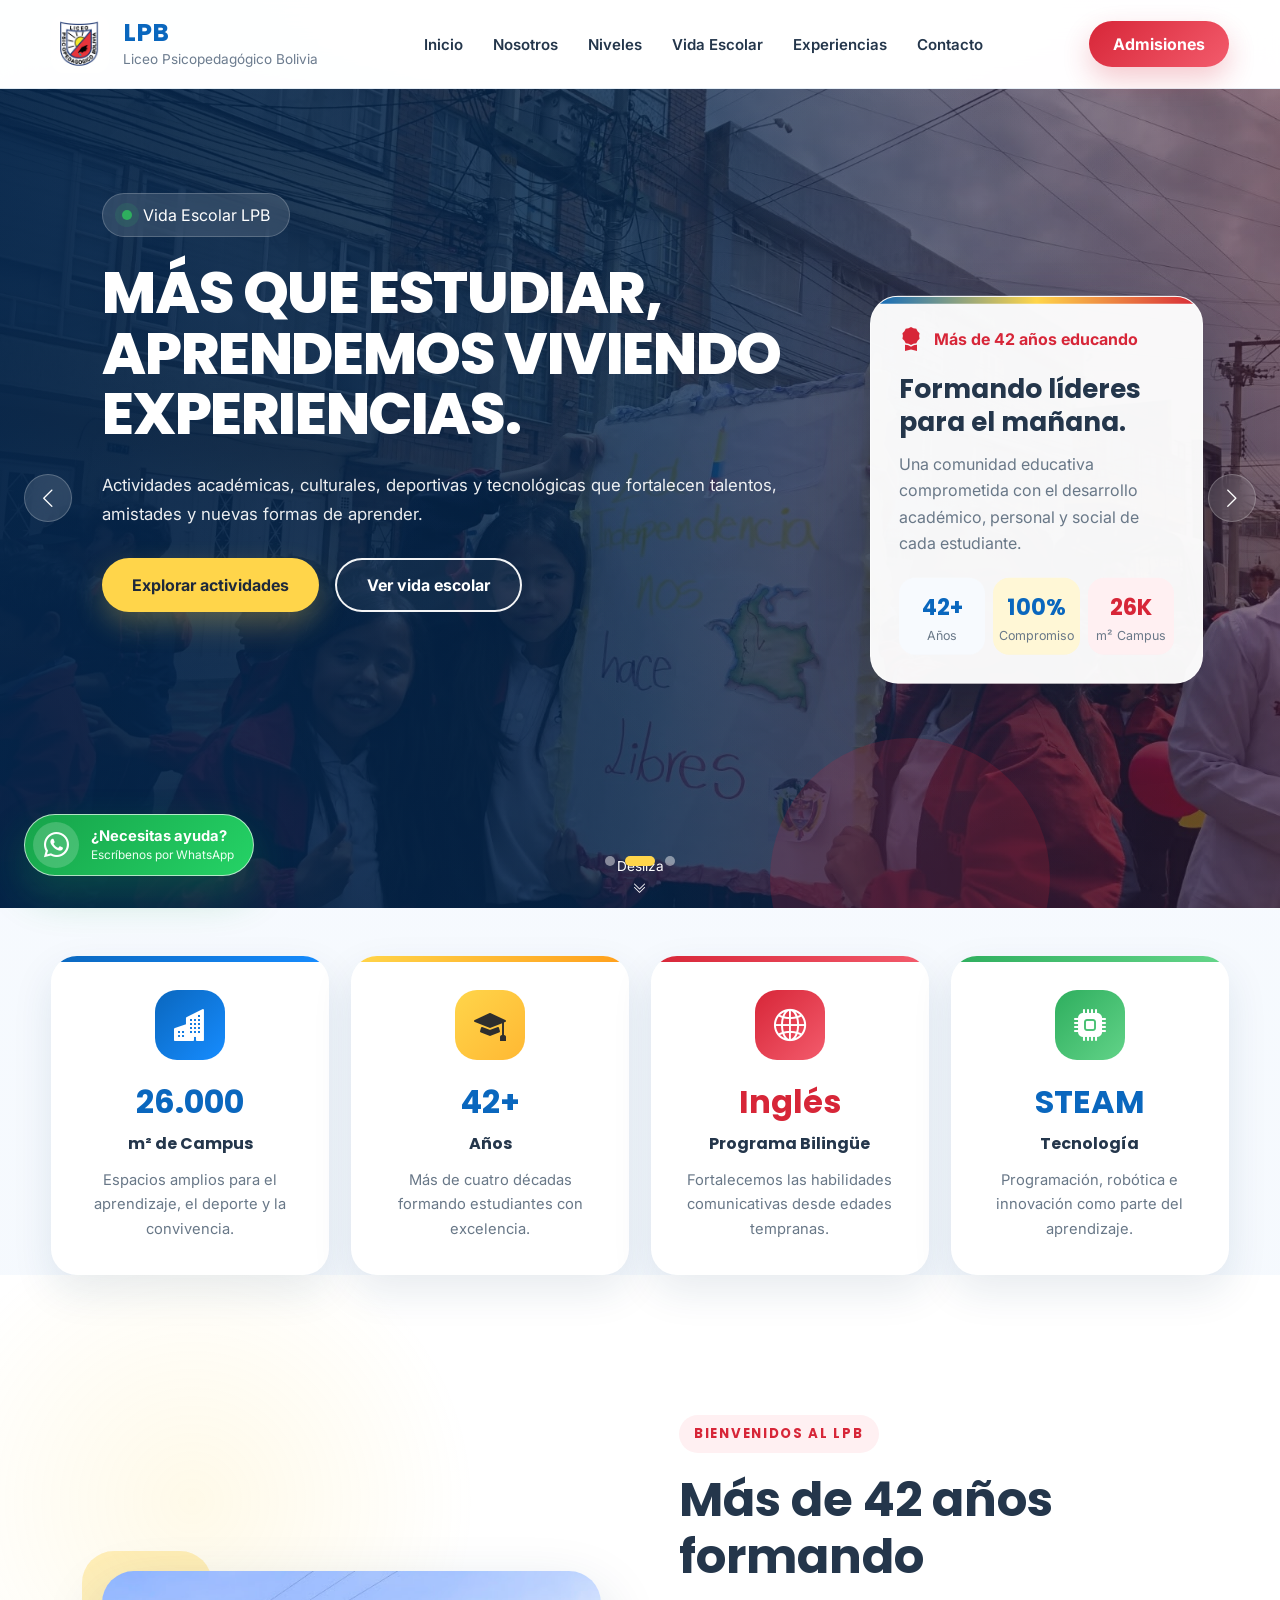
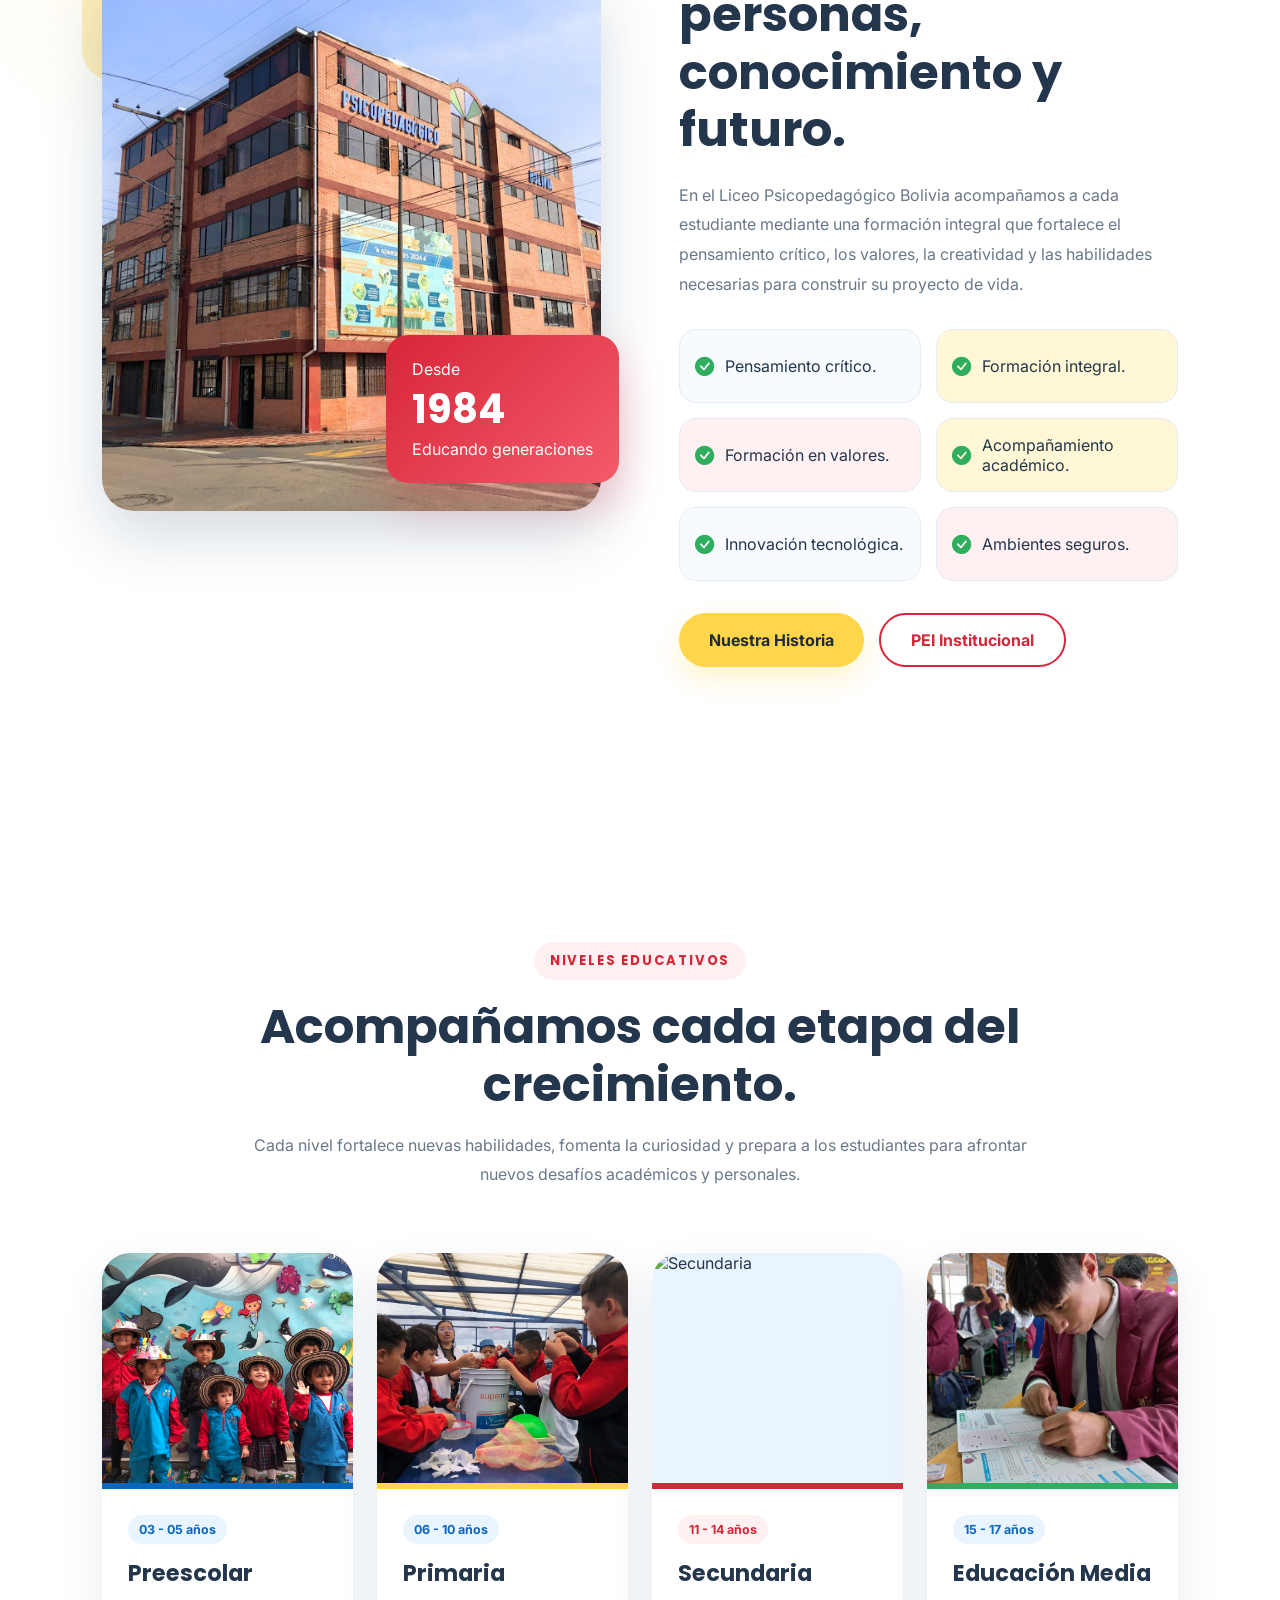
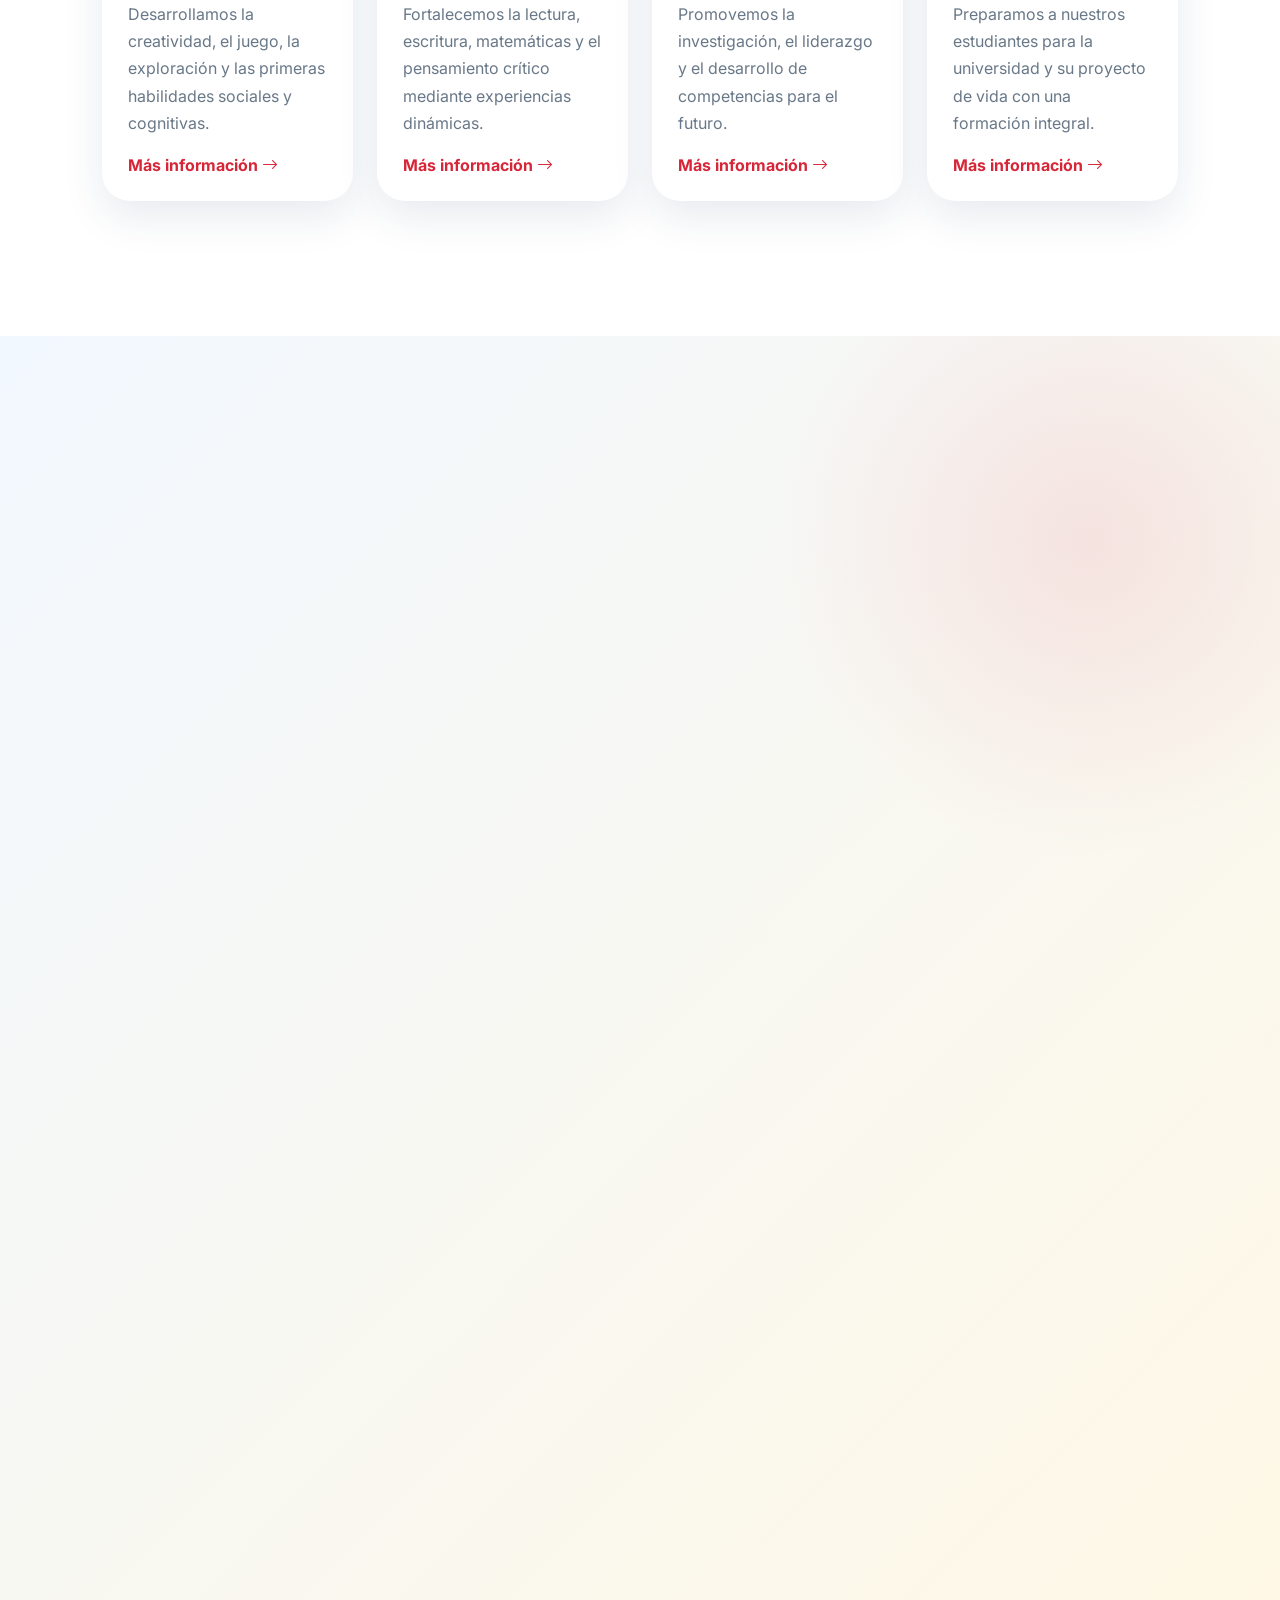
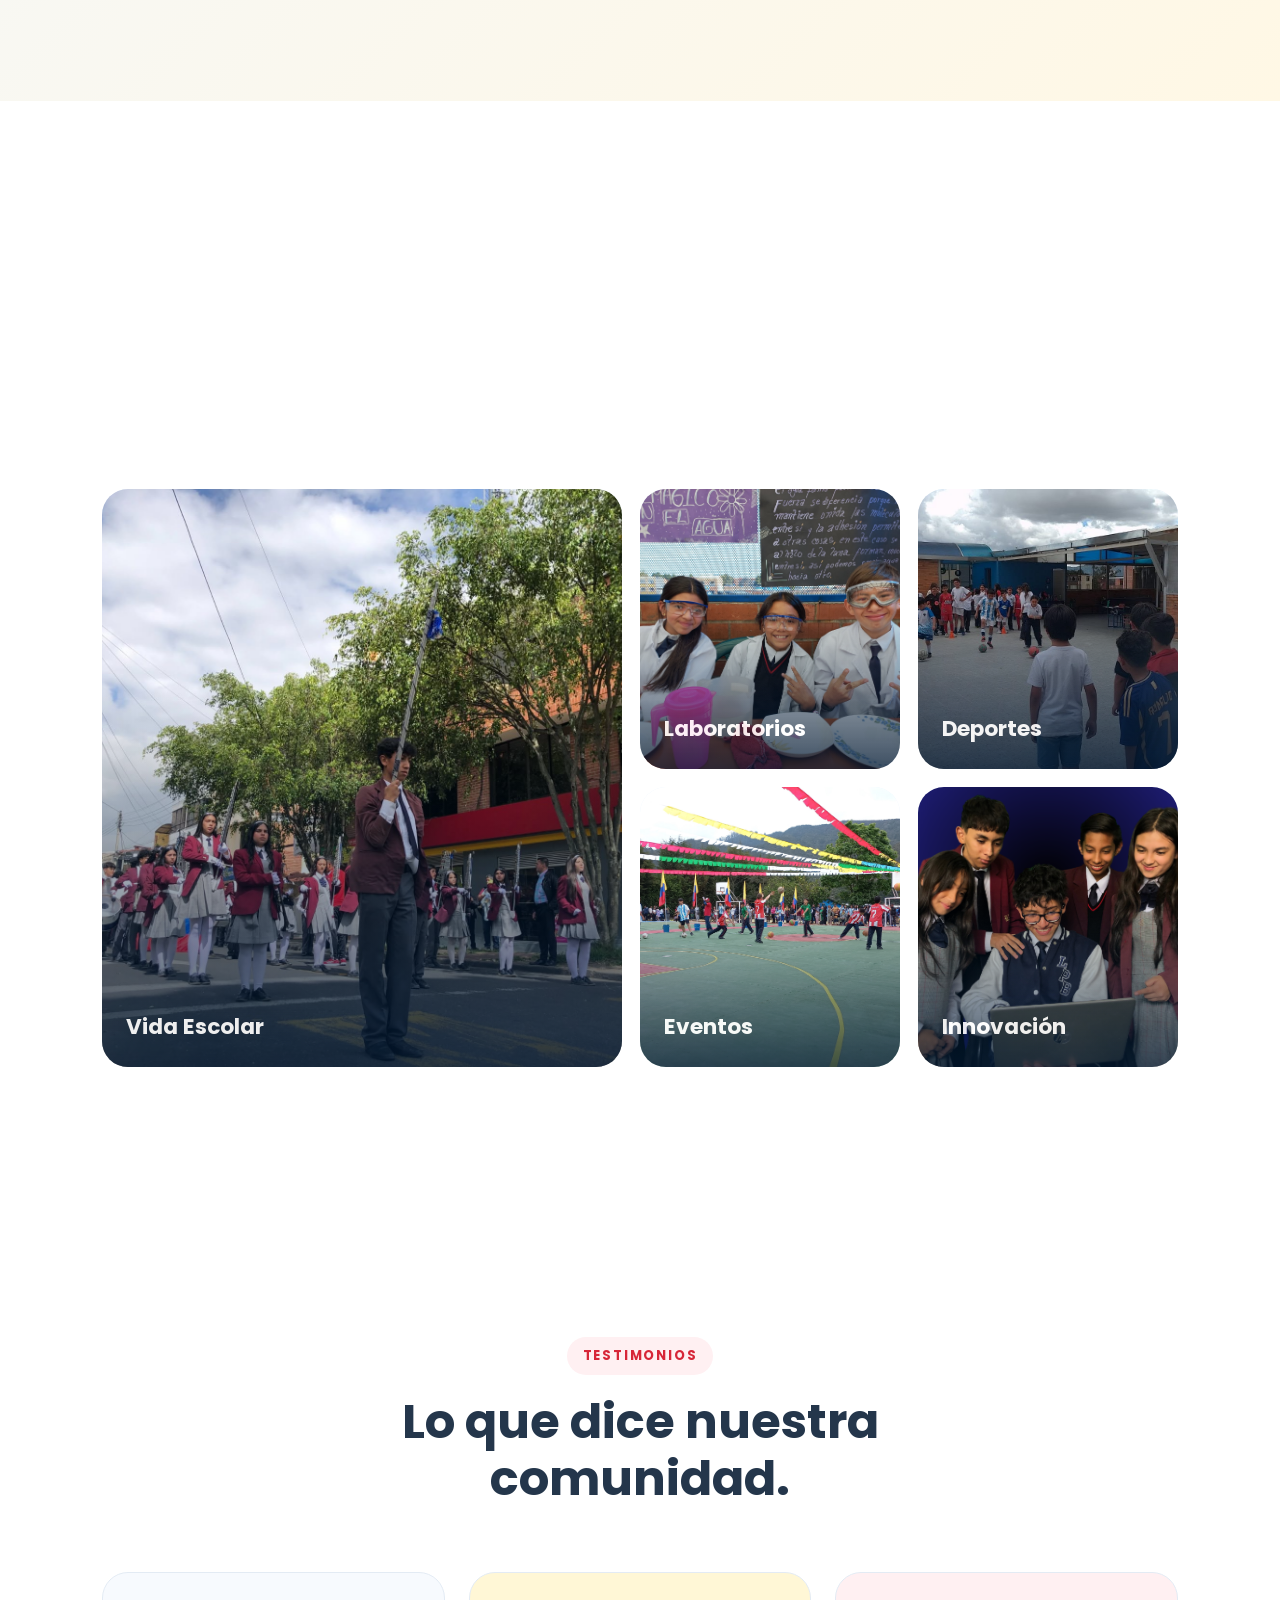
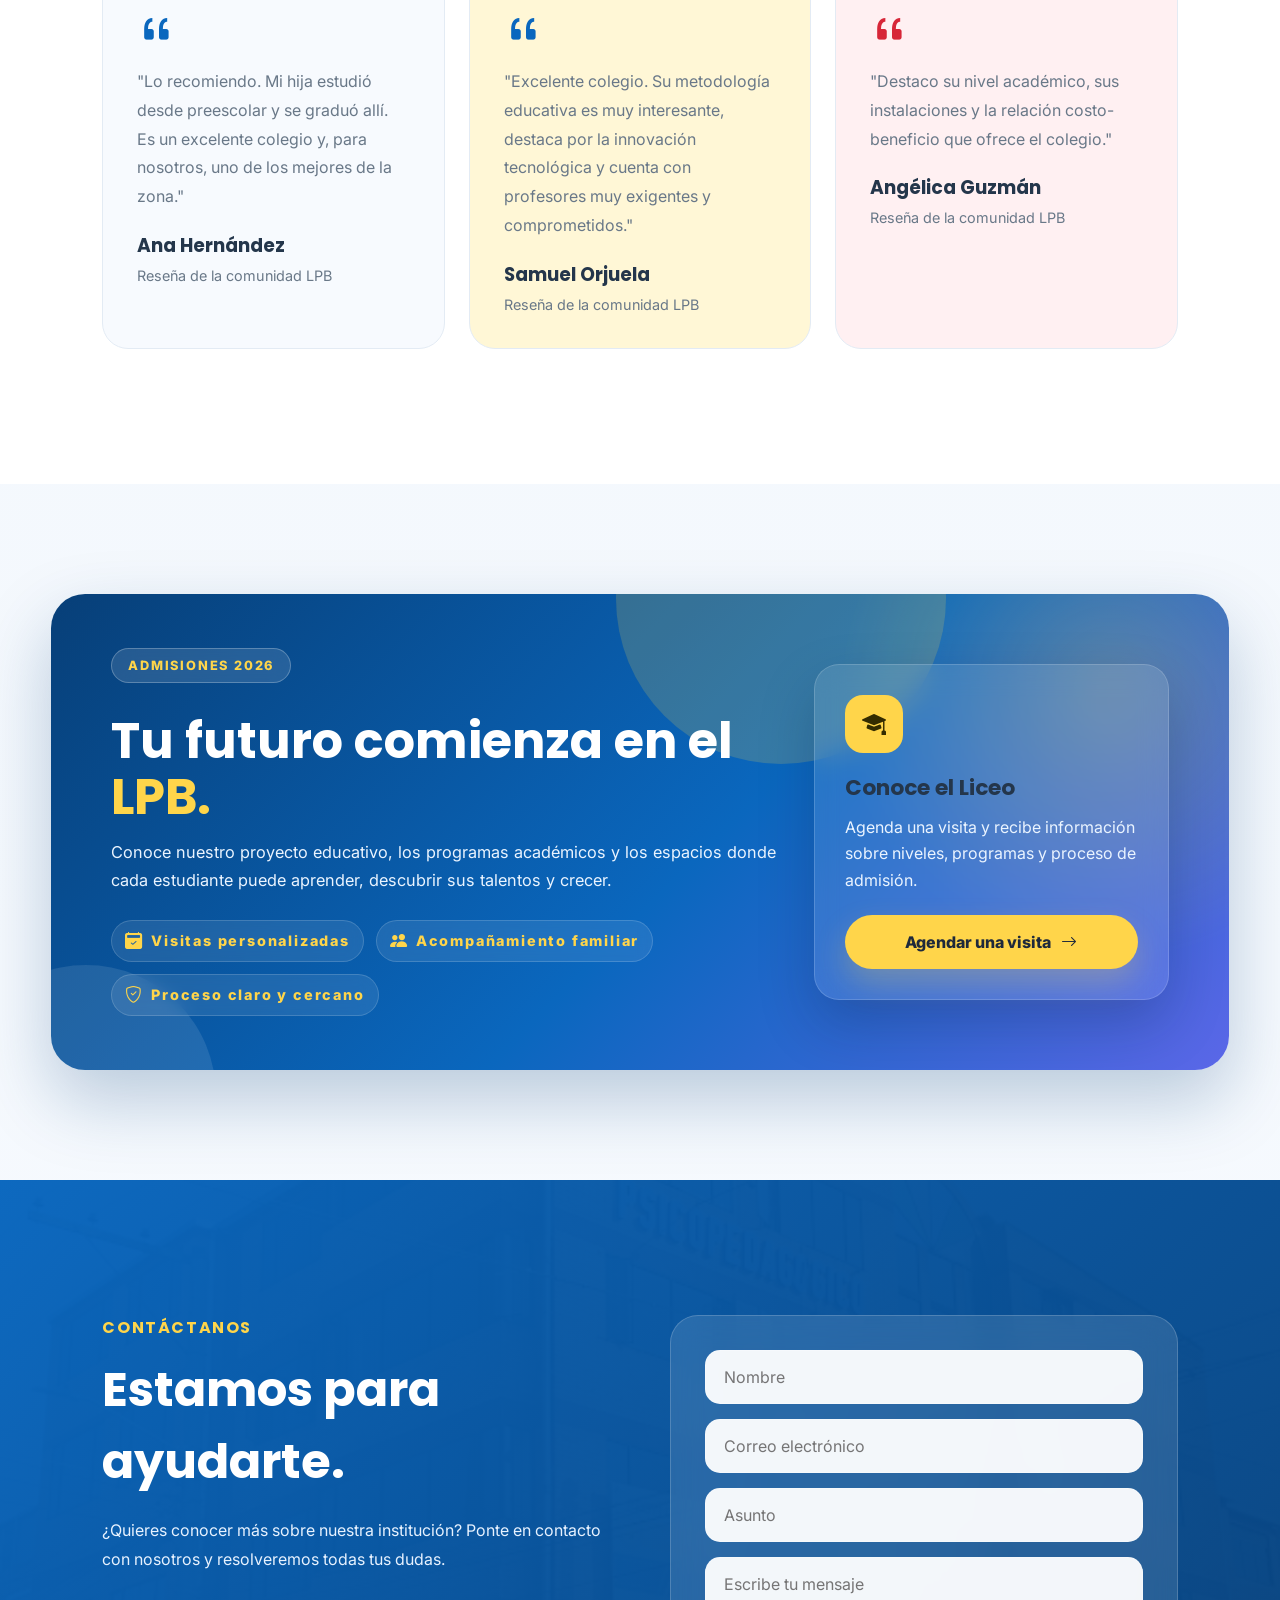
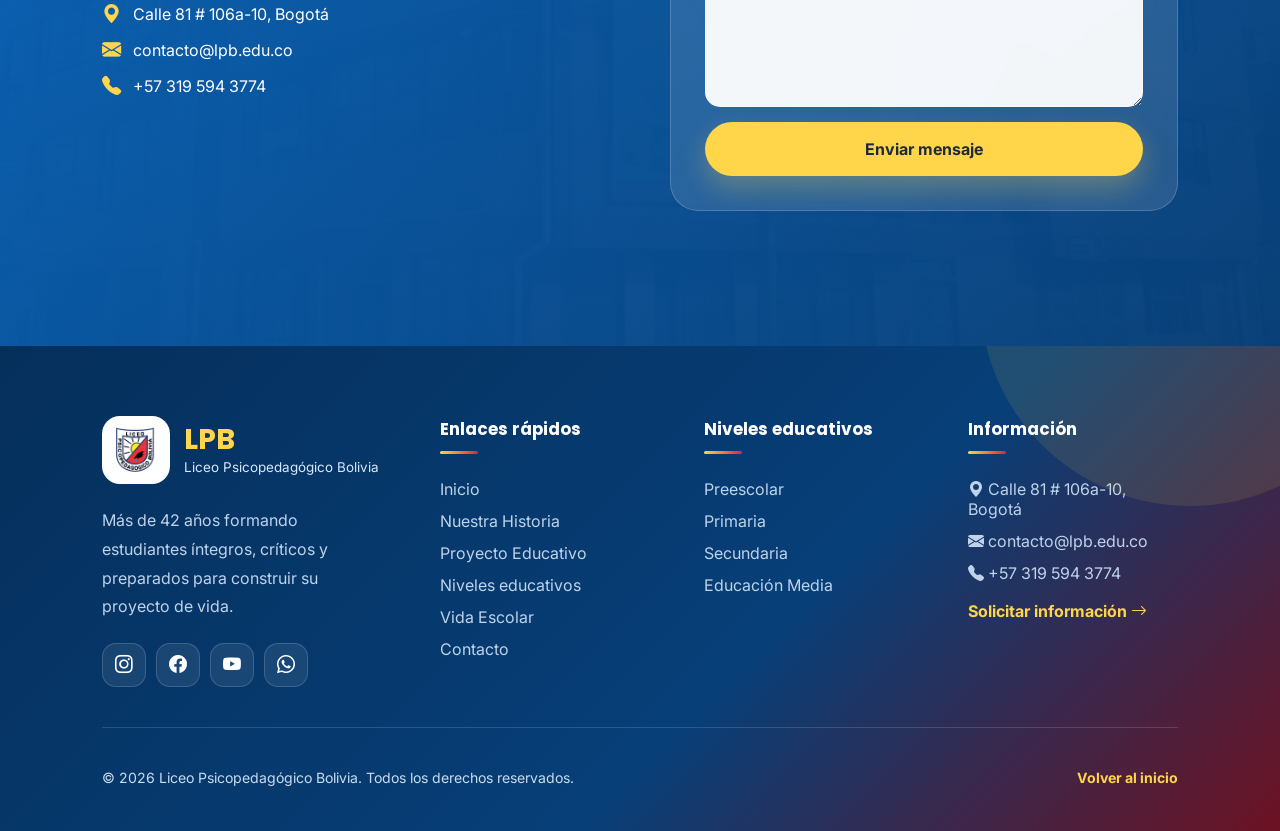
==== index.html @ b6a1fc08 "Actualiza diseño, navegación, contacto y contenido del sitio LPB" ====
<!DOCTYPE html>
<html lang="es">

<head>

<meta charset="UTF-8">
<meta name="viewport" content="width=device-width, initial-scale=1.0">

<title>Liceo Psicopedagógico Bolivia</title>
<meta name="description" content="Educación integral, innovación, inglés, deporte y formación en valores en el Liceo Psicopedagógico Bolivia.">

<link rel="preconnect" href="https://fonts.googleapis.com">
<link rel="preconnect" href="https://fonts.gstatic.com" crossorigin>

<link href="https://fonts.googleapis.com/css2?family=Poppins:wght@300;400;500;600;700;800&family=Inter:wght@300;400;500;600&display=swap" rel="stylesheet">

<link rel="stylesheet" href="https://cdn.jsdelivr.net/npm/bootstrap-icons@1.11.3/font/bootstrap-icons.min.css">

<link rel="stylesheet" href="estilos.css">

</head>

<body>

<header>

<nav class="navbar">

<a href="#" class="logo">

<img src="img/logo.png" alt="Logo LPB">
<div>

<h2>LPB</h2>

<span>Liceo Psicopedagógico Bolivia</span>

</div>

</a>

<ul class="menu">

<li><a href="#inicio">Inicio</a></li>

<li><a href="#nosotros">Nosotros</a></li>

<li><a href="#niveles">Niveles</a></li>

<li><a href="#vida">Vida Escolar</a></li>

<li><a href="paginas/actividades.html">Experiencias</a></li>

<li><a href="#contacto">Contacto</a></li>

</ul>

<button class="menu-toggle" type="button" aria-label="Abrir menú" aria-expanded="false">
<i class="bi bi-list"></i>
</button>

<a href="#contacto" class="btn-nav">

Admisiones

</a>

</nav>

</header>

<!--=====================================
HERO
======================================-->

<section class="hero" id="inicio">

    <div class="hero-slides">

        <!-- SLIDE 1 -->
        <div class="hero-slide active" data-bg="img/hero.jpg">

            <div class="overlay"></div>

            <div class="hero-content">

                <div class="hero-badge">
                    <span class="badge-dot"></span>
                    Admisiones Abiertas 2026
                </div>

                <h1>
                    Educamos hoy a quienes construirán el futuro.
                </h1>

                <p>
                    En el Liceo Psicopedagógico Bolivia acompañamos el crecimiento académico,
                    humano y emocional de nuestros estudiantes mediante una educación integral,
                    innovadora y basada en valores.
                </p>

                <div class="hero-buttons">

                    <a href="#contacto" class="btn-primary">
                        Solicitar información
                    </a>

                    <a href="paginas/historia.html" class="btn-secondary">
                        Conocer el colegio
                    </a>

                </div>

                <div class="hero-highlights">

                    <div>
                        <i class="bi bi-mortarboard-fill"></i>
                        <span>Excelencia Académica</span>
                    </div>

                    <div>
                        <i class="bi bi-globe-americas"></i>
                        <span>Inglés Intensivo</span>
                    </div>

                    <div>
                        <i class="bi bi-cpu-fill"></i>
                        <span>Innovación</span>
                    </div>

                    <div>
                        <i class="bi bi-trophy-fill"></i>
                        <span>Deporte y Cultura</span>
                    </div>

                </div>

            </div>

        </div>


        <!-- SLIDE 2 -->
        <div class="hero-slide" data-bg="img/experiencias.jpg">

            <div class="overlay"></div>

            <div class="hero-content">

                <div class="hero-badge">
                    <span class="badge-dot"></span>
                    Vida Escolar LPB
                </div>

                <h1>
                    Más que estudiar, aprendemos viviendo experiencias.
                </h1>

                <p>
                    Actividades académicas, culturales, deportivas y tecnológicas
                    que fortalecen talentos, amistades y nuevas formas de aprender.
                </p>

                <div class="hero-buttons">

                    <a href="paginas/actividades.html" class="btn-primary">
                        Explorar actividades
                    </a>

                    <a href="#vida" class="btn-secondary">
                        Ver vida escolar
                    </a>

                </div>

            </div>

        </div>


        <!-- SLIDE 3 -->
        <div class="hero-slide" data-bg="img/innovacion.png">

            <div class="overlay"></div>

            <div class="hero-content">

                <div class="hero-badge">
                    <span class="badge-dot"></span>
                    Innovación y Futuro
                </div>

                <h1>
                    Preparando estudiantes para los desafíos del mañana.
                </h1>

                <p>
                    Tecnología, pensamiento crítico, programación, robótica e innovación
                    como herramientas para construir el futuro.
                </p>

                <div class="hero-buttons">

                    <a href="#niveles" class="btn-primary">
                        Conocer programas
                    </a>

                    <a href="#vida" class="btn-secondary">
                        Descubrir innovación
                    </a>

                </div>

            </div>

        </div>

    </div>


    <!-- TARJETA DERECHA -->
    <div class="hero-card">

        <div class="hero-card-top">
            <i class="bi bi-award-fill"></i>
            <span>Más de 42 años educando</span>
        </div>

        <h2>
            Formando líderes para el mañana.
        </h2>

        <p>
            Una comunidad educativa comprometida con el desarrollo académico,
            personal y social de cada estudiante.
        </p>

        <div class="hero-card-stats">

            <div>
                <h3>42+</h3>
                <p>Años</p>
            </div>

            <div>
                <h3>100%</h3>
                <p>Compromiso</p>
            </div>

            <div>
                <h3>26K</h3>
                <p>m² Campus</p>
            </div>

        </div>

    </div>


    <!-- CONTROLES -->
    <button class="hero-arrow hero-prev" type="button" aria-label="Anterior">
        <i class="bi bi-chevron-left"></i>
    </button>

    <button class="hero-arrow hero-next" type="button" aria-label="Siguiente">
        <i class="bi bi-chevron-right"></i>
    </button>


    <div class="hero-dots">

        <button class="hero-dot active" type="button" data-slide="0" aria-label="Ir al slide 1"></button>

        <button class="hero-dot" type="button" data-slide="1" aria-label="Ir al slide 2"></button>

        <button class="hero-dot" type="button" data-slide="2" aria-label="Ir al slide 3"></button>

    </div>


    <div class="scroll-indicator">

        <span>Desliza</span>

        <i class="bi bi-chevron-double-down"></i>

    </div>

</section>

<!--=====================================
ESTADÍSTICAS
======================================-->

<section class="hero-info">

<div class="info-card">

<i class="bi bi-buildings-fill"></i>

<h2>26.000</h2>

<h3>m² de Campus</h3>

<p>
Espacios amplios para el aprendizaje, el deporte y la convivencia.
</p>

</div>

<div class="info-card">

<i class="bi bi-mortarboard-fill"></i>

<h2>42+</h2>

<h3>Años</h3>

<p>
Más de cuatro décadas formando estudiantes con excelencia.
</p>

</div>

<div class="info-card">

<i class="bi bi-globe2"></i>

<h2>Inglés</h2>

<h3>Programa Bilingüe</h3>

<p>
Fortalecemos las habilidades comunicativas desde edades tempranas.
</p>

</div>

<div class="info-card">

<i class="bi bi-cpu-fill"></i>

<h2>STEAM</h2>

<h3>Tecnología</h3>

<p>
Programación, robótica e innovación como parte del aprendizaje.
</p>

</div>

</section>

<!--=====================================
BIENVENIDOS
======================================-->

<section class="about" id="nosotros">

<div class="about-container">

<div class="about-image">

<img loading="lazy" decoding="async" src="img/colegio.jpg" alt="Instalaciones del Liceo Psicopedagógico Bolivia">

<div class="experience-card">

<span>Desde</span>

<h2>1984</h2>

<p>Educando generaciones</p>

</div>

</div>

<div class="about-content">

<h5>BIENVENIDOS AL LPB</h5>

<h2>

Más de 42 años formando personas, conocimiento y futuro.

</h2>

<p>

En el Liceo Psicopedagógico Bolivia acompañamos a cada estudiante mediante
una formación integral que fortalece el pensamiento crítico, los valores,
la creatividad y las habilidades necesarias para construir su proyecto de vida.

</p>

<div class="about-grid">

<div>

<i class="bi bi-check-circle-fill"></i>

<span>Pensamiento crítico.</span>

</div>

<div>

<i class="bi bi-check-circle-fill"></i>

<span>Formación integral.</span>

</div>

<div>

<i class="bi bi-check-circle-fill"></i>

<span>Formación en valores.</span>

</div>

<div>

<i class="bi bi-check-circle-fill"></i>

<span>Acompañamiento académico.</span>

</div>

<div>

<i class="bi bi-check-circle-fill"></i>

<span>Innovación tecnológica.</span>

</div>

<div>

<i class="bi bi-check-circle-fill"></i>

<span>Ambientes seguros.</span>

</div>

</div>

<div class="about-buttons">

<a href="paginas/historia.html" class="btn-primary">

Nuestra Historia

</a>

<a href="paginas/pei.html" class="btn-secondary dark">

PEI Institucional

</a>

</div>

</div>

</div>

</section>

<!--=====================================
NIVELES EDUCATIVOS
======================================-->

<section class="levels" id="niveles">

<div class="section-title">

<h4>NIVELES EDUCATIVOS</h4>

<h2>
Acompañamos cada etapa del crecimiento.
</h2>

<p>

Cada nivel fortalece nuevas habilidades, fomenta la curiosidad y prepara a los estudiantes para afrontar nuevos desafíos académicos y personales.

</p>

</div>

<div class="levels-grid">

<div class="level-card">

<img src="img/preescolar.jpg" alt="Preescolar">

<div class="level-info">

<span>03 - 05 años</span>

<h3>Preescolar</h3>

<p>

Desarrollamos la creatividad, el juego, la exploración y las primeras habilidades sociales y cognitivas.

</p>

<a href="paginas/preescolar.html">

Más información

<i class="bi bi-arrow-right"></i>

</a>

</div>

</div>

<div class="level-card">

<img src="img/primaria.jpg" alt="Primaria">

<div class="level-info">

<span>06 - 10 años</span>

<h3>Primaria</h3>

<p>

Fortalecemos la lectura, escritura, matemáticas y el pensamiento crítico mediante experiencias dinámicas.

</p>

<a href="paginas/primaria.html">

Más información

<i class="bi bi-arrow-right"></i>

</a>

</div>

</div>

<div class="level-card">

<img src="img/secundaria.jpg" alt="Secundaria">

<div class="level-info">

<span>11 - 14 años</span>

<h3>Secundaria</h3>

<p>

Promovemos la investigación, el liderazgo y el desarrollo de competencias para el futuro.

</p>

<a href="paginas/secundaria.html">

Más información

<i class="bi bi-arrow-right"></i>

</a>

</div>

</div>

<div class="level-card">

<img src="img/educacion-media.jpeg" alt="Media">

<div class="level-info">

<span>15 - 17 años</span>

<h3>Educación Media</h3>

<p>

Preparamos a nuestros estudiantes para la universidad y su proyecto de vida con una formación integral.

</p>

<a href="paginas/media.html">

Más información

<i class="bi bi-arrow-right"></i>

</a>

</div>

</div>

</div>

</section>

<!--=====================================
VIDA ESCOLAR
======================================-->

<section class="life" id="vida">

<div class="life-left">

<span class="section-tag">VIDA ESCOLAR</span>

<h2>Aprender también significa vivir experiencias inolvidables.</h2>

<p>

La vida escolar del LPB va más allá del aula. Nuestros estudiantes participan
en actividades académicas, artísticas, deportivas, científicas y tecnológicas
que fortalecen sus talentos, la convivencia y el trabajo en equipo.

</p>

<div class="life-list">

<div><i class="bi bi-trophy-fill"></i><p>Olimpiadas y competencias académicas.</p></div>
<div><i class="bi bi-music-note-beamed"></i><p>Festival cultural y actividades artísticas.</p></div>
<div><i class="bi bi-dribbble"></i><p>Escuelas y encuentros deportivos.</p></div>
<div><i class="bi bi-lightbulb-fill"></i><p>Feria de ciencia e innovación.</p></div>
<div><i class="bi bi-bus-front-fill"></i><p>Salidas y experiencias pedagógicas.</p></div>
<div><i class="bi bi-robot"></i><p>Proyectos de robótica y programación.</p></div>
<div><i class="bi bi-people-fill"></i><p>Clubes vocacionales y espacios de liderazgo.</p></div>
<div><i class="bi bi-stars"></i><p>Experiencias significativas para crecer y compartir.</p></div>

</div>

<a href="paginas/actividades.html" class="btn-primary">Explorar actividades</a>

</div>

<div class="life-right">

<img src="img/experiencias.jpg" alt="Actividades de vida escolar en el LPB">

<div class="floating-box">

<i class="bi bi-stars"></i>

<h3>Experiencias que dejan huella</h3>

<p>Cada actividad permite descubrir talentos, fortalecer vínculos y aprender de nuevas maneras.</p>

</div>

</div>

</section>
<!--=====================================
GALERÍA
======================================-->

<section class="gallery" id="galeria">

<div class="section-title">

<h4>ENTORNOS EDUCATIVOS</h4>

<h2>Así se vive el LPB.</h2>

<p>

Conoce algunos de los espacios, actividades y momentos que hacen parte de nuestra comunidad educativa.

</p>

</div>

<div class="gallery-grid">

<div class="gallery-item large">

<img src="img/vida-escolar.jpg" alt="Vida escolar">

<div class="gallery-overlay">

<h3>Vida Escolar</h3>

</div>

</div>

<div class="gallery-item">

<img src="img/laboratorios.jpeg" alt="Laboratorios">

<div class="gallery-overlay">

<h3>Laboratorios</h3>

</div>

</div>

<div class="gallery-item">

<img src="img/deportes.jpg" alt="Deportes">

<div class="gallery-overlay">

<h3>Deportes</h3>

</div>

</div>

<div class="gallery-item">

<img src="img/eventos.jpg" alt="Eventos">

<div class="gallery-overlay">

<h3>Eventos</h3>

</div>

</div>

<div class="gallery-item large">

<img src="img/innovacion.png" alt="Innovación">

<div class="gallery-overlay">

<h3>Innovación</h3>

</div>

</div>

</div>

</section>

<!--=====================================
TESTIMONIOS
======================================-->

<section class="testimonials">

    <div class="section-title">

        <h4>TESTIMONIOS</h4>

        <h2>Lo que dice nuestra comunidad.</h2>

    </div>

    <div class="testimonial-container">

        <!-- TESTIMONIO 1 -->
        <div class="testimonial-card">

            <i class="bi bi-quote"></i>

            <p>
                "Lo recomiendo. Mi hija estudió desde preescolar y se graduó allí.
                Es un excelente colegio y, para nosotros, uno de los mejores de la zona."
            </p>

            <h3>Ana Hernández</h3>

            <span>Reseña de la comunidad LPB</span>

        </div>


        <!-- TESTIMONIO 2 -->
        <div class="testimonial-card">

            <i class="bi bi-quote"></i>

            <p>
                "Excelente colegio. Su metodología educativa es muy interesante,
                destaca por la innovación tecnológica y cuenta con profesores
                muy exigentes y comprometidos."
            </p>

            <h3>Samuel Orjuela</h3>

            <span>Reseña de la comunidad LPB</span>

        </div>


        <!-- TESTIMONIO 3 -->
        <div class="testimonial-card">

            <i class="bi bi-quote"></i>

            <p>
                "Destaco su nivel académico, sus instalaciones y la relación
                costo-beneficio que ofrece el colegio."
            </p>

            <h3>Angélica Guzmán</h3>

            <span>Reseña de la comunidad LPB</span>

        </div>

    </div>

</section>

<section class="admissions-cta" aria-label="Admisiones 2026">

  <div class="admissions-content">
    <span class="admissions-tag">ADMISIONES 2026</span>
    <h2>Tu futuro comienza en el <strong>LPB.</strong></h2>
    <p>
      Conoce nuestro proyecto educativo, los programas académicos y los espacios
      donde cada estudiante puede aprender, descubrir sus talentos y crecer.
    </p>

    <div class="admissions-benefits">
      <div><i class="bi bi-calendar2-check-fill"></i><span>Visitas personalizadas</span></div>
      <div><i class="bi bi-people-fill"></i><span>Acompañamiento familiar</span></div>
      <div><i class="bi bi-shield-check"></i><span>Proceso claro y cercano</span></div>
    </div>
  </div>

  <div class="admissions-panel">
    <div class="admissions-panel-icon"><i class="bi bi-mortarboard-fill"></i></div>
    <h3>Conoce el Liceo</h3>
    <p>Agenda una visita y recibe información sobre niveles, programas y proceso de admisión.</p>
    <a href="#contacto" class="cta-button">
      Agendar una visita <i class="bi bi-arrow-right"></i>
    </a>
  </div>

</section>

<a class="whatsapp-float"
   href="https://wa.me/573102539151?text=Hola%2C%20quiero%20informaci%C3%B3n%20sobre%20admisiones%20del%20LPB"
   target="_blank"
   rel="noopener"
   aria-label="Contactar por WhatsApp">
  <span class="whatsapp-icon"><i class="bi bi-whatsapp"></i></span>
  <span class="whatsapp-text">
    <strong>¿Necesitas ayuda?</strong>
    <small>Escríbenos por WhatsApp</small>
  </span>
</a>
<button class="back-to-top" type="button" aria-label="Volver arriba" title="Volver arriba">
  <i class="bi bi-arrow-up"></i>
</button>

<!--=====================================
CONTACTO
======================================-->

<section class="contact" id="contacto">

<div class="contact-info">

<h4>CONTÁCTANOS</h4>

<h2>Estamos para ayudarte.</h2>

<p>

¿Quieres conocer más sobre nuestra institución? Ponte en contacto con nosotros y resolveremos todas tus dudas.

</p>

<div class="contact-data">

<p>
    <i class="bi bi-geo-alt-fill"></i>
    <a href="https://maps.app.goo.gl/JzAwRZgHfxtG99US8" target="_blank" rel="noopener">
        Calle 81 # 106a-10, Bogotá
    </a>
</p>

<p>
    <i class="bi bi-envelope-fill"></i>
    contacto@lpb.edu.co
</p>

<p>
    <i class="bi bi-telephone-fill"></i>
    <a href="tel:+573195943774">
        +57 319 594 3774
    </a>
</p>

</div>

</div>

<div class="contact-form">

<form action="https://formsubmit.co/contacto@lpb.edu.co" method="POST">

    <input
        type="text"
        name="Nombre"
        placeholder="Nombre"
        required
    >

    <input
        type="email"
        name="email"
        placeholder="Correo electrónico"
        required
    >

    <input
        type="hidden"
        name="_replyto"
        value="%email%"
    >

    <input
        type="text"
        name="Asunto"
        placeholder="Asunto"
        required
    >

    <textarea
        name="Mensaje"
        placeholder="Escribe tu mensaje"
        required
    ></textarea>

    <input
        type="hidden"
        name="_subject"
        value="Nuevo mensaje desde la página web del LPB"
    >

    <input
        type="hidden"
        name="_template"
        value="table"
    >

    <input
        type="text"
        name="_honey"
        style="display:none"
    >

    <button type="submit" class="btn-primary">
        Enviar mensaje
    </button>

</form>

</div>

</section>

<!--=====================================
FOOTER
======================================-->

<footer class="footer">

        <div class="footer-container">

            <div class="footer-brand">

                <a href="../index.html" class="footer-logo">

                    <img src="../img/logo.png"
                        alt="Logo del Liceo Psicopedagógico Bolivia">

                    <div>

                        <h2>LPB</h2>

                        <span>Liceo Psicopedagógico Bolivia</span>

                    </div>

                </a>

                <p>
                    Más de 42 años formando estudiantes íntegros,
                    críticos y preparados para construir su proyecto de vida.
                </p>

                <div class="footer-socials">

    <a class="instagram"
       href="https://www.instagram.com/liceopsicopedagogicobolivia/"
       target="_blank"
       rel="noopener"
       aria-label="Instagram del LPB">
        <i class="bi bi-instagram"></i>
    </a>

    <a class="facebook"
       href="https://www.facebook.com/PsicopedagogicoBolivia/"
       target="_blank"
       rel="noopener"
       aria-label="Facebook del LPB">
        <i class="bi bi-facebook"></i>
    </a>

    <a class="youtube"
       href="https://www.youtube.com/@LiceoPsicopedagogicoBoliviaE"
       target="_blank"
       rel="noopener"
       aria-label="YouTube del LPB">
        <i class="bi bi-youtube"></i>
    </a>

                    <a href="https://wa.me/573102539151"
                        class="whatsapp"
                        target="_blank"
                        rel="noopener"
                        aria-label="WhatsApp">

                        <i class="bi bi-whatsapp"></i>

                    </a>

                </div>

            </div>

            <div class="footer-column">

                <h3>Enlaces rápidos</h3>

                <a href="../index.html">Inicio</a>

                <a href="historia.html">Nuestra Historia</a>

                <a href="pei.html">Proyecto Educativo</a>

                <a href="../index.html#niveles">Niveles educativos</a>

                <a href="../index.html#vida">Vida Escolar</a>

                <a href="../index.html#contacto">Contacto</a>

            </div>

            <div class="footer-column">

                <h3>Niveles educativos</h3>

                <a href="preescolar.html">Preescolar</a>

                <a href="primaria.html">Primaria</a>

                <a href="secundaria.html">Secundaria</a>

                <a href="media.html">Educación Media</a>

            </div>

            <div class="footer-column footer-contact">

                <h3>Información</h3>

<a href="https://maps.app.goo.gl/JzAwRZgHfxtG99US8"
   target="_blank"
   rel="noopener">
    <i class="bi bi-geo-alt-fill"></i>
    Calle 81 # 106a-10, Bogotá
</a>

<a href="mailto:contacto@lpb.edu.co?subject=Consulta%20desde%20la%20p%C3%A1gina%20web%20del%20LPB">
    <i class="bi bi-envelope-fill"></i>
    contacto@lpb.edu.co
</a>

<a href="tel:+573195943774">
    <i class="bi bi-telephone-fill"></i>
    +57 319 594 3774
</a>

                <a href="../index.html#contacto"
                    class="footer-contact-link">

                    Solicitar información

                    <i class="bi bi-arrow-right"></i>

                </a>

            </div>

        </div>

        <div class="footer-copy">

            <span>
                © 2026 Liceo Psicopedagógico Bolivia.
                Todos los derechos reservados.
            </span>

            <a href="#">
                Volver al inicio
            </a>

        </div>

    </footer>

<script src="script.js"></script>

<script>
document.addEventListener("DOMContentLoaded", () => {
    const hero = document.querySelector(".hero");
    if (!hero) return;

    const slides = [...hero.querySelectorAll(".hero-slide")];
    const dots = [...hero.querySelectorAll(".hero-dot")];
    const prev = hero.querySelector(".hero-prev");
    const next = hero.querySelector(".hero-next");

    if (!slides.length) return;

    let current = 0;
    let timer;

    const showSlide = (index) => {
        current = (index + slides.length) % slides.length;

        slides.forEach((slide, i) => {
            slide.classList.toggle("active", i === current);
        });

        dots.forEach((dot, i) => {
            dot.classList.toggle("active", i === current);
        });
    };

    const startAuto = () => {
        clearInterval(timer);
        timer = setInterval(() => showSlide(current + 1), 6500);
    };

    prev?.addEventListener("click", () => {
        showSlide(current - 1);
        startAuto();
    });

    next?.addEventListener("click", () => {
        showSlide(current + 1);
        startAuto();
    });

    dots.forEach((dot, i) => {
        dot.addEventListener("click", () => {
            showSlide(i);
            startAuto();
        });
    });

    hero.addEventListener("mouseenter", () => clearInterval(timer));
    hero.addEventListener("mouseleave", startAuto);

    showSlide(0);
    startAuto();
});
</script>


</body>

</html>
---- estilos.css ----
/*==================================================
RESET Y VARIABLES
==================================================*/

*{
    margin:0;
    padding:0;
    box-sizing:border-box;
}

html{
    scroll-behavior:smooth;
    scroll-padding-top:96px;
}

:root{
    --primary:#233773;
    --primary-dark:#172650;
    --primary-soft:#EEF1FA;

    --secondary:#FFED00;
    --secondary-soft:#FFFBD1;

    --red:#E11B14;
    --red-dark:#A91511;
    --red-soft:#FFF0EF;

    --green:#2EAE5E;
    --green-soft:#EAF8EF;

    --cyan:#0AFFF3;
    --cyan-soft:#DFFFFD;

    --white:#FFFFFF;
    --surface:#F7F9FD;
    --surface-2:#EEF2F8;

    --text:#243047;
    --muted:#697386;
    --border:#DFE5EF;

    --gradient:linear-gradient(
        135deg,
        #233773 0%,
        #3156A3 100%
    );

    --gradient-red:linear-gradient(
        135deg,
        #E11B14 0%,
        #F04C46 100%
    );

    --gradient-mixed:linear-gradient(
        135deg,
        #233773 0%,
        #3156A3 52%,
        #E11B14 100%
    );

    --shadow:0 16px 40px rgba(35,55,115,.10);
    --shadow-hover:0 24px 60px rgba(35,55,115,.18);

    --radius:26px;
    --transition:.35s ease;
}

body{
    font-family:'Inter',sans-serif;
    background:linear-gradient(180deg,#F8FBFF 0%,#EFF5FB 50%,#F8FBFF 100%);
    color:var(--text);
    overflow-x:hidden;
}

body::before{
    content:"";
    position:fixed;
    inset:0;
    pointer-events:none;
    z-index:-1;
    background:
        radial-gradient(circle at 10% 20%,rgba(10,103,190,.08),transparent 24%),
        radial-gradient(circle at 90% 15%,rgba(215,38,56,.07),transparent 22%),
        radial-gradient(circle at 80% 80%,rgba(255,213,74,.10),transparent 20%);
}

section{
    position:relative;
}

img{
    display:block;
    max-width:100%;
}

h1,h2,h3,h4,h5{
    font-family:'Poppins',sans-serif;
}

a,
button,
input,
textarea{
    font:inherit;
}

.section-title{
    width:min(780px,92%);
    margin:0 auto 64px;
    text-align:center;
}

.section-title h4{
    display:inline-block;
    color:var(--red);
    background:var(--red-soft);
    padding:9px 16px;
    border-radius:999px;
    letter-spacing:1.8px;
    font-size:.82rem;
    margin-bottom:18px;
}

.section-title h2{
    font-size:clamp(2rem,4vw,3rem);
    line-height:1.2;
    margin-bottom:18px;
}

.section-title p{
    color:var(--muted);
    line-height:1.8;
}

/*==================================================
NAVBAR
==================================================*/

header{
    position:fixed;
    top:0;
    left:0;
    width:100%;
    z-index:999;
    background:rgba(255,255,255,.93);
    border-bottom:1px solid rgba(10,103,190,.08);
    backdrop-filter:blur(16px);
    transition:var(--transition);
}

.navbar{
    width:min(1280px,92%);
    min-height:88px;
    margin:auto;
    display:flex;
    align-items:center;
    justify-content:space-between;
    gap:28px;
}

.logo{
    display:flex;
    align-items:center;
    gap:14px;
    text-decoration:none;
    color:var(--text);
}

.logo img{
    width:58px;
    height:58px;
    object-fit:contain;
    border-radius:14px;
    background:var(--white);
}

.logo h2{
    color:var(--primary);
    font-size:1.55rem;
    line-height:1;
}

.logo span{
    display:block;
    margin-top:5px;
    color:#6C7C8F;
    font-size:.85rem;
}

.menu{
    display:flex;
    align-items:center;
    gap:30px;
    list-style:none;
}

.menu a{
    position:relative;
    color:var(--text);
    text-decoration:none;
    font-weight:600;
    font-size:.94rem;
    transition:var(--transition);
}

.menu a::after{
    content:"";
    position:absolute;
    left:0;
    bottom:-9px;
    width:0;
    height:3px;
    border-radius:10px;
    background:linear-gradient(90deg,var(--secondary),var(--red));
    transition:var(--transition);
}

.menu a:hover{
    color:var(--primary);
}

.menu a:hover::after{
    width:100%;
}

.btn-nav{
    background:var(--gradient-red);
    color:var(--white);
    text-decoration:none;
    padding:13px 24px;
    border-radius:999px;
    font-weight:700;
    box-shadow:0 12px 28px rgba(215,38,56,.24);
    transition:var(--transition);
}

.btn-nav:hover{
    transform:translateY(-3px);
    box-shadow:0 18px 34px rgba(215,38,56,.32);
}

/*==================================================
BOTONES
==================================================*/

.btn-primary,
.btn-secondary{
    display:inline-flex;
    align-items:center;
    justify-content:center;
    min-height:54px;
    padding:15px 30px;
    border-radius:999px;
    text-decoration:none;
    font-weight:700;
    transition:var(--transition);
}

.btn-primary{
    background:var(--secondary);
    color:#1E293B;
    box-shadow:0 12px 28px rgba(255,213,74,.28);
}

.btn-primary:hover{
    transform:translateY(-4px);
    background:#FFE16D;
}

.btn-secondary{
    border:2px solid rgba(255,255,255,.95);
    color:var(--white);
    background:rgba(255,255,255,.05);
}

.btn-secondary:hover{
    background:var(--white);
    color:var(--primary);
    transform:translateY(-4px);
}

.btn-secondary.dark{
    color:var(--red);
    border-color:var(--red);
    background:var(--white);
}

.btn-secondary.dark:hover{
    background:var(--red);
    color:var(--white);
}

/*==================================================
HERO
==================================================*/

.hero{
    position:relative;
    min-height:930px;
    padding:0;
    display:flex;
    align-items:center;
    overflow:hidden;
    background:#042449;
}

/* =========================
   CARRUSEL HERO
========================= */

.hero-slides{
    position:absolute;
    inset:0;
    width:100%;
    height:100%;
}

.hero-slide{
    position:absolute;
    inset:0;

    display:flex;
    align-items:center;

    padding:210px 8% 230px;

    background-position:center;
    background-size:cover;
    background-repeat:no-repeat;

    opacity:0;
    visibility:hidden;

    transform:scale(1.02);

    transition:
        opacity .8s ease,
        visibility .8s ease,
        transform 1.2s ease;
}

.hero-slide.active{
    opacity:1;
    visibility:visible;

    transform:scale(1);
}

.hero-slide:nth-child(1){
    background:
        linear-gradient(
            90deg,
            rgba(4,36,73,.94) 0%,
            rgba(4,36,73,.78) 50%,
            rgba(90,17,34,.52) 100%
        ),
        url("img/hero.jpg") center/cover no-repeat;
}

.hero-slide:nth-child(2){
    background:
        linear-gradient(
            90deg,
            rgba(4,36,73,.94) 0%,
            rgba(4,36,73,.76) 50%,
            rgba(90,17,34,.48) 100%
        ),
        url("img/experiencias.jpg") center/cover no-repeat;
}

.hero-slide:nth-child(3){
    background:
        linear-gradient(
            90deg,
            rgba(4,36,73,.94) 0%,
            rgba(4,36,73,.76) 50%,
            rgba(90,17,34,.48) 100%
        ),
        url("img/innovacion.png") center/cover no-repeat;
}

.hero::before{
    content:"";
    position:absolute;
    width:420px;
    height:420px;
    border-radius:50%;
    right:-130px;
    top:120px;
    background:rgba(255,213,74,.16);
    filter:blur(2px);
}

.hero::after{
    content:"";
    position:absolute;
    width:280px;
    height:280px;
    border-radius:50%;
    right:18%;
    bottom:-110px;
    background:rgba(215,38,56,.18);
}

.overlay{
    position:absolute;
    inset:0;
    background:
        linear-gradient(180deg,rgba(4,36,73,.10),rgba(4,36,73,.28)),
        radial-gradient(circle at 70% 45%,rgba(255,255,255,.05),transparent 40%);
}

.hero-content{
    position:relative;
    z-index:5;
    width:min(690px,100%);
    color:var(--white);
}

.hero-badge{
    display:inline-flex;
    align-items:center;
    gap:11px;
    padding:11px 19px;
    margin-bottom:26px;
    border-radius:999px;
    color:var(--white);
    background:rgba(255,255,255,.13);
    border:1px solid rgba(255,255,255,.2);
    backdrop-filter:blur(12px);
}

.badge-dot{
    width:10px;
    height:10px;
    border-radius:50%;
    background:var(--green);
    box-shadow:0 0 0 7px rgba(46,174,94,.15);
    animation:pulse 1.7s infinite;
}

.hero h1{
    max-width:720px;
    margin-bottom:24px;
    font-size:clamp(3.2rem,5vw,5.4rem);
    line-height:.98;
    font-weight:800;
    letter-spacing:-2px;
    text-transform:uppercase;
    color:var(--white);
}

.hero-content > p{
    max-width:690px;
    margin-bottom:30px;
    font-size:1.08rem;
    line-height:1.75;
    color:rgba(255,255,255,.92);
}

.hero-buttons{
    display:flex;
    flex-wrap:wrap;
    gap:16px;
}

.hero-highlights{
    display:flex;
    flex-wrap:wrap;
    gap:13px;
    margin-top:35px;
    max-width:720px;
}

.hero-highlights div{
    display:flex;
    align-items:center;
    gap:9px;
    padding:11px 15px;
    border-radius:999px;
    color:var(--white);
    background:rgba(255,255,255,.10);
    border:1px solid rgba(255,255,255,.16);
    backdrop-filter:blur(10px);
    transition:var(--transition);
}

.hero-highlights div:nth-child(2){
    border-color:rgba(255,213,74,.45);
}

.hero-highlights div:nth-child(3){
    border-color:rgba(215,38,56,.45);
}

.hero-highlights div:hover{
    background:var(--white);
    color:var(--primary-dark);
    transform:translateY(-4px);
}

.hero-highlights i{
    color:var(--secondary);
    font-size:1.15rem;
}

.hero-highlights div:nth-child(3) i{
    color:#FF6B7A;
}

.hero-card{
    position:absolute;
    z-index:6;
    right:6%;
    top:52%;
    transform:translateY(-50%);
    width:min(340px,28vw);
    padding:28px;
    border-radius:28px;
    background:rgba(255,255,255,.96);
    border:1px solid rgba(255,255,255,.5);
    box-shadow:0 28px 70px rgba(2,23,48,.30);
    animation:float 5s ease-in-out infinite;

    overflow:hidden;
}

.hero-card::before{
    content:"";
    position:absolute;
    top:0;
    left:0;
    width:100%;
    height:4px;
    background:linear-gradient(
        90deg,
        var(--primary),
        var(--secondary),
        var(--red)
    );
}

.hero-card-top{
    display:flex;
    align-items:center;
    gap:11px;
    margin-bottom:18px;
    color:var(--red);
    font-weight:700;
}

.hero-card-top i{
    font-size:1.5rem;
}

.hero-card h2{
    color:var(--text);
    font-size:1.65rem;
    line-height:1.25;
    margin-bottom:13px;
}

.hero-card > p{
    color:var(--muted);
    line-height:1.65;
    margin-bottom:22px;
}

.hero-card-stats{
    display:grid;
    grid-template-columns:repeat(3,1fr);
    gap:8px;
    text-align:center;
}

.hero-card-stats div{
    padding:12px 6px;
    border-radius:16px;
    background:var(--surface);
}

.hero-card-stats div:nth-child(2){
    background:var(--secondary-soft);
}

.hero-card-stats div:nth-child(3){
    background:var(--red-soft);
}

.hero-card-stats h3{
    color:var(--primary);
    font-size:1.4rem;
}

.hero-card-stats div:nth-child(3) h3{
    color:var(--red);
}

.hero-card-stats p{
    margin-top:4px;
    color:var(--muted);
    font-size:.78rem;
}

.scroll-indicator{
    position:absolute;
    z-index:8;
    left:50%;
    bottom:24px;
    transform:translateX(-50%);
    display:flex;
    flex-direction:column;
    align-items:center;
    gap:6px;
    color:var(--white);
    font-size:.85rem;
    animation:bounce 2s infinite;
}

/* =========================
   CONTROLES HERO
========================= */

.hero-arrow{
    position:absolute;
    z-index:15;

    top:50%;

    width:48px;
    height:48px;

    display:grid;
    place-items:center;

    border:none;
    border-radius:50%;

    color:#fff;

    background:rgba(255,255,255,.13);
    border:1px solid rgba(255,255,255,.22);

    backdrop-filter:blur(10px);

    cursor:pointer;

    transform:translateY(-50%);

    transition:
        background .3s ease,
        transform .3s ease;
}

.hero-arrow:hover{
    background:rgba(255,255,255,.26);

    transform:
        translateY(-50%)
        scale(1.08);
}

.hero-arrow i{
    font-size:1.35rem;
}

.hero-prev{
    left:24px;
}

.hero-next{
    right:24px;
}


.hero-dots{
    position:absolute;
    z-index:16;

    left:50%;
    bottom:72px;

    transform:translateX(-50%);

    display:flex;
    align-items:center;
    gap:10px;
}

.hero-dot{
    width:10px;
    height:10px;

    padding:0;

    border:none;
    border-radius:50%;

    background:rgba(255,255,255,.45);

    cursor:pointer;

    transition:
        width .3s ease,
        background .3s ease,
        border-radius .3s ease;
}

.hero-dot.active{
    width:30px;

    border-radius:999px;

    background:var(--secondary);
}

/*==================================================
ESTADÍSTICAS
==================================================*/

.hero-info{
    width:min(1240px,92%);
    margin:-35px auto 0;
    position:relative;
    z-index:20;
    display:grid;
    grid-template-columns:repeat(4,1fr);
    gap:22px;
}

.info-card{
    position:relative;
    overflow:hidden;
    min-height:260px;
    padding:34px 25px;
    text-align:center;
    border-radius:var(--radius);
    background:var(--white);
    box-shadow:var(--shadow);
    transition:var(--transition);
}

.info-card::before{
    content:"";
    position:absolute;
    top:0;
    left:0;
    width:100%;
    height:6px;
    background:var(--gradient);
}

.info-card:nth-child(2)::before{
    background:linear-gradient(90deg,var(--secondary),#FF9F1C);
}

.info-card:nth-child(3)::before{
    background:linear-gradient(90deg,var(--red),#F35B6C);
}

.info-card:nth-child(4)::before{
    background:linear-gradient(90deg,var(--green),#65D68A);
}

.info-card:hover{
    transform:translateY(-10px);
    box-shadow:var(--shadow-hover);
}

.info-card i{
    width:70px;
    height:70px;
    margin:0 auto 18px;
    display:flex;
    align-items:center;
    justify-content:center;
    border-radius:22px;
    font-size:2rem;
    color:var(--white);
    background:var(--gradient);
}

.info-card:nth-child(2) i{
    color:#2E2E2E;
    background:linear-gradient(135deg,var(--secondary),#FFB833);
}

.info-card:nth-child(3) i{
    background:var(--gradient-red);
}

.info-card:nth-child(4) i{
    background:linear-gradient(135deg,var(--green),#62D388);
}

.info-card h2{
    color:var(--primary);
    font-size:2rem;
    margin-bottom:5px;
}

.info-card:nth-child(3) h2{
    color:var(--red);
}

.info-card h3{
    margin-bottom:12px;
    font-size:1rem;
}

.info-card p{
    color:var(--muted);
    line-height:1.65;
    font-size:.92rem;
}

/*==================================================
ABOUT
==================================================*/

.about{
    padding:140px 8%;
    background:
        radial-gradient(circle at 15% 20%,rgba(255,213,74,.12),transparent 20%),
        var(--white);
}

.about-container{
    max-width:1250px;
    margin:auto;
    display:grid;
    grid-template-columns:1fr 1fr;
    gap:78px;
    align-items:center;
}

.about-image{
    position:relative;
}

.about-image::before{
    content:"";
    position:absolute;
    left:-20px;
    top:-20px;
    width:130px;
    height:130px;
    border-radius:32px;
    background:var(--secondary);
    opacity:.35;
}

.about-image img{
    position:relative;
    z-index:2;
    width:100%;
    min-height:520px;
    object-fit:cover;
    border-radius:32px;
    box-shadow:var(--shadow-hover);
}

.experience-card{
    position:absolute;
    z-index:3;
    right:-18px;
    bottom:28px;
    padding:24px 26px;
    border-radius:22px;
    color:var(--white);
    background:var(--gradient-red);
    box-shadow:0 20px 45px rgba(215,38,56,.28);
}

.experience-card h2{
    font-size:2.5rem;
}

.about-content h5{
    display:inline-block;
    color:var(--red);
    background:var(--red-soft);
    padding:9px 15px;
    border-radius:999px;
    letter-spacing:1.7px;
    margin-bottom:18px;
}

.about-content h2{
    font-size:clamp(2.1rem,4vw,3rem);
    line-height:1.2;
    margin-bottom:22px;
}

.about-content > p{
    color:var(--muted);
    line-height:1.85;
    margin-bottom:30px;
}

.about-grid{
    display:grid;
    grid-template-columns:repeat(2,1fr);
    gap:15px;
    margin-bottom:32px;
}

.about-grid div{
    display:flex;
    align-items:center;
    gap:11px;
    min-height:74px;
    padding:15px;
    border-radius:17px;
    background:var(--surface);
    border:1px solid var(--border);
    transition:var(--transition);
}

.about-grid div:nth-child(2n){
    background:var(--secondary-soft);
}

.about-grid div:nth-child(3n){
    background:var(--red-soft);
}

.about-grid div:hover{
    transform:translateX(6px);
    box-shadow:var(--shadow);
}

.about-grid i{
    color:var(--green);
    font-size:1.2rem;
}

.about-buttons{
    display:flex;
    flex-wrap:wrap;
    gap:15px;
}

/*==================================================
FEATURES
==================================================*/

.features{
    padding:135px 8%;
    background:linear-gradient(180deg,#F7FAFE 0%,#EEF5FB 100%);
}

.features-grid{
    max-width:1260px;
    margin:auto;
    display:grid;
    grid-template-columns:repeat(2,1fr);
    gap:28px;
}

.feature-card{
    position:relative;
    overflow:hidden;
    border-radius:30px;
    background:var(--white);
    box-shadow:var(--shadow);
    transition:var(--transition);
}

.feature-card:hover{
    transform:translateY(-10px);
    box-shadow:var(--shadow-hover);
}

.feature-card img{
    width:100%;
    height:270px;
    object-fit:cover;
    background:linear-gradient(135deg,var(--primary-soft),var(--secondary-soft));
    transition:.65s;
}

.feature-card:hover img{
    transform:scale(1.06);
}

.feature-content{
    padding:30px;
    border-top:5px solid var(--primary);
}

.feature-card:nth-child(2) .feature-content{
    border-color:var(--red);
}

.feature-card:nth-child(3) .feature-content{
    border-color:var(--secondary);
}

.feature-card:nth-child(4) .feature-content{
    border-color:var(--green);
}

.feature-content > i{
    width:54px;
    height:54px;
    display:flex;
    align-items:center;
    justify-content:center;
    border-radius:16px;
    color:var(--white);
    background:var(--gradient);
    font-size:1.35rem;
    margin-bottom:16px;
}

.feature-card:nth-child(2) .feature-content > i{
    background:var(--gradient-red);
}

.feature-card:nth-child(3) .feature-content > i{
    color:#222;
    background:linear-gradient(135deg,var(--secondary),#FFB833);
}

.feature-card:nth-child(4) .feature-content > i{
    background:linear-gradient(135deg,var(--green),#65D68A);
}

.feature-content h3{
    font-size:1.45rem;
    margin-bottom:12px;
}

.feature-content p{
    color:var(--muted);
    line-height:1.75;
    margin-bottom:20px;
}

.feature-content a{
    color:var(--red);
    font-weight:700;
    text-decoration:none;
}

/*==================================================
NIVELES
==================================================*/

.levels{
    padding:135px 8%;
    background:var(--white);
}

.levels-grid{
    max-width:1280px;
    margin:auto;
    display:grid;
    grid-template-columns:repeat(4,1fr);
    gap:24px;
}

.level-card{
    position:relative;
    overflow:hidden;
    border-radius:28px;
    background:var(--white);
    box-shadow:var(--shadow);
    transition:var(--transition);
}

.level-card:hover{
    transform:translateY(-10px);
    box-shadow:var(--shadow-hover);
}

.level-card img{
    width:100%;
    height:230px;
    object-fit:cover;
    background:var(--primary-soft);
    transition:.65s;
}

.level-card:hover img{
    transform:scale(1.07);
}

.level-info{
    padding:26px;
    border-top:6px solid var(--primary);
}

.level-card:nth-child(2) .level-info{
    border-color:var(--secondary);
}

.level-card:nth-child(3) .level-info{
    border-color:var(--red);
}

.level-card:nth-child(4) .level-info{
    border-color:var(--green);
}

.level-info span{
    display:inline-block;
    color:var(--primary);
    background:var(--primary-soft);
    border-radius:999px;
    padding:7px 11px;
    font-size:.78rem;
    font-weight:700;
    margin-bottom:12px;
}

.level-card:nth-child(3) .level-info span{
    color:var(--red);
    background:var(--red-soft);
}

.level-info h3{
    font-size:1.4rem;
    margin-bottom:11px;
}

.level-info p{
    color:var(--muted);
    line-height:1.7;
    margin-bottom:18px;
}

.level-info a{
    color:var(--red);
    text-decoration:none;
    font-weight:700;
}

/*==================================================
VIDA ESCOLAR
==================================================*/

.life{
    padding:140px 8%;
    display:grid;
    grid-template-columns:1fr 1fr;
    gap:70px;
    align-items:center;
    background:
        radial-gradient(circle at 85% 15%,rgba(215,38,56,.10),transparent 20%),
        linear-gradient(135deg,#F2F8FF 0%,#FFF8E5 100%);
}

.life-left h2{
    font-size:clamp(2.1rem,4vw,3rem);
    line-height:1.2;
    margin:18px 0 22px;
}

.section-tag{
    display:inline-block;
    color:var(--red);
    background:var(--red-soft);
    padding:9px 15px;
    border-radius:999px;
    font-weight:700;
    letter-spacing:1.6px;
}

.life-left > p{
    color:var(--muted);
    line-height:1.85;
    margin-bottom:28px;
}

.life-list{
    display:grid;
    gap:14px;
    margin-bottom:30px;
}

.life-list div{
    display:flex;
    align-items:center;
    gap:13px;
    padding:15px 17px;
    border-radius:16px;
    background:rgba(255,255,255,.80);
    border:1px solid rgba(10,103,190,.08);
}

/* Colores individuales de las actividades */

.life-list div:nth-child(1){
    border-left:5px solid #1677FF;
}

.life-list div:nth-child(2){
    border-left:5px solid var(--secondary);
}

.life-list div:nth-child(3){
    border-left:5px solid var(--red);
}

.life-list div:nth-child(4){
    border-left:5px solid var(--green);
}

.life-list div:nth-child(5){
    border-left:5px solid #7C4DFF;
}

.life-list div:nth-child(6){
    border-left:5px solid #FF7A1A;
}

.life-list div:nth-child(7){
    border-left:5px solid #00A7C7;
}

.life-list div:nth-child(8){
    border-left:5px solid #E83E8C;
}

.life-list i{
    color:var(--primary);
    font-size:1.25rem;
}

.life-list p{
    margin:0;
    color:var(--text);
}

.life-right{
    position:relative;
    display:flex;
    flex-direction:column;
    gap:20px;
    padding-bottom:0;
}

.life-right img{
    width:100%;
    min-height:520px;
    object-fit:cover;
    border-radius:32px;
    box-shadow:var(--shadow-hover);
}

.floating-box{
    position:relative;
    left:auto;
    bottom:auto;
    transform:none;

    width:100%;
    padding:30px 32px;

    border-radius:24px;
    color:var(--white);

    background:linear-gradient(
        120deg,
        #E11B14 0%,
        #D72638 45%,
        #8B1E6B 78%,
        #233773 100%
    );

    border:1px solid rgba(255,255,255,.18);
    box-shadow:0 22px 50px rgba(120,20,40,.22);
    overflow:hidden;
}

.floating-box::before{
    content:"";
    position:absolute;
    left:32px;
    top:0;
    width:120px;
    height:5px;

    border-radius:0 0 999px 999px;

    background:linear-gradient(
        90deg,
        var(--secondary),
        #FF8A00
    );
}

.floating-box i{
    width:52px;
    height:52px;
    display:flex;
    align-items:center;
    justify-content:center;
    border-radius:16px;
    color:var(--white);
    background:rgba(255,255,255,.16);
    font-size:1.45rem;
    margin-bottom:16px;
}

.floating-box h3{
    margin:0 0 8px;
    color:var(--white);
    font-size:1.45rem;
}

.floating-box p{
    margin:0;
    line-height:1.7;
    color:rgba(255,255,255,.92);
}

/*==================================================
GALERÍA
==================================================*/

.gallery{
    padding:135px 8%;
    background:var(--white);
}

.gallery-grid{
    max-width:1280px;
    margin:auto;
    display:grid;
    grid-template-columns:2fr 1fr 1fr;
    grid-template-rows:280px 280px;
    gap:18px;
}

.gallery-item{
    position:relative;
    overflow:hidden;
    border-radius:26px;
    background:var(--primary-soft);
    cursor:pointer;
}

.gallery-item:first-child{
    grid-row:span 2;
}

.gallery-item img{
    width:100%;
    height:100%;
    object-fit:cover;
    transition:.65s;
}

.gallery-item:hover img{
    transform:scale(1.08);
}

.gallery-overlay{
    position:absolute;
    inset:0;
    display:flex;
    align-items:flex-end;
    padding:24px;
    background:linear-gradient(transparent 35%,rgba(3,25,50,.85));
    opacity:.9;
}

.gallery-overlay h3{
    color:var(--white);
    font-size:1.35rem;
}

/*==================================================
NOTICIAS
==================================================*/

.news{
    padding:135px 8%;
    background:linear-gradient(180deg,#F8FBFF 0%,#FFF4F5 100%);
}

.news-grid{
    max-width:1280px;
    margin:auto;
    display:grid;
    grid-template-columns:repeat(3,1fr);
    gap:28px;
}

.news-card{
    overflow:hidden;
    border-radius:28px;
    background:var(--white);
    box-shadow:var(--shadow);
    transition:var(--transition);
}

.news-card:hover{
    transform:translateY(-10px);
    box-shadow:var(--shadow-hover);
}

.news-card img{
    width:100%;
    height:235px;
    object-fit:cover;
    background:var(--red-soft);
}

.news-content{
    padding:27px;
    border-top:5px solid var(--red);
}

.news-card:nth-child(2) .news-content{
    border-color:var(--secondary);
}

.news-card:nth-child(3) .news-content{
    border-color:var(--primary);
}

.news-content span{
    display:inline-block;
    color:var(--red);
    background:var(--red-soft);
    padding:7px 11px;
    border-radius:999px;
    font-size:.78rem;
    font-weight:700;
    margin-bottom:14px;
}

.news-content h3{
    font-size:1.35rem;
    line-height:1.35;
    margin-bottom:12px;
}

.news-content p{
    color:var(--muted);
    line-height:1.7;
    margin-bottom:18px;
}

.news-content a{
    color:var(--red);
    font-weight:700;
    text-decoration:none;
}

/*==================================================
TESTIMONIOS
==================================================*/

.testimonials{
    padding:135px 8%;
    background:var(--white);
}

.testimonial-container{
    max-width:1180px;
    margin:auto;
    display:grid;
    grid-template-columns:repeat(3,1fr);
    gap:24px;
}

.testimonial-card{
    position:relative;
    padding:34px;
    border-radius:26px;
    background:var(--surface);
    border:1px solid var(--border);
    transition:var(--transition);
}

.testimonial-card:nth-child(2){
    background:var(--secondary-soft);
}

.testimonial-card:nth-child(3){
    background:var(--red-soft);
}

.testimonial-card:hover{
    transform:translateY(-8px);
    box-shadow:var(--shadow);
}

.testimonial-card > i{
    font-size:2.4rem;
    color:var(--primary);
}

.testimonial-card:nth-child(3) > i{
    color:var(--red);
}

.testimonial-card p{
    color:var(--muted);
    line-height:1.8;
    margin:14px 0 20px;
}

.testimonial-card h3{
    margin-bottom:5px;
}

.testimonial-card span{
    color:var(--muted);
    font-size:.9rem;
}

/*==================================================
CONTACTO
==================================================*/

.contact{
    padding:135px 8%;
    display:grid;
    grid-template-columns:1fr 1fr;
    gap:60px;
    background:
        linear-gradient(135deg,rgba(10,103,190,.98),rgba(7,63,120,.98)),
        url("img/colegio.jpg") center/cover;
    color:var(--white);
}

.contact-info h4{
    color:var(--secondary);
    letter-spacing:1.6px;
    margin-bottom:14px;
}

.contact-info h2{
    font-size:clamp(2.1rem,4vw,3rem);
    margin-bottom:18px;
}

.contact-info > p{
    color:#E7F2FF;
    line-height:1.8;
    margin-bottom:28px;
}

.contact-data{
    display:grid;
    gap:12px;
}

.contact-data p{
    display:flex;
    align-items:center;
    gap:12px;
    margin:0;
}

.contact-data i{
    color:var(--secondary);
    font-size:1.2rem;
}

.contact-form{
    padding:34px;
    border-radius:28px;
    background:rgba(255,255,255,.12);
    border:1px solid rgba(255,255,255,.18);
    backdrop-filter:blur(15px);
}

.contact-form form{
    display:grid;
    gap:15px;
}

.contact-form input,
.contact-form textarea{
    width:100%;
    padding:16px 18px;
    border:1px solid rgba(255,255,255,.22);
    border-radius:15px;
    outline:none;
    color:var(--text);
    background:rgba(255,255,255,.95);
}

.contact-form textarea{
    min-height:150px;
    resize:vertical;
}

.contact-form button{
    border:none;
    cursor:pointer;
}

.contact-info a {
    color: #ffffff;
    text-decoration: none;
    transition: 0.3s ease;
}

.contact-info a:visited {
    color: #ffffff;
}

.contact-info a:hover {
    color: #ffd43b;
}

/*==================================================
FOOTER
==================================================*/

footer{
    padding:70px 8% 26px;
    color:var(--white);
    background:linear-gradient(135deg,#052F5B 0%,#073F78 60%,#6C1222 100%);
}

.footer-content{
    max-width:1200px;
    margin:auto;
    display:grid;
    grid-template-columns:2fr 1fr 1fr;
    gap:50px;
}

.footer-content img{
    width:72px;
    height:72px;
    object-fit:contain;
    margin-bottom:15px;
}

.footer-content h3{
    margin-bottom:16px;
}

.footer-content a{
    display:block;
    color:#DCEBFA;
    text-decoration:none;
    margin-bottom:10px;
    transition:var(--transition);
}

.footer-content a:hover{
    color:var(--secondary);
    transform:translateX(4px);
}

.footer-copy{
    max-width:1200px;
    margin:40px auto 0;
    padding-top:22px;
    text-align:center;
    color:#C9DCEF;
    border-top:1px solid rgba(255,255,255,.14);
}

/*==================================================
ANIMACIONES
==================================================*/

.show{
    animation:fadeUp .8s ease forwards;
}

@keyframes fadeUp{
    from{
        opacity:0;
        transform:translateY(35px);
    }
    to{
        opacity:1;
        transform:translateY(0);
    }
}

@keyframes float{
    0%,100%{transform:translateY(-50%);}
    50%{transform:translateY(calc(-50% - 12px));}
}

@keyframes pulse{
    0%,100%{transform:scale(1);opacity:1;}
    50%{transform:scale(1.45);opacity:.55;}
}

@keyframes bounce{
    0%,100%{transform:translate(-50%,0);}
    50%{transform:translate(-50%,9px);}
}

/*==================================================
RESPONSIVE
==================================================*/

@media(max-width:1180px){
    .menu{
        gap:20px;
    }

    .hero{
        padding-left:6%;
        padding-right:6%;
    }

    .hero-content{
        width:58%;
    }

    .hero-card{
        right:4%;
        width:320px;
    }

    .levels-grid{
        grid-template-columns:repeat(2,1fr);
    }
}

@media(max-width:950px){
    .menu,
    .btn-nav{
        display:none;
    }

    .hero{
        padding-top:135px;
        padding-bottom:120px;
        text-align:center;
        justify-content:center;
    }

    .hero-content{
        width:min(760px,100%);
    }

    .hero-buttons,
    .hero-highlights{
        justify-content:center;
    }

    .hero-card{
        display:none;
    }

    .hero-info{
        margin-top:-55px;
        grid-template-columns:repeat(2,1fr);
    }

    .about-container,
    .life,
    .contact{
        grid-template-columns:1fr;
    }

    .about-image img,
    .life-right img{
        min-height:420px;
    }

    .features-grid,
    .news-grid,
    .testimonial-container{
        grid-template-columns:1fr 1fr;
    }

    .gallery-grid{
        grid-template-columns:1fr 1fr;
        grid-template-rows:280px 280px 280px;
    }

    .gallery-item:first-child{
        grid-row:span 1;
    }

    .footer-content{
        grid-template-columns:1fr 1fr;
    }
}

@media(max-width:650px){
    .navbar{
        min-height:78px;
    }

    .logo img{
        width:48px;
        height:48px;
    }

    .logo span{
        display:none;
    }

    .hero{
        min-height:auto;
        padding:125px 6% 110px;
    }

    .hero h1{
        font-size:2.7rem;
    }

    .hero-content > p{
        font-size:1rem;
    }

    .hero-buttons{
        flex-direction:column;
        align-items:stretch;
    }

    .hero-highlights{
        display:grid;
        grid-template-columns:1fr 1fr;
    }

    .hero-highlights div{
        justify-content:center;
        text-align:center;
        border-radius:18px;
    }

    .scroll-indicator{
        display:none;
    }

    .hero-info,
    .about-grid,
    .features-grid,
    .levels-grid,
    .news-grid,
    .testimonial-container,
    .gallery-grid,
    .footer-content{
        grid-template-columns:1fr;
    }

    .hero-info{
        margin-top:-35px;
    }

    .about,
    .features,
    .levels,
    .life,
    .gallery,
    .news,
    .testimonials,
    .contact{
        padding:100px 6%;
    }

    .about-image img,
    .life-right img{
        min-height:320px;
    }

    .experience-card{
        right:12px;
        bottom:12px;
    }

    .floating-box{
        left:12px;
        bottom:12px;
        width:calc(100% - 24px);
    }

    .gallery-grid{
        grid-template-rows:repeat(5,240px);
    }

    .contact-form{
        padding:24px;
    }
}
/*==================================================
LPB V3.1 — AJUSTES FINALES
==================================================*/

/* Menú móvil */
.menu-toggle{
    display:none;
    width:46px;
    height:46px;
    align-items:center;
    justify-content:center;
    border:1px solid var(--border);
    border-radius:14px;
    color:var(--primary-dark);
    background:var(--white);
    cursor:pointer;
    font-size:1.35rem;
    box-shadow:0 8px 22px rgba(17,58,96,.08);
    transition:var(--transition);
}

.menu-toggle:hover{
    color:var(--white);
    background:var(--primary);
    transform:translateY(-2px);
}

/* Colores para las ocho tarjetas de programas */
.feature-card:nth-child(5) .feature-content{border-color:#7C3AED;}
.feature-card:nth-child(6) .feature-content{border-color:#F97316;}
.feature-card:nth-child(7) .feature-content{border-color:#0891B2;}
.feature-card:nth-child(8) .feature-content{border-color:#DB2777;}

.feature-card:nth-child(5) .feature-content > i{background:linear-gradient(135deg,#7C3AED,#A78BFA);}
.feature-card:nth-child(6) .feature-content > i{background:linear-gradient(135deg,#F97316,#FDBA74);}
.feature-card:nth-child(7) .feature-content > i{background:linear-gradient(135deg,#0891B2,#67E8F9);}
.feature-card:nth-child(8) .feature-content > i{background:linear-gradient(135deg,#DB2777,#F9A8D4);}

/* Colores para las ocho actividades de Vida Escolar */
.life-list div{border-left:5px solid var(--primary); transition:var(--transition);}
.life-list div:nth-child(2){border-left-color:var(--secondary);}
.life-list div:nth-child(3){border-left-color:var(--red);}
.life-list div:nth-child(4){border-left-color:var(--green);}
.life-list div:nth-child(5){border-left-color:#7C3AED;}
.life-list div:nth-child(6){border-left-color:#F97316;}
.life-list div:nth-child(7){border-left-color:#0891B2;}
.life-list div:nth-child(8){border-left-color:#DB2777;}

.life-list div:hover{
    transform:translateX(7px);
    box-shadow:0 12px 28px rgba(17,58,96,.10);
    background:var(--white);
}

/* Admisiones */
.admissions-cta{
    width:min(1280px,92%);
    margin:105px auto 70px;
    padding:58px;
    display:grid;
    grid-template-columns:minmax(0,1.35fr) minmax(320px,.65fr);
    gap:48px;
    align-items:center;
    overflow:hidden;
    isolation:isolate;
    border-radius:34px;
    color:var(--white);
    background:linear-gradient(125deg,#073F78 0%,#0A67BE 52%,#D72638 130%);
    box-shadow:0 30px 75px rgba(7,63,120,.24);
}

.admissions-cta::before,
.admissions-cta::after{
    content:"";
    position:absolute;
    z-index:-1;
    border-radius:50%;
    pointer-events:none;
}

.admissions-cta::before{
    width:330px;
    height:330px;
    top:-160px;
    right:24%;
    background:rgba(255,213,74,.18);
}

.admissions-cta::after{
    width:260px;
    height:260px;
    left:-95px;
    bottom:-155px;
    background:rgba(255,255,255,.10);
}

.admissions-content,
.admissions-panel{position:relative; z-index:2;}

.admissions-tag{
    display:inline-flex;
    padding:9px 16px;
    margin-bottom:18px;
    border:1px solid rgba(255,255,255,.25);
    border-radius:999px;
    background:rgba(255,255,255,.12);
    color:var(--secondary);
    font-size:.8rem;
    font-weight:800;
    letter-spacing:1.7px;
    backdrop-filter:blur(10px);
}

.admissions-content h2{
    max-width:720px;
    margin-bottom:17px;
    font-size:clamp(2.25rem,4.3vw,4rem);
    line-height:1.08;
}

.admissions-content h2 strong{color:var(--secondary);}

.admissions-content > p{
    max-width:720px;
    color:#EAF3FD;
    line-height:1.8;
    font-size:1.02rem;
}

.admissions-benefits{
    display:flex;
    flex-wrap:wrap;
    gap:12px;
    margin-top:28px;
}

.admissions-benefits div{
    display:flex;
    align-items:center;
    gap:9px;
    padding:11px 14px;
    border:1px solid rgba(255,255,255,.18);
    border-radius:999px;
    background:rgba(255,255,255,.11);
    backdrop-filter:blur(8px);
}

.admissions-benefits i{color:var(--secondary); font-size:1.05rem;}

.admissions-panel{
    padding:34px;
    border:1px solid rgba(255,255,255,.65);
    border-radius:27px;
    color:var(--text);
    background:rgba(255,255,255,.96);
    box-shadow:0 24px 55px rgba(2,23,48,.22);
}

.admissions-panel-icon{
    width:62px;
    height:62px;
    display:flex;
    align-items:center;
    justify-content:center;
    margin-bottom:18px;
    border-radius:19px;
    color:var(--white);
    background:var(--gradient-red);
    font-size:1.65rem;
}

.admissions-panel h3{font-size:1.55rem; margin-bottom:10px;}
.admissions-panel p{color:var(--muted); line-height:1.7; margin-bottom:22px;}

.cta-button{
    width:100%;
    min-height:54px;
    display:inline-flex;
    align-items:center;
    justify-content:center;
    gap:10px;
    padding:14px 20px;
    border-radius:999px;
    color:var(--white);
    background:var(--gradient-red);
    text-decoration:none;
    font-weight:800;
    box-shadow:0 13px 28px rgba(215,38,56,.24);
    transition:var(--transition);
}

.cta-button:hover{transform:translateY(-4px); box-shadow:0 19px 36px rgba(215,38,56,.34);}
.cta-button i{transition:transform .3s ease;}
.cta-button:hover i{transform:translateX(5px);}

/* Menos espacio entre Admisiones y Contacto */
.contact{padding-top:90px;}

/* WhatsApp flotante */
.whatsapp-float{
    position:fixed;
    left:24px;
    bottom:24px;
    z-index:1100;
    min-height:62px;
    display:flex;
    align-items:center;
    gap:12px;
    padding:8px 18px 8px 8px;
    border:1px solid rgba(255,255,255,.65);
    border-radius:999px;
    color:var(--white);
    background:linear-gradient(135deg,#16A34A,#25D366);
    text-decoration:none;
    box-shadow:0 18px 42px rgba(22,163,74,.30);
    transition:transform .3s ease, box-shadow .3s ease;
    animation:whatsappAttention 5.5s ease-in-out infinite;
}

.whatsapp-float:hover{
    transform:translateY(-5px) scale(1.02);
    box-shadow:0 24px 48px rgba(22,163,74,.40);
}

.whatsapp-icon{
    flex:0 0 46px;
    width:46px;
    height:46px;
    display:flex;
    align-items:center;
    justify-content:center;
    border-radius:50%;
    background:rgba(255,255,255,.18);
    font-size:1.55rem;
}

.whatsapp-text{display:flex; flex-direction:column; line-height:1.15;}
.whatsapp-text strong{font-size:.92rem;}
.whatsapp-text small{margin-top:4px; color:#ECFFF2; font-size:.74rem;}

@keyframes whatsappAttention{
    0%,84%,100%{transform:translateY(0);}
    88%{transform:translateY(-7px);}
    92%{transform:translateY(0);}
    96%{transform:translateY(-3px);}
}

/* Volver arriba */
.back-to-top{
    position:fixed;
    right:24px;
    bottom:24px;
    z-index:1100;
    width:54px;
    height:54px;
    display:flex;
    align-items:center;
    justify-content:center;
    border:0;
    border-radius:50%;
    color:var(--white);
    background:var(--gradient);
    cursor:pointer;
    font-size:1.25rem;
    box-shadow:0 16px 36px rgba(10,103,190,.30);
    opacity:0;
    visibility:hidden;
    transform:translateY(18px) scale(.88);
    transition:opacity .3s ease, visibility .3s ease, transform .3s ease, box-shadow .3s ease;
}

.back-to-top.visible{
    opacity:1;
    visibility:visible;
    transform:translateY(0) scale(1);
}

.back-to-top:hover{
    transform:translateY(-5px) scale(1.06);
    box-shadow:0 22px 42px rgba(10,103,190,.40);
}

.back-to-top i{transition:transform .35s ease;}
.back-to-top:hover i{transform:translateY(-3px) rotate(360deg);}

/* Footer profesional */
footer{
    position:relative;
    overflow:hidden;
    padding:76px 8% 0;
    color:#DCEAFF;
    background:linear-gradient(135deg,#041E38 0%,#073F78 62%,#082D52 100%);
}

footer::before{
    content:"";
    position:absolute;
    width:420px;
    height:420px;
    top:-260px;
    right:-120px;
    border-radius:50%;
    background:rgba(255,213,74,.10);
}

.footer-content{
    position:relative;
    z-index:2;
    width:min(1280px,100%);
    margin:auto;
    display:grid;
    grid-template-columns:1.5fr .8fr 1fr 1.15fr;
    gap:54px;
    align-items:start;
}

.footer-brand > p{
    max-width:390px;
    margin:22px 0;
    color:#BFD3EA;
    line-height:1.8;
}

.footer-logo{
    display:flex;
    align-items:center;
    gap:14px;
    color:var(--white);
    text-decoration:none;
}

.footer-logo img{
    width:68px;
    height:68px;
    padding:5px;
    object-fit:contain;
    border-radius:18px;
    background:var(--white);
}

.footer-logo h2{font-size:1.8rem; color:var(--secondary); line-height:1;}
.footer-logo span{display:block; margin-top:6px; color:#D8E8FA; font-size:.84rem;}

/*==================================================
ESTRUCTURA PRINCIPAL DEL FOOTER
==================================================*/

.footer-container{
    width:100%;
    max-width:1250px;
    margin:0 auto;

    display:grid;
    grid-template-columns:1.35fr 1fr 1fr 1fr;
    align-items:start;
    gap:55px;
}

.footer-column{display:flex; flex-direction:column; align-items:flex-start; gap:12px;}
.footer-column h3{position:relative; margin-bottom:13px; color:var(--white); font-size:1.05rem;}
.footer-column h3::after{content:""; display:block; width:38px; height:3px; margin-top:9px; border-radius:10px; background:linear-gradient(90deg,var(--secondary),var(--red));}

.footer-column > a{
    color:#BFD3EA;
    text-decoration:none;
    transition:var(--transition);
}

.footer-column > a:hover{color:var(--secondary); transform:translateX(5px);}

.footer-contact p{
    display:flex;
    align-items:flex-start;
    gap:11px;
    color:#BFD3EA;
    line-height:1.55;
}

.footer-contact p i{color:var(--secondary); margin-top:2px;}
.footer-contact-link{margin-top:6px; font-weight:700; color:var(--secondary)!important;}

.footer-socials{display:flex; flex-wrap:wrap; gap:10px;}
.footer-socials a{
    flex:0 0 44px;
    width:44px;
    height:44px;
    display:flex;
    align-items:center;
    justify-content:center;
    margin:0;
    padding:0;
    line-height:1;
    border:1px solid rgba(255,255,255,.16);
    border-radius:14px;
    color:var(--white);
    background:rgba(255,255,255,.08);
    text-decoration:none;
    font-size:1.12rem;
    transition:var(--transition);
}

.footer-socials a:hover{transform:translateY(-5px); border-color:transparent;}
.footer-socials .facebook:hover{background:#1877F2;}
.footer-socials .instagram:hover{background:linear-gradient(135deg,#833AB4,#E1306C,#FCAF45);}
.footer-socials .youtube:hover{background:#FF0000;}
.footer-socials .whatsapp:hover{background:#25D366;}

.footer-copy{
    position:relative;
    z-index:2;
    width:min(1280px,100%);
    min-height:78px;
    margin:58px auto 0;
    display:flex;
    align-items:center;
    justify-content:space-between;
    gap:22px;
    border-top:1px solid rgba(255,255,255,.12);
    color:#9FB8D3;
    font-size:.88rem;
}

.footer-copy a{color:var(--secondary); text-decoration:none; font-weight:700;}

/* Responsive V3.1 */
@media(max-width:950px){
    .menu-toggle{display:flex;}

    .menu{
        position:absolute;
        top:calc(100% + 10px);
        left:4%;
        right:4%;
        display:flex;
        flex-direction:column;
        align-items:stretch;
        gap:0;
        padding:12px;
        border:1px solid var(--border);
        border-radius:20px;
        background:rgba(255,255,255,.98);
        box-shadow:0 24px 55px rgba(17,58,96,.16);
        opacity:0;
        visibility:hidden;
        transform:translateY(-12px);
        transition:var(--transition);
    }

    .menu.open{opacity:1; visibility:visible; transform:translateY(0);}
    .menu li{width:100%;}
    .menu a{display:block; padding:13px 15px; border-radius:12px;}
    .menu a:hover{background:var(--primary-soft);}
    .menu a::after{display:none;}

    .admissions-cta{grid-template-columns:1fr; padding:48px;}
    .footer-content{grid-template-columns:1fr 1fr;}
}

@media screen and (max-width:1000px){

    .footer-container{
        grid-template-columns:repeat(2, minmax(0,1fr));
        gap:45px 50px;
    }

}

@media(max-width:650px){
    .admissions-cta{
        width:88%;
        margin:75px auto 45px;
        padding:34px 24px;
        border-radius:26px;
    }

    .admissions-benefits{flex-direction:column; align-items:stretch;}
    .admissions-benefits div{border-radius:16px;}
    .admissions-panel{padding:26px 22px;}
    .contact{padding-top:72px;}

    .whatsapp-float{left:16px; bottom:16px; width:58px; min-height:58px; padding:6px; justify-content:center;}
    .whatsapp-icon{width:46px; height:46px; flex-basis:46px;}
    .whatsapp-text{display:none;}
    .back-to-top{right:16px; bottom:16px; width:50px; height:50px;}

    footer{padding:64px 6% 0;}
    .footer-content{grid-template-columns:1fr; gap:38px;}
    .footer-copy{min-height:105px; margin-top:42px; flex-direction:column; justify-content:center; text-align:center;}
}

@media(prefers-reduced-motion:reduce){
    .whatsapp-float{animation:none;}
    .back-to-top i{transition:none;}
}

/*=====================================
HERO INTERNO
======================================*/

.internal-hero{
    position:relative;
    display:flex;
    align-items:center;
    justify-content:center;
    min-height:68vh;
    padding:170px 8% 110px;
    overflow:hidden;
    text-align:center;
    color:var(--white);

    background:
        url("img/colegio.jpg") center/cover no-repeat;
}

.history-hero{
    background:
        url("img/colegio.jpg") center/cover no-repeat;
}

.internal-overlay{
    position:absolute;
    inset:0;
    background:
        linear-gradient(
            135deg,
            rgba(17,37,82,.92),
            rgba(35,55,115,.82)
        ),
        radial-gradient(
            circle at top right,
            rgba(255,237,0,.18),
            transparent 35%
        );
}

.internal-hero-content{
    position:relative;
    z-index:2;
    max-width:900px;
}

.internal-hero-content .section-tag{
    margin-bottom:22px;
}

.internal-hero-content h1{
    font-size:clamp(2.8rem,5vw,4.5rem);
    line-height:1.1;
    margin-bottom:26px;
    color:var(--white);
}

.internal-hero-content p{
    max-width:760px;
    margin:0 auto;
    color:rgba(255,255,255,.92);
    font-size:1.08rem;
    line-height:1.9;
}

.internal-breadcrumb{
    display:flex;
    justify-content:center;
    align-items:center;
    gap:12px;
    margin-top:38px;
    font-size:.95rem;
}

.internal-breadcrumb a{
    color:var(--secondary);
    text-decoration:none;
    font-weight:600;
    transition:var(--transition);
}

.internal-breadcrumb a:hover{
    color:var(--white);
}

.internal-breadcrumb i{
    color:rgba(255,255,255,.65);
    font-size:.8rem;
}

.internal-breadcrumb span{
    color:rgba(255,255,255,.85);
}

/*=====================================
INTRODUCCIÓN HISTORIA
======================================*/

.history-intro {
    width: min(1180px, 90%);
    margin: 0 auto;
    padding: 110px 0;
    display: grid;
    grid-template-columns: 1fr 1fr;
    align-items: center;
    gap: 75px;
}

/*=====================================
IMAGEN DE INTRODUCCIÓN
======================================*/

.history-intro-image {
    position: relative;
    min-height: 520px;
}

.history-intro-image img {
    width: 100%;
    height: 520px;
    display: block;
    object-fit: cover;
    border-radius: 24px;
    box-shadow: 0 22px 55px rgba(35, 55, 115, 0.18);
    transition: transform 0.4s ease, box-shadow 0.4s ease;
}

.history-intro-image:hover img {
    transform: translateY(-6px);
    box-shadow: 0 28px 65px rgba(35, 55, 115, 0.24);
}

/*=====================================
TARJETA DEL AÑO
======================================*/

.history-year-card {
    position: absolute;
    left: -35px;
    bottom: 35px;
    width: 220px;
    padding: 24px;
    border-radius: 18px;
    background: #233773;
    color: #ffffff;
    box-shadow: 0 18px 40px rgba(35, 55, 115, 0.3);
}

.history-year-card span {
    display: block;
    margin-bottom: 4px;
    font-size: 0.85rem;
    font-weight: 600;
    letter-spacing: 1.5px;
    text-transform: uppercase;
    color: #ffed00;
}

.history-year-card strong {
    display: block;
    margin-bottom: 8px;
    font-size: 3.2rem;
    line-height: 1;
    font-weight: 800;
}

.history-year-card p {
    margin: 0;
    font-size: 0.92rem;
    line-height: 1.5;
    color: rgba(255, 255, 255, 0.85);
}

/*=====================================
CONTENIDO DE INTRODUCCIÓN
======================================*/

.history-intro-content {
    max-width: 590px;
}

.history-intro-content .section-tag {
    display: inline-block;
    margin-bottom: 18px;
    padding: 8px 15px;
    border-radius: 999px;
    background: rgba(35, 55, 115, 0.1);
    color: #233773;
    font-size: 0.78rem;
    font-weight: 800;
    letter-spacing: 1.4px;
}

.history-intro-content h2 {
    margin: 0 0 24px;
    color: #233773;
    font-size: clamp(2rem, 4vw, 3.2rem);
    line-height: 1.12;
    font-weight: 800;
}

.history-intro-content > p {
    margin: 0 0 18px;
    color: #525866;
    font-size: 1rem;
    line-height: 1.8;
}

/*=====================================
DESTACADO DE HISTORIA
======================================*/

.history-highlight {
    position: relative;
    margin-top: 32px;
    padding: 28px 30px 28px 72px;
    border-left: 5px solid #e11b14;
    border-radius: 0 18px 18px 0;
    background: #f4f6fb;
}

.history-highlight i {
    position: absolute;
    top: 24px;
    left: 25px;
    color: #e11b14;
    font-size: 2rem;
}

.history-highlight p {
    margin: 0;
    color: #233773;
    font-size: 1.05rem;
    line-height: 1.7;
    font-weight: 600;
    font-style: italic;
}

/*=====================================
RESPONSIVE INTRODUCCIÓN HISTORIA
======================================*/

@media (max-width: 992px) {
    .history-intro {
        grid-template-columns: 1fr;
        gap: 60px;
        padding: 85px 0;
    }

    .history-intro-image {
        width: min(720px, 100%);
        margin: 0 auto;
    }

    .history-intro-content {
        max-width: 720px;
        margin: 0 auto;
    }
}

@media (max-width: 768px) {
    .history-intro {
        width: min(92%, 650px);
        padding: 70px 0;
    }

    .history-intro-image {
        min-height: auto;
        padding-bottom: 65px;
    }

    .history-intro-image img {
        height: 420px;
        border-radius: 20px;
    }

    .history-year-card {
        left: 50%;
        bottom: 0;
        width: min(88%, 320px);
        transform: translateX(-50%);
        text-align: center;
    }

    .history-year-card strong {
        font-size: 2.7rem;
    }

    .history-intro-content {
        text-align: center;
    }

    .history-highlight {
        padding: 65px 24px 26px;
        border-left: none;
        border-top: 5px solid #e11b14;
        border-radius: 18px;
    }

    .history-highlight i {
        top: 22px;
        left: 50%;
        transform: translateX(-50%);
    }
}

@media (max-width: 480px) {
    .history-intro {
        padding: 55px 0;
        gap: 45px;
    }

    .history-intro-image img {
        height: 340px;
    }

    .history-year-card {
        padding: 20px;
    }

    .history-intro-content h2 {
        font-size: 2rem;
    }

    .history-intro-content > p {
        font-size: 0.96rem;
    }
}

/*=====================================
SECCIÓN LÍNEA DEL TIEMPO
======================================*/

.timeline-section {
    padding: 110px 0;
    background: #f6f8fc;
}

/*=====================================
TÍTULO DE LA SECCIÓN
======================================*/

.timeline-section .section-title {
    width: min(760px, 90%);
    margin: 0 auto 75px;
    text-align: center;
}

.timeline-section .section-title h4 {
    margin: 0 0 14px;
    color: #e11b14;
    font-size: 0.82rem;
    font-weight: 800;
    letter-spacing: 1.8px;
}

.timeline-section .section-title h2 {
    margin: 0 0 20px;
    color: #233773;
    font-size: clamp(2rem, 4vw, 3.1rem);
    line-height: 1.15;
    font-weight: 800;
}

.timeline-section .section-title p {
    margin: 0 auto;
    max-width: 650px;
    color: #5d6472;
    font-size: 1rem;
    line-height: 1.75;
}

/*=====================================
CONTENEDOR DE LA LÍNEA DEL TIEMPO
======================================*/

.timeline {
    position: relative;
    width: min(1100px, 90%);
    margin: 0 auto;
    display: flex;
    flex-direction: column;
    gap: 55px;
}

.timeline::before {
    content: "";
    position: absolute;
    top: 0;
    bottom: 0;
    left: 50%;
    width: 4px;
    border-radius: 999px;
    background: linear-gradient(
        to bottom,
        #233773,
        #e11b14,
        #ffed00
    );
    transform: translateX(-50%);
}

/*=====================================
ELEMENTOS DE LA LÍNEA DEL TIEMPO
======================================*/

.timeline-item {
    position: relative;
    display: grid;
    grid-template-columns: 1fr 100px 1fr;
    align-items: center;
    min-height: 210px;
}

.timeline-item:nth-child(odd) .timeline-card {
    grid-column: 1;
    grid-row: 1;
    justify-self: end;
}

.timeline-item:nth-child(even) .timeline-card {
    grid-column: 3;
    grid-row: 1;
    justify-self: start;
}

.timeline-year {
    position: relative;
    z-index: 2;
    grid-column: 2;
    grid-row: 1;
    width: 82px;
    height: 82px;
    display: flex;
    align-items: center;
    justify-content: center;
    margin: 0 auto;
    border: 6px solid #f6f8fc;
    border-radius: 50%;
    background: #233773;
    color: #ffffff;
    box-shadow: 0 10px 28px rgba(35, 55, 115, 0.25);
    font-size: 1rem;
    font-weight: 800;
    letter-spacing: 0.5px;
}

/*=====================================
TARJETAS DE LA LÍNEA DEL TIEMPO
======================================*/

.timeline-card {
    position: relative;
    width: min(420px, 100%);
    padding: 34px;
    border-radius: 22px;
    background: #ffffff;
    box-shadow: 0 18px 45px rgba(35, 55, 115, 0.1);
    transition: transform 0.35s ease, box-shadow 0.35s ease;
}

.timeline-card:hover {
    transform: translateY(-7px);
    box-shadow: 0 25px 55px rgba(35, 55, 115, 0.17);
}

.timeline-item:nth-child(odd) .timeline-card::after {
    content: "";
    position: absolute;
    top: 50%;
    right: -14px;
    width: 28px;
    height: 28px;
    background: #ffffff;
    transform: translateY(-50%) rotate(45deg);
}

.timeline-item:nth-child(even) .timeline-card::after {
    content: "";
    position: absolute;
    top: 50%;
    left: -14px;
    width: 28px;
    height: 28px;
    background: #ffffff;
    transform: translateY(-50%) rotate(45deg);
}

.timeline-card i {
    width: 58px;
    height: 58px;
    display: flex;
    align-items: center;
    justify-content: center;
    margin-bottom: 22px;
    border-radius: 16px;
    background: rgba(35, 55, 115, 0.1);
    color: #233773;
    font-size: 1.55rem;
}

.timeline-card h3 {
    margin: 0 0 14px;
    color: #233773;
    font-size: 1.35rem;
    line-height: 1.3;
    font-weight: 800;
}

.timeline-card p {
    margin: 0;
    color: #5d6472;
    font-size: 0.98rem;
    line-height: 1.7;
}

/*=====================================
ÚLTIMO ELEMENTO DE LA LÍNEA DEL TIEMPO
======================================*/

.timeline-item:last-child .timeline-year {
    background: #e11b14;
}

.timeline-item:last-child .timeline-card {
    border: 2px solid rgba(225, 27, 20, 0.15);
}

.timeline-item:last-child .timeline-card i {
    background: rgba(225, 27, 20, 0.1);
    color: #e11b14;
}

/*=====================================
RESPONSIVE LÍNEA DEL TIEMPO
======================================*/

@media (max-width: 900px) {
    .timeline-section {
        padding: 85px 0;
    }

    .timeline {
        width: min(720px, 90%);
        gap: 42px;
    }

    .timeline::before {
        left: 40px;
        transform: none;
    }

    .timeline-item {
        grid-template-columns: 80px 1fr;
        min-height: auto;
        align-items: flex-start;
    }

    .timeline-year {
        grid-column: 1;
        grid-row: 1;
        width: 72px;
        height: 72px;
        margin: 0;
        font-size: 0.9rem;
    }

    .timeline-item:nth-child(odd) .timeline-card,
    .timeline-item:nth-child(even) .timeline-card {
        grid-column: 2;
        grid-row: 1;
        justify-self: stretch;
        width: 100%;
        margin-left: 20px;
    }

    .timeline-item:nth-child(odd) .timeline-card::after,
    .timeline-item:nth-child(even) .timeline-card::after {
        top: 28px;
        left: -13px;
        right: auto;
        transform: rotate(45deg);
    }
}

@media (max-width: 600px) {
    .timeline-section {
        padding: 70px 0;
    }

    .timeline-section .section-title {
        margin-bottom: 55px;
    }

    .timeline {
        width: 92%;
    }

    .timeline::before {
        left: 30px;
        width: 3px;
    }

    .timeline-item {
        grid-template-columns: 60px 1fr;
    }

    .timeline-year {
        width: 58px;
        height: 58px;
        border-width: 5px;
        font-size: 0.75rem;
    }

    .timeline-item:nth-child(odd) .timeline-card,
    .timeline-item:nth-child(even) .timeline-card {
        margin-left: 14px;
    }

    .timeline-card {
        padding: 26px 22px;
        border-radius: 18px;
    }

    .timeline-card i {
        width: 50px;
        height: 50px;
        font-size: 1.35rem;
    }

    .timeline-card h3 {
        font-size: 1.18rem;
    }

    .timeline-card p {
        font-size: 0.94rem;
    }
}

/*=====================================
MISIÓN Y VISIÓN
======================================*/

.mission-vision {
    width: min(1180px, 90%);
    margin: 0 auto;
    padding: 110px 0;
    display: grid;
    grid-template-columns: repeat(2, 1fr);
    gap: 35px;
}

/*=====================================
TARJETAS DE MISIÓN Y VISIÓN
======================================*/

.mission-card,
.vision-card {
    position: relative;
    overflow: hidden;
    padding: 48px 42px;
    border-radius: 24px;
    background: #ffffff;
    box-shadow: 0 20px 50px rgba(35, 55, 115, 0.12);
    transition: transform 0.35s ease, box-shadow 0.35s ease;
}

.mission-card:hover,
.vision-card:hover {
    transform: translateY(-8px);
    box-shadow: 0 28px 60px rgba(35, 55, 115, 0.18);
}

.mission-card::before,
.vision-card::before {
    content: "";
    position: absolute;
    top: 0;
    left: 0;
    width: 100%;
    height: 7px;
}

.mission-card::before {
    background: #233773;
}

.vision-card::before {
    background: #e11b14;
}

/*=====================================
ICONOS DE MISIÓN Y VISIÓN
======================================*/

.mission-icon {
    width: 70px;
    height: 70px;
    display: flex;
    align-items: center;
    justify-content: center;
    margin-bottom: 28px;
    border-radius: 20px;
    background: rgba(35, 55, 115, 0.1);
    color: #233773;
    font-size: 2rem;
}

.vision-card .mission-icon {
    background: rgba(225, 27, 20, 0.1);
    color: #e11b14;
}

/*=====================================
CONTENIDO DE MISIÓN Y VISIÓN
======================================*/

.mission-card span,
.vision-card span {
    display: inline-block;
    margin-bottom: 14px;
    font-size: 0.8rem;
    font-weight: 800;
    letter-spacing: 1.6px;
}

.mission-card span {
    color: #233773;
}

.vision-card span {
    color: #e11b14;
}

.mission-card h2,
.vision-card h2 {
    margin: 0 0 20px;
    color: #233773;
    font-size: clamp(1.8rem, 3vw, 2.5rem);
    line-height: 1.2;
    font-weight: 800;
}

.mission-card p,
.vision-card p {
    margin: 0;
    color: #5d6472;
    font-size: 1rem;
    line-height: 1.8;
}

/*=====================================
DECORACIÓN DE TARJETAS
======================================*/

.mission-card::after,
.vision-card::after {
    content: "";
    position: absolute;
    right: -70px;
    bottom: -70px;
    width: 180px;
    height: 180px;
    border-radius: 50%;
    opacity: 0.08;
}

.mission-card::after {
    background: #233773;
}

.vision-card::after {
    background: #e11b14;
}

/*=====================================
RESPONSIVE MISIÓN Y VISIÓN
======================================*/

@media (max-width: 850px) {
    .mission-vision {
        grid-template-columns: 1fr;
        padding: 85px 0;
    }

    .mission-card,
    .vision-card {
        padding: 42px 36px;
    }
}

@media (max-width: 520px) {
    .mission-vision {
        width: 92%;
        padding: 70px 0;
        gap: 25px;
    }

    .mission-card,
    .vision-card {
        padding: 34px 26px;
        border-radius: 20px;
    }

    .mission-icon {
        width: 60px;
        height: 60px;
        margin-bottom: 22px;
        font-size: 1.7rem;
    }

    .mission-card h2,
    .vision-card h2 {
        font-size: 1.8rem;
    }

    .mission-card p,
    .vision-card p {
        font-size: 0.95rem;
    }
}

/*=====================================
PRINCIPIOS
======================================*/

.principles-section {
    padding: 110px 0;
    background: #f8f9fc;
}

.principles-section .section-title {
    width: min(760px, 90%);
    margin: 0 auto 70px;
    text-align: center;
}

.principles-section .section-title h4 {
    margin-bottom: 14px;
    color: #E11B14;
    font-size: .82rem;
    font-weight: 800;
    letter-spacing: 2px;
}

.principles-section .section-title h2 {
    margin-bottom: 18px;
    color: #233773;
    font-size: clamp(2rem,4vw,3rem);
    font-weight: 800;
}

.principles-section .section-title p {
    color: #5d6472;
    line-height: 1.8;
}

/*=====================================
GRID
======================================*/

.principles-grid{
    width:min(1180px,90%);
    margin:auto;

    display:grid;
    grid-template-columns:repeat(2,1fr);
    gap:30px;
}

/*=====================================
CARDS
======================================*/

.principle-card{

    background:#fff;

    padding:40px;

    border-radius:22px;

    box-shadow:0 18px 45px rgba(35,55,115,.10);

    transition:.35s;
}

.principle-card:hover{

    transform:translateY(-8px);

    box-shadow:0 28px 60px rgba(35,55,115,.18);

}

.principle-card i{

    width:70px;
    height:70px;

    display:flex;

    align-items:center;
    justify-content:center;

    border-radius:18px;

    background:rgba(35,55,115,.10);

    color:#233773;

    font-size:2rem;

    margin-bottom:25px;

}

.principle-card h3{

    color:#233773;

    margin-bottom:15px;

    font-size:1.45rem;

    font-weight:800;

}

.principle-card p{

    color:#5d6472;

    line-height:1.8;

}

/*=====================================
RESPONSIVE PRINCIPIOS
======================================*/

@media(max-width:850px){

.principles-grid{

grid-template-columns:1fr;

}

}

@media(max-width:600px){

.principles-section{

padding:75px 0;

}

.principle-card{

padding:32px 26px;

}

.principle-card i{

width:60px;
height:60px;

font-size:1.7rem;

}

}

/*=====================================
VALORES
======================================*/

.values-section {
    width: min(1180px, 90%);
    margin: 0 auto;
    padding: 110px 0;
    display: grid;
    grid-template-columns: 0.9fr 1.1fr;
    align-items: center;
    gap: 70px;
}

/*=====================================
CONTENIDO DE VALORES
======================================*/

.values-content {
    max-width: 520px;
}

.values-content .section-tag {
    display: inline-block;
    margin-bottom: 18px;
    padding: 8px 15px;
    border-radius: 999px;
    background: rgba(225, 27, 20, 0.1);
    color: #e11b14;
    font-size: 0.78rem;
    font-weight: 800;
    letter-spacing: 1.5px;
}

.values-content h2 {
    margin: 0 0 22px;
    color: #233773;
    font-size: clamp(2rem, 4vw, 3.1rem);
    line-height: 1.15;
    font-weight: 800;
}

.values-content p {
    margin: 0 0 30px;
    color: #5d6472;
    font-size: 1rem;
    line-height: 1.8;
}

/*=====================================
BOTÓN DE VALORES
======================================*/

.values-content .btn-primary {
    display: inline-flex;
    align-items: center;
    justify-content: center;
    gap: 10px;
    padding: 15px 24px;
    border-radius: 12px;
    background: #233773;
    color: #ffffff;
    text-decoration: none;
    font-weight: 700;
    transition: transform 0.3s ease, background 0.3s ease,
        box-shadow 0.3s ease;
}

.values-content .btn-primary:hover {
    background: #e11b14;
    transform: translateY(-3px);
    box-shadow: 0 14px 30px rgba(225, 27, 20, 0.25);
}

.values-content .btn-primary i {
    transition: transform 0.3s ease;
}

.values-content .btn-primary:hover i {
    transform: translateX(5px);
}

/*=====================================
GRID DE VALORES
======================================*/

.values-grid {
    display: flex;
    flex-direction: column;
    gap: 22px;
}

/*=====================================
TARJETAS DE VALORES
======================================*/

.value-card {
    position: relative;
    overflow: hidden;
    padding: 30px 32px 30px 105px;
    border-radius: 20px;
    background: #ffffff;
    box-shadow: 0 16px 40px rgba(35, 55, 115, 0.1);
    transition: transform 0.35s ease, box-shadow 0.35s ease;
}

.value-card:hover {
    transform: translateX(8px);
    box-shadow: 0 22px 50px rgba(35, 55, 115, 0.17);
}

.value-card i {
    position: absolute;
    top: 50%;
    left: 30px;
    width: 55px;
    height: 55px;
    display: flex;
    align-items: center;
    justify-content: center;
    border-radius: 16px;
    background: rgba(35, 55, 115, 0.1);
    color: #233773;
    font-size: 1.55rem;
    transform: translateY(-50%);
}

.value-card h3 {
    margin: 0 0 9px;
    color: #233773;
    font-size: 1.3rem;
    font-weight: 800;
}

.value-card p {
    margin: 0;
    color: #5d6472;
    font-size: 0.96rem;
    line-height: 1.7;
}

/*=====================================
VARIACIONES DE COLOR
======================================*/

.value-card:nth-child(2) i {
    background: rgba(225, 27, 20, 0.1);
    color: #e11b14;
}

.value-card:nth-child(3) i {
    background: rgba(255, 237, 0, 0.22);
    color: #233773;
}

.value-card::before {
    content: "";
    position: absolute;
    top: 0;
    left: 0;
    width: 6px;
    height: 100%;
    background: #233773;
}

.value-card:nth-child(2)::before {
    background: #e11b14;
}

.value-card:nth-child(3)::before {
    background: #ffed00;
}

/*=====================================
RESPONSIVE VALORES
======================================*/

@media (max-width: 900px) {
    .values-section {
        grid-template-columns: 1fr;
        gap: 50px;
        padding: 85px 0;
    }

    .values-content {
        max-width: 720px;
        text-align: center;
        margin: 0 auto;
    }

    .values-grid {
        width: min(720px, 100%);
        margin: 0 auto;
    }
}

@media (max-width: 600px) {
    .values-section {
        width: 92%;
        padding: 70px 0;
    }

    .value-card {
        padding: 92px 24px 26px;
        text-align: center;
    }

    .value-card i {
        top: 24px;
        left: 50%;
        transform: translateX(-50%);
    }

    .value-card:hover {
        transform: translateY(-6px);
    }

    .values-content .btn-primary {
        width: 100%;
    }
}

/*=====================================
CTA HISTORIA
======================================*/

.history-cta {
    position: relative;
    overflow: hidden;
    width: min(1180px, 90%);
    margin: 0 auto 110px;
    padding: 58px 60px;
    display: flex;
    align-items: center;
    justify-content: space-between;
    gap: 45px;
    border-radius: 28px;
    background:
        linear-gradient(
            135deg,
            rgba(35, 55, 115, 0.98),
            rgba(25, 39, 88, 0.98)
        );
    box-shadow: 0 24px 60px rgba(35, 55, 115, 0.28);
}

/*=====================================
DECORACIÓN CTA
======================================*/

.history-cta::before,
.history-cta::after {
    content: "";
    position: absolute;
    border-radius: 50%;
    pointer-events: none;
}

.history-cta::before {
    top: -110px;
    right: -70px;
    width: 260px;
    height: 260px;
    background: rgba(255, 237, 0, 0.12);
}

.history-cta::after {
    bottom: -130px;
    left: 35%;
    width: 280px;
    height: 280px;
    background: rgba(225, 27, 20, 0.12);
}

.history-cta > div,
.history-cta > a {
    position: relative;
    z-index: 2;
}

/*=====================================
CONTENIDO CTA
======================================*/

.history-cta > div {
    max-width: 720px;
}

.history-cta span {
    display: inline-block;
    margin-bottom: 13px;
    color: #ffed00;
    font-size: 0.8rem;
    font-weight: 800;
    letter-spacing: 1.8px;
}

.history-cta h2 {
    margin: 0 0 16px;
    color: #ffffff;
    font-size: clamp(2rem, 4vw, 3.2rem);
    line-height: 1.12;
    font-weight: 800;
}

.history-cta p {
    margin: 0;
    max-width: 650px;
    color: rgba(255, 255, 255, 0.82);
    font-size: 1rem;
    line-height: 1.75;
}

/*=====================================
BOTÓN CTA
======================================*/

.history-cta .btn-primary {
    flex-shrink: 0;
    min-width: 210px;
    display: inline-flex;
    align-items: center;
    justify-content: center;
    gap: 10px;
    padding: 16px 24px;
    border-radius: 13px;
    background: #ffed00;
    color: #233773;
    text-decoration: none;
    font-weight: 800;
    box-shadow: 0 14px 30px rgba(255, 237, 0, 0.2);
    transition:
        transform 0.3s ease,
        background 0.3s ease,
        box-shadow 0.3s ease;
}

.history-cta .btn-primary:hover {
    background: #ffffff;
    transform: translateY(-4px);
    box-shadow: 0 18px 38px rgba(255, 255, 255, 0.18);
}

.history-cta .btn-primary i {
    transition: transform 0.3s ease;
}

.history-cta .btn-primary:hover i {
    transform: translateX(5px);
}

/*=====================================
RESPONSIVE CTA HISTORIA
======================================*/

@media (max-width: 900px) {
    .history-cta {
        padding: 50px 42px;
        flex-direction: column;
        align-items: flex-start;
        margin-bottom: 85px;
    }
}

@media (max-width: 600px) {
    .history-cta {
        width: 92%;
        padding: 40px 26px;
        border-radius: 22px;
        text-align: center;
        align-items: center;
        margin-bottom: 70px;
    }

    .history-cta > div {
        max-width: 100%;
    }

    .history-cta .btn-primary {
        width: 100%;
        min-width: 0;
    }
}

/* =================================
   DECLARACIÓN DEL PEI
================================= */

.pei-declaration {
    position: relative;
    overflow: hidden;
    padding: 130px 20px;
    background: #ffffff;
}

.pei-declaration::before {
    content: "";
    position: absolute;
    top: -180px;
    right: -180px;
    width: 430px;
    height: 430px;
    border: 1px solid rgba(35, 55, 115, 0.12);
    border-radius: 50%;
}

.pei-declaration::after {
    content: "";
    position: absolute;
    bottom: -220px;
    left: -180px;
    width: 480px;
    height: 480px;
    border: 1px solid rgba(225, 27, 20, 0.1);
    border-radius: 50%;
}

/*==================================
     AJUSTES DE TEXTO - DECLARACIÓN
==================================*/

.pei-declaration h2 {
    font-weight: 800;
    letter-spacing: -1.5px;
}

.pei-main-phrase {
    font-weight: 500;
    line-height: 1.45;
}

.pei-concept {
    font-weight: 800;
    letter-spacing: 1px;
}

.pei-declaration-content {
    position: relative;
    z-index: 2;
    max-width: 1100px;
    margin: 0 auto;
    text-align: center;
}

.pei-declaration .section-label {
    display: inline-block;
    margin-bottom: 24px;
    color: #e11b14;
    font-size: 0.85rem;
    font-weight: 700;
    letter-spacing: 2px;
    text-transform: uppercase;
}

.pei-declaration h2 {
    margin-bottom: 30px;
    color: #233773;
    font-size: clamp(2.5rem, 6vw, 5rem);
    line-height: 1.05;
}

.pei-main-phrase {
    max-width: 850px;
    margin: 0 auto;
    color: #333333;
    font-size: clamp(1.3rem, 2.8vw, 2rem);
    line-height: 1.6;
}

.pei-concepts {
    display: flex;
    flex-wrap: wrap;
    justify-content: center;
    gap: 28px 45px;
    margin-top: 70px;
}

.pei-concept {
    position: relative;
    padding-bottom: 10px;
    color: #233773;
    font-size: clamp(1.15rem, 2vw, 1.5rem);
    font-weight: 800;
    letter-spacing: 1.5px;
    text-transform: uppercase;
    cursor: default;
    transition:
        color 0.3s ease,
        transform 0.3s ease;
}

.pei-concept::after {
    content: "";
    position: absolute;
    left: 50%;
    bottom: 0;
    width: 0;
    height: 3px;
    background: #ffed00;
    transform: translateX(-50%);
    transition: width 0.3s ease;
}

.pei-concept:hover {
    color: #e11b14;
    transform: translateY(-5px);
}

.pei-concept:hover::after {
    width: 100%;
}

/* =================================
   RESPONSIVE DECLARACIÓN PEI
================================= */

@media (max-width: 768px) {

    .pei-declaration {
        padding: 90px 20px;
    }

    .pei-main-phrase {
        line-height: 1.5;
    }

    .pei-concepts {
        display: grid;
        grid-template-columns: repeat(2, minmax(0, 1fr));
        gap: 30px 20px;
        margin-top: 55px;
    }

    .pei-concept {
        padding: 16px 10px;
    }
}

@media (max-width: 480px) {

    .pei-declaration {
        padding: 75px 18px;
    }

    .pei-concepts {
        grid-template-columns: 1fr;
        gap: 18px;
    }
}

/* =================================
   CORAZÓN DEL PEI
================================= */

.pei-core{
    padding:120px 20px;
    background:#f8faff;
}

.pei-core .section-heading{
    text-align:center;
    max-width:800px;
    margin:0 auto 90px;
}

/*==================================
      TEXTO DEL CORAZÓN DEL PEI
==================================*/

.pei-core .section-heading h2 {
    font-weight: 800;
    letter-spacing: -0.5px;
}

.pei-core .section-heading p {
    font-size: 1.05rem;
    line-height: 1.7;
    font-weight: 400;
}

.diagram-center h3 {
    font-weight: 800;
    letter-spacing: -0.4px;
}

.diagram-item h4 {
    font-weight: 800;
    letter-spacing: -0.2px;
}

.diagram-item p {
    font-weight: 400;
    line-height: 1.6;
}

.pei-diagram{

    position:relative;

    width:700px;
    height:700px;

    margin:0 auto;

}

.diagram-center {
    position: absolute;
    top: 50%;
    left: 50%;
    transform: translate(-50%, -50%);
    width: 180px;
    height: 180px;
    border-radius: 50%;
    background: #233773;
    color: white;

    display: flex;
    flex-direction: column;
    justify-content: center;
    align-items: center;

    text-align: center;

    box-shadow: 0 15px 40px rgba(35, 55, 115, 0.25);
    border: 8px solid white;

    z-index: 10;

    transition: all .35s ease;
}



.diagram-center i{

    font-size:3rem;

    color:#FFED00;

    margin-bottom:15px;

}

.diagram-center h3{

font-size:1.35rem;
font-weight:800;
letter-spacing:1px;
text-transform:uppercase;

}

.diagram-item{

    position:absolute;

    width:180px;

    text-align:center;

    transition:.35s;

}

.diagram-item i{

    width:80px;
    height:80px;

    display:flex;

    justify-content:center;

    align-items:center;

    margin:0 auto 20px;

    border-radius:50%;

    background:#fff;

    color:#233773;

    font-size:2rem;

    box-shadow:0 10px 25px rgba(0,0,0,.08);

}

.diagram-item h4{

    color:#233773;

    margin-bottom:10px;

}

.diagram-item p{

    color:#666;

    font-size:.95rem;

    line-height:1.6;

}

.diagram-item.top i{
    color:#233773;
}

.diagram-item.left i{
    color:#2E8B57;
}

.diagram-item.right i{
    color:#D8A500;
}

.diagram-item.bottom i{
    color:#E11B14;
}

/*==================================
      POSICIONES DEL DIAGRAMA
==================================*/

.diagram-item.top {
    top: 40px;
    left: 50%;
    transform: translateX(-50%);
}

.diagram-item.left {
    top: 50%;
    left: 0;
    transform: translateY(-50%);
}

.diagram-item.right {
    top: 50%;
    right: 0;
    transform: translateY(-50%);
}

.diagram-item.bottom {
    bottom: 0;
    left: 50%;
    transform: translateX(-50%);
}

/*==================================
        ANIMACIONES DEL DIAGRAMA
==================================*/

/*
La posición completa permanece quieta.
Solo se anima el círculo del icono para evitar
que las líneas y los textos se descuadren.
*/

.diagram-item i {
    transform-origin: center;

    transition:
        transform 0.3s ease,
        color 0.3s ease,
        box-shadow 0.3s ease,
        background-color 0.3s ease;
}

.diagram-item:hover i {
    transform: translateY(-6px) scale(1.08);

    color: #E11B14;

    box-shadow:
        0 16px 32px rgba(35, 55, 115, 0.17);
}

.diagram-item h4 {
    transition: color 0.3s ease;
}

.diagram-item:hover h4 {
    color: #E11B14;
}



/*==================================
          PILARES DEL PEI
==================================*/

.pei-pillars {
    padding: 110px 8%;
    background:
        linear-gradient(
            135deg,
            rgba(35, 55, 115, 0.035),
            rgba(255, 255, 255, 0) 45%
        ),
        #ffffff;
}

.pei-pillars .section-heading {
    max-width: 760px;
    margin-bottom: 65px;
}

.pei-pillars .section-heading h2 {
    font-size: clamp(2rem, 4vw, 3.4rem);
    line-height: 1.15;
    color: #233773;
    margin: 12px 0 18px;
}

.pei-pillars .section-heading p {
    max-width: 680px;
    font-size: 1.05rem;
    line-height: 1.8;
    color: #5f6472;
}

.pillar-list {
    display: flex;
    flex-direction: column;
    gap: 18px;
}

.pillar-item {
    position: relative;
    overflow: hidden;

    display: grid;
    grid-template-columns: 150px 1fr;
    align-items: center;
    gap: 35px;

    min-height: 190px;
    padding: 38px 48px;

    background: #ffffff;
    border: 1px solid rgba(35, 55, 115, 0.12);
    border-radius: 22px;

    box-shadow: 0 12px 35px rgba(35, 55, 115, 0.06);

    transition:
        transform 0.35s ease,
        box-shadow 0.35s ease,
        border-color 0.35s ease;
}

/* Franja lateral de identidad */

.pillar-item::before {
    content: "";
    position: absolute;
    top: 0;
    left: 0;

    width: 7px;
    height: 100%;

    background: #233773;

    transform: scaleY(0);
    transform-origin: bottom;

    transition: transform 0.35s ease;
}

/* Número gigante decorativo */

.pillar-item::after {
    content: attr(data-number);

    position: absolute;
    right: 30px;
    top: 50%;

    transform: translateY(-50%);

    font-size: clamp(6rem, 12vw, 10rem);
    font-weight: 800;
    line-height: 1;

    color: rgba(35, 55, 115, 0.045);

    pointer-events: none;

    transition:
        color 0.35s ease,
        transform 0.35s ease;
}

.pillar-number {
    position: relative;
    z-index: 2;

    font-size: clamp(3.3rem, 6vw, 5.2rem);
    font-weight: 800;
    line-height: 1;

    color: #233773;

    transition:
        color 0.35s ease,
        transform 0.35s ease;
}

.pillar-content {
    position: relative;
    z-index: 2;
    max-width: 760px;
}

.pillar-content h3 {
    font-size: clamp(1.6rem, 3vw, 2.4rem);
    line-height: 1.2;

    color: #111827;

    margin-bottom: 14px;

    transition:
        color 0.35s ease,
        transform 0.35s ease;
}

.pillar-content h3::after {
    content: "";

    display: block;

    width: 45px;
    height: 4px;

    margin-top: 12px;

    background: #ffed00;
    border-radius: 50px;

    transition: width 0.35s ease;
}

.pillar-content p {
    max-width: 670px;

    font-size: 1.05rem;
    line-height: 1.75;

    color: #606575;
}

/* Interacción */

.pillar-item:hover {
    transform: translateY(-6px);

    border-color: rgba(35, 55, 115, 0.3);

    box-shadow:
        0 20px 45px rgba(35, 55, 115, 0.13);
}

.pillar-item:hover::before {
    transform: scaleY(1);
}

/* Integral */

.pillar-item:nth-child(1):hover::after{
    color:rgba(35,55,115,.07);
}

/* Autonomía */

.pillar-item:nth-child(2):hover::after{
    color:rgba(46,139,87,.08);
}

/* Paz */

.pillar-item:nth-child(3):hover::after{
    color:rgba(217,164,0,.08);
}

/* Felicidad */

.pillar-item:nth-child(4):hover::after{
    color:rgba(225,27,20,.08);
}

/* Integral */

.pillar-item:nth-child(1):hover .pillar-number{
    color:#233773;
}

/* Autonomía */

.pillar-item:nth-child(2):hover .pillar-number{
    color:#2E8B57;
}

/* Paz */

.pillar-item:nth-child(3):hover .pillar-number{
    color:#D9A400;
}

/* Felicidad */

.pillar-item:nth-child(4):hover .pillar-number{
    color:#E11B14;
}

.pillar-item:hover .pillar-content h3 {
    color: #233773;
    transform: translateX(6px);
}

.pillar-item:hover .pillar-content h3::after {
    width: 95px;
}

/* Variaciones de cada pilar */

.pillar-item:nth-child(2)::before {
    background: #e11b14;
}

.pillar-item:nth-child(3)::before {
    background: #ffed00;
}

.pillar-item:nth-child(4)::before {
    background: #0afff3;
}

/* Responsive */

@media (max-width: 768px) {

    .pei-pillars {
        padding: 80px 6%;
    }

    .pillar-item {
        grid-template-columns: 1fr;
        gap: 18px;

        min-height: auto;
        padding: 32px 28px;
    }

    .pillar-number {
        font-size: 3.5rem;
    }

    .pillar-item::after {
        right: 10px;
        top: 25%;

        font-size: 7rem;
    }

    .pillar-content p {
        font-size: 1rem;
    }
}

/* ==========================================================
   PÁGINA PREESCOLAR
========================================================== */


/* ==========================================================
   HERO PREESCOLAR
========================================================== */

.preschool-hero {
    min-height: 690px;
    background:
        linear-gradient(
            90deg,
            rgba(16, 31, 78, 0.94) 0%,
            rgba(25, 49, 112, 0.85) 52%,
            rgba(35, 55, 115, 0.42) 100%
        ),
        url("img/preescolar-hero.jpg") center / cover no-repeat;
}

.preschool-hero .internal-overlay {
    background:
        radial-gradient(
            circle at 78% 30%,
            rgba(255, 237, 0, 0.16),
            transparent 32%
        );
}

.preschool-hero .internal-hero-content {
    max-width: 780px;
}

.preschool-hero-label{

    display:inline-flex;

    align-items:center;

    gap:10px;

    padding:10px 18px;

    border-radius:999px;

    background:rgba(46,125,50,.25);

    border:1px solid #78BEFF;

    margin-bottom:30px;

    font-size:.88rem;

    font-weight:700;

    letter-spacing:1px;

    text-transform:uppercase;

    color:#ffffff;

}

.preschool-hero-label::before{
    content:"";
    width:8px;
    height:8px;
    border-radius:50%;
    background:#78BEFF;
    flex-shrink:0;
}

.preschool-hero-label i{

    color:#FFED00;

    font-size:1rem;

}

.preschool-hero h1 {
    max-width: 760px;
    font-size: clamp(2.6rem, 5vw, 4.8rem);
    line-height: 1.08;
}

.preschool-hero p {
    max-width: 680px;
    font-size: 1.08rem;
    line-height: 1.8;
}


/* ==========================================================
   INFORMACIÓN DESTACADA
========================================================== */

.preschool-highlights {
    position: relative;
    z-index: 5;

    margin-top: -72px;
    padding: 0 0 90px;
}

.preschool-highlight-grid {
    display: grid;
    grid-template-columns: repeat(4, 1fr);
    gap: 18px;
}

.preschool-highlight {
    display: flex;
    align-items: flex-start;
    gap: 16px;

    min-height: 170px;
    padding: 28px 24px;

    background: #ffffff;
    border: 1px solid rgba(35, 55, 115, 0.09);
    border-radius: 22px;

    box-shadow:
        0 18px 45px rgba(35, 55, 115, 0.11);

    transition:
        transform 0.3s ease,
        box-shadow 0.3s ease,
        border-color 0.3s ease;
}

.preschool-highlight:hover {
    transform: translateY(-8px);

    border-color: rgba(35, 55, 115, 0.2);

    box-shadow:
        0 25px 55px rgba(35, 55, 115, 0.16);
}

.preschool-highlight-icon {
    display: grid;
    place-items: center;
    flex-shrink: 0;

    width: 52px;
    height: 52px;

    color: #233773;
    background: rgba(255, 237, 0, 0.28);

    border-radius: 16px;

    font-size: 1.45rem;
}

.preschool-highlight:nth-child(2)
.preschool-highlight-icon {
    color: #ffffff;
    background: #233773;
}

.preschool-highlight:nth-child(3)
.preschool-highlight-icon {
    color: #ffffff;
    background: #e11b14;
}

.preschool-highlight:nth-child(4)
.preschool-highlight-icon {
    color: #233773;
    background: #ffed00;
}

.preschool-highlight h3 {
    margin-bottom: 8px;

    color: #17265a;

    font-size: 1rem;
    line-height: 1.35;

    font-weight:600;
}

.preschool-highlight p {

    margin: 0;

    font-family: "Poppins", sans-serif;

    font-size: 1rem;

    font-weight: 500;

    line-height: 1.9;

    color: #4f5d73;

}


/* ==========================================================
   BIENVENIDA AL PREESCOLAR
========================================================== */

.preschool-welcome {
    padding: 110px 0;
    overflow: hidden;

    background:
        linear-gradient(
            180deg,
            #ffffff 0%,
            #f8faff 100%
        );
}

.preschool-welcome .section-label {
    font-weight: 700;
}

.preschool-welcome-grid {
    display: grid;
    grid-template-columns: 1.05fr 0.95fr;
    align-items: center;
    gap: 80px;
}

.preschool-welcome-image {
    position: relative;

    min-height: 530px;
}

.preschool-welcome-image::before {
    content: "";

    position: absolute;
    top: -28px;
    left: -28px;
    z-index: 0;

    width: 160px;
    height: 160px;

    background:
        radial-gradient(
            circle,
            rgba(255, 237, 0, 0.75) 3px,
            transparent 4px
        );

    background-size: 18px 18px;

    opacity: 0.55;
}

.preschool-welcome-image::after {
    content: "";

    position: absolute;
    right: -50px;
    bottom: -50px;
    z-index: 0;

    width: 190px;
    height: 190px;

    background: rgba(35, 55, 115, 0.08);
    border-radius: 50%;
}

.preschool-welcome-image img {
    position: relative;
    z-index: 1;

    display: block;

    width: 100%;
    height: 530px;

    object-fit: cover;

    border-radius: 35px 90px 35px 35px;

    box-shadow:
        0 25px 60px rgba(35, 55, 115, 0.18);
}

.preschool-image-badge {
    position: absolute;
    right: -35px;
    bottom: 35px;
    z-index: 2;

    display: flex;
    align-items: center;
    gap: 13px;

    max-width: 270px;
    padding: 18px 22px;

    color: #ffffff;
    background: #233773;

    border: 5px solid #ffffff;
    border-radius: 18px;

    box-shadow:
        0 16px 35px rgba(35, 55, 115, 0.22);
}

.preschool-image-badge i {
    color: #ffed00;
    font-size: 1.8rem;
}

.preschool-image-badge span {
    font-family: "Poppins", sans-serif;
    font-size: 0.9rem;
    font-weight: 600;
    line-height: 1.4;
}

.preschool-welcome-content h2 {
    margin: 14px 0 24px;

    color: #17265a;

    font-size: clamp(2rem, 3.5vw, 3.2rem);
    line-height: 1.2;
}

.preschool-welcome-content > p {

    margin-bottom: 17px;

    font-family: "Poppins", sans-serif;

    font-size: 1rem;

    font-weight: 500;

    line-height: 1.9;

    color: #4f5d73;

}

.preschool-welcome-points {
    display: grid;
    gap: 15px;

    margin-top: 30px;
}

.preschool-welcome-point {
    display: flex;
    align-items: center;
    gap: 13px;

    padding: 14px 16px;

    background: #ffffff;
    border: 1px solid rgba(35, 55, 115, 0.08);
    border-radius: 13px;

    box-shadow:
        0 8px 24px rgba(35, 55, 115, 0.06);
}

.preschool-welcome-point i {
    flex-shrink: 0;

    color: #233773;

    font-size: 1.15rem;
}

.preschool-welcome-point span {
    color: #344054;

    font-size: 0.94rem;
    font-weight: 500;
}


/* ==========================================================
   FORMACIÓN INTEGRAL
========================================================== */

.preschool-development {
    position: relative;

    padding: 110px 0;

    background: #eef3ff;
    overflow: hidden;
}

.preschool-development::before {
    content: "";

    position: absolute;
    top: -120px;
    right: -90px;

    width: 330px;
    height: 330px;

    background: rgba(255, 237, 0, 0.18);
    border-radius: 50%;
}

.preschool-development::after {
    content: "";

    position: absolute;
    bottom: -160px;
    left: -120px;

    width: 360px;
    height: 360px;

    border: 60px solid rgba(35, 55, 115, 0.05);
    border-radius: 50%;
}

.preschool-development .container {
    position: relative;
    z-index: 1;
}

.preschool-development .section-heading {
    max-width: 850px;
    margin: 0 auto;
    text-align: center;
}

.preschool-development .section-label {
    font-weight: 700;
}

.preschool-development-grid {
    display: grid;
    grid-template-columns: repeat(4, 1fr);
    gap: 24px;

    margin-top: 55px;
}

.preschool-development-card {
    position: relative;

    padding: 35px 28px;

    background: #ffffff;
    border: 1px solid transparent;
    border-radius: 25px;

    box-shadow:
        0 12px 35px rgba(35, 55, 115, 0.08);

    transition:
        transform 0.3s ease,
        box-shadow 0.3s ease,
        border-color 0.3s ease;
}

.preschool-development-card:hover {
    transform: translateY(-10px);

    border-color: rgba(35, 55, 115, 0.14);

    box-shadow:
        0 22px 45px rgba(35, 55, 115, 0.14);
}

.preschool-card-icon {
    display: grid;
    place-items: center;

    width: 66px;
    height: 66px;
    margin-bottom: 25px;

    color: #233773;
    background: rgba(255, 237, 0, 0.35);

    border-radius: 21px;

    font-size: 1.75rem;

    transition:
        transform 0.3s ease,
        border-radius 0.3s ease;
}

.preschool-development-card:hover
.preschool-card-icon {
    transform: rotate(-5deg) scale(1.08);
    border-radius: 50%;
}

.preschool-development-card:nth-child(2)
.preschool-card-icon {
    color: #ffffff;
    background: #233773;
}

.preschool-development-card:nth-child(3)
.preschool-card-icon {
    color: #ffffff;
    background: #e11b14;
}

.preschool-development-card:nth-child(4)
.preschool-card-icon {
    color: #233773;
    background: #ffed00;
}

.preschool-development-card h3 {
    margin-bottom: 13px;

    color: #17265a;

    font-size: 1.15rem;

    font-weight:600;
}

.preschool-development-card p {

    margin: 0;

    font-family: "Poppins", sans-serif;

    font-size: 1rem;

    font-weight: 500;

    line-height: 1.9;

    color: #4f5d73;

}


/* ==========================================================
   PRIMEROS APRENDIZAJES
========================================================== */

.preschool-learning {
    padding: 120px 0;

    background: #ffffff;
}

.preschool-learning .section-label {
    font-weight: 700;
}

.preschool-learning-grid {
    display: grid;
    grid-template-columns: 1fr 0.85fr;
    align-items: center;
    gap: 95px;
}

.preschool-learning-content h2 {
    margin: 14px 0 24px;

    color: #17265a;

    font-size: clamp(2rem, 3.5vw, 3.2rem);
    line-height: 1.2;
}

.preschool-learning-content > p {

    margin-bottom: 35px;

    font-family: "Poppins", sans-serif;

    font-size: 1rem;

    font-weight: 500;

    line-height: 1.9;

    color: #4f5d73;

}

.preschool-learning-list {
    display: grid;
    gap: 18px;
}

.preschool-learning-item {
    display: flex;
    align-items: flex-start;
    gap: 20px;

    padding: 23px;

    background: #f8faff;
    border: 1px solid rgba(35, 55, 115, 0.08);
    border-radius: 18px;

    transition:
        transform 0.3s ease,
        border-color 0.3s ease,
        background 0.3s ease;
}

.preschool-learning-item:hover {
    transform: translateX(8px);

    background: #ffffff;
    border-color: rgba(35, 55, 115, 0.18);
}

.preschool-learning-number {
    display: grid;
    place-items: center;
    flex-shrink: 0;

    width: 48px;
    height: 48px;

    color: #233773;
    background: #ffed00;

    border-radius: 14px;

    font-family: "Poppins", sans-serif;
    font-size: 0.88rem;
    font-weight: 800;
}

.preschool-learning-item:nth-child(2)
.preschool-learning-number {
    color: #ffffff;
    background: #233773;
}

.preschool-learning-item:nth-child(3)
.preschool-learning-number {
    color: #ffffff;
    background: #e11b14;
}

.preschool-learning-item h3 {
    margin-bottom: 6px;

    color: #17265a;

    font-size: 1.05rem;

    font-weight:600;
}

.preschool-learning-item p {

    margin: 0;

    font-family: "Poppins", sans-serif;

    font-size: .97rem;

    font-weight: 500;

    line-height: 1.8;

    color: #4f5d73;

}


/* ==========================================================
   VISUAL DE APRENDIZAJE
========================================================== */

.preschool-learning-visual {
    position: relative;

    display: grid;
    place-items: center;

    min-height: 520px;
}

.preschool-learning-visual::before {
    content: "";

    position: absolute;

    width: 430px;
    height: 430px;

    background: rgba(35, 55, 115, 0.07);
    border-radius: 50%;
}

.preschool-learning-visual::after {
    content: "";

    position: absolute;

    width: 350px;
    height: 350px;

    border: 2px dashed rgba(35, 55, 115, 0.2);
    border-radius: 50%;

    animation: preschool-rotate 25s linear infinite;
}

.preschool-visual-main {
    position: relative;
    z-index: 2;

    display: flex;
    flex-direction: column;
    align-items: center;
    justify-content: center;

    width: 280px;
    height: 280px;
    padding: 40px;

    color: #ffffff;
    text-align: center;

    background:
        linear-gradient(
            145deg,
            #2f4a98,
            #182b6b
        );

    border:none;
    border-radius: 50%;

    box-shadow:
        0 25px 60px rgba(35, 55, 115,.28);
}

.preschool-visual-main i {
    margin-bottom: 18px;

    color: #ffed00;

    font-size: 4rem;
}

.preschool-visual-main h3 {
    margin-bottom: 10px;

    color: #ffffff;

    font-size: 1.35rem;
}

.preschool-visual-main p {
    margin: 0;

    color: rgba(255, 255, 255, 0.82);

    font-size: 0.88rem;
    line-height: 1.65;
}

.preschool-visual-decoration {
    position: absolute;
    z-index: 3;

    display: grid;
    place-items: center;

    border: 7px solid #ffffff;
    border-radius: 50%;

    box-shadow:
        0 12px 30px rgba(35, 55, 115, 0.18);

    animation: preschool-float 4s ease-in-out infinite;
}

.preschool-visual-decoration i {
    font-size: 1.4rem;
}

.decoration-one {
    top: 55px;
    right: 35px;

    width: 78px;
    height: 78px;

    color: #233773;
    background: #ffed00;
}

.decoration-two {
    bottom: 70px;
    left: 20px;

    width: 88px;
    height: 88px;

    color: #ffffff;
    background: #e11b14;

    animation-delay: 0.8s;
}

.decoration-three {
    top: 110px;
    left: 35px;

    width: 62px;
    height: 62px;

    color: #ffffff;
    background: #233773;

    animation-delay: 1.5s;
}


/* ==========================================================
   AMBIENTE SEGURO
========================================================== */

.preschool-environment {
    padding: 110px 0;

    background:
        linear-gradient(
            135deg,
            #16285f 0%,
            #233773 60%,
            #304b99 100%
        );
}

.preschool-environment .section-label {
    color: #ffed00;
    font-weight: 700;
}

.preschool-environment .section-heading h2 {
    color: #ffffff;
}

.preschool-environment .section-heading p {
    color: rgba(255, 255, 255, 0.75);
}

.preschool-environment-grid {
    display: grid;
    grid-template-columns: repeat(3, 1fr);
    gap: 25px;

    margin-top: 55px;
}

.preschool-environment-card {
    padding: 38px 30px;

    background: rgba(255, 255, 255, 0.09);
    border: 1px solid rgba(255, 255, 255, 0.14);
    border-radius: 24px;

    backdrop-filter: blur(10px);

    transition:
        transform 0.3s ease,
        background 0.3s ease,
        border-color 0.3s ease;
}

.preschool-environment-card:hover {
    transform: translateY(-9px);

    background: rgba(255, 255, 255, 0.14);
    border-color: rgba(255, 237, 0, 0.45);
}

.preschool-environment-card > i {
    display: grid;
    place-items: center;

    width: 68px;
    height: 68px;
    margin-bottom: 25px;

    color: #233773;
    background: #ffed00;

    border-radius: 20px;

    font-size: 1.75rem;
}

.preschool-environment-card h3 {
    margin-bottom: 13px;

    color: #ffffff;

    font-size: 1.2rem;

    font-weight:600;
}

.preschool-environment-card p {

    margin: 0;

    font-family: "Poppins", sans-serif;

    font-size: 1rem;

    font-weight: 500;

    line-height: 1.9;

    color: rgba(255,255,255,.84);

}


/* ==========================================================
   CTA PREESCOLAR
========================================================== */

.preschool-cta {
    padding: 95px 0;

    background:#eef3ff;

    position:relative;

    overflow:hidden;
}

.preschool-cta::before{

content:"";

position:absolute;

width:420px;
height:420px;

border-radius:50%;

background:rgba(35,55,115,.06);

top:-180px;
left:-130px;

}

.preschool-cta::after{

content:"";

position:absolute;

width:340px;
height:340px;

border-radius:50%;

background:rgba(225,27,20,.06);

bottom:-150px;
right:-90px;

}

.preschool-cta-content {
    
    position: relative;
    z-index: 2;
    display: flex;
    align-items: center;
    justify-content: space-between;
    gap: 70px;

    padding: 10px 0;

}
    
.preschool-cta-content::before{

    content:"";

    position:absolute;

    width:90px;
    height:90px;

    background:rgba(255,237,0,.20);

    border-radius:50%;

    top:-20px;
    right:180px;

}

.preschool-cta-content::after{

    content:"";

    position:absolute;

    width:18px;
    height:18px;

    background:#E11B14;

    border-radius:50%;

    left:40px;
    bottom:-15px;

    opacity:.35;

}    

.preschool-cta-label {
    display: inline-block;

    margin-bottom: 13px;

    color: #233773;

    font-family: "Poppins", sans-serif;
    font-size: 0.8rem;
    font-weight: 700;
    letter-spacing: 0.08em;
    text-transform: uppercase;
}

.preschool-cta-content h2 {
    max-width: 750px;
    margin-bottom: 16px;

    color: #17265a;

    font-size: clamp(2rem, 3.2vw, 3rem);
    line-height: 1.2;
}

.preschool-cta-content p {

    max-width: 700px;

    margin: 0;

    font-family: "Poppins", sans-serif;

    font-size: 1rem;

    font-weight: 500;

    line-height: 1.9;

    color: #4f5d73;

}

.preschool-cta-button {
    display: inline-flex;
    align-items: center;
    justify-content: center;
    flex-shrink: 0;
    gap: 12px;

    min-width: 235px;
    padding: 17px 25px;

    color: #ffffff;
    background: #233773;
    border: 2px solid #233773;
}

.preschool-cta-button:hover {
    color: #233773;
    background: transparent;
}

.preschool-cta-button i {
    transition: transform 0.3s ease;
}

.preschool-cta-button:hover i {
    transform: translateX(6px);
}


/* ==========================================================
   ANIMACIONES PREESCOLAR
========================================================== */

@keyframes preschool-float {

    0%,
    100% {
        transform: translateY(0);
    }

    50% {
        transform: translateY(-13px);
    }

}

@keyframes preschool-rotate {

    from {
        transform: rotate(0deg);
    }

    to {
        transform: rotate(360deg);
    }

}


/* ==========================================================
   RESPONSIVE PREESCOLAR
========================================================== */

@media (max-width: 1100px) {

    .preschool-highlight-grid {
        grid-template-columns: repeat(2, 1fr);
    }

    .preschool-development-grid {
        grid-template-columns: repeat(2, 1fr);
    }

    .preschool-welcome-grid,
    .preschool-learning-grid {
        gap: 55px;
    }

}


@media (max-width: 900px) {

    .preschool-hero {
        min-height: 620px;

        background-position: 62% center;
    }

    .preschool-highlights {
        margin-top: -45px;
    }

    .preschool-welcome-grid,
    .preschool-learning-grid {
        grid-template-columns: 1fr;
    }

    .preschool-welcome-image {
        max-width: 680px;
        margin: 0 auto;
    }

    .preschool-welcome-content {
        max-width: 720px;
        margin: 0 auto;
    }

    .preschool-learning-visual {
        min-height: 500px;
    }

    .preschool-environment-grid {
        grid-template-columns: 1fr;
    }

    .preschool-cta-content {
        flex-direction: column;
        align-items: flex-start;
        gap: 35px;
    }

}


@media (max-width: 650px) {

    .preschool-hero {
        min-height: 600px;

        background-position: 68% center;
    }

    .preschool-hero .internal-hero-content {
        padding-top: 40px;
    }

    .preschool-hero-label {
        font-size: 0.7rem;
    }

    .preschool-hero h1 {
        font-size: 2.35rem;
    }

    .preschool-highlights {
        margin-top: 0;
        padding-top: 35px;
    }

    .preschool-highlight-grid,
    .preschool-development-grid {
        grid-template-columns: 1fr;
    }

    .preschool-highlight {
        min-height: auto;
    }

    .preschool-welcome,
    .preschool-development,
    .preschool-learning,
    .preschool-environment {
        padding: 80px 0;
    }

    .preschool-welcome-image,
    .preschool-welcome-image img {
        min-height: 390px;
        height: 390px;
    }

    .preschool-welcome-image img {
        border-radius: 25px 60px 25px 25px;
    }

    .preschool-image-badge {
        right: 15px;
        bottom: 18px;

        max-width: 240px;
    }

    .preschool-learning-visual {
        min-height: 410px;
    }

    .preschool-learning-visual::before {
        width: 330px;
        height: 330px;
    }

    .preschool-learning-visual::after {
        width: 285px;
        height: 285px;
    }

    .preschool-visual-main {
        width: 235px;
        height: 235px;
        padding: 30px;

        border-width: 9px;
    }

    .preschool-visual-main i {
        font-size: 3.1rem;
    }

    .decoration-one {
        top: 35px;
        right: 5px;

        width: 65px;
        height: 65px;
    }

    .decoration-two {
        bottom: 35px;
        left: 0;

        width: 72px;
        height: 72px;
    }

    .decoration-three {
        top: 80px;
        left: 0;

        width: 53px;
        height: 53px;
    }

    .preschool-cta {
        padding: 75px 0;
    }

    .preschool-cta-button {
        width: 100%;
    }

}


@media (max-width: 400px) {

    .preschool-learning-visual::before {
        width: 290px;
        height: 290px;
    }

    .preschool-learning-visual::after {
        width: 250px;
        height: 250px;
    }

    .preschool-visual-main {
        width: 215px;
        height: 215px;
    }

    .preschool-visual-main p {
        display: none;
    }


}

/*==================================================
PÁGINA PRIMARIA
==================================================*/

/*==================================================
HERO PRIMARIA
==================================================*/

.primary-hero{
    position:relative;
    min-height:720px;
    display:flex;
    align-items:center;
    overflow:hidden;
    padding:130px 7% 90px;
    background:
        linear-gradient(
            120deg,
            rgba(24,43,101,.97) 0%,
            rgba(35,55,115,.94) 55%,
            rgba(42,67,139,.90) 100%
        );
}

.primary-hero-overlay{
    position:absolute;
    inset:0;
    z-index:0;
    background:
        radial-gradient(
            circle at 78% 24%,
            rgba(255,237,0,.18),
            transparent 32%
        ),
        linear-gradient(
            90deg,
            rgba(10,24,68,.20),
            transparent
        );
    pointer-events:none;
}

/* Formas decorativas del fondo */

.primary-hero-decoration{
    position:absolute;
    border-radius:50%;
    pointer-events:none;
}

.primary-hero-decoration-one{
    width:430px;
    height:430px;
    top:-180px;
    right:-90px;
    border:80px solid rgba(255,237,0,.07);
}

.primary-hero-decoration-two{
    width:260px;
    height:260px;
    bottom:-130px;
    left:38%;
    background:rgba(255,255,255,.035);
}

/* Contenedor principal */

.primary-hero-content{
    position:relative;
    z-index:2;
    width:100%;
    max-width:1250px;
    margin:0 auto;
    display:grid;
    grid-template-columns:minmax(0,1.15fr) minmax(370px,.85fr);
    align-items:center;
    gap:90px;
}

/* Contenido de texto */

.primary-hero-text{
    max-width:710px;
}

.primary-hero-label{
    display:inline-flex;
    align-items:center;
    gap:10px;
    margin-bottom:22px;
    padding:9px 17px;
    border:1px solid rgba(255,237,0,.42);
    border-radius:50px;
    background:rgba(255,237,0,.11);
    color:#FFED00;
    font-family:"Poppins",sans-serif;
    font-size:.78rem;
    font-weight:700;
    letter-spacing:1.6px;
    text-transform:uppercase;
}

.primary-hero-label::before{
    content:"";
    width:8px;
    height:8px;
    border-radius:50%;
    background:#FFED00;
    box-shadow:0 0 0 5px rgba(255,237,0,.13);
}

.primary-hero-text h1{
    max-width:760px;
    margin:0 0 24px;
    color:#ffffff;
    font-family:"Poppins",sans-serif;
    font-size:clamp(2.8rem,5vw,4.6rem);
    font-weight:800;
    line-height:1.08;
    letter-spacing:-2.5px;
}

.primary-hero-text > p{
    max-width:680px;
    margin:0;
    color:rgba(255,255,255,.84);
    font-family:"Poppins",sans-serif;
    font-size:1.05rem;
    font-weight:500;
    line-height:1.9;
}

/* Botones */

.primary-hero-buttons{
    display:flex;
    align-items:center;
    flex-wrap:wrap;
    gap:16px;
    margin-top:34px;
}

.primary-main-button,
.primary-secondary-button{
    min-height:54px;
    display:inline-flex;
    align-items:center;
    justify-content:center;
    gap:10px;
    padding:14px 25px;
    border-radius:12px;
    font-family:"Poppins",sans-serif;
    font-size:.92rem;
    font-weight:700;
    text-decoration:none;
    transition:
        transform .3s ease,
        box-shadow .3s ease,
        background-color .3s ease,
        color .3s ease,
        border-color .3s ease;
}

.primary-main-button{
    border:1px solid #FFED00;
    background:#FFED00;
    color:#233773;
    box-shadow:0 12px 28px rgba(255,237,0,.20);
}

.primary-main-button:hover{
    transform:translateY(-4px);
    background:#ffffff;
    border-color:#ffffff;
    box-shadow:0 16px 34px rgba(0,0,0,.20);
}

.primary-main-button i{
    font-size:1rem;
}

.primary-secondary-button{
    border:1px solid rgba(255,255,255,.44);
    background:rgba(255,255,255,.07);
    color:#ffffff;
    backdrop-filter:blur(8px);
}

.primary-secondary-button:hover{
    transform:translateY(-4px);
    border-color:#ffffff;
    background:#ffffff;
    color:#233773;
}

/* Breadcrumb */

.primary-breadcrumb{
    display:flex;
    align-items:center;
    flex-wrap:wrap;
    gap:9px;
    margin-top:35px;
    color:rgba(255,255,255,.65);
    font-family:"Poppins",sans-serif;
    font-size:.82rem;
    font-weight:500;
}

.primary-breadcrumb a{
    color:rgba(255,255,255,.72);
    text-decoration:none;
    transition:color .25s ease;
}

.primary-breadcrumb a:hover{
    color:#FFED00;
}

.primary-breadcrumb i{
    color:#FFED00;
    font-size:.7rem;
}

.primary-breadcrumb span{
    color:#ffffff;
    font-weight:600;
}

/*==================================================
ELEMENTO VISUAL DEL HERO
==================================================*/

.primary-hero-visual{
    position:relative;
    min-height:430px;
    display:flex;
    align-items:center;
    justify-content:center;
}

.primary-hero-circle{
    position:relative;
    z-index:2;
    width:340px;
    min-height:340px;
    display:flex;
    flex-direction:column;
    align-items:center;
    justify-content:center;
    padding:45px;
    border:1px solid rgba(255,255,255,.28);
    border-radius:50%;
    background:
        linear-gradient(
            145deg,
            rgba(255,255,255,.17),
            rgba(255,255,255,.07)
        );
    box-shadow:
        0 30px 70px rgba(4,14,49,.32),
        inset 0 1px 0 rgba(255,255,255,.25);
    backdrop-filter:blur(14px);
    text-align:center;
}

.primary-hero-circle::before{
    content:"";
    position:absolute;
    inset:-18px;
    z-index:-1;
    border:1px dashed rgba(255,237,0,.38);
    border-radius:50%;
    animation:primaryCircleRotation 24s linear infinite;
}

.primary-hero-circle::after{
    content:"";
    position:absolute;
    width:70px;
    height:70px;
    top:-12px;
    right:20px;
    z-index:-1;
    border-radius:50%;
    background:#FFED00;
    opacity:.12;
    filter:blur(2px);
}

@keyframes primaryCircleRotation{

    from{
        transform:rotate(0deg);
    }

    to{
        transform:rotate(360deg);
    }

}

.primary-hero-icon{
    width:78px;
    height:78px;
    display:flex;
    align-items:center;
    justify-content:center;
    margin-bottom:20px;
    border-radius:24px;
    background:#FFED00;
    color:#233773;
    box-shadow:0 16px 28px rgba(255,237,0,.18);
    transform:rotate(-4deg);
}

.primary-hero-icon i{
    font-size:2.15rem;
}

.primary-hero-circle h2{
    margin:0 0 12px;
    color:#ffffff;
    font-family:"Poppins",sans-serif;
    font-size:1.55rem;
    font-weight:700;
    line-height:1.3;
}

.primary-hero-circle p{
    margin:0;
    color:rgba(255,255,255,.75);
    font-family:"Poppins",sans-serif;
    font-size:.9rem;
    font-weight:500;
    line-height:1.75;
}

/* Tarjetas flotantes */

.primary-floating-card{
    position:absolute;
    z-index:4;
    display:flex;
    align-items:center;
    gap:10px;
    padding:12px 17px;
    border:1px solid rgba(255,255,255,.25);
    border-radius:13px;
    background:rgba(255,255,255,.93);
    color:#233773;
    box-shadow:0 15px 35px rgba(4,14,49,.22);
    font-family:"Poppins",sans-serif;
    font-size:.82rem;
    font-weight:700;
    animation:primaryFloating 4.5s ease-in-out infinite;
}

.primary-floating-card i{
    width:34px;
    height:34px;
    display:flex;
    align-items:center;
    justify-content:center;
    border-radius:10px;
    background:rgba(255,237,0,.25);
    color:#233773;
    font-size:1rem;
}

.primary-floating-card-one{
    top:28px;
    left:-18px;
}

.primary-floating-card-two{
    top:48%;
    right:-35px;
    animation-delay:1.2s;
}

.primary-floating-card-three{
    bottom:15px;
    left:5px;
    animation-delay:2.2s;
}

@keyframes primaryFloating{

    0%,
    100%{
        transform:translateY(0);
    }

    50%{
        transform:translateY(-10px);
    }

}

/*==================================================
ASPECTOS DESTACADOS
==================================================*/

.primary-highlights{
    position:relative;
    z-index:5;
    padding:0 7%;
    background:#f7f9fd;
}

.primary-highlights-container{
    width:100%;
    max-width:1250px;
    display:grid;
    grid-template-columns:repeat(4,minmax(0,1fr));
    gap:18px;
    margin:-42px auto 0;
}

.primary-highlight-card{
    min-height:150px;
    display:flex;
    align-items:flex-start;
    gap:16px;
    padding:27px 23px;
    border:1px solid #e6ebf5;
    border-radius:17px;
    background:#ffffff;
    box-shadow:0 15px 35px rgba(25,44,96,.09);
    transition:
        transform .3s ease,
        box-shadow .3s ease,
        border-color .3s ease;
}

.primary-highlight-card:hover{
    transform:translateY(-7px);
    border-color:rgba(255,237,0,.75);
    box-shadow:0 20px 43px rgba(25,44,96,.14);
}

.primary-highlight-icon{
    width:52px;
    height:52px;
    flex:0 0 52px;
    display:flex;
    align-items:center;
    justify-content:center;
    border-radius:15px;
    background:rgba(255,237,0,.20);
    color:#233773;
}

.primary-highlight-icon i{
    font-size:1.35rem;
}

.primary-highlight-card h3{
    margin:2px 0 8px;
    color:#233773;
    font-family:"Poppins",sans-serif;
    font-size:.96rem;
    font-weight:700;
    line-height:1.35;
}

.primary-highlight-card p{
    margin:0;
    color:#647086;
    font-family:"Poppins",sans-serif;
    font-size:.79rem;
    font-weight:500;
    line-height:1.7;
}

/*==================================================
RESPONSIVE HERO PRIMARIA
==================================================*/

@media screen and (max-width:1100px){

    .primary-hero{
        min-height:auto;
        padding-top:140px;
    }

    .primary-hero-content{
        grid-template-columns:1fr 380px;
        gap:50px;
    }

    .primary-hero-circle{
        width:310px;
        min-height:310px;
        padding:38px;
    }

    .primary-highlights-container{
        grid-template-columns:repeat(2,minmax(0,1fr));
    }

}

@media screen and (max-width:900px){

    .primary-hero{
        padding:125px 6% 110px;
    }

    .primary-hero-content{
        grid-template-columns:1fr;
        gap:65px;
    }

    .primary-hero-text{
        max-width:760px;
    }

    .primary-hero-visual{
        width:100%;
        max-width:500px;
        min-height:420px;
        margin:0 auto;
    }

    .primary-highlights{
        padding:0 6%;
    }

    .primary-highlights-container{
        margin-top:-55px;
    }

}

@media screen and (max-width:600px){

    .primary-hero{
        padding:110px 5% 95px;
    }

    .primary-hero-text h1{
        font-size:2.45rem;
        letter-spacing:-1.5px;
    }

    .primary-hero-text > p{
        font-size:.95rem;
        line-height:1.8;
    }

    .primary-hero-buttons{
        align-items:stretch;
        flex-direction:column;
    }

    .primary-main-button,
    .primary-secondary-button{
        width:100%;
    }

    .primary-breadcrumb{
        font-size:.75rem;
    }

    .primary-hero-visual{
        min-height:390px;
    }

    .primary-hero-circle{
        width:270px;
        min-height:270px;
        padding:30px;
    }

    .primary-hero-circle::before{
        inset:-12px;
    }

    .primary-hero-icon{
        width:65px;
        height:65px;
        border-radius:20px;
    }

    .primary-hero-icon i{
        font-size:1.8rem;
    }

    .primary-hero-circle h2{
        font-size:1.28rem;
    }

    .primary-hero-circle p{
        font-size:.79rem;
    }

    .primary-floating-card{
        padding:9px 12px;
        font-size:.7rem;
    }

    .primary-floating-card i{
        width:29px;
        height:29px;
        font-size:.85rem;
    }

    .primary-floating-card-one{
        top:20px;
        left:-3px;
    }

    .primary-floating-card-two{
        right:-3px;
    }

    .primary-floating-card-three{
        bottom:20px;
        left:4px;
    }

    .primary-highlights{
        padding:0 5%;
    }

    .primary-highlights-container{
        grid-template-columns:1fr;
        gap:14px;
    }

    .primary-highlight-card{
        min-height:auto;
    }

}

@media screen and (max-width:390px){

    .primary-hero-circle{
        width:245px;
        min-height:245px;
        padding:27px;
    }

    .primary-floating-card{
        position:relative;
        inset:auto;
        animation:none;
    }

    .primary-hero-visual{
        min-height:auto;
        display:grid;
        grid-template-columns:1fr;
        justify-items:center;
        gap:12px;
    }

    .primary-floating-card-one,
    .primary-floating-card-two,
    .primary-floating-card-three{
        top:auto;
        right:auto;
        bottom:auto;
        left:auto;
    }

}

/*==================================================
BASES DEL APRENDIZAJE
==================================================*/

.primary-foundations{
    position:relative;
    padding:120px 7%;
    background:#f7f9fd;
    overflow:hidden;
}

.primary-foundations::before{
    content:"";
    position:absolute;
    width:320px;
    height:320px;
    top:-150px;
    right:-130px;
    border-radius:50%;
    background:rgba(255,237,0,.08);
}

.primary-foundations-container{
    position:relative;
    z-index:2;
    width:100%;
    max-width:1250px;
    margin:0 auto;
    display:grid;
    grid-template-columns:minmax(0,.95fr) minmax(0,1.05fr);
    align-items:center;
    gap:85px;
}

/* Imagen */

.primary-foundations-image{
    position:relative;
}

.primary-image-frame{
    position:relative;
    overflow:hidden;
    border-radius:26px;
    box-shadow:0 28px 60px rgba(27,48,105,.16);
}

.primary-image-frame::before{
    content:"";
    position:absolute;
    inset:0;
    z-index:1;
    background:
        linear-gradient(
            to top,
            rgba(18,35,88,.34),
            transparent 45%
        );
    pointer-events:none;
}

.primary-image-frame::after{
    content:"";
    position:absolute;
    width:115px;
    height:115px;
    top:-40px;
    left:-35px;
    z-index:2;
    border:18px solid rgba(255,237,0,.75);
    border-radius:50%;
}

.primary-image-frame img{
    width:100%;
    min-height:560px;
    display:block;
    object-fit:cover;
    transition:transform .7s ease;
}

.primary-image-frame:hover img{
    transform:scale(1.045);
}

/* Tarjeta sobre la imagen */

.primary-image-detail{
    position:absolute;
    right:-30px;
    bottom:38px;
    z-index:4;
    width:min(300px,78%);
    display:flex;
    align-items:center;
    gap:16px;
    padding:20px 22px;
    border:1px solid rgba(255,255,255,.75);
    border-radius:18px;
    background:rgba(255,255,255,.94);
    box-shadow:0 20px 45px rgba(25,44,96,.18);
    backdrop-filter:blur(10px);
}

.primary-image-detail > i{
    width:52px;
    height:52px;
    flex:0 0 52px;
    display:flex;
    align-items:center;
    justify-content:center;
    border-radius:15px;
    background:#FFED00;
    color:#233773;
    font-size:1.35rem;
}

.primary-image-detail div{
    display:flex;
    flex-direction:column;
    gap:4px;
}

.primary-image-detail strong{
    color:#233773;
    font-family:"Poppins",sans-serif;
    font-size:.92rem;
    font-weight:700;
}

.primary-image-detail span{
    color:#6d788c;
    font-family:"Poppins",sans-serif;
    font-size:.76rem;
    font-weight:500;
    line-height:1.55;
}

/* Contenido */

.primary-foundations-content .section-label{
    display:inline-block;
    margin-bottom:14px;
    color:#233773;
    font-family:"Poppins",sans-serif;
    font-size:.78rem;
    font-weight:700;
    letter-spacing:1.6px;
    text-transform:uppercase;
}

.primary-foundations-content .section-label::after{
    content:"";
    width:48px;
    height:3px;
    display:block;
    margin-top:8px;
    border-radius:20px;
    background:#FFED00;
}

.primary-foundations-content h2{
    max-width:620px;
    margin:0 0 24px;
    color:#233773;
    font-family:"Poppins",sans-serif;
    font-size:clamp(2rem,3.5vw,3rem);
    font-weight:800;
    line-height:1.2;
    letter-spacing:-1.3px;
}

.primary-foundations-content > p{
    max-width:650px;
    margin:0 0 18px;
    color:#4f5d73;
    font-family:"Poppins",sans-serif;
    font-size:1rem;
    font-weight:500;
    line-height:1.9;
}

/* Lista */

.primary-foundations-list{
    display:grid;
    gap:16px;
    margin-top:31px;
}

.primary-foundation-item{
    display:flex;
    align-items:flex-start;
    gap:14px;
    padding:17px 18px;
    border:1px solid #e5eaf3;
    border-radius:15px;
    background:#ffffff;
    transition:
        transform .3s ease,
        border-color .3s ease,
        box-shadow .3s ease;
}

.primary-foundation-item:hover{
    transform:translateX(7px);
    border-color:rgba(255,237,0,.85);
    box-shadow:0 12px 25px rgba(35,55,115,.08);
}

.primary-foundation-item > span{
    width:31px;
    height:31px;
    flex:0 0 31px;
    display:flex;
    align-items:center;
    justify-content:center;
    margin-top:1px;
    border-radius:9px;
    background:rgba(255,237,0,.24);
    color:#233773;
}

.primary-foundation-item > span i{
    font-size:.9rem;
    font-weight:700;
}

.primary-foundation-item p{
    margin:0;
    color:#526078;
    font-family:"Poppins",sans-serif;
    font-size:.88rem;
    font-weight:500;
    line-height:1.7;
}

/*==================================================
RESPONSIVE BASES DEL APRENDIZAJE
==================================================*/

@media screen and (max-width:1000px){

    .primary-foundations-container{
        grid-template-columns:1fr;
        gap:65px;
    }

    .primary-foundations-image{
        width:100%;
        max-width:750px;
        margin:0 auto;
    }

    .primary-image-frame img{
        min-height:500px;
    }

    .primary-foundations-content{
        max-width:760px;
        margin:0 auto;
    }

}

@media screen and (max-width:700px){

    .primary-foundations{
        padding:95px 5%;
    }

    .primary-image-frame{
        border-radius:20px;
    }

    .primary-image-frame img{
        min-height:420px;
    }

    .primary-image-detail{
        right:14px;
        bottom:15px;
        width:calc(100% - 28px);
    }

    .primary-foundations-content h2{
        font-size:2.1rem;
    }

}

@media screen and (max-width:460px){

    .primary-foundations{
        padding-top:80px;
    }

    .primary-image-frame img{
        min-height:350px;
    }

    .primary-image-detail{
        position:relative;
        right:auto;
        bottom:auto;
        width:100%;
        margin-top:15px;
    }

    .primary-foundation-item{
        padding:15px;
    }

}

/*==================================================
APRENDER EXPLORANDO
==================================================*/

.primary-exploration{
    position:relative;
    padding:120px 7%;
    background:#ffffff;
    overflow:hidden;
}

.primary-exploration::before{
    content:"";
    position:absolute;
    width:520px;
    height:520px;
    left:-260px;
    top:-180px;
    border-radius:50%;
    background:rgba(35,55,115,.035);
}

.primary-section-heading{
    position:relative;
    z-index:2;
    max-width:760px;
    margin:0 auto 70px;
    text-align:center;
}

.primary-section-heading .section-label{
    display:inline-block;
    margin-bottom:15px;
    color:#233773;
    font-family:"Poppins",sans-serif;
    font-size:.8rem;
    font-weight:700;
    letter-spacing:2px;
    text-transform:uppercase;
}

.primary-section-heading .section-label::after{
    content:"";
    display:block;
    width:55px;
    height:3px;
    margin:10px auto 0;
    border-radius:20px;
    background:#FFED00;
}

.primary-section-heading h2{
    margin:0 0 22px;
    color:#233773;
    font-family:"Poppins",sans-serif;
    font-size:clamp(2.2rem,4vw,3.2rem);
    font-weight:800;
    line-height:1.18;
    letter-spacing:-1.5px;
}

.primary-section-heading p{
    margin:0;
    color:#56647b;
    font-family:"Poppins",sans-serif;
    font-size:1rem;
    font-weight:500;
    line-height:1.9;
}

/* GRID */

.primary-exploration-grid{

    position:relative;
    z-index:2;

    width:100%;
    max-width:1250px;

    margin:0 auto;

    display:grid;

    grid-template-columns:repeat(2,minmax(0,1fr));

    gap:28px;

}

/* CARD */

.primary-exploration-card{

    position:relative;

    overflow:hidden;

    padding:38px;

    border:1px solid #e7ebf4;

    border-radius:22px;

    background:#ffffff;

    transition:
        transform .35s ease,
        box-shadow .35s ease,
        border-color .35s ease;

}

.primary-exploration-card:hover{

    transform:translateY(-10px);

    border-color:rgba(255,237,0,.8);

    box-shadow:0 24px 55px rgba(31,50,108,.12);

}

.primary-exploration-number{

    position:absolute;

    top:20px;

    right:25px;

    font-family:"Poppins",sans-serif;

    font-size:4rem;

    font-weight:800;

    color:rgba(35,55,115,.05);

    user-select:none;

}

.primary-exploration-icon{

    width:72px;

    height:72px;

    display:flex;

    align-items:center;

    justify-content:center;

    margin-bottom:26px;

    border-radius:20px;

    background:rgba(255,237,0,.18);

    color:#233773;

    transition:
        transform .35s ease,
        background .35s ease;

}

.primary-exploration-card:hover .primary-exploration-icon{

    transform:rotate(-8deg) scale(1.05);

    background:#FFED00;

}

.primary-exploration-icon i{

    font-size:1.8rem;

}

.primary-exploration-card h3{

    margin:0 0 15px;

    color:#233773;

    font-family:"Poppins",sans-serif;

    font-size:1.45rem;

    font-weight:700;

}

.primary-exploration-card p{

    margin:0;

    color:#59677d;

    font-family:"Poppins",sans-serif;

    font-size:.96rem;

    font-weight:500;

    line-height:1.85;

}

.primary-card-line{

    display:block;

    width:55px;

    height:4px;

    margin-top:28px;

    border-radius:30px;

    background:#FFED00;

    transition:width .35s ease;

}

.primary-exploration-card:hover .primary-card-line{

    width:120px;

}

/* Decoración */

.primary-exploration-card::before{

    content:"";

    position:absolute;

    width:160px;

    height:160px;

    border-radius:50%;

    top:-70px;

    right:-70px;

    background:rgba(255,237,0,.08);

    transition:transform .4s ease;

}

.primary-exploration-card:hover::before{

    transform:scale(1.25);

}

/* RESPONSIVE */

@media screen and (max-width:900px){

    .primary-exploration{

        padding:100px 6%;

    }

    .primary-exploration-grid{

        grid-template-columns:1fr;

    }

}

@media screen and (max-width:600px){

    .primary-exploration{

        padding:90px 5%;

    }

    .primary-exploration-card{

        padding:30px;

    }

    .primary-exploration-number{

        font-size:3rem;

    }

    .primary-section-heading{

        margin-bottom:50px;

    }

}

/*==================================================
EXPERIENCIAS INSTITUCIONALES
==================================================*/

.primary-experiences{

    position:relative;

    padding:120px 7%;

    background:#f7f9fd;

    overflow:hidden;

}

.primary-experiences::before{

    content:"";

    position:absolute;

    width:420px;

    height:420px;

    right:-180px;

    bottom:-180px;

    border-radius:50%;

    background:rgba(255,237,0,.08);

}

.primary-experiences-container{

    position:relative;

    z-index:2;

    width:100%;
    max-width:1250px;

    margin:0 auto;

    display:grid;

    grid-template-columns:1fr 430px;

    gap:80px;

    align-items:center;

}

/* CONTENIDO */

.primary-experiences-content .section-label{

    display:inline-block;

    margin-bottom:15px;

    color:#233773;

    font-family:"Poppins",sans-serif;

    font-size:.8rem;

    font-weight:700;

    letter-spacing:2px;

    text-transform:uppercase;

}

.primary-experiences-content .section-label::after{

    content:"";

    display:block;

    width:55px;

    height:3px;

    margin-top:8px;

    border-radius:20px;

    background:#FFED00;

}

.primary-experiences-content h2{

    margin:0 0 22px;

    color:#233773;

    font-family:"Poppins",sans-serif;

    font-size:clamp(2rem,3vw,3rem);

    font-weight:800;

    line-height:1.2;

}

.primary-experiences-content>p{

    margin:0 0 25px;

    color:#556379;

    font-family:"Poppins",sans-serif;

    font-size:1rem;

    font-weight:500;

    line-height:1.9;

}

/* TAGS */

.primary-experience-tags{

    display:flex;

    flex-wrap:wrap;

    gap:15px;

    margin:35px 0;

}

.primary-experience-tag{

    display:flex;

    align-items:center;

    gap:10px;

    padding:13px 18px;

    border-radius:50px;

    background:#ffffff;

    border:1px solid #e5eaf3;

    transition:.3s;

}

.primary-experience-tag:hover{

    transform:translateY(-5px);

    border-color:#FFED00;

    box-shadow:0 12px 28px rgba(35,55,115,.10);

}

.primary-experience-tag i{

    width:36px;

    height:36px;

    display:flex;

    align-items:center;

    justify-content:center;

    border-radius:50%;

    background:rgba(255,237,0,.20);

    color:#233773;

}

.primary-experience-tag span{

    color:#233773;

    font-family:"Poppins",sans-serif;

    font-size:.86rem;

    font-weight:600;

}

.primary-experiences-note{

    padding:20px 24px;

    border-left:5px solid #FFED00;

    border-radius:0 14px 14px 0;

    background:#ffffff;

    color:#5d6a80;

    font-family:"Poppins",sans-serif;

    font-size:.92rem;

    line-height:1.8;

}

/* TARJETA DERECHA */

.primary-experiences-visual{

    position:relative;

    display:flex;

    justify-content:center;

}

.primary-experience-main-card{

    position:relative;

    z-index:2;

    padding:45px;

    border-radius:28px;

    background:
    linear-gradient(
    140deg,
    #233773,
    #304da3
    );

    color:#ffffff;

    box-shadow:0 35px 70px rgba(27,47,108,.22);

}

.primary-experience-main-card::before{

    content:"";

    position:absolute;

    inset:18px;

    border:1px solid rgba(255,255,255,.12);

    border-radius:20px;

}

.primary-experience-main-icon{

    width:80px;

    height:80px;

    display:flex;

    align-items:center;

    justify-content:center;

    margin-bottom:30px;

    border-radius:22px;

    background:#FFED00;

    color:#233773;

}

.primary-experience-main-icon i{

    font-size:2rem;

}

.primary-experience-main-card span{

    display:block;

    margin-bottom:12px;

    color:#FFED00;

    font-family:"Poppins",sans-serif;

    font-size:.8rem;

    font-weight:700;

    letter-spacing:2px;

    text-transform:uppercase;

}

.primary-experience-main-card h3{

    margin:0 0 18px;

    font-family:"Poppins",sans-serif;

    font-size:2rem;

    line-height:1.25;

}

.primary-experience-main-card p{

    margin:0;

    color:rgba(255,255,255,.82);

    font-family:"Poppins",sans-serif;

    line-height:1.85;

}

.primary-experience-shape{

    position:absolute;

    width:220px;

    height:220px;

    right:-60px;

    bottom:-40px;

    border-radius:50%;

    background:rgba(255,237,0,.22);

    filter:blur(25px);

}

/* RESPONSIVE */

@media(max-width:980px){

.primary-experiences{

padding:100px 6%;

}

.primary-experiences-container{

grid-template-columns:1fr;

gap:60px;

}

.primary-experiences-visual{

max-width:500px;

margin:auto;

}

}

@media(max-width:600px){

.primary-experiences{

padding:90px 5%;

}

.primary-experience-main-card{

padding:35px;

}

.primary-experience-main-card h3{

font-size:1.6rem;

}

.primary-experience-tags{

gap:12px;

}

}

/*==================================================
DESARROLLO INTEGRAL
==================================================*/

.primary-development{

    position:relative;

    padding:120px 7%;

    background:#ffffff;

    overflow:hidden;

}

.primary-development::before{

    content:"";

    position:absolute;

    width:500px;

    height:500px;

    left:-250px;

    bottom:-250px;

    border-radius:50%;

    background:rgba(35,55,115,.04);

}

.primary-development-container{

    position:relative;

    z-index:2;

    width:100%;
    max-width:1250px;

    margin:auto;

}

.primary-development-header{

    max-width:760px;

    margin:0 auto 70px;

    text-align:center;

}

.primary-development-header .section-label{

    display:inline-block;

    margin-bottom:14px;

    color:#233773;

    font-size:.8rem;

    font-family:"Poppins",sans-serif;

    font-weight:700;

    letter-spacing:2px;

    text-transform:uppercase;

}

.primary-development-header .section-label::after{

    content:"";

    display:block;

    width:55px;

    height:3px;

    margin:10px auto 0;

    border-radius:30px;

    background:#FFED00;

}

.primary-development-header h2{

    margin:0 0 22px;

    color:#233773;

    font-family:"Poppins",sans-serif;

    font-size:clamp(2.2rem,4vw,3.2rem);

    font-weight:800;

    line-height:1.2;

}

.primary-development-header p{

    margin:0;

    color:#59677d;

    font-family:"Poppins",sans-serif;

    line-height:1.9;

}

/* GRID */

.primary-development-grid{

    display:grid;

    grid-template-columns:repeat(4,1fr);

    gap:28px;

}

/* TARJETAS */

.primary-development-card{

    position:relative;

    overflow:hidden;

    padding:40px 30px;

    border-radius:22px;

    border:1px solid #e8edf5;

    background:#ffffff;

    text-align:center;

    transition:
        transform .35s,
        box-shadow .35s,
        border-color .35s;

}

.primary-development-card:hover{

    transform:translateY(-10px);

    border-color:#FFED00;

    box-shadow:0 24px 50px rgba(35,55,115,.12);

}

.primary-development-card::after{

    content:"";

    position:absolute;

    left:0;

    bottom:0;

    width:0;

    height:5px;

    background:#FFED00;

    transition:.35s;

}

.primary-development-card:hover::after{

    width:100%;

}

.primary-development-icon{

    width:78px;

    height:78px;

    margin:0 auto 28px;

    display:flex;

    align-items:center;

    justify-content:center;

    border-radius:50%;

    background:rgba(255,237,0,.18);

    color:#233773;

    transition:.35s;

}

.primary-development-card:hover
.primary-development-icon{

    transform:rotate(-10deg) scale(1.08);

    background:#FFED00;

}

.primary-development-icon i{

    font-size:2rem;

}

.primary-development-card h3{

    margin:0 0 15px;

    color:#233773;

    font-family:"Poppins",sans-serif;

    font-size:1.25rem;

    font-weight:700;

}

.primary-development-card p{

    margin:0;

    color:#5f6d83;

    font-family:"Poppins",sans-serif;

    font-size:.92rem;

    line-height:1.8;

}

/* RESPONSIVE */

@media(max-width:1050px){

.primary-development-grid{

grid-template-columns:repeat(2,1fr);

}

}

@media(max-width:650px){

.primary-development{

padding:90px 5%;

}

.primary-development-grid{

grid-template-columns:1fr;

}

.primary-development-header{

margin-bottom:55px;

}

}

/*==================================================
FRASE FINAL PRIMARIA
==================================================*/

.primary-message{
    position:relative;
    padding:85px 7%;
    overflow:hidden;
    background:
linear-gradient(
135deg,
#fbfcff 0%,
#f3f7fd 55%,
#ffffff 100%
);
}

.primary-message::before{
    content:"";
    position:absolute;
    width:240px;
    height:240px;
    left:-80px;
    bottom:-110px;
    border-radius:50%;
    border:40px solid rgba(225,27,20,.06);

}

.primary-message-container{
    position:relative;
    z-index:2;
    width:100%;
    max-width:950px;
    margin:0 auto;
    text-align:center;
}

.primary-message-container::before{
    content:"";
    display:block;
    width:85px;
    height:4px;
    margin:0 auto 30px;
    border-radius:20px;
    background:
    linear-gradient(
        90deg,
        #233773,
        #E11B14,
        #FFED00
    );

}

.primary-message-icon{
    position:relative;
    width:58px;
    height:58px;
    display:flex;
    align-items:center;
    justify-content:center;
    margin:0 auto 22px;
    border-radius:17px;
    background:rgba(225,27,20,.10);
    color:#E11B14;

}

.primary-message-icon::after{
    content:"";
    position:absolute;
    width:9px;
    height:9px;
    top:-3px;
    right:-3px;
    border-radius:50%;
    background:#FFED00;

}

.primary-message-icon i{
    font-size:1.65rem;
}

.primary-message-container p{
    max-width:850px;
    margin:0 auto 18px;
    color:#233773;
    font-family:"Poppins",sans-serif;
    font-size:clamp(1.25rem,2.3vw,1.75rem);
    font-weight:600;
    line-height:1.65;
}

.primary-message-container > span{
    display:inline-block;
    color:#69758b;
    font-family:"Poppins",sans-serif;
    font-size:.88rem;
    font-weight:600;
}

@media screen and (max-width:600px){

    .primary-message{
        padding:70px 5%;
    }

    .primary-message-container p{
        font-size:1.15rem;
    }

}

/*==================================================
CTA FINAL PRIMARIA
==================================================*/

.primary-cta{
    position:relative;
    padding:120px 7%;
    overflow:hidden;
    background:
        linear-gradient(
            135deg,
            #162e68 0%,
            #233773 52%,
            #3455ac 100%
        );
}

.primary-cta-decoration{
    position:absolute;
    border-radius:50%;
    pointer-events:none;
}

.primary-cta-decoration-one{
    width:420px;
    height:420px;
    top:-250px;
    right:-120px;
    border:72px solid rgba(255,237,0,.08);
}

.primary-cta-decoration-two{
    width:330px;
    height:330px;
    bottom:-220px;
    left:-130px;
    background:rgba(255,255,255,.045);
}

.primary-cta-content{
    position:relative;
    z-index:2;
    width:100%;
    max-width:920px;
    margin:0 auto;
    text-align:center;
}

.primary-cta-label{
    display:inline-flex;
    align-items:center;
    gap:9px;
    margin-bottom:20px;
    padding:9px 17px;
    border:1px solid rgba(255,237,0,.42);
    border-radius:50px;
    background:rgba(255,237,0,.10);
    color:#FFED00;
    font-family:"Poppins",sans-serif;
    font-size:.78rem;
    font-weight:700;
    letter-spacing:1.6px;
    text-transform:uppercase;
}

.primary-cta-label::before{
    content:"";
    width:7px;
    height:7px;
    border-radius:50%;
    background:#FFED00;
}

.primary-cta-content h2{
    max-width:850px;
    margin:0 auto 24px;
    color:#ffffff;
    font-family:"Poppins",sans-serif;
    font-size:clamp(2.25rem,4vw,3.45rem);
    font-weight:800;
    line-height:1.18;
    letter-spacing:-1.3px;
}

.primary-cta-content > p{
    max-width:690px;
    margin:0 auto;
    color:rgba(255,255,255,.82);
    font-family:"Poppins",sans-serif;
    font-size:1rem;
    font-weight:500;
    line-height:1.9;
}

.primary-cta-buttons{
    display:flex;
    justify-content:center;
    align-items:center;
    flex-wrap:wrap;
    gap:17px;
    margin-top:37px;
}

.primary-cta-main-button,
.primary-cta-secondary-button{
    min-height:55px;
    display:inline-flex;
    align-items:center;
    justify-content:center;
    gap:10px;
    padding:15px 28px;
    border-radius:13px;
    font-family:"Poppins",sans-serif;
    font-size:.93rem;
    font-weight:700;
    text-decoration:none;
    transition:
        transform .3s ease,
        background-color .3s ease,
        color .3s ease,
        border-color .3s ease,
        box-shadow .3s ease;
}

.primary-cta-main-button{
    border:1px solid #FFED00;
    background:#FFED00;
    color:#233773;
    box-shadow:0 14px 32px rgba(255,237,0,.18);
}

.primary-cta-main-button:hover{
    transform:translateY(-5px);
    border-color:#ffffff;
    background:#ffffff;
    box-shadow:0 20px 38px rgba(5,15,48,.25);
}

.primary-cta-secondary-button{
    border:1px solid rgba(255,255,255,.40);
    background:rgba(255,255,255,.07);
    color:#ffffff;
    backdrop-filter:blur(8px);
}

.primary-cta-secondary-button:hover{
    transform:translateY(-5px);
    border-color:#ffffff;
    background:#ffffff;
    color:#233773;
}

@media screen and (max-width:700px){

    .primary-cta{
        padding:90px 5%;
    }

    .primary-cta-buttons{
        align-items:stretch;
        flex-direction:column;
    }

    .primary-cta-main-button,
    .primary-cta-secondary-button{
        width:100%;
    }

}

@media screen and (max-width:450px){

    .primary-cta-content h2{
        font-size:2rem;
    }

}

/*==================================================
RESET Y VARIABLES
==================================================*/

*{
    margin:0;
    padding:0;
    box-sizing:border-box;
}

html{
    scroll-behavior:smooth;
    scroll-padding-top:96px;
}

:root{
    --primary:#0A67BE;
    --primary-dark:#073F78;
    --primary-soft:#EAF4FF;

    --secondary:#FFD54A;
    --secondary-soft:#FFF7D6;

    --red:#D72638;
    --red-dark:#A31524;
    --red-soft:#FFF0F2;

    --green:#2EAE5E;
    --green-soft:#EAF8EF;

    --white:#FFFFFF;
    --surface:#F7FAFE;
    --surface-2:#EEF5FB;

    --text:#24364B;
    --muted:#697888;
    --border:#E3EBF4;

    --gradient:linear-gradient(135deg,#0A67BE 0%,#168CFF 100%);
    --gradient-red:linear-gradient(135deg,#D72638 0%,#F35B6C 100%);
    --gradient-mixed:linear-gradient(135deg,#0A67BE 0%,#5B67E8 52%,#D72638 100%);

    --shadow:0 16px 40px rgba(17,58,96,.10);
    --shadow-hover:0 24px 60px rgba(17,58,96,.18);

    --radius:26px;
    --transition:.35s ease;
}

body{
    font-family:'Inter',sans-serif;
    background:linear-gradient(180deg,#F8FBFF 0%,#EFF5FB 50%,#F8FBFF 100%);
    color:var(--text);
    overflow-x:hidden;
}

body::before{
    content:"";
    position:fixed;
    inset:0;
    pointer-events:none;
    z-index:-1;
    background:
        radial-gradient(circle at 10% 20%,rgba(10,103,190,.08),transparent 24%),
        radial-gradient(circle at 90% 15%,rgba(215,38,56,.07),transparent 22%),
        radial-gradient(circle at 80% 80%,rgba(255,213,74,.10),transparent 20%);
}

section{
    position:relative;
}

img{
    display:block;
    max-width:100%;
}

h1,h2,h3,h4,h5{
    font-family:'Poppins',sans-serif;
}

a,
button,
input,
textarea{
    font:inherit;
}

.section-title{
    width:min(780px,92%);
    margin:0 auto 64px;
    text-align:center;
}

.section-title h4{
    display:inline-block;
    color:var(--red);
    background:var(--red-soft);
    padding:9px 16px;
    border-radius:999px;
    letter-spacing:1.8px;
    font-size:.82rem;
    margin-bottom:18px;
}

.section-title h2{
    font-size:clamp(2rem,4vw,3rem);
    line-height:1.2;
    margin-bottom:18px;
}

.section-title p{
    color:var(--muted);
    line-height:1.8;
}

/*==================================================
NAVBAR
==================================================*/

header{
    position:fixed;
    top:0;
    left:0;
    width:100%;
    z-index:999;
    background:rgba(255,255,255,.93);
    border-bottom:1px solid rgba(10,103,190,.08);
    backdrop-filter:blur(16px);
    transition:var(--transition);
}

.navbar{
    width:min(1280px,92%);
    min-height:88px;
    margin:auto;
    display:flex;
    align-items:center;
    justify-content:space-between;
    gap:28px;
}

.logo{
    display:flex;
    align-items:center;
    gap:14px;
    text-decoration:none;
    color:var(--text);
}

.logo img{
    width:58px;
    height:58px;
    object-fit:contain;
    border-radius:14px;
    background:var(--white);
}

.logo h2{
    color:var(--primary);
    font-size:1.55rem;
    line-height:1;
}

.logo span{
    display:block;
    margin-top:5px;
    color:#6C7C8F;
    font-size:.85rem;
}

.menu{
    display:flex;
    align-items:center;
    gap:30px;
    list-style:none;
}

.menu a{
    position:relative;
    color:var(--text);
    text-decoration:none;
    font-weight:600;
    font-size:.94rem;
    transition:var(--transition);
}

.menu a::after{
    content:"";
    position:absolute;
    left:0;
    bottom:-9px;
    width:0;
    height:3px;
    border-radius:10px;
    background:linear-gradient(90deg,var(--secondary),var(--red));
    transition:var(--transition);
}

.menu a:hover{
    color:var(--primary);
}

.menu a:hover::after{
    width:100%;
}

.btn-nav{
    background:var(--gradient-red);
    color:var(--white);
    text-decoration:none;
    padding:13px 24px;
    border-radius:999px;
    font-weight:700;
    box-shadow:0 12px 28px rgba(215,38,56,.24);
    transition:var(--transition);
}

.btn-nav:hover{
    transform:translateY(-3px);
    box-shadow:0 18px 34px rgba(215,38,56,.32);
}

/*==================================================
BOTONES
==================================================*/

.btn-primary,
.btn-secondary{
    display:inline-flex;
    align-items:center;
    justify-content:center;
    min-height:54px;
    padding:15px 30px;
    border-radius:999px;
    text-decoration:none;
    font-weight:700;
    transition:var(--transition);
}

.btn-primary{
    background:var(--secondary);
    color:#1E293B;
    box-shadow:0 12px 28px rgba(255,213,74,.28);
}

.btn-primary:hover{
    transform:translateY(-4px);
    background:#FFE16D;
}

.btn-secondary{
    border:2px solid rgba(255,255,255,.95);
    color:var(--white);
    background:rgba(255,255,255,.05);
}

.btn-secondary:hover{
    background:var(--white);
    color:var(--primary);
    transform:translateY(-4px);
}

.btn-secondary.dark{
    color:var(--red);
    border-color:var(--red);
    background:var(--white);
}

.btn-secondary.dark:hover{
    background:var(--red);
    color:var(--white);
}

/*==================================================
HERO
==================================================*/

.hero{
    min-height:calc(100vh - 0px);
    padding:150px 8% 160px;
    display:flex;
    align-items:center;
    background:
        linear-gradient(90deg,rgba(4,36,73,.94) 0%,rgba(4,36,73,.78) 50%,rgba(90,17,34,.52) 100%),
        url("img/hero.jpg") center/cover no-repeat;
    overflow:hidden;
}

.hero::before{
    content:"";
    position:absolute;
    width:420px;
    height:420px;
    border-radius:50%;
    right:-130px;
    top:120px;
    background:rgba(255,213,74,.16);
    filter:blur(2px);
}

.hero::after{
    content:"";
    position:absolute;
    width:280px;
    height:280px;
    border-radius:50%;
    right:18%;
    bottom:-110px;
    background:rgba(215,38,56,.18);
}

.overlay{
    position:absolute;
    inset:0;
    background:
        linear-gradient(180deg,rgba(4,36,73,.10),rgba(4,36,73,.28)),
        radial-gradient(circle at 70% 45%,rgba(255,255,255,.05),transparent 40%);
}

.hero-content{
    position:relative;
    z-index:5;
    width:min(690px,100%);
    color:var(--white);
}

.hero-badge{
    display:inline-flex;
    align-items:center;
    gap:11px;
    padding:11px 19px;
    margin-bottom:26px;
    border-radius:999px;
    color:var(--white);
    background:rgba(255,255,255,.13);
    border:1px solid rgba(255,255,255,.2);
    backdrop-filter:blur(12px);
}

.badge-dot{
    width:10px;
    height:10px;
    border-radius:50%;
    background:var(--green);
    box-shadow:0 0 0 7px rgba(46,174,94,.15);
    animation:pulse 1.7s infinite;
}

.hero h1{
    font-size:clamp(3rem,6vw,5.35rem);
    line-height:1.03;
    margin-bottom:25px;
    text-wrap:balance;
}

.hero-content > p{
    max-width:650px;
    color:#EAF3FD;
    font-size:1.08rem;
    line-height:1.85;
    margin-bottom:34px;
}

.hero-buttons{
    display:flex;
    flex-wrap:wrap;
    gap:16px;
}

.hero-highlights{
    display:flex;
    flex-wrap:wrap;
    gap:13px;
    margin-top:35px;
    max-width:720px;
}

.hero-highlights div{
    display:flex;
    align-items:center;
    gap:9px;
    padding:11px 15px;
    border-radius:999px;
    color:var(--white);
    background:rgba(255,255,255,.10);
    border:1px solid rgba(255,255,255,.16);
    backdrop-filter:blur(10px);
    transition:var(--transition);
}

.hero-highlights div:nth-child(2){
    border-color:rgba(255,213,74,.45);
}

.hero-highlights div:nth-child(3){
    border-color:rgba(215,38,56,.45);
}

.hero-highlights div:hover{
    background:var(--white);
    color:var(--primary-dark);
    transform:translateY(-4px);
}

.hero-highlights i{
    color:var(--secondary);
    font-size:1.15rem;
}

.hero-highlights div:nth-child(3) i{
    color:#FF6B7A;
}

.hero-card{
    position:absolute;
    z-index:6;
    right:6%;
    top:52%;
    transform:translateY(-50%);
    width:min(340px,28vw);
    padding:28px;
    border-radius:28px;
    background:rgba(255,255,255,.96);
    border:1px solid rgba(255,255,255,.5);
    box-shadow:0 28px 70px rgba(2,23,48,.30);
    animation:float 5s ease-in-out infinite;
}

.hero-card::before{
    content:"";
    position:absolute;
    top:0;
    left:0;
    width:100%;
    height:7px;
    border-radius:28px 28px 0 0;
    background:linear-gradient(90deg,var(--primary),var(--secondary),var(--red));
}

.hero-card-top{
    display:flex;
    align-items:center;
    gap:11px;
    margin-bottom:18px;
    color:var(--red);
    font-weight:700;
}

.hero-card-top i{
    font-size:1.5rem;
}

.hero-card h2{
    color:var(--text);
    font-size:1.65rem;
    line-height:1.25;
    margin-bottom:13px;
}

.hero-card > p{
    color:var(--muted);
    line-height:1.65;
    margin-bottom:22px;
}

.hero-card-stats{
    display:grid;
    grid-template-columns:repeat(3,1fr);
    gap:8px;
    text-align:center;
}

.hero-card-stats div{
    padding:12px 6px;
    border-radius:16px;
    background:var(--surface);
}

.hero-card-stats div:nth-child(2){
    background:var(--secondary-soft);
}

.hero-card-stats div:nth-child(3){
    background:var(--red-soft);
}

.hero-card-stats h3{
    color:var(--primary);
    font-size:1.4rem;
}

.hero-card-stats div:nth-child(3) h3{
    color:var(--red);
}

.hero-card-stats p{
    margin-top:4px;
    color:var(--muted);
    font-size:.78rem;
}

.scroll-indicator{
    position:absolute;
    z-index:8;
    left:50%;
    bottom:24px;
    transform:translateX(-50%);
    display:flex;
    flex-direction:column;
    align-items:center;
    gap:6px;
    color:var(--white);
    font-size:.85rem;
    animation:bounce 2s infinite;
}

/*==================================================
ESTADÍSTICAS
==================================================*/

.hero-info{
    width:min(1240px,92%);
    margin:-78px auto 0;
    position:relative;
    z-index:20;
    display:grid;
    grid-template-columns:repeat(4,1fr);
    gap:22px;
}

.info-card{
    position:relative;
    overflow:hidden;
    min-height:260px;
    padding:34px 25px;
    text-align:center;
    border-radius:var(--radius);
    background:var(--white);
    box-shadow:var(--shadow);
    transition:var(--transition);
}

.info-card::before{
    content:"";
    position:absolute;
    top:0;
    left:0;
    width:100%;
    height:6px;
    background:var(--gradient);
}

.info-card:nth-child(2)::before{
    background:linear-gradient(90deg,var(--secondary),#FF9F1C);
}

.info-card:nth-child(3)::before{
    background:linear-gradient(90deg,var(--red),#F35B6C);
}

.info-card:nth-child(4)::before{
    background:linear-gradient(90deg,var(--green),#65D68A);
}

.info-card:hover{
    transform:translateY(-10px);
    box-shadow:var(--shadow-hover);
}

.info-card i{
    width:70px;
    height:70px;
    margin:0 auto 18px;
    display:flex;
    align-items:center;
    justify-content:center;
    border-radius:22px;
    font-size:2rem;
    color:var(--white);
    background:var(--gradient);
}

.info-card:nth-child(2) i{
    color:#2E2E2E;
    background:linear-gradient(135deg,var(--secondary),#FFB833);
}

.info-card:nth-child(3) i{
    background:var(--gradient-red);
}

.info-card:nth-child(4) i{
    background:linear-gradient(135deg,var(--green),#62D388);
}

.info-card h2{
    color:var(--primary);
    font-size:2rem;
    margin-bottom:5px;
}

.info-card:nth-child(3) h2{
    color:var(--red);
}

.info-card h3{
    margin-bottom:12px;
    font-size:1rem;
}

.info-card p{
    color:var(--muted);
    line-height:1.65;
    font-size:.92rem;
}

/*==================================================
ABOUT
==================================================*/

.about{
    padding:140px 8%;
    background:
        radial-gradient(circle at 15% 20%,rgba(255,213,74,.12),transparent 20%),
        var(--white);
}

.about-container{
    max-width:1250px;
    margin:auto;
    display:grid;
    grid-template-columns:1fr 1fr;
    gap:78px;
    align-items:center;
}

.about-image{
    position:relative;
}

.about-image::before{
    content:"";
    position:absolute;
    left:-20px;
    top:-20px;
    width:130px;
    height:130px;
    border-radius:32px;
    background:var(--secondary);
    opacity:.35;
}

.about-image img{
    position:relative;
    z-index:2;
    width:100%;
    min-height:520px;
    object-fit:cover;
    border-radius:32px;
    box-shadow:var(--shadow-hover);
}

.experience-card{
    position:absolute;
    z-index:3;
    right:-18px;
    bottom:28px;
    padding:24px 26px;
    border-radius:22px;
    color:var(--white);
    background:var(--gradient-red);
    box-shadow:0 20px 45px rgba(215,38,56,.28);
}

.experience-card h2{
    font-size:2.5rem;
}

.about-content h5{
    display:inline-block;
    color:var(--red);
    background:var(--red-soft);
    padding:9px 15px;
    border-radius:999px;
    letter-spacing:1.7px;
    margin-bottom:18px;
}

.about-content h2{
    font-size:clamp(2.1rem,4vw,3rem);
    line-height:1.2;
    margin-bottom:22px;
}

.about-content > p{
    color:var(--muted);
    line-height:1.85;
    margin-bottom:30px;
}

.about-grid{
    display:grid;
    grid-template-columns:repeat(2,1fr);
    gap:15px;
    margin-bottom:32px;
}

.about-grid div{
    display:flex;
    align-items:center;
    gap:11px;
    min-height:74px;
    padding:15px;
    border-radius:17px;
    background:var(--surface);
    border:1px solid var(--border);
    transition:var(--transition);
}

.about-grid div:nth-child(2n){
    background:var(--secondary-soft);
}

.about-grid div:nth-child(3n){
    background:var(--red-soft);
}

.about-grid div:hover{
    transform:translateX(6px);
    box-shadow:var(--shadow);
}

.about-grid i{
    color:var(--green);
    font-size:1.2rem;
}

.about-buttons{
    display:flex;
    flex-wrap:wrap;
    gap:15px;
}

/*==================================================
FEATURES
==================================================*/

.features{
    padding:135px 8%;
    background:linear-gradient(180deg,#F7FAFE 0%,#EEF5FB 100%);
}

.features-grid{
    max-width:1260px;
    margin:auto;
    display:grid;
    grid-template-columns:repeat(2,1fr);
    gap:28px;
}

.feature-card{
    position:relative;
    overflow:hidden;
    border-radius:30px;
    background:var(--white);
    box-shadow:var(--shadow);
    transition:var(--transition);
}

.feature-card:hover{
    transform:translateY(-10px);
    box-shadow:var(--shadow-hover);
}

.feature-card img{
    width:100%;
    height:270px;
    object-fit:cover;
    background:linear-gradient(135deg,var(--primary-soft),var(--secondary-soft));
    transition:.65s;
}

.feature-card:hover img{
    transform:scale(1.06);
}

.feature-content{
    padding:30px;
    border-top:5px solid var(--primary);
}

.feature-card:nth-child(2) .feature-content{
    border-color:var(--red);
}

.feature-card:nth-child(3) .feature-content{
    border-color:var(--secondary);
}

.feature-card:nth-child(4) .feature-content{
    border-color:var(--green);
}

.feature-content > i{
    width:54px;
    height:54px;
    display:flex;
    align-items:center;
    justify-content:center;
    border-radius:16px;
    color:var(--white);
    background:var(--gradient);
    font-size:1.35rem;
    margin-bottom:16px;
}

.feature-card:nth-child(2) .feature-content > i{
    background:var(--gradient-red);
}

.feature-card:nth-child(3) .feature-content > i{
    color:#222;
    background:linear-gradient(135deg,var(--secondary),#FFB833);
}

.feature-card:nth-child(4) .feature-content > i{
    background:linear-gradient(135deg,var(--green),#65D68A);
}

.feature-content h3{
    font-size:1.45rem;
    margin-bottom:12px;
}

.feature-content p{
    color:var(--muted);
    line-height:1.75;
    margin-bottom:20px;
}

.feature-content a{
    color:var(--red);
    font-weight:700;
    text-decoration:none;
}

/*==================================================
NIVELES
==================================================*/

.levels{
    padding:135px 8%;
    background:var(--white);
}

.levels-grid{
    max-width:1280px;
    margin:auto;
    display:grid;
    grid-template-columns:repeat(4,1fr);
    gap:24px;
}

.level-card{
    position:relative;
    overflow:hidden;
    border-radius:28px;
    background:var(--white);
    box-shadow:var(--shadow);
    transition:var(--transition);
}

.level-card:hover{
    transform:translateY(-10px);
    box-shadow:var(--shadow-hover);
}

.level-card img{
    width:100%;
    height:230px;
    object-fit:cover;
    background:var(--primary-soft);
    transition:.65s;
}

.level-card:hover img{
    transform:scale(1.07);
}

.level-info{
    padding:26px;
    border-top:6px solid var(--primary);
}

.level-card:nth-child(2) .level-info{
    border-color:var(--secondary);
}

.level-card:nth-child(3) .level-info{
    border-color:var(--red);
}

.level-card:nth-child(4) .level-info{
    border-color:var(--green);
}

.level-info span{
    display:inline-block;
    color:var(--primary);
    background:var(--primary-soft);
    border-radius:999px;
    padding:7px 11px;
    font-size:.78rem;
    font-weight:700;
    margin-bottom:12px;
}

.level-card:nth-child(3) .level-info span{
    color:var(--red);
    background:var(--red-soft);
}

.level-info h3{
    font-size:1.4rem;
    margin-bottom:11px;
}

.level-info p{
    color:var(--muted);
    line-height:1.7;
    margin-bottom:18px;
}

.level-info a{
    color:var(--red);
    text-decoration:none;
    font-weight:700;
}

/*==================================================
VIDA ESCOLAR
==================================================*/

.life{
    padding:140px 8%;
    display:grid;
    grid-template-columns:1fr 1fr;
    gap:70px;
    align-items:center;
    background:
        radial-gradient(circle at 85% 15%,rgba(215,38,56,.10),transparent 20%),
        linear-gradient(135deg,#F2F8FF 0%,#FFF8E5 100%);
}

.life-left h2{
    font-size:clamp(2.1rem,4vw,3rem);
    line-height:1.2;
    margin:18px 0 22px;
}

.section-tag{
    display:inline-block;
    color:var(--red);
    background:var(--red-soft);
    padding:9px 15px;
    border-radius:999px;
    font-weight:700;
    letter-spacing:1.6px;
}

.life-left > p{
    color:var(--muted);
    line-height:1.85;
    margin-bottom:28px;
}

.life-list{
    display:grid;
    gap:14px;
    margin-bottom:30px;
}

.life-list div{
    display:flex;
    align-items:center;
    gap:13px;
    padding:15px 17px;
    border-radius:16px;
    background:rgba(255,255,255,.80);
    border:1px solid rgba(10,103,190,.08);
}

.life-list div:nth-child(2){
    border-left:5px solid var(--secondary);
}

.life-list div:nth-child(3){
    border-left:5px solid var(--red);
}

.life-list div:nth-child(4){
    border-left:5px solid var(--green);
}

.life-list i{
    color:var(--primary);
    font-size:1.25rem;
}

.life-list p{
    margin:0;
    color:var(--text);
}

.life-right{
    position:relative;
}

.life-right img{
    width:100%;
    min-height:520px;
    object-fit:cover;
    border-radius:32px;
    box-shadow:var(--shadow-hover);
}

.floating-box{
    position:absolute;
    left:-28px;
    bottom:30px;
    width:min(320px,80%);
    padding:24px;
    border-radius:22px;
    color:var(--white);
    background:var(--gradient-mixed);
    box-shadow:0 20px 45px rgba(48,59,140,.28);
}

.floating-box i{
    font-size:1.8rem;
    color:var(--secondary);
}

.floating-box h3{
    margin:10px 0;
}

.floating-box p{
    line-height:1.6;
    color:#F1F6FF;
}

/*==================================================
GALERÍA
==================================================*/

.gallery{
    padding:135px 8%;
    background:var(--white);
}

.gallery-grid{
    max-width:1280px;
    margin:auto;
    display:grid;
    grid-template-columns:2fr 1fr 1fr;
    grid-template-rows:280px 280px;
    gap:18px;
}

.gallery-item{
    position:relative;
    overflow:hidden;
    border-radius:26px;
    background:var(--primary-soft);
    cursor:pointer;
}

.gallery-item:first-child{
    grid-row:span 2;
}

.gallery-item img{
    width:100%;
    height:100%;
    object-fit:cover;
    transition:.65s;
}

.gallery-item:hover img{
    transform:scale(1.08);
}

.gallery-overlay{
    position:absolute;
    inset:0;
    display:flex;
    align-items:flex-end;
    padding:24px;
    background:linear-gradient(transparent 35%,rgba(3,25,50,.85));
    opacity:.9;
}

.gallery-overlay h3{
    color:var(--white);
    font-size:1.35rem;
}

/*==================================================
NOTICIAS
==================================================*/

.news{
    padding:135px 8%;
    background:linear-gradient(180deg,#F8FBFF 0%,#FFF4F5 100%);
}

.news-grid{
    max-width:1280px;
    margin:auto;
    display:grid;
    grid-template-columns:repeat(3,1fr);
    gap:28px;
}

.news-card{
    overflow:hidden;
    border-radius:28px;
    background:var(--white);
    box-shadow:var(--shadow);
    transition:var(--transition);
}

.news-card:hover{
    transform:translateY(-10px);
    box-shadow:var(--shadow-hover);
}

.news-card img{
    width:100%;
    height:235px;
    object-fit:cover;
    background:var(--red-soft);
}

.news-content{
    padding:27px;
    border-top:5px solid var(--red);
}

.news-card:nth-child(2) .news-content{
    border-color:var(--secondary);
}

.news-card:nth-child(3) .news-content{
    border-color:var(--primary);
}

.news-content span{
    display:inline-block;
    color:var(--red);
    background:var(--red-soft);
    padding:7px 11px;
    border-radius:999px;
    font-size:.78rem;
    font-weight:700;
    margin-bottom:14px;
}

.news-content h3{
    font-size:1.35rem;
    line-height:1.35;
    margin-bottom:12px;
}

.news-content p{
    color:var(--muted);
    line-height:1.7;
    margin-bottom:18px;
}

.news-content a{
    color:var(--red);
    font-weight:700;
    text-decoration:none;
}

/*==================================================
TESTIMONIOS
==================================================*/

.testimonials{
    padding:135px 8%;
    background:var(--white);
}

.testimonial-container{
    max-width:1180px;
    margin:auto;
    display:grid;
    grid-template-columns:repeat(3,1fr);
    gap:24px;
}

.testimonial-card{
    position:relative;
    padding:34px;
    border-radius:26px;
    background:var(--surface);
    border:1px solid var(--border);
    transition:var(--transition);
}

.testimonial-card:nth-child(2){
    background:var(--secondary-soft);
}

.testimonial-card:nth-child(3){
    background:var(--red-soft);
}

.testimonial-card:hover{
    transform:translateY(-8px);
    box-shadow:var(--shadow);
}

.testimonial-card > i{
    font-size:2.4rem;
    color:var(--primary);
}

.testimonial-card:nth-child(3) > i{
    color:var(--red);
}

.testimonial-card p{
    color:var(--muted);
    line-height:1.8;
    margin:14px 0 20px;
}

.testimonial-card h3{
    margin-bottom:5px;
}

.testimonial-card span{
    color:var(--muted);
    font-size:.9rem;
}

/*==================================================
CONTACTO
==================================================*/

.contact{
    padding:135px 8%;
    display:grid;
    grid-template-columns:1fr 1fr;
    gap:60px;
    background:
        linear-gradient(135deg,rgba(10,103,190,.98),rgba(7,63,120,.98)),
        url("img/colegio.jpg") center/cover;
    color:var(--white);
}

.contact-info h4{
    color:var(--secondary);
    letter-spacing:1.6px;
    margin-bottom:14px;
}

.contact-info h2{
    font-size:clamp(2.1rem,4vw,3rem);
    margin-bottom:18px;
}

.contact-info > p{
    color:#E7F2FF;
    line-height:1.8;
    margin-bottom:28px;
}

.contact-data{
    display:grid;
    gap:12px;
}

.contact-data p{
    display:flex;
    align-items:center;
    gap:12px;
    margin:0;
}

.contact-data i{
    color:var(--secondary);
    font-size:1.2rem;
}

.contact-form{
    padding:34px;
    border-radius:28px;
    background:rgba(255,255,255,.12);
    border:1px solid rgba(255,255,255,.18);
    backdrop-filter:blur(15px);
}

.contact-form form{
    display:grid;
    gap:15px;
}

.contact-form input,
.contact-form textarea{
    width:100%;
    padding:16px 18px;
    border:1px solid rgba(255,255,255,.22);
    border-radius:15px;
    outline:none;
    color:var(--text);
    background:rgba(255,255,255,.95);
}

.contact-form textarea{
    min-height:150px;
    resize:vertical;
}

.contact-form button{
    border:none;
    cursor:pointer;
}

/*==================================================
FOOTER
==================================================*/

footer{
    padding:70px 8% 26px;
    color:var(--white);
    background:linear-gradient(135deg,#052F5B 0%,#073F78 60%,#6C1222 100%);
}

.footer-content{
    max-width:1200px;
    margin:auto;
    display:grid;
    grid-template-columns:2fr 1fr 1fr;
    gap:50px;
}

.footer-content img{
    width:72px;
    height:72px;
    object-fit:contain;
    margin-bottom:15px;
}

.footer-content h3{
    margin-bottom:16px;
}

.footer-content a{
    display:block;
    color:#DCEBFA;
    text-decoration:none;
    margin-bottom:10px;
    transition:var(--transition);
}

.footer-content a:hover{
    color:var(--secondary);
    transform:translateX(4px);
}

.footer-copy{
    max-width:1200px;
    margin:40px auto 0;
    padding-top:22px;
    text-align:center;
    color:#C9DCEF;
    border-top:1px solid rgba(255,255,255,.14);
}

/*==================================================
ANIMACIONES
==================================================*/

.show{
    animation:fadeUp .8s ease forwards;
}

@keyframes fadeUp{
    from{
        opacity:0;
        transform:translateY(35px);
    }
    to{
        opacity:1;
        transform:translateY(0);
    }
}

@keyframes float{
    0%,100%{transform:translateY(-50%);}
    50%{transform:translateY(calc(-50% - 12px));}
}

@keyframes pulse{
    0%,100%{transform:scale(1);opacity:1;}
    50%{transform:scale(1.45);opacity:.55;}
}

@keyframes bounce{
    0%,100%{transform:translate(-50%,0);}
    50%{transform:translate(-50%,9px);}
}

/*==================================================
RESPONSIVE
==================================================*/

@media(max-width:1180px){
    .menu{
        gap:20px;
    }

    .hero{
        padding-left:6%;
        padding-right:6%;
    }

    .hero-content{
        width:58%;
    }

    .hero-card{
        right:4%;
        width:320px;
    }

    .levels-grid{
        grid-template-columns:repeat(2,1fr);
    }
}

@media(max-width:950px){
    .menu,
    .btn-nav{
        display:none;
    }

    .hero{
        padding-top:135px;
        padding-bottom:120px;
        text-align:center;
        justify-content:center;
    }

    .hero-content{
        width:min(760px,100%);
    }

    .hero-buttons,
    .hero-highlights{
        justify-content:center;
    }

    .hero-card{
        display:none;
    }

    .hero-info{
        margin-top:-55px;
        grid-template-columns:repeat(2,1fr);
    }

    .about-container,
    .life,
    .contact{
        grid-template-columns:1fr;
    }

    .about-image img,
    .life-right img{
        min-height:420px;
    }

    .features-grid,
    .news-grid,
    .testimonial-container{
        grid-template-columns:1fr 1fr;
    }

    .gallery-grid{
        grid-template-columns:1fr 1fr;
        grid-template-rows:280px 280px 280px;
    }

    .gallery-item:first-child{
        grid-row:span 1;
    }

    .footer-content{
        grid-template-columns:1fr 1fr;
    }
}

@media(max-width:650px){
    .navbar{
        min-height:78px;
    }

    .logo img{
        width:48px;
        height:48px;
    }

    .logo span{
        display:none;
    }

    .hero{
        min-height:auto;
        padding:125px 6% 110px;
    }

    .hero h1{
        font-size:2.7rem;
    }

    .hero-content > p{
        font-size:1rem;
    }

    .hero-buttons{
        flex-direction:column;
        align-items:stretch;
    }

    .hero-highlights{
        display:grid;
        grid-template-columns:1fr 1fr;
    }

    .hero-highlights div{
        justify-content:center;
        text-align:center;
        border-radius:18px;
    }

    .scroll-indicator{
        display:none;
    }

    .hero-info,
    .about-grid,
    .features-grid,
    .levels-grid,
    .news-grid,
    .testimonial-container,
    .gallery-grid,
    .footer-content{
        grid-template-columns:1fr;
    }

    .hero-info{
        margin-top:-35px;
    }

    .about,
    .features,
    .levels,
    .life,
    .gallery,
    .news,
    .testimonials,
    .contact{
        padding:100px 6%;
    }

    .about-image img,
    .life-right img{
        min-height:320px;
    }

    .experience-card{
        right:12px;
        bottom:12px;
    }

    .floating-box{
        left:12px;
        bottom:12px;
        width:calc(100% - 24px);
    }

    .gallery-grid{
        grid-template-rows:repeat(5,240px);
    }

    .contact-form{
        padding:24px;
    }
}

/*==================================================
MEJORAS 2.0: NAVEGACIÓN, CTA Y CONTROLES
==================================================*/
.menu-toggle{
    display:none;
    width:48px;
    height:48px;
    border:0;
    border-radius:15px;
    background:var(--primary-soft);
    color:var(--primary);
    font-size:1.7rem;
    cursor:pointer;
}

.admissions-cta{
    width:min(1240px,92%);
    margin:110px auto;
    padding:54px 60px;
    display:flex;
    align-items:center;
    justify-content:space-between;
    gap:36px;
    overflow:hidden;
    border-radius:34px;
    color:var(--white);
    background:
      radial-gradient(circle at 90% 20%,rgba(255,213,74,.26),transparent 24%),
      linear-gradient(135deg,#073F78 0%,#0A67BE 55%,#5B67E8 100%);
    box-shadow:0 30px 70px rgba(7,63,120,.25);
}
.admissions-cta span{font-weight:800;letter-spacing:1.8px;color:var(--secondary)}
.admissions-cta h2{font-size:clamp(2rem,4vw,3.1rem);line-height:1.14;margin:12px 0}
.admissions-cta p{max-width:720px;color:#EAF4FF;line-height:1.75}
.cta-button{
    flex:none;display:inline-flex;align-items:center;gap:10px;padding:17px 25px;
    border-radius:999px;background:var(--secondary);color:#1E293B;text-decoration:none;
    font-weight:800;box-shadow:0 14px 30px rgba(255,213,74,.25);transition:var(--transition)
}
.cta-button:hover{transform:translateY(-4px);background:#FFE16D}

.whatsapp-float,.back-to-top{
    position:fixed;right:24px;width:54px;height:54px;border-radius:50%;z-index:1000;
    display:flex;align-items:center;justify-content:center;box-shadow:0 16px 35px rgba(0,0,0,.18);
    transition:var(--transition)
}
.whatsapp-float{bottom:24px;background:#25D366;color:white;text-decoration:none;font-size:1.65rem}
.back-to-top{bottom:88px;border:0;background:var(--primary);color:white;font-size:1.2rem;cursor:pointer;opacity:0;visibility:hidden;transform:translateY(12px)}
.back-to-top.visible{opacity:1;visibility:visible;transform:translateY(0)}
.whatsapp-float:hover,.back-to-top:hover{transform:translateY(-4px) scale(1.04)}

.reveal{opacity:0;transform:translateY(28px);transition:opacity .7s ease,transform .7s ease}
.reveal.show{opacity:1;transform:none}

@media(max-width:1050px){
    .menu-toggle{display:flex;align-items:center;justify-content:center;order:3}
    .btn-nav{display:none}
    .menu{
        position:absolute;top:78px;left:4%;right:4%;padding:18px;display:grid;gap:4px;
        border:1px solid var(--border);border-radius:20px;background:rgba(255,255,255,.98);
        box-shadow:var(--shadow);transform:translateY(-12px);opacity:0;visibility:hidden;
        transition:var(--transition)
    }
    .menu.open{transform:none;opacity:1;visibility:visible}
    .menu a{display:block;padding:13px 14px;border-radius:12px}
    .menu a:hover{background:var(--primary-soft)}
    .admissions-cta{align-items:flex-start;flex-direction:column;padding:44px}
}
@media(max-width:650px){
    .admissions-cta{margin:80px auto;padding:34px 24px;border-radius:26px}
    .cta-button{width:100%;justify-content:center}
    .whatsapp-float,.back-to-top{right:16px;width:50px;height:50px}
    .whatsapp-float{bottom:16px}.back-to-top{bottom:76px}
}

/*==================================================
PÁGINA EXPERIENCIAS LPB
==================================================*/

.activities-hero{
    min-height:760px;
    padding:180px 8% 110px;
    display:flex;
    align-items:center;
    overflow:hidden;
    isolation:isolate;
    background:
        linear-gradient(90deg,rgba(3,34,68,.94) 0%,rgba(7,63,120,.82) 46%,rgba(7,63,120,.28) 100%),
        url("img/experiencias.jpg") center/cover no-repeat;
}

.activities-hero::before,
.activities-hero::after{
    content:"";
    position:absolute;
    border-radius:50%;
    pointer-events:none;
    z-index:-1;
}

.activities-hero::before{
    width:440px;
    height:440px;
    right:-150px;
    top:-130px;
    border:74px solid rgba(255,213,74,.16);
}

.activities-hero::after{
    width:300px;
    height:300px;
    left:-110px;
    bottom:-150px;
    background:rgba(215,38,56,.18);
    filter:blur(2px);
}

.activities-hero-overlay{
    position:absolute;
    inset:0;
    z-index:-2;
    background:
        radial-gradient(circle at 75% 25%,rgba(255,213,74,.18),transparent 24%),
        linear-gradient(180deg,transparent 70%,rgba(3,25,50,.3));
}

.activities-hero-content{
    width:min(730px,100%);
    color:var(--white);
}

.activities-hero .section-tag{
    display:inline-flex;
    align-items:center;
    gap:9px;
    margin-bottom:22px;
    padding:10px 17px;
    color:#1E293B;
    background:var(--secondary);
    border-radius:999px;
    font-size:.82rem;
    font-weight:800;
    letter-spacing:1.7px;
    box-shadow:0 12px 28px rgba(255,213,74,.22);
}

.activities-hero .section-tag::before{
    content:"";
    width:8px;
    height:8px;
    border-radius:50%;
    background:var(--red);
}

.activities-hero h1{
    max-width:720px;
    margin-bottom:22px;
    font-size:clamp(2.7rem,6vw,5rem);
    line-height:1.06;
    letter-spacing:-2px;
    text-wrap:balance;
}

.activities-hero p{
    max-width:650px;
    margin-bottom:34px;
    color:#E8F3FF;
    font-size:1.08rem;
    line-height:1.85;
}

.activities-hero .hero-buttons{
    display:flex;
    flex-wrap:wrap;
    gap:14px;
}

.activities-hero .btn-secondary{
    color:var(--white);
    border-color:rgba(255,255,255,.55);
    background:rgba(255,255,255,.09);
    backdrop-filter:blur(10px);
}

.activities-hero .btn-secondary:hover{
    color:var(--primary-dark);
    background:var(--white);
    border-color:var(--white);
}

.activities-intro{
    padding:130px 8%;
    display:grid;
    grid-template-columns:minmax(0,.85fr) minmax(0,1.15fr);
    align-items:center;
    gap:70px;
    background:var(--white);
}

.activities-intro-content{
    max-width:600px;
}

.activities-intro-content .section-tag{
    display:inline-block;
    margin-bottom:20px;
    padding:9px 15px;
    color:var(--primary);
    background:var(--primary-soft);
    border-radius:999px;
    font-size:.8rem;
    font-weight:800;
    letter-spacing:1.6px;
}

.activities-intro-content h2{
    margin-bottom:22px;
    color:var(--primary-dark);
    font-size:clamp(2.15rem,4vw,3.35rem);
    line-height:1.15;
}

.activities-intro-content p{
    color:var(--muted);
    line-height:1.85;
}

.activities-benefits{
    display:grid;
    grid-template-columns:repeat(3,1fr);
    gap:18px;
}

.activity-benefit-card{
    min-height:300px;
    padding:30px 25px;
    display:flex;
    flex-direction:column;
    justify-content:flex-start;
    border:1px solid var(--border);
    border-radius:26px;
    background:linear-gradient(180deg,#FFFFFF 0%,#F7FAFE 100%);
    box-shadow:0 14px 34px rgba(17,58,96,.08);
    transition:var(--transition);
}

.activity-benefit-card:nth-child(2){
    transform:translateY(24px);
    background:linear-gradient(180deg,#FFFDF4 0%,var(--secondary-soft) 100%);
}

.activity-benefit-card:nth-child(3){
    background:linear-gradient(180deg,#FFF9FA 0%,var(--red-soft) 100%);
}

.activity-benefit-card:hover{
    transform:translateY(-9px);
    box-shadow:var(--shadow-hover);
}

.activity-benefit-card:nth-child(2):hover{
    transform:translateY(15px);
}

.activity-benefit-card i{
    width:58px;
    height:58px;
    margin-bottom:28px;
    display:flex;
    align-items:center;
    justify-content:center;
    color:var(--white);
    border-radius:18px;
    background:var(--gradient);
    font-size:1.55rem;
    box-shadow:0 12px 25px rgba(10,103,190,.22);
}

.activity-benefit-card:nth-child(2) i{
    color:#3A3100;
    background:var(--secondary);
    box-shadow:0 12px 25px rgba(255,213,74,.28);
}

.activity-benefit-card:nth-child(3) i{
    background:var(--gradient-red);
    box-shadow:0 12px 25px rgba(215,38,56,.22);
}

.activity-benefit-card h3{
    margin-bottom:12px;
    color:var(--primary-dark);
    font-size:1.22rem;
}

.activity-benefit-card p{
    color:var(--muted);
    line-height:1.7;
}

.activities-directory{
    padding:130px 8% 55px;
    background:
        radial-gradient(circle at 10% 15%,rgba(10,103,190,.08),transparent 22%),
        linear-gradient(180deg,#F6FAFE 0%,#EEF5FB 100%);
}

.activity-tools{
    width:min(1180px,100%);
    margin:auto;
    padding:28px;
    display:grid;
    gap:22px;
    border:1px solid rgba(10,103,190,.1);
    border-radius:28px;
    background:rgba(255,255,255,.92);
    box-shadow:var(--shadow);
    backdrop-filter:blur(14px);
}

.activity-search{
    height:58px;
    display:flex;
    align-items:center;
    gap:13px;
    padding:0 19px;
    border:1px solid var(--border);
    border-radius:17px;
    background:var(--surface);
    transition:var(--transition);
}

.activity-search:focus-within{
    border-color:rgba(10,103,190,.45);
    background:var(--white);
    box-shadow:0 0 0 4px rgba(10,103,190,.09);
}

.activity-search i{
    color:var(--primary);
    font-size:1.2rem;
}

.activity-search input{
    width:100%;
    border:0;
    outline:0;
    color:var(--text);
    background:transparent;
}

.activity-search input::placeholder{
    color:#8C9AA8;
}

.activity-filters{
    display:flex;
    flex-wrap:wrap;
    justify-content:center;
    gap:10px;
}

.activity-filter{
    padding:11px 17px;
    border:1px solid var(--border);
    border-radius:999px;
    color:var(--text);
    background:var(--white);
    font-weight:700;
    cursor:pointer;
    transition:var(--transition);
}

.activity-filter:hover{
    color:var(--primary);
    border-color:rgba(10,103,190,.3);
    background:var(--primary-soft);
    transform:translateY(-2px);
}

.activity-filter.active{
    color:var(--white);
    border-color:var(--primary);
    background:var(--gradient);
    box-shadow:0 10px 22px rgba(10,103,190,.22);
}

.featured-activities{
    padding:85px 8% 130px;
    background:linear-gradient(180deg,#EEF5FB 0%,#FFFFFF 100%);
}

.featured-activities-grid{
    width:min(1280px,100%);
    margin:auto;
    display:grid;
    grid-template-columns:repeat(3,1fr);
    gap:26px;
}

.featured-activity-card{
    position:relative;
    min-height:520px;
    overflow:hidden;
    border-radius:30px;
    background:var(--primary-dark);
    box-shadow:var(--shadow);
    transition:var(--transition);
}

.featured-activity-card:hover{
    transform:translateY(-10px);
    box-shadow:var(--shadow-hover);
}

.featured-activity-card img{
    width:100%;
    height:100%;
    min-height:520px;
    object-fit:cover;
    transition:transform .7s ease;
}

.featured-activity-card:hover img{
    transform:scale(1.07);
}

.featured-activity-card::after{
    content:"";
    position:absolute;
    inset:0;
    background:linear-gradient(180deg,transparent 22%,rgba(3,25,50,.2) 45%,rgba(3,25,50,.96) 100%);
}

.featured-activity-content{
    position:absolute;
    left:0;
    right:0;
    bottom:0;
    z-index:2;
    padding:34px;
    color:var(--white);
}

.featured-activity-content span,
.activity-card-content span{
    display:inline-block;
    margin-bottom:13px;
    padding:7px 11px;
    border-radius:999px;
    font-size:.74rem;
    font-weight:800;
    letter-spacing:1px;
}

.featured-activity-content span{
    color:#302900;
    background:var(--secondary);
}

.featured-activity-content h3{
    margin-bottom:11px;
    font-size:1.55rem;
    line-height:1.25;
}

.featured-activity-content p{
    margin-bottom:14px;
    color:#EAF4FF;
    line-height:1.65;
}

.featured-activity-content small{
    color:#CFE3F7;
    line-height:1.55;
}

.all-activities{
    padding:130px 8%;
    background:var(--white);
}

.activities-grid{
    width:min(1280px,100%);
    margin:auto;
    display:grid;
    grid-template-columns:repeat(3,1fr);
    gap:26px;
}

.activities-grid .activity-card{
    overflow:hidden;
    border:1px solid var(--border);
    border-radius:27px;
    background:var(--white);
    box-shadow:0 12px 32px rgba(17,58,96,.08);
    transition:var(--transition);
}

.activities-grid .activity-card:hover{
    transform:translateY(-9px);
    border-color:rgba(10,103,190,.18);
    box-shadow:var(--shadow-hover);
}

.activities-grid .activity-card img{
    width:100%;
    height:225px;
    object-fit:cover;
    background:var(--primary-soft);
    transition:transform .6s ease;
}

.activities-grid .activity-card:hover img{
    transform:scale(1.055);
}

.activity-card-content{
    position:relative;
    padding:27px;
}

.activity-card-content::before{
    content:"";
    position:absolute;
    left:27px;
    right:27px;
    top:0;
    height:4px;
    border-radius:0 0 999px 999px;
    background:var(--gradient-mixed);
}

.activity-card-content span{
    color:var(--primary);
    background:var(--primary-soft);
}

.activity-card-content h3{
    margin-bottom:11px;
    color:var(--primary-dark);
    font-size:1.25rem;
    line-height:1.35;
}

.activity-card-content p{
    margin-bottom:16px;
    color:var(--muted);
    line-height:1.72;
}

.activity-card-content small{
    display:block;
    padding-top:15px;
    color:#637486;
    line-height:1.55;
    border-top:1px solid var(--border);
}

.activity-card[hidden]{
    display:none !important;
}

.activity-empty-message{
    width:min(700px,100%);
    margin:50px auto 0;
    padding:24px;
    text-align:center;
    color:var(--muted);
    border:1px dashed rgba(10,103,190,.3);
    border-radius:20px;
    background:var(--primary-soft);
    font-weight:600;
}

.activities-gallery{
    background:
        radial-gradient(circle at 85% 12%,rgba(255,213,74,.13),transparent 18%),
        linear-gradient(180deg,#F7FAFE 0%,#FFFFFF 100%);
}

.activities-gallery .gallery-item{
    box-shadow:0 14px 36px rgba(17,58,96,.1);
}

.activities-gallery .gallery-overlay{
    background:linear-gradient(transparent 28%,rgba(3,25,50,.9));
}

.activities-gallery .gallery-overlay h3{
    transform:translateY(8px);
    transition:var(--transition);
}

.activities-gallery .gallery-item:hover .gallery-overlay h3{
    transform:none;
}

/* Ajustes del CTA en la página de experiencias */
.activities-gallery + .admissions-cta{
    position:relative;
}

.admissions-benefits{
    margin-top:25px;
    display:flex;
    flex-wrap:wrap;
    gap:12px;
}

.admissions-benefits div{
    display:flex;
    align-items:center;
    gap:9px;
    padding:10px 13px;
    border:1px solid rgba(255,255,255,.16);
    border-radius:999px;
    background:rgba(255,255,255,.09);
    color:#EEF7FF;
    font-size:.9rem;
}

.admissions-benefits i{
    color:var(--secondary);
}

.admissions-panel{
    width:min(355px,100%);
    flex:none;
    padding:30px;
    border:1px solid rgba(255,255,255,.16);
    border-radius:25px;
    background:rgba(255,255,255,.1);
    backdrop-filter:blur(14px);
}

.admissions-panel-icon{
    width:58px;
    height:58px;
    margin-bottom:18px;
    display:flex;
    align-items:center;
    justify-content:center;
    border-radius:18px;
    color:#342C00;
    background:var(--secondary);
    font-size:1.5rem;
}

.admissions-panel h3{
    margin-bottom:10px;
    font-size:1.35rem;
}

.admissions-panel p{
    margin-bottom:22px;
    color:#EAF4FF;
    line-height:1.65;
}

/*==================================================
RESPONSIVE — EXPERIENCIAS LPB
==================================================*/

@media(max-width:1100px){
    .activities-intro{
        grid-template-columns:1fr;
        gap:50px;
    }

    .activities-intro-content{
        max-width:760px;
    }

    .featured-activities-grid,
    .activities-grid{
        grid-template-columns:repeat(2,1fr);
    }

    .featured-activity-card:last-child{
        grid-column:1 / -1;
        min-height:460px;
    }

    .featured-activity-card:last-child img{
        min-height:460px;
    }
}

@media(max-width:820px){
    .activities-hero{
        min-height:680px;
        padding:160px 6% 90px;
        background-position:62% center;
    }

    .activities-hero h1{
        letter-spacing:-1.2px;
    }

    .activities-intro,
    .activities-directory,
    .featured-activities,
    .all-activities{
        padding-left:6%;
        padding-right:6%;
    }

    .activities-benefits{
        grid-template-columns:1fr;
    }

    .activity-benefit-card,
    .activity-benefit-card:nth-child(2){
        min-height:auto;
        transform:none;
    }

    .activity-benefit-card:nth-child(2):hover{
        transform:translateY(-9px);
    }

    .admissions-benefits{
        flex-direction:column;
        align-items:flex-start;
    }
}

@media(max-width:650px){
    .activities-hero{
        min-height:650px;
        padding-top:145px;
        background-position:68% center;
    }

    .activities-hero h1{
        font-size:clamp(2.35rem,12vw,3.35rem);
    }

    .activities-hero p{
        font-size:1rem;
    }

    .activities-hero .hero-buttons{
        flex-direction:column;
        align-items:stretch;
    }

    .activities-hero .btn-primary,
    .activities-hero .btn-secondary{
        justify-content:center;
        text-align:center;
    }

    .activities-intro{
        padding-top:95px;
        padding-bottom:95px;
    }

    .activities-directory{
        padding-top:95px;
    }

    .activity-tools{
        padding:18px;
        border-radius:22px;
    }

    .activity-filters{
        justify-content:flex-start;
        flex-wrap:nowrap;
        overflow-x:auto;
        padding:2px 2px 8px;
        scrollbar-width:thin;
    }

    .activity-filter{
        flex:none;
        white-space:nowrap;
    }

    .featured-activities{
        padding-top:70px;
        padding-bottom:95px;
    }

    .featured-activities-grid,
    .activities-grid{
        grid-template-columns:1fr;
    }

    .featured-activity-card,
    .featured-activity-card:last-child,
    .featured-activity-card img,
    .featured-activity-card:last-child img{
        min-height:470px;
    }

    .featured-activity-card:last-child{
        grid-column:auto;
    }

    .featured-activity-content{
        padding:27px;
    }

    .all-activities{
        padding-top:95px;
        padding-bottom:95px;
    }

    .activities-grid .activity-card img{
        height:215px;
    }

    .activity-card-content{
        padding:24px;
    }

    .activity-card-content::before{
        left:24px;
        right:24px;
    }

    .admissions-panel{
        width:100%;
    }
}

@media(prefers-reduced-motion:reduce){
    .activity-benefit-card,
    .activity-filter,
    .featured-activity-card,
    .featured-activity-card img,
    .activities-grid .activity-card,
    .activities-grid .activity-card img,
    .activities-gallery .gallery-overlay h3{
        transition:none;
    }
}


/*==================================================
AJUSTES FINALES — EXPERIENCIAS LPB
==================================================*/

/* Tarjetas destacadas: imagen y contenido con más aire */
.featured-activities-grid{
    width:min(1380px,100%);
    gap:30px;
}

.featured-activity-card{
    min-height:0;
    display:flex;
    flex-direction:column;
    overflow:hidden;
    color:var(--text);
    background:var(--white);
    border:1px solid rgba(10,103,190,.1);
    box-shadow:0 18px 44px rgba(17,58,96,.1);
}

.featured-activity-card::after{
    display:none;
}

.featured-activity-card img{
    width:100%;
    height:285px;
    min-height:0;
    object-fit:cover;
}

.featured-activity-content{
    position:relative;
    inset:auto;
    flex:1;
    display:flex;
    flex-direction:column;
    padding:30px 32px 34px;
    color:var(--text);
    background:var(--white);
}

.featured-activity-content span{
    align-self:flex-start;
    color:var(--primary-dark);
    background:var(--secondary-soft);
}

.featured-activity-content h3{
    margin-bottom:12px;
    color:var(--primary-dark);
    font-size:1.48rem;
    line-height:1.28;
}

.featured-activity-content p{
    margin-bottom:16px;
    color:var(--muted);
    line-height:1.72;
}

.featured-activity-content small{
    margin-top:auto;
    padding-top:16px;
    color:var(--text);
    line-height:1.6;
    border-top:1px solid var(--border);
}

/* WhatsApp: botón tipo píldora, completo y sin recortes */
.whatsapp-float{
    left:24px;
    right:auto;
    bottom:24px;
    width:auto;
    min-width:230px;
    max-width:260px;
    height:58px;
    padding:7px 18px 7px 8px;
    gap:11px;
    border-radius:999px;
    overflow:visible;
    background:#25D366;
    color:#fff;
    font-size:1rem;
    text-decoration:none;
    box-shadow:0 16px 35px rgba(0,0,0,.18);
}

.whatsapp-icon{
    width:44px;
    height:44px;
    flex:none;
    display:flex;
    align-items:center;
    justify-content:center;
    border-radius:50%;
    background:rgba(255,255,255,.18);
    font-size:1.45rem;
}

.whatsapp-text{
    display:flex;
    flex-direction:column;
    align-items:flex-start;
    line-height:1.15;
}

.whatsapp-text strong{
    font-size:.9rem;
}

.whatsapp-text small{
    margin-top:4px;
    color:#fff;
    font-size:.75rem;
    opacity:.92;
}

@media(max-width:1100px){
    .featured-activity-card:last-child{
        grid-column:1 / -1;
        min-height:0;
    }

    .featured-activity-card:last-child img{
        min-height:0;
    }
}

@media(max-width:650px){
    .featured-activity-card,
    .featured-activity-card:last-child,
    .featured-activity-card img,
    .featured-activity-card:last-child img{
        min-height:0;
    }

    .featured-activity-card img{
        height:235px;
    }

    .featured-activity-content{
        padding:25px;
    }

    .whatsapp-float{
        left:16px;
        right:auto;
        bottom:16px;
        width:54px;
        min-width:54px;
        height:54px;
        padding:5px;
    }

    .whatsapp-icon{
        width:44px;
        height:44px;
    }

    .whatsapp-text{
        display:none;
    }
}

/* CORRECCIÓN DEFINITIVA: ICONOS SOCIALES DEL FOOTER */

.footer-content .footer-socials{
    display:flex;
    flex-direction:row;
    flex-wrap:wrap;
    align-items:center;
    gap:10px;
}

.footer-content .footer-socials a{
    flex:0 0 44px;

    display:flex;
    align-items:center;
    justify-content:center;

    width:44px;
    min-width:44px;
    max-width:44px;

    height:44px;
    min-height:44px;
    max-height:44px;

    margin:0;
    padding:0;

    border:1px solid rgba(255,255,255,.16);
    border-radius:14px;

    color:var(--white);
    background:rgba(255,255,255,.08);

    font-size:1.12rem;
    line-height:1;
    text-decoration:none;

    transform:none;
}

.footer-content .footer-socials a i{
    display:block;
    margin:0;
    padding:0;
    line-height:1;
}

.footer-content .footer-socials a:hover{
    transform:translateY(-5px);
    border-color:transparent;
}

.footer-content .footer-socials .facebook:hover{
    background:#1877F2;
}

.footer-content .footer-socials .instagram:hover{
    background:linear-gradient(135deg,#833AB4,#E1306C,#FCAF45);
}

.footer-content .footer-socials .youtube:hover{
    background:#FF0000;
}

.footer-content .footer-socials .whatsapp:hover{
    background:#25D366;
}

/* VIDA ESCOLAR — FOTO ARRIBA Y TARJETA DEBAJO */

.life-right{
    position:relative;
    display:flex;
    flex-direction:column;
    gap:20px;
    padding-bottom:0;
}

.life-right img{
    width:100%;
    min-height:520px;
    object-fit:cover;
    border-radius:32px;
    box-shadow:var(--shadow-hover);
}

.life-right .floating-box{
    position:relative;
    inset:auto;
    left:auto;
    right:auto;
    top:auto;
    bottom:auto;

    transform:none;

    width:100%;
    max-width:none;

    margin:0;
    padding:30px 32px;

    border-radius:24px;
    overflow:hidden;

    color:var(--white);

    background:linear-gradient(
        110deg,
        #E11B14 0%,
        #D72638 48%,
        #A51F4C 74%,
        #6F2C70 100%
    );

    border:1px solid rgba(255,255,255,.18);
    box-shadow:0 22px 50px rgba(150,25,45,.24);
    backdrop-filter:none;
}

.life-right .floating-box::before{
    content:"";
    position:absolute;
    top:0;
    left:32px;

    width:110px;
    height:5px;

    border-radius:0 0 999px 999px;

    background:linear-gradient(
        90deg,
        var(--secondary),
        #FF9F1C
    );
}

.life-right .floating-box i{
    width:52px;
    height:52px;

    display:flex;
    align-items:center;
    justify-content:center;

    margin-bottom:16px;

    border-radius:16px;

    color:var(--white);
    background:rgba(255,255,255,.16);

    font-size:1.45rem;
}

.life-right .floating-box h3{
    margin:0 0 10px;

    color:var(--white);
    font-size:1.45rem;
    line-height:1.3;
}

.life-right .floating-box p{
    margin:0;

    color:rgba(255,255,255,.94);
    line-height:1.7;
}

/* RESPONSIVE */

@media(max-width:950px){

    .life-right{
        gap:18px;
    }

    .life-right img{
        min-height:420px;
    }
}

@media(max-width:650px){

    .life-right{
        gap:16px;
        padding-bottom:0;
    }

    .life-right img{
        min-height:320px;
    }

    .life-right .floating-box{
        width:100%;
        margin:0;
        padding:24px;

        left:auto;
        right:auto;
        top:auto;
        bottom:auto;

        transform:none;
    }
}

/* =====================================================
   PÁGINA SECUNDARIA
===================================================== */


/* =========================
   HERO
========================= */

.secondary-hero{
    position:relative;

    min-height:620px;

    display:flex;
    align-items:center;

    padding:110px 8% 90px;

    background:
        linear-gradient(
            90deg,
            rgba(10,39,82,.97) 0%,
            rgba(10,39,82,.90) 35%,
            rgba(10,39,82,.62) 58%,
            rgba(10,39,82,.18) 100%
        ),
        url("img/secundaria.jpg") center 40% / cover no-repeat;

    overflow:hidden;
}


.secondary-hero-content{
    position:relative;
    z-index:2;

    max-width:760px;
}


.secondary-tag{
    display:inline-flex;

    margin-bottom:24px;
    padding:9px 16px;

    border-radius:999px;

    background:rgba(159, 29, 45, .85);
    border:1px solid rgba(255,255,255,.25);

    color:#fff;

    font-size:.78rem;
    font-weight:800;
    letter-spacing:1.4px;

    backdrop-filter:blur(8px);
    gap:12px;

}

.secondary-tag::before{
    content:"";

    width:8px;
    height:8px;
    border-radius:50%;

    background:#ff5264;

    box-shadow:
        0 0 0 4px rgba(255,82,100,.15),
        0 0 10px rgba(255,82,100,.65);

    flex-shrink:0;

    position:relative;
    top:3px;
}

.secondary-hero h1{
    margin:0 0 24px;

    max-width:720px;

    color:#fff;

    font-size:clamp(2.7rem,4.4vw,4.5rem);
    line-height:1.04;
    letter-spacing:-2px;
}


.secondary-hero p{
    max-width:650px;

    margin-bottom:34px;

    color:rgba(255,255,255,.9);

    font-size:1.08rem;
    line-height:1.8;
}


.secondary-hero-buttons{
    display:flex;
    flex-wrap:wrap;
    gap:14px;
}


.secondary-hero .btn-secondary{
    display:inline-flex;
    align-items:center;
    justify-content:center;

    padding:14px 24px;

    border:1px solid rgba(255,255,255,.65);
    border-radius:12px;

    color:#fff;
    text-decoration:none;
    font-weight:700;

    transition:.25s ease;
}


.secondary-hero .btn-secondary:hover{
    background:#fff;
    color:#173f7a;
}


/* =========================
   INTRO
========================= */

.secondary-intro{
    max-width:1250px;

    margin:auto;
    padding:110px 6%;

    display:grid;
    grid-template-columns:1fr 1fr;
    align-items:center;

    gap:80px;
}


.secondary-intro-text h2{
    margin:14px 0 24px;

    font-size:clamp(2rem,3.4vw,3.3rem);
    line-height:1.12;
}


.secondary-intro-text p{
    margin-bottom:18px;

    color:#5e6673;
    line-height:1.85;
}


.secondary-intro-image{
    position:relative;
}


.secondary-intro-image img{
    width:100%;
    height:540px;

    object-fit:cover;

    border-radius:30px;

    box-shadow:0 30px 70px rgba(26,44,78,.15);
}


.secondary-image-detail{
    position:absolute;

    left:30px;
    right:30px;
    bottom:30px;

    display:flex;
    align-items:center;
    gap:16px;

    padding:20px 22px;

    border-radius:18px;

    background:rgba(255,255,255,.92);

    box-shadow:0 18px 40px rgba(0,0,0,.12);

    backdrop-filter:blur(10px);
}


.secondary-image-detail i{
    display:grid;
    place-items:center;

    width:48px;
    height:48px;

    flex:0 0 48px;

    border-radius:14px;

    background:#f1c40f;
    color:#173f7a;

    font-size:1.25rem;
}


.secondary-image-detail strong,
.secondary-image-detail span{
    display:block;
}


.secondary-image-detail strong{
    color:#173f7a;
    margin-bottom:3px;
}


.secondary-image-detail span{
    color:#6c7480;
    font-size:.9rem;
}


/* =========================
   PROPUESTA
========================= */

.secondary-proposal{
    padding:110px 6%;

    background:#f7f8fb;
}


.secondary-section-heading{
    max-width:760px;

    margin:0 auto 60px;

    text-align:center;
}


.secondary-section-heading h2{
    margin:14px 0 20px;

    font-size:clamp(2rem,3.4vw,3.2rem);
    line-height:1.15;
}


.secondary-section-heading p{
    color:#67707c;
    line-height:1.8;
}


.secondary-proposal-grid{
    max-width:1250px;

    margin:auto;

    display:grid;
    grid-template-columns:repeat(3,1fr);

    gap:24px;
}


.secondary-card{
    padding:34px;

    border-radius:24px;

    background:#fff;

    border:1px solid rgba(26,55,94,.07);

    box-shadow:0 15px 38px rgba(32,47,78,.06);

    transition:.28s ease;
}


.secondary-card:hover{
    transform:translateY(-8px);

    box-shadow:0 25px 55px rgba(32,47,78,.11);
}


.secondary-card-icon{
    width:58px;
    height:58px;

    display:grid;
    place-items:center;

    margin-bottom:24px;

    border-radius:17px;

    background:#edf3ff;
    color:#174b91;

    font-size:1.45rem;
}


.secondary-card h3{
    margin-bottom:12px;

    color:#173f7a;

    font-size:1.25rem;
}


.secondary-card p{
    margin:0;

    color:#68717d;
    line-height:1.75;
}


/* =========================
   EXPERIENCIAS
========================= */

.secondary-experiences{
    max-width:1300px;

    margin:auto;
    padding:110px 6%;

    display:grid;
    grid-template-columns:1fr 1fr;
    align-items:center;

    gap:80px;
}


.secondary-experiences-image img{
    width:100%;
    height:620px;

    object-fit:cover;

    border-radius:30px;

    box-shadow:0 30px 70px rgba(26,44,78,.14);
}


.secondary-experiences-content h2{
    margin:14px 0 22px;

    font-size:clamp(2rem,3.3vw,3.2rem);
    line-height:1.12;
}


.secondary-experiences-content > p{
    color:#626c78;
    line-height:1.8;

    margin-bottom:28px;
}


.secondary-experience-list{
    display:grid;
    gap:13px;

    margin-bottom:32px;
}


.secondary-experience-list div{
    display:flex;
    align-items:center;

    gap:13px;
}


.secondary-experience-list i{
    width:38px;
    height:38px;

    display:grid;
    place-items:center;

    flex:0 0 38px;

    border-radius:11px;

    background:#edf3ff;
    color:#174b91;
}


.secondary-experience-list span{
    color:#3f4854;
    font-weight:600;
}


/* =========================
   ACOMPAÑAMIENTO
========================= */

.secondary-support{
    padding:110px 6%;

    background:#f7f8fb;
}


.secondary-support-grid{
    max-width:1100px;

    margin:auto;

    display:grid;
    grid-template-columns:repeat(2,1fr);

    gap:22px;
}


.secondary-support-item{
    display:flex;

    gap:24px;

    padding:30px;

    border-radius:22px;

    background:#fff;

    border:1px solid rgba(26,55,94,.07);
}


.secondary-support-item > span{
    font-size:2rem;
    font-weight:900;

    color:rgba(23,75,145,.18);
}


.secondary-support-item h3{
    margin:3px 0 8px;

    color:#173f7a;
}


.secondary-support-item p{
    margin:0;

    color:#68717d;
    line-height:1.7;
}


/* =========================
   CAMINO A EDUCACIÓN MEDIA
========================= */

.secondary-next-stage{
    position:relative;

    min-height:510px;

    padding:90px 9%;

    display:flex;
    justify-content:space-between;
    align-items:center;

    gap:70px;

    overflow:hidden;

    background:
        linear-gradient(
            120deg,
            #123b73 0%,
            #185392 55%,
            #2375ae 100%
        );
}


.secondary-next-content{
    max-width:720px;
}


.secondary-tag-light{
    display:inline-block;

    margin-bottom:20px;

    color:#ffd447;

    font-size:.78rem;
    font-weight:800;
    letter-spacing:1.4px;
}


.secondary-next-content h2{
    margin:0 0 22px;

    color:#fff;

    font-size:clamp(2.1rem,3.7vw,3.6rem);
    line-height:1.1;
}


.secondary-next-content > p{
    color:rgba(255,255,255,.82);

    line-height:1.8;

    margin-bottom:28px;
}


.secondary-next-points{
    display:grid;
    grid-template-columns:repeat(2,1fr);

    gap:15px 25px;
}


.secondary-next-points div{
    display:flex;
    align-items:center;

    gap:10px;

    color:#fff;
}


.secondary-next-points i{
    color:#ffd447;
}


.secondary-next-number{
    min-width:280px;

    display:flex;
    align-items:center;
    gap:22px;
}


.secondary-next-number span{
    color:#fff;

    font-size:4.5rem;
    font-weight:900;
}


.secondary-next-number div{
    width:100px;
    height:4px;

    border-radius:999px;

    background:#ffd447;
}


/* =====================================================
   SECUNDARIA - CTA FINAL
===================================================== */

.secondary-cta{
    max-width:1250px;

    margin:0 auto;
    padding:75px 6%;

    display:flex;
    justify-content:space-between;
    align-items:center;

    gap:60px;
}


/* TEXTO */

.secondary-cta > div:first-child{
    max-width:720px;
}

.secondary-cta h2{
    margin:14px 0 16px;

    font-size:clamp(2rem,3vw,3rem);
    line-height:1.12;

    color:#243047;
}

.secondary-cta p{
    max-width:650px;

    color:#68717d;
    line-height:1.75;
}


/* ETIQUETA CON ACENTO DE SECUNDARIA */

.secondary-cta .section-tag{
    color:#9F1D2D;
    background:#FFF0F2;

    border:1px solid rgba(159,29,45,.10);
}


/* BOTONES */

.secondary-cta-buttons{
    display:flex;
    flex-direction:column;

    min-width:225px;

    gap:12px;
}


/* Botón volver al inicio */

.secondary-home-button{
    display:flex;
    justify-content:center;
    align-items:center;

    min-height:50px;
    padding:12px 20px;

    border-radius:999px;

    border:1px solid #d6dce5;

    color:#233773;
    background:#fff;

    text-decoration:none;
    font-weight:700;

    transition:
        transform .25s ease,
        background .25s ease,
        border-color .25s ease,
        box-shadow .25s ease;
}

.secondary-home-button:hover{
    transform:translateY(-3px);

    background:#EEF1FA;
    border-color:rgba(35,55,115,.18);

    box-shadow:0 10px 25px rgba(35,55,115,.08);
}


/* =========================
   RESPONSIVE
========================= */

@media(max-width:1000px){

    .secondary-intro,
    .secondary-experiences{
        grid-template-columns:1fr;
    }


    .secondary-proposal-grid{
        grid-template-columns:repeat(2,1fr);
    }


    .secondary-next-stage{
        flex-direction:column;
        align-items:flex-start;
    }


    .secondary-next-number{
        width:100%;
        max-width:400px;
    }

}


@media(max-width:700px){

    .secondary-hero{
        min-height:620px;

        padding:120px 6% 70px;
    }


    .secondary-hero h1{
        letter-spacing:-1px;
    }


    .secondary-intro,
    .secondary-experiences,
    .secondary-proposal,
    .secondary-support{
        padding-top:75px;
        padding-bottom:75px;
    }


    .secondary-intro-image img,
    .secondary-experiences-image img{
        height:400px;
    }


    .secondary-proposal-grid,
    .secondary-support-grid,
    .secondary-next-points{
        grid-template-columns:1fr;
    }


    .secondary-image-detail{
        position:relative;

        left:auto;
        right:auto;
        bottom:auto;

        margin-top:15px;
    }


    .secondary-next-stage{
        padding:75px 7%;
    }


    .secondary-next-number span{
        font-size:3.3rem;
    }


    .secondary-cta{
        flex-direction:column;
        align-items:flex-start;

        padding:75px 7%;
    }


    .secondary-cta-buttons{
        width:100%;
    }

}

/* =====================================================
   SECUNDARIA - RETOQUE TARJETAS "NUESTRA PROPUESTA"
===================================================== */

.secondary-card{
    position:relative;
    overflow:hidden;

    transition:
        transform .3s ease,
        box-shadow .3s ease,
        border-color .3s ease;
}


/* Línea decorativa superior */
.secondary-card::before{
    content:"";

    position:absolute;
    top:0;
    left:0;

    width:100%;
    height:4px;

    background:#156fc1;

    transform:scaleX(0);
    transform-origin:left;

    transition:transform .35s ease;
}


/* Hover general */
.secondary-card:hover{
    transform:translateY(-8px);

    border-color:rgba(20,91,160,.12);

    box-shadow:
        0 22px 50px rgba(25,55,95,.12);
}


.secondary-card:hover::before{
    transform:scaleX(1);
}


/* Iconos */
.secondary-card-icon{
    transition:
        transform .3s ease,
        background .3s ease,
        color .3s ease;
}


.secondary-card:hover .secondary-card-icon{
    transform:translateY(-3px) scale(1.07);
}


/* =====================================
   COLORES INDIVIDUALES
===================================== */

/* 1 - Formación académica */
.secondary-card:nth-child(1) .secondary-card-icon{
    background:#eaf2ff;
    color:#145ba0;
}

.secondary-card:nth-child(1)::before{
    background:#145ba0;
}


/* 2 - Inglés */
.secondary-card:nth-child(2) .secondary-card-icon{
    background:#fff0f1;
    color:#e63946;
}

.secondary-card:nth-child(2)::before{
    background:#e63946;
}


/* 3 - Tecnología */
.secondary-card:nth-child(3) .secondary-card-icon{
    background:#fff6d8;
    color:#d69b00;
}

.secondary-card:nth-child(3)::before{
    background:#f3b800;
}


/* 4 - Ciencia */
.secondary-card:nth-child(4) .secondary-card-icon{
    background:#e8f8f0;
    color:#1c9b63;
}

.secondary-card:nth-child(4)::before{
    background:#1c9b63;
}


/* 5 - Arte */
.secondary-card:nth-child(5) .secondary-card-icon{
    background:#f2ebff;
    color:#7952c7;
}

.secondary-card:nth-child(5)::before{
    background:#7952c7;
}


/* 6 - Convivencia */
.secondary-card:nth-child(6) .secondary-card-icon{
    background:#fff0e8;
    color:#e76f35;
}

.secondary-card:nth-child(6)::before{
    background:#e76f35;
}

/* =====================================================
   SECUNDARIA - EXPERIENCIAS
   Rojo como acento, no como único color
===================================================== */

.secondary-experiences-image{
    position:relative;
}

.secondary-experiences-image::before{
    content:"";
    position:absolute;

    width:72%;
    height:72%;

    left:-18px;
    bottom:-18px;

    border-radius:30px;

    background:linear-gradient(
        135deg,
        #9F1D2D,
        #233773
    );

    opacity:.10;

    z-index:-1;
}


/* FOTO */

.secondary-experiences-image img{
    transition:
        transform .45s ease,
        box-shadow .45s ease;
}

.secondary-experiences-image:hover img{
    transform:translateY(-5px);

    box-shadow:
        0 30px 65px rgba(35,55,115,.15);
}


/* ELEMENTOS DE LA LISTA */

.secondary-experience-list div{
    padding:7px 10px;
    margin-left:-10px;

    border-radius:13px;

    transition:
        transform .25s ease,
        background .25s ease;
}

.secondary-experience-list div:hover{
    transform:translateX(7px);

    background:#F5F7FB;
}


/* ICONOS */

.secondary-experience-list i{
    background:#EEF1FA;
    color:#233773;

    transition:
        transform .25s ease,
        background .25s ease,
        color .25s ease;
}


/* Algunos llevan el rojo de Secundaria */

.secondary-experience-list div:nth-child(2) i,
.secondary-experience-list div:nth-child(5) i{
    background:#FFF0F2;
    color:#9F1D2D;
}


/* HOVER */

.secondary-experience-list div:hover i{
    transform:scale(1.08);
}


/* Los azules pasan a azul sólido */

.secondary-experience-list div:not(:nth-child(2)):not(:nth-child(5)):hover i{
    background:#233773;
    color:#fff;
}


/* Los rojos pasan a rojo sólido */

.secondary-experience-list div:nth-child(2):hover i,
.secondary-experience-list div:nth-child(5):hover i{
    background:#9F1D2D;
    color:#fff;
}

/* =====================================================
   SECUNDARIA - ACOMPAÑAMIENTO
   Animación + identidad azul / rojo oscuro
===================================================== */

.secondary-support-item{
    position:relative;
    overflow:hidden;

    transition:
        transform .3s ease,
        box-shadow .3s ease,
        border-color .3s ease,
        background .3s ease;
}


/* Barra lateral decorativa */
.secondary-support-item::before{
    content:"";

    position:absolute;
    left:0;
    top:0;

    width:4px;
    height:100%;

    background:#233773;

    transform:scaleY(0);
    transform-origin:top;

    transition:transform .3s ease;
}


/* Hover general */
.secondary-support-item:hover{
    transform:translateY(-7px);

    border-color:rgba(35,55,115,.14);

    box-shadow:
        0 22px 48px rgba(35,55,115,.12);

    background:#fff;
}


.secondary-support-item:hover::before{
    transform:scaleY(1);
}


/* Número */
.secondary-support-item > span{
    min-width:54px;
    height:54px;

    display:flex;
    align-items:center;
    justify-content:center;

    border-radius:16px;

    background:#EEF1FA;
    color:#233773;

    font-size:1.35rem;
    font-weight:900;

    transition:
        transform .3s ease,
        background .3s ease,
        color .3s ease;
}


/* El número también reacciona */
.secondary-support-item:hover > span{
    transform:scale(1.08) rotate(-2deg);

    background:#233773;
    color:#fff;
}


/* Título */
.secondary-support-item h3{
    transition:
        color .3s ease,
        transform .3s ease;
}


.secondary-support-item:hover h3{
    transform:translateX(3px);
}


/* =====================================================
   ACENTOS ROJOS EN 01 Y 04
===================================================== */

.secondary-support-item:nth-child(1)::before,
.secondary-support-item:nth-child(4)::before{
    background:#9F1D2D;
}


.secondary-support-item:nth-child(1) > span,
.secondary-support-item:nth-child(4) > span{
    background:#FFF0F2;
    color:#9F1D2D;
}


.secondary-support-item:nth-child(1):hover,
.secondary-support-item:nth-child(4):hover{
    border-color:rgba(159,29,45,.16);

    box-shadow:
        0 22px 48px rgba(120,21,34,.11);
}


.secondary-support-item:nth-child(1):hover > span,
.secondary-support-item:nth-child(4):hover > span{
    background:#9F1D2D;
    color:#fff;
}


/* =====================================================
   ACENTOS AZULES EN 02 Y 03
===================================================== */

.secondary-support-item:nth-child(2)::before,
.secondary-support-item:nth-child(3)::before{
    background:#233773;
}


.secondary-support-item:nth-child(2) > span,
.secondary-support-item:nth-child(3) > span{
    background:#EEF1FA;
    color:#233773;
}

/* =====================================================
   SECUNDARIA - PROGRESIÓN 6° A 9°
===================================================== */

.secondary-next-number{
    min-width:320px;

    display:flex;
    align-items:center;
    justify-content:center;

    gap:18px;
}

.secondary-next-number span{
    position:relative;
    z-index:2;

    min-width:92px;
    height:92px;

    display:flex;
    align-items:center;
    justify-content:center;

    border-radius:24px;

    color:#fff;

    font-size:3.8rem;
    font-weight:900;

    background:rgba(255,255,255,.10);

    border:1px solid rgba(255,255,255,.18);

    backdrop-filter:blur(8px);

    transition:
        transform .3s ease,
        background .3s ease,
        border-color .3s ease;
}


/* Línea de progreso */

.secondary-next-number div{
    position:relative;

    width:120px;
    height:4px;

    border-radius:999px;

    background:rgba(255,255,255,.28);
}


/* Línea amarilla encima */

.secondary-next-number div::before{
    content:"";

    position:absolute;
    left:0;
    top:0;

    width:100%;
    height:100%;

    border-radius:999px;

    background:linear-gradient(
        90deg,
        #FFED00,
        #FFB700
    );
}


/* Puntos intermedios */

.secondary-next-number div::after{
    content:"";

    position:absolute;
    top:50%;
    left:50%;

    width:12px;
    height:12px;

    border-radius:50%;

    background:#fff;

    border:3px solid #FFED00;

    transform:translate(-50%,-50%);

    box-shadow:
        -38px 0 0 -2px #fff,
        38px 0 0 -2px #fff;
}


/* Hover */

.secondary-next-number span:hover{
    transform:translateY(-5px) scale(1.04);

    background:rgba(255,255,255,.16);

    border-color:rgba(255,237,0,.55);
}

/* =====================================================
   SECUNDARIA - ACABADO GENERAL DE SECCIONES
===================================================== */

/* Introducción */
.secondary-intro{
    background:
        radial-gradient(
            circle at 95% 15%,
            rgba(159,29,45,.045),
            transparent 28%
        );
}


/* Nuestra propuesta */
.secondary-proposal{
    background:
        linear-gradient(
            180deg,
            #F7F8FB 0%,
            #F3F6FA 50%,
            #F7F8FB 100%
        );
}


/* Experiencias */
.secondary-experiences{
    position:relative;
}

.secondary-experiences::after{
    content:"";

    position:absolute;
    right:-120px;
    top:12%;

    width:300px;
    height:300px;

    border-radius:50%;

    background:rgba(35,55,115,.035);

    pointer-events:none;
    z-index:-1;
}


/* Acompañamiento */
.secondary-support{
    background:
        linear-gradient(
            180deg,
            #F7F8FB 0%,
            #F1F4F8 100%
        );
}


/* CTA final */
.secondary-cta{
    position:relative;
}

.secondary-cta::before{
    content:"";

    position:absolute;
    left:0;
    top:0;

    width:70px;
    height:4px;

    border-radius:999px;

    background:linear-gradient(
        90deg,
        #9F1D2D,
        #233773,
        #FFED00
    );
}

/* =====================================================
   EDUCACIÓN MEDIA
   Color principal: verde oscuro
===================================================== */

:root{
    --media-green:#237A4B;
    --media-green-dark:#165C38;
    --media-green-soft:#EAF6EF;
}


/* =========================
   HERO
========================= */

.media-hero{
    position:relative;
    min-height:620px;

    display:flex;
    align-items:center;

    padding:110px 8% 90px;

    background:
        linear-gradient(
            90deg,
            rgba(20,38,82,.97) 0%,
            rgba(35,55,115,.90) 38%,
            rgba(35,55,115,.62) 67%,
            rgba(22,92,56,.10) 100%
        ),
        url("img/educacion-media.jpeg") center 42% / cover no-repeat;

    overflow:hidden;
}

.media-hero-content{
    position:relative;
    z-index:2;
    max-width:760px;
}

.media-tag{
    display:inline-flex;
    align-items:center;
    gap:12px;

    margin-bottom:24px;
    padding:10px 18px;

    border-radius:999px;

    color:#fff;
    background:rgba(35,55,115,.78);
    border:1px solid rgba(255,255,255,.25);

    font-size:.78rem;
    font-weight:800;
    letter-spacing:1.4px;

    backdrop-filter:blur(8px);
}

.media-tag::before{
    content:"";

    width:8px;
    height:8px;

    flex-shrink:0;

    position:relative;
    top:0px;

    border-radius:50%;

    background:#4DB978;

    box-shadow:
        0 0 0 4px rgba(77,185,120,.14),
        0 0 10px rgba(77,185,120,.55);
}

.media-hero h1{
    max-width:740px;

    margin:0 0 24px;

    color:#fff;

    font-size:clamp(2.7rem,4.4vw,4.5rem);
    line-height:1.04;
    letter-spacing:-2px;
}

.media-hero p{
    max-width:650px;
    margin-bottom:34px;

    color:rgba(255,255,255,.9);

    font-size:1.08rem;
    line-height:1.8;
}

.media-hero-buttons{
    display:flex;
    flex-wrap:wrap;
    gap:14px;
}


/* =========================
   INTRO
========================= */

.media-intro{
    max-width:1250px;
    margin:auto;
    padding:110px 6%;

    display:grid;
    grid-template-columns:1fr 1fr;
    align-items:center;
    gap:80px;

    background:
        radial-gradient(
            circle at 95% 15%,
            rgba(35,122,75,.05),
            transparent 28%
        );
}

.media-intro-text h2{
    margin:14px 0 24px;

    font-size:clamp(2rem,3.4vw,3.3rem);
    line-height:1.12;
}

.media-intro-text p{
    margin-bottom:18px;

    color:#5e6673;
    line-height:1.85;
}

.media-intro-image{
    position:relative;
}

.media-intro-image img{
    width:100%;
    height:540px;

    object-fit:cover;

    border-radius:30px;

    box-shadow:0 30px 70px rgba(26,44,78,.15);
}

.media-image-detail{
    position:absolute;

    left:30px;
    right:30px;
    bottom:30px;

    display:flex;
    align-items:center;
    gap:16px;

    padding:20px 22px;

    border-radius:18px;

    background:rgba(255,255,255,.93);

    box-shadow:0 18px 40px rgba(0,0,0,.12);

    backdrop-filter:blur(10px);
}

.media-image-detail i{
    width:48px;
    height:48px;

    display:grid;
    place-items:center;

    flex:0 0 48px;

    border-radius:14px;

    color:#fff;
    background:var(--media-green);

    font-size:1.25rem;
}

.media-image-detail strong,
.media-image-detail span{
    display:block;
}

.media-image-detail strong{
    margin-bottom:3px;
    color:var(--media-green-dark);
}

.media-image-detail span{
    color:#6c7480;
    font-size:.9rem;
}


/* =========================
   ENCABEZADOS
========================= */

.media-section-heading{
    max-width:780px;
    margin:0 auto 60px;
    text-align:center;
}

.media-section-heading h2{
    margin:14px 0 20px;

    font-size:clamp(2rem,3.4vw,3.2rem);
    line-height:1.15;
}

.media-section-heading p{
    color:#67707c;
    line-height:1.8;
}


/* =========================
   PROPUESTA
========================= */

.media-proposal{
    padding:85px 6%;

    background:
        linear-gradient(
            180deg,
            #F7F9FB 0%,
            #F2F6F4 50%,
            #F7F9FB 100%
        );
}

.media-proposal-grid{
    max-width:1250px;
    margin:auto;

    display:grid;
    grid-template-columns:repeat(3,1fr);
    gap:24px;
}

.media-card{
    position:relative;
    overflow:hidden;

    padding:34px;

    border-radius:24px;

    background:#fff;
    border:1px solid rgba(26,55,94,.07);

    box-shadow:0 15px 38px rgba(32,47,78,.06);

    transition:
        transform .3s ease,
        box-shadow .3s ease,
        border-color .3s ease;
}

.media-card::before{
    content:"";

    position:absolute;
    top:0;
    left:0;

    width:100%;
    height:4px;

    background:var(--media-green);

    transform:scaleX(0);
    transform-origin:left;

    transition:transform .35s ease;
}

.media-card:hover{
    transform:translateY(-8px);

    border-color:rgba(35,122,75,.15);

    box-shadow:0 22px 50px rgba(35,80,60,.12);
}

.media-card:hover::before{
    transform:scaleX(1);
}

.media-card-icon{
    width:58px;
    height:58px;

    display:grid;
    place-items:center;

    margin-bottom:24px;

    border-radius:17px;

    background:var(--media-green-soft);
    color:var(--media-green);

    font-size:1.45rem;

    transition:
        transform .3s ease,
        background .3s ease,
        color .3s ease;
}

.media-card:hover .media-card-icon{
    transform:translateY(-3px) scale(1.07);
}

/* Algunos acentos secundarios para no saturar de verde */

/* Colores individuales para cada tarjeta */

/* 1 - Fortalecimiento académico | Verde Media */
.media-card:nth-child(1) .media-card-icon{
    background:#EAF6EF;
    color:#237A4B;
}

.media-card:nth-child(1)::before{
    background:#237A4B;
}


/* 2 - Pensamiento crítico | Azul LPB */
.media-card:nth-child(2) .media-card-icon{
    background:#EEF1FA;
    color:#233773;
}

.media-card:nth-child(2)::before{
    background:#233773;
}


/* 3 - Inglés | Amarillo LPB */
.media-card:nth-child(3) .media-card-icon{
    background:#FFF9D6;
    color:#B78700;
}

.media-card:nth-child(3)::before{
    background:#FFCB20;
}


/* 4 - Tecnología | Rojo institucional */
.media-card:nth-child(4) .media-card-icon{
    background:#FBEAEC;
    color:#9F1D2D;
}

.media-card:nth-child(4)::before{
    background:#9F1D2D;
}

/* 5 - Investigación | Azul claro */
.media-card:nth-child(5) .media-card-icon{
    background:#E8F4FA;
    color:#24749A;
}

.media-card:nth-child(5)::before{
    background:#24749A;
}


/* 6 - Autonomía y liderazgo | Naranja */
.media-card:nth-child(6) .media-card-icon{
    background:#FFF0E3;
    color:#C56722;
}

.media-card:nth-child(6)::before{
    background:#C56722;
}

.media-card h3{
    margin-bottom:12px;

    color:#243047;
    font-size:1.25rem;
}

.media-card p{
    margin:0;

    color:#68717d;
    line-height:1.75;
}


/* =========================
   SABER 11
========================= */

.media-saber{
    max-width:1250px;
    margin:auto;
    padding:110px 6%;

    display:grid;
    grid-template-columns:1.25fr .75fr;
    align-items:center;
    gap:70px;
}

.media-section-label{
    display:inline-block;

    margin-bottom:18px;

    color:var(--media-green);

    font-size:.8rem;
    font-weight:800;
    letter-spacing:1.6px;
}

.media-saber-content h2{
    margin-bottom:22px;

    font-size:clamp(2rem,3.4vw,3.25rem);
    line-height:1.12;
}

.media-saber-content > p{
    margin-bottom:26px;

    color:#626c78;
    line-height:1.85;
}

.media-saber-list{
    display:grid;
    gap:13px;
}

.media-saber-list div{
    display:flex;
    align-items:flex-start;
    gap:12px;

    padding:10px 12px;
    margin-left:-12px;

    border-radius:13px;

    transition:
        transform .25s ease,
        background .25s ease;
}

.media-saber-list div:hover{
    transform:translateX(6px);
    background:#F2F7F4;
}

.media-saber-list i{
    margin-top:2px;

    color:var(--media-green);

    font-size:1.1rem;
}

.media-saber-card{
    position:relative;
    overflow:hidden;

    padding:38px;

    border-radius:30px;

    color:#fff;

    background:
        linear-gradient(
            145deg,
            #172650,
            #233773 65%,
            #3156A3
        );

    box-shadow:0 28px 65px rgba(35,55,115,.20);
}

.media-saber-card::after{
    content:"";

    position:absolute;
    right:-70px;
    bottom:-90px;

    width:210px;
    height:210px;

    border-radius:50%;

    background:rgba(255,237,0,.12);
}

.media-saber-icon{
    width:62px;
    height:62px;

    display:grid;
    place-items:center;

    margin-bottom:24px;

    border-radius:18px;

    color:#233773;
    background:#FFED00;

    font-size:1.6rem;
}

.media-saber-card > span{
    display:block;

    margin-bottom:10px;

    color:#CFEAD9;

    font-size:.78rem;
    font-weight:800;
    letter-spacing:1.4px;
}

.media-saber-card h3{
    position:relative;
    z-index:2;

    margin-bottom:14px;

    font-size:1.6rem;
    line-height:1.3;
}

.media-saber-card p{
    position:relative;
    z-index:2;

    margin:0;

    color:rgba(255,255,255,.84);
    line-height:1.75;
}


/* =========================
   VOCACIÓN Y PROYECTO DE VIDA
========================= */

.media-vocation{
    padding:110px 6%;

    display:grid;
    grid-template-columns:.9fr 1.1fr;
    align-items:center;
    gap:80px;

    background:#F5F8F6;
}

.media-vocation-image img{
    width:100%;
    height:650px;

    object-fit:cover;

    border-radius:30px;

    box-shadow:0 30px 70px rgba(26,44,78,.13);
}

.media-vocation-content h2{
    margin:14px 0 22px;

    font-size:clamp(2rem,3.3vw,3.2rem);
    line-height:1.12;
}

.media-vocation-content > p{
    margin-bottom:28px;

    color:#626c78;
    line-height:1.8;
}

.media-vocation-grid{
    display:grid;
    grid-template-columns:repeat(2,1fr);
    gap:20px;
}

.media-experiences-grid article:nth-child(4) i{
    background:#FBEAEC;
    color:#9F1D2D;
}

.media-vocation-grid > div{
    padding:20px;

    border-radius:18px;

    background:#fff;
    border:1px solid #E3E9E5;

    transition:
        transform .28s ease,
        box-shadow .28s ease,
        border-color .28s ease;
}

.media-vocation-grid > div:hover{
    transform:translateY(-5px);

    border-color:rgba(35,122,75,.18);

    box-shadow:0 16px 35px rgba(35,80,60,.09);
}

.media-vocation-grid i{
    display:inline-grid;
    place-items:center;

    width:42px;
    height:42px;

    margin-bottom:12px;

    border-radius:12px;

    color:var(--media-green);
    background:var(--media-green-soft);
}

.media-vocation-grid > div:nth-child(2) i,
.media-vocation-grid > div:nth-child(4) i{
    color:#233773;
    background:#EEF1FA;
}

.media-vocation-grid h3{
    margin-bottom:7px;

    font-size:1rem;
    color:#243047;
}

.media-vocation-grid p{
    margin:0;

    color:#68717d;
    line-height:1.6;
    font-size:.9rem;
}


/* =========================
   EXPERIENCIAS
========================= */

.media-experiences{
    padding:110px 6%;
}

.media-experiences-grid{
    max-width:1150px;
    margin:auto;

    display:grid;
    grid-template-columns:repeat(4,1fr);
    gap:20px;
}

.media-experiences-grid article{
    padding:30px 25px;

    border-radius:22px;

    background:#fff;
    border:1px solid #E4E9EF;

    box-shadow:0 12px 30px rgba(32,47,78,.05);

    transition:
        transform .28s ease,
        box-shadow .28s ease;
}

.media-experiences-grid article:hover{
    transform:translateY(-7px);

    box-shadow:0 22px 45px rgba(32,47,78,.1);
}

.media-experiences-grid i{
    width:50px;
    height:50px;

    display:grid;
    place-items:center;

    margin-bottom:20px;

    border-radius:15px;

    color:var(--media-green);
    background:var(--media-green-soft);

    font-size:1.3rem;
}

.media-experiences-grid article:nth-child(2) i{
    color:#233773;
    background:#EEF1FA;
}

.media-experiences-grid article:nth-child(3) i{
    color:#B78700;
    background:#FFFBD1;
}

.media-experiences-grid h3{
    margin-bottom:9px;

    font-size:1.08rem;
    color:#243047;
}

.media-experiences-grid p{
    margin:0;

    color:#68717d;
    line-height:1.65;
    font-size:.92rem;
}

.media-experiences-action{
    margin-top:34px;
    text-align:center;
}


/* =========================
   TU PRÓXIMO PASO
========================= */

.media-next{
    padding:85px 6%;

    background:
        linear-gradient(
            180deg,
            #F7F9FC 0%,
            #F1F4F8 100%
        );
}

.media-next-grid{
    max-width:1150px;
    margin:auto;

    display:grid;
    grid-template-columns:repeat(3,1fr);
    align-items:start;
    gap:24px;
}

.media-next-card{
    position:relative;

    min-height:390px;

    padding:30px;

    border-radius:26px;

    background:#fff;
    border:1px solid #E0E7E2;

    box-shadow:0 18px 42px rgba(33,72,52,.07);

    transition:
        transform .3s ease,
        box-shadow .3s ease;
}

.media-next-card:hover{
    transform:translateY(-8px);

    box-shadow:0 28px 55px rgba(33,72,52,.13);
}

/* Escalonado, distinto a Secundaria */

.media-next-11{
    margin-top:28px;
}

.media-next-future{
    margin-top:56px;

    color:#fff;

    background:
        linear-gradient(
            145deg,
            #172650,
            #233773
        );

    border-color:transparent;
}

.media-next-grade{
    display:inline-block;

    margin-bottom:22px;

    color:var(--media-green);

    font-size:.82rem;
    font-weight:900;
    letter-spacing:1.3px;
}

.media-next-future .media-next-grade{
    color:#CDE9D7;
}

.media-next-icon{
    width:58px;
    height:58px;

    display:grid;
    place-items:center;

    margin-bottom:22px;

    border-radius:17px;

    color:#fff;
    background:var(--media-green);

    font-size:1.4rem;
}

.media-next-11 .media-next-icon{
    color:#233773;
    background:#FFED00;
}

.media-next-future .media-next-icon{
    color:#233773;
    background:#FFED00;
}

.media-next-step{
    display:block;

    margin-bottom:10px;

    color:#7E8995;

    font-size:.74rem;
    font-weight:900;
    letter-spacing:1.5px;
}

.media-next-future .media-next-step{
    color:#BFE0CB;
}

.media-next-card h3{
    margin-bottom:14px;

    color:#243047;

    font-size:1.35rem;
    line-height:1.35;
}

.media-next-card p{
    margin:0;

    color:#68717d;
    line-height:1.7;
}

.media-next-future h3{
    color:#fff;
}

.media-next-future p{
    color:rgba(255,255,255,.82);
}


/* =========================
   CTA FINAL
========================= */

.media-cta{
    max-width:1250px;
    margin:0 auto;

    padding:65px 6%;

    display:flex;
    justify-content:space-between;
    align-items:center;

    gap:60px;
}

.media-cta > div:first-child{
    max-width:720px;
}

.media-cta .section-tag{
    color:var(--media-green);
    background:var(--media-green-soft);

    border:1px solid rgba(35,122,75,.1);
}

.media-cta h2{
    margin:14px 0 16px;

    color:#243047;

    font-size:clamp(2rem,3vw,3rem);
    line-height:1.12;
}

.media-cta p{
    max-width:650px;

    color:#68717d;
    line-height:1.75;
}

.media-cta-buttons{
    display:flex;
    flex-direction:column;

    min-width:225px;
    gap:12px;
}

.media-home-button{
    display:flex;
    align-items:center;
    justify-content:center;

    min-height:50px;
    padding:12px 20px;

    border-radius:999px;

    color:#233773;
    background:#fff;
    border:1px solid #d6dce5;

    text-decoration:none;
    font-weight:700;

    transition:
        transform .25s ease,
        background .25s ease,
        border-color .25s ease,
        box-shadow .25s ease;
}

.media-home-button:hover{
    transform:translateY(-3px);

    background:#EEF1FA;
    border-color:rgba(35,55,115,.18);

    box-shadow:0 10px 25px rgba(35,55,115,.08);
}


/* =========================
   RESPONSIVE
========================= */

@media(max-width:1000px){

    .media-intro,
    .media-saber,
    .media-vocation{
        grid-template-columns:1fr;
    }

    .media-proposal-grid{
        grid-template-columns:repeat(2,1fr);
    }

    .media-experiences-grid{
        grid-template-columns:repeat(2,1fr);
    }

    .media-next-grid{
        grid-template-columns:1fr;
    }

    .media-next-11,
    .media-next-future{
        margin-top:0;
    }
}

@media(max-width:700px){

    .media-hero{
        min-height:620px;
        padding:120px 6% 70px;
    }

    .media-hero h1{
        letter-spacing:-1px;
    }

    .media-intro,
    .media-proposal,
    .media-saber,
    .media-vocation,
    .media-experiences,
    .media-next{
        padding-top:75px;
        padding-bottom:75px;
    }

    .media-intro-image img,
    .media-vocation-image img{
        height:400px;
    }

    .media-image-detail{
        position:relative;

        left:auto;
        right:auto;
        bottom:auto;

        margin-top:15px;
    }

    .media-proposal-grid,
    .media-experiences-grid,
    .media-vocation-grid{
        grid-template-columns:1fr;
    }

    .media-cta{
        flex-direction:column;
        align-items:flex-start;

        padding:75px 7%;
    }

    .media-cta-buttons{
        width:100%;
    }
}

/* =====================================================
   AJUSTE FINAL HERO / CARRUSEL LPB
   Override aislado para no modificar el resto del sitio
===================================================== */

@media (min-width:951px){

    .hero{
        position:relative;
        min-height:820px;
        margin-top:88px;
        padding:0;
        display:block;
        overflow:hidden;
        background:#042449;
    }

    .hero-slides{
        position:absolute;
        inset:0;
        width:100%;
        height:100%;
    }

    .hero-slide{
        position:absolute;
        inset:0;
        display:flex;
        align-items:flex-start;
        padding:105px 8% 120px;
        opacity:0;
        visibility:hidden;
        transform:scale(1.015);
        transition:
            opacity .8s ease,
            visibility .8s ease,
            transform 1.2s ease;
    }

    .hero-slide.active{
        opacity:1;
        visibility:visible;
        transform:scale(1);
    }

    /* Encuadre más bajo y con más aire arriba */
    .hero-slide:nth-child(1){
        background:
            linear-gradient(
                90deg,
                rgba(4,36,73,.94) 0%,
                rgba(4,36,73,.78) 50%,
                rgba(90,17,34,.52) 100%
            ),
            url("img/hero.jpg") center 35% / cover no-repeat;
    }

    .hero-slide:nth-child(2){
        background:
            linear-gradient(
                90deg,
                rgba(4,36,73,.94) 0%,
                rgba(4,36,73,.76) 50%,
                rgba(90,17,34,.48) 100%
            ),
            url("img/experiencias.jpg") center 42% / cover no-repeat;
    }

    .hero-slide:nth-child(3){
        background:
            linear-gradient(
                90deg,
                rgba(4,36,73,.94) 0%,
                rgba(4,36,73,.76) 50%,
                rgba(90,17,34,.48) 100%
            ),
            url("img/innovacion.png") center 42% / cover no-repeat;
    }

    .hero-content{
        position:relative;
        z-index:5;
        width:min(760px,58vw);
        margin:0;
        color:var(--white);
    }

    .hero h1{
        max-width:780px;
        margin:0 0 26px;
        font-size:clamp(3.15rem,4.55vw,4.55rem);
        line-height:1.04;
        font-weight:800;
        letter-spacing:-1.4px;
        text-transform:uppercase;
        text-wrap:balance;
        color:var(--white);
    }

    .hero-content > p{
        max-width:690px;
        margin-bottom:30px;
        font-size:1.05rem;
        line-height:1.72;
        color:rgba(255,255,255,.92);
    }

    .hero-card{
        top:49%;
        right:6%;
        width:min(340px,26vw);
        transform:translateY(-50%);
    }

    .hero-arrow{
        top:50%;
    }

    .hero-dots{
        bottom:42px;
    }

    .scroll-indicator{
        bottom:12px;
    }

    /* Las cuatro tarjetas ya no se montan encima del hero */
    .hero-info{
        width:min(1240px,92%);
        margin:48px auto 0;
    }
}

/* Tablet: mantener separación sin tocar el resto de la página */
@media (min-width:701px) and (max-width:950px){
    .hero{
        margin-top:88px;
    }

    .hero-slide{
        padding-top:105px;
        padding-bottom:130px;
    }

    .hero-info{
        margin:34px auto 0;
    }
}

/* Móvil: evitar solapamiento con el header y separar estadísticas */
@media (max-width:700px){
    .hero{
        margin-top:76px;
    }

    .hero-info{
        margin:26px auto 0;
    }
}

/* =========================================
   WHATSAPP FLOTANTE - CORRECCIÓN FINAL
========================================= */

a.whatsapp-float{
    position:fixed;

    left:24px !important;
    right:auto !important;
    bottom:24px !important;

    width:auto !important;
    min-width:230px !important;
    max-width:260px !important;
    height:62px !important;

    padding:8px 18px 8px 8px !important;

    display:flex !important;
    align-items:center !important;
    justify-content:flex-start !important;
    gap:12px !important;

    border-radius:999px !important;

    background:linear-gradient(135deg,#16A34A,#25D366) !important;
    color:#fff !important;
    text-decoration:none !important;

    z-index:1100;

    box-shadow:0 18px 42px rgba(22,163,74,.30);
}

a.whatsapp-float .whatsapp-icon{
    flex:0 0 46px !important;
    width:46px !important;
    height:46px !important;

    display:flex;
    align-items:center;
    justify-content:center;

    border-radius:50%;
    background:rgba(255,255,255,.18);

    font-size:1.55rem;
}

a.whatsapp-float .whatsapp-text{
    display:flex !important;
    flex-direction:column;
    align-items:flex-start;

    width:auto !important;

    color:#fff;
    line-height:1.15;
}

a.whatsapp-float .whatsapp-text strong{
    font-size:.92rem;
    white-space:nowrap;
}

a.whatsapp-float .whatsapp-text small{
    margin-top:4px;
    font-size:.74rem;
    color:#ECFFF2;
    white-space:nowrap;
}

a.whatsapp-float:hover{
    transform:translateY(-5px) scale(1.02);
}

/* En celular se convierte en círculo */
@media(max-width:650px){

    a.whatsapp-float{
        left:16px !important;
        right:auto !important;
        bottom:16px !important;

        width:58px !important;
        min-width:58px !important;
        max-width:58px !important;
        height:58px !important;

        padding:6px !important;

        justify-content:center !important;
    }

    a.whatsapp-float .whatsapp-text{
        display:none !important;
    }
}

/* FORZAR TEXTO DEL WHATSAPP EN ESCRITORIO */
@media(min-width:651px){
    body a.whatsapp-float .whatsapp-text{
        display:flex !important;
        flex-direction:column !important;
        align-items:flex-start !important;
        visibility:visible !important;
        opacity:1 !important;
        width:auto !important;
        height:auto !important;
        overflow:visible !important;
    }

    body a.whatsapp-float .whatsapp-text strong,
    body a.whatsapp-float .whatsapp-text small{
        display:block !important;
        visibility:visible !important;
        opacity:1 !important;
    }
}
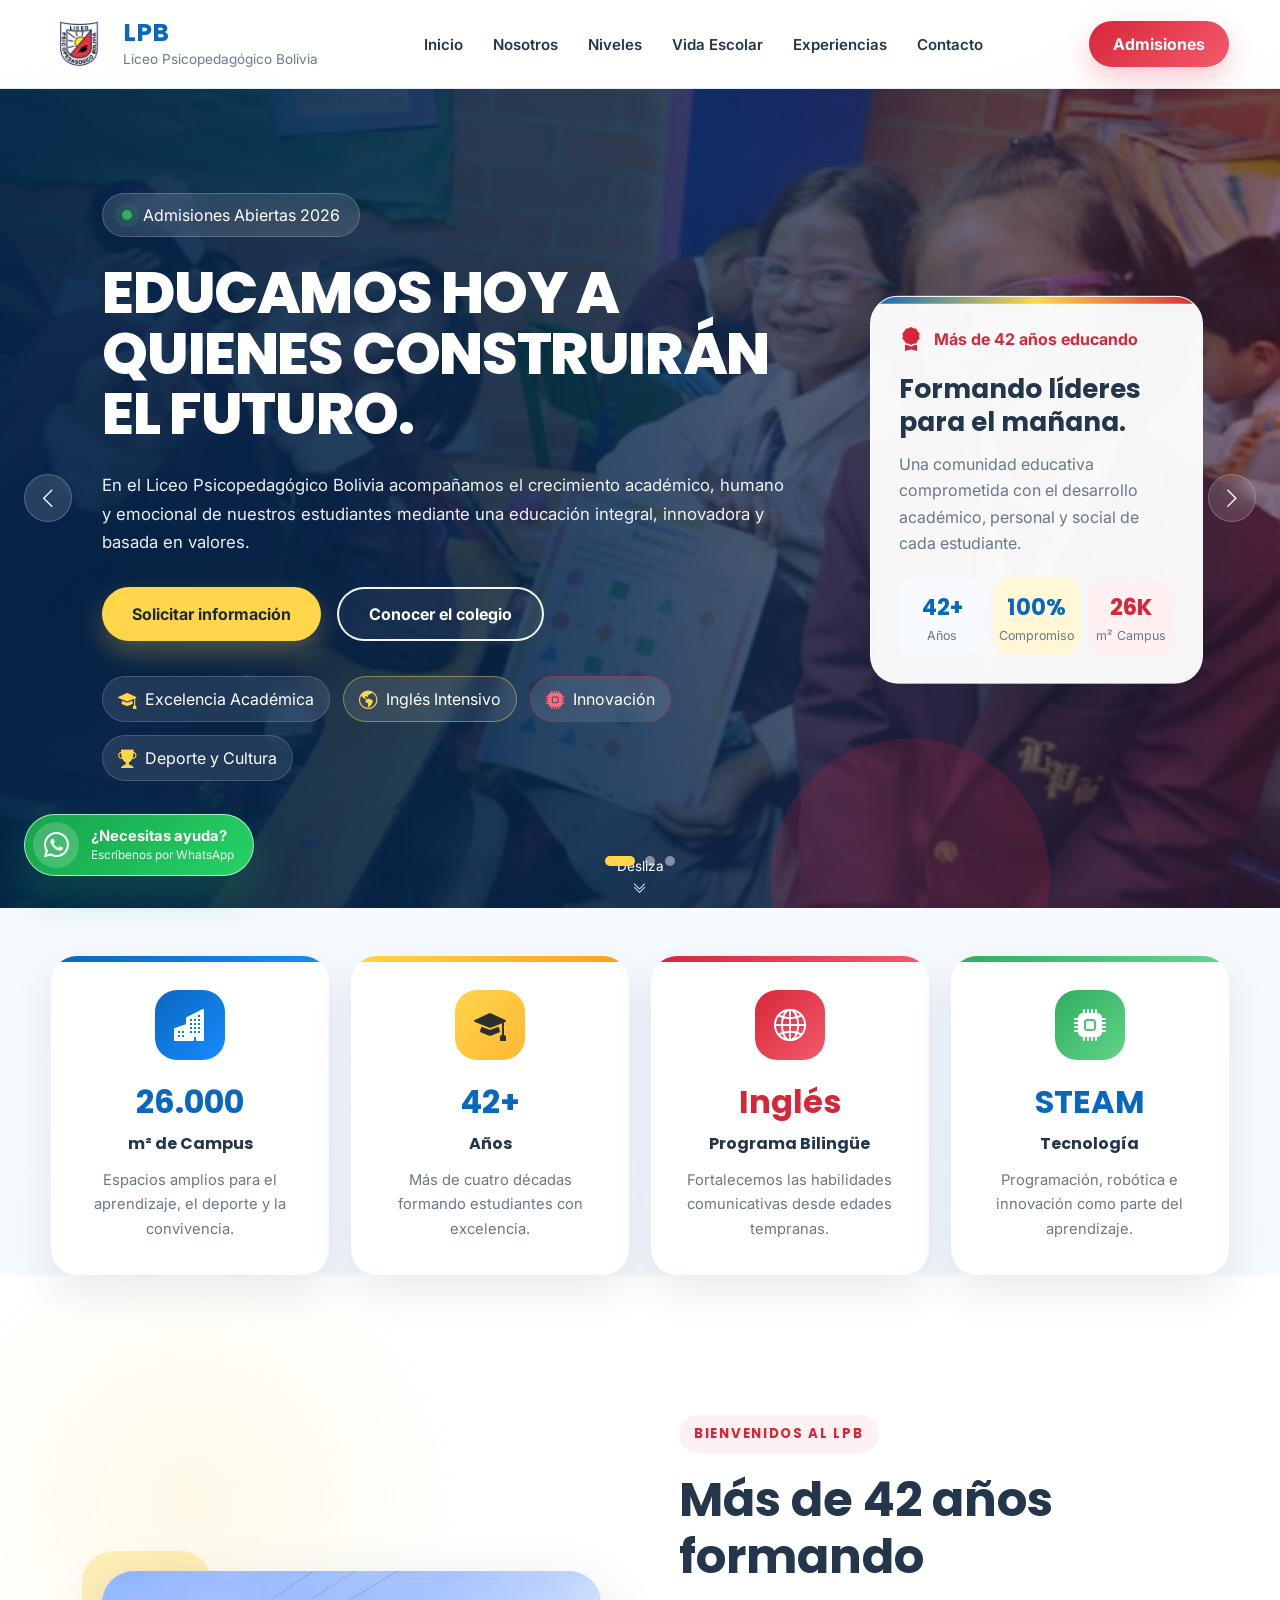
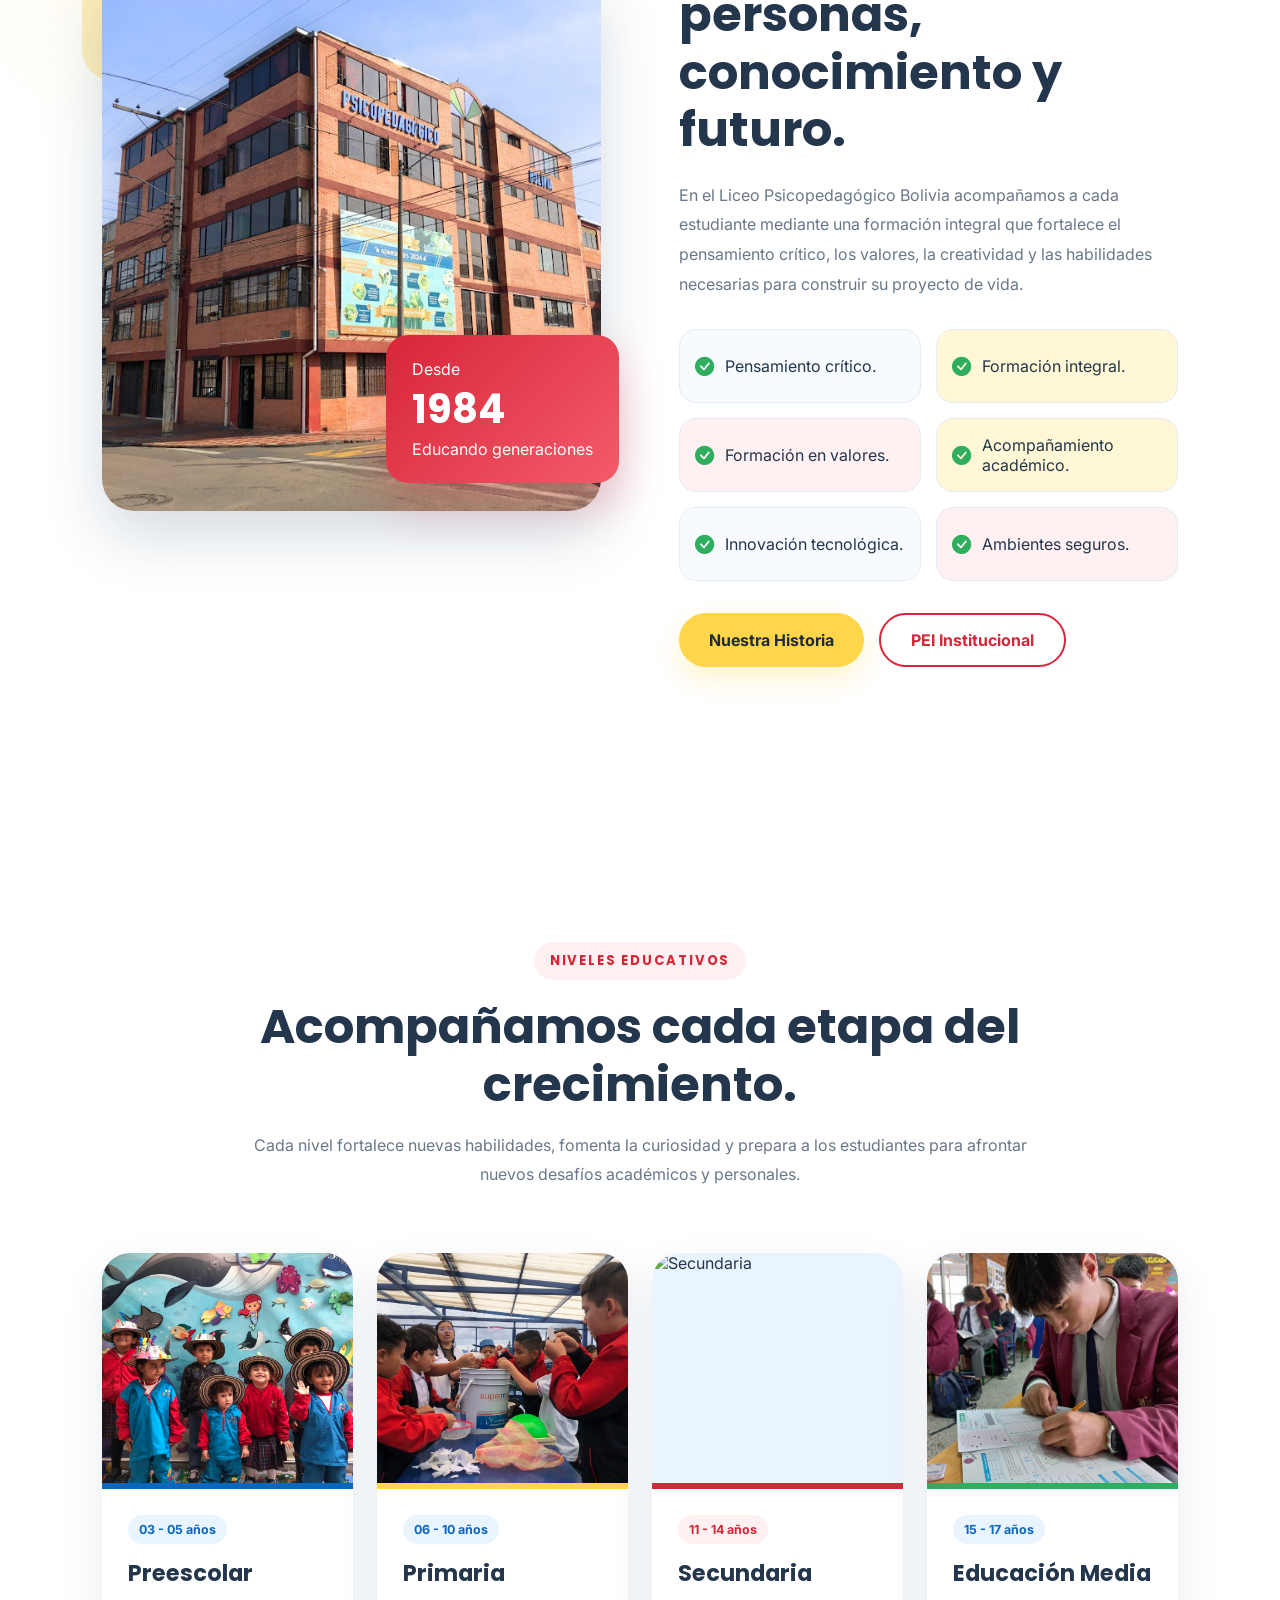
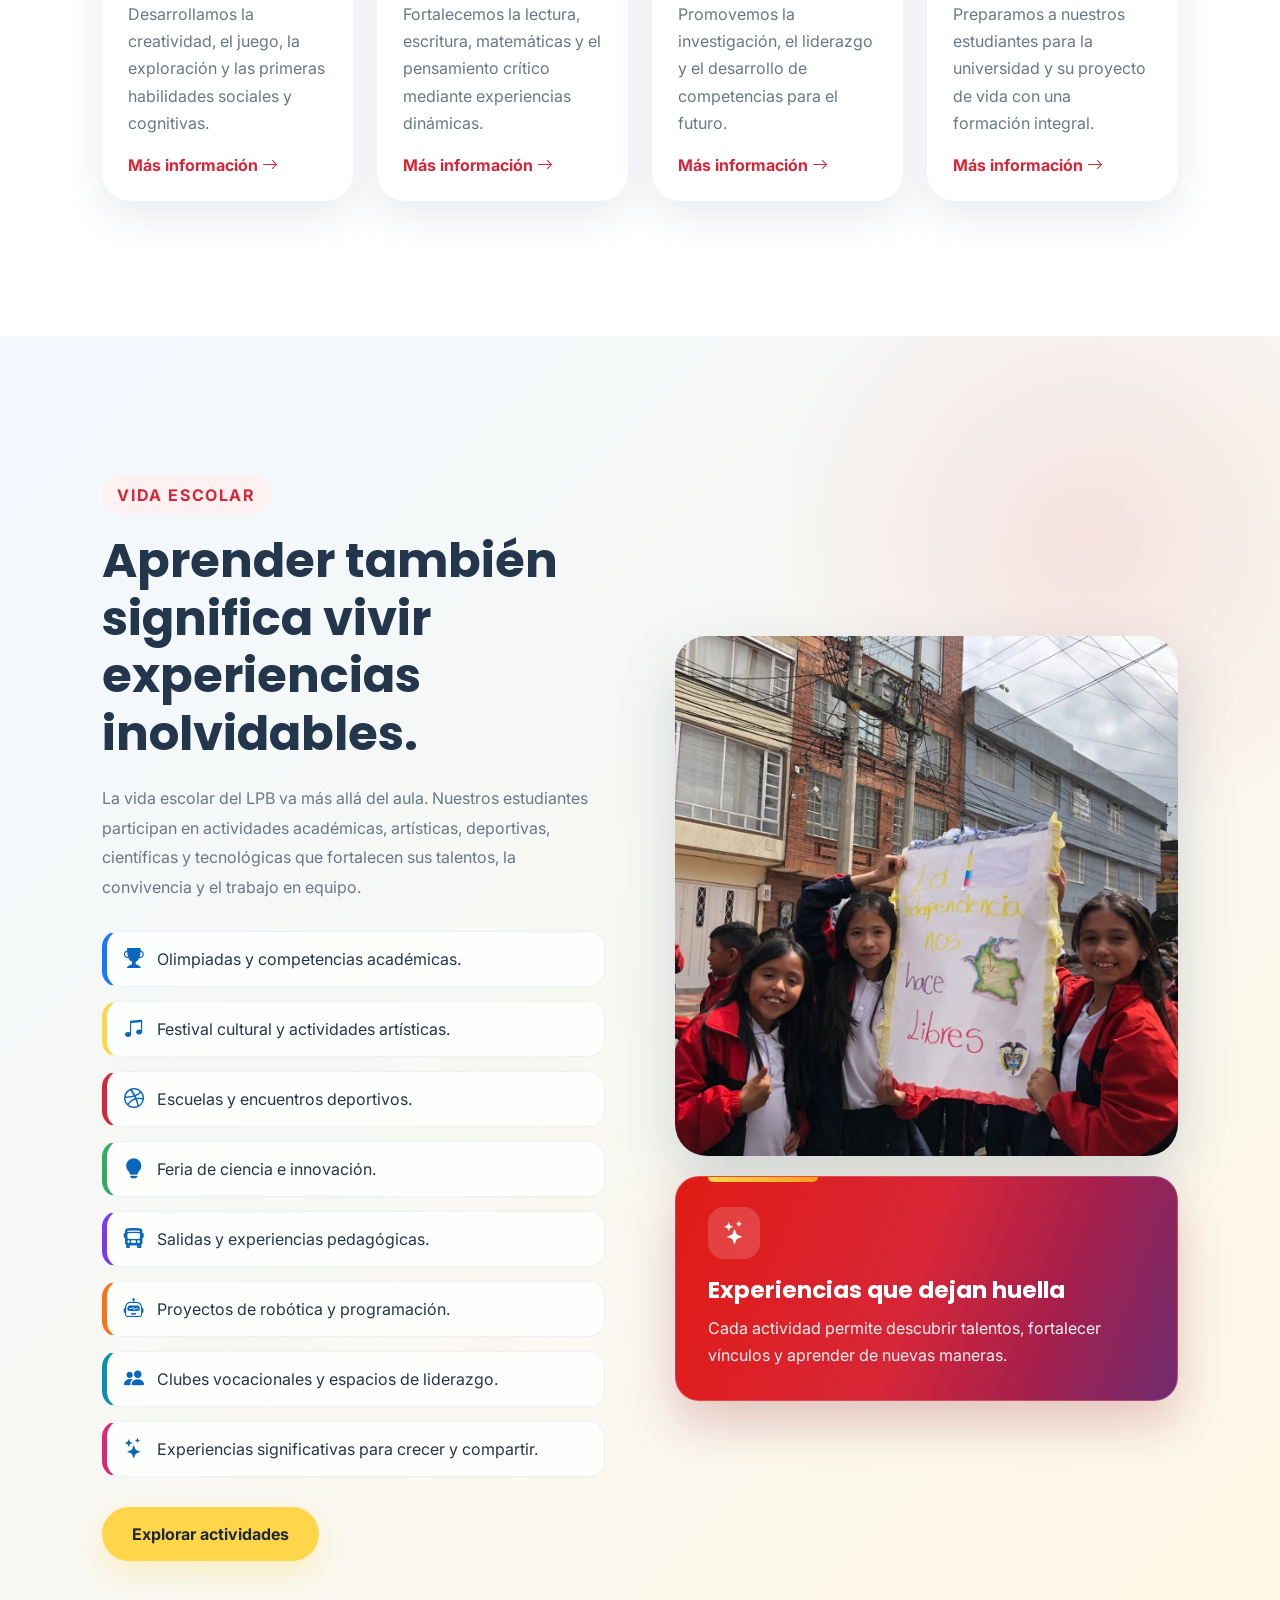
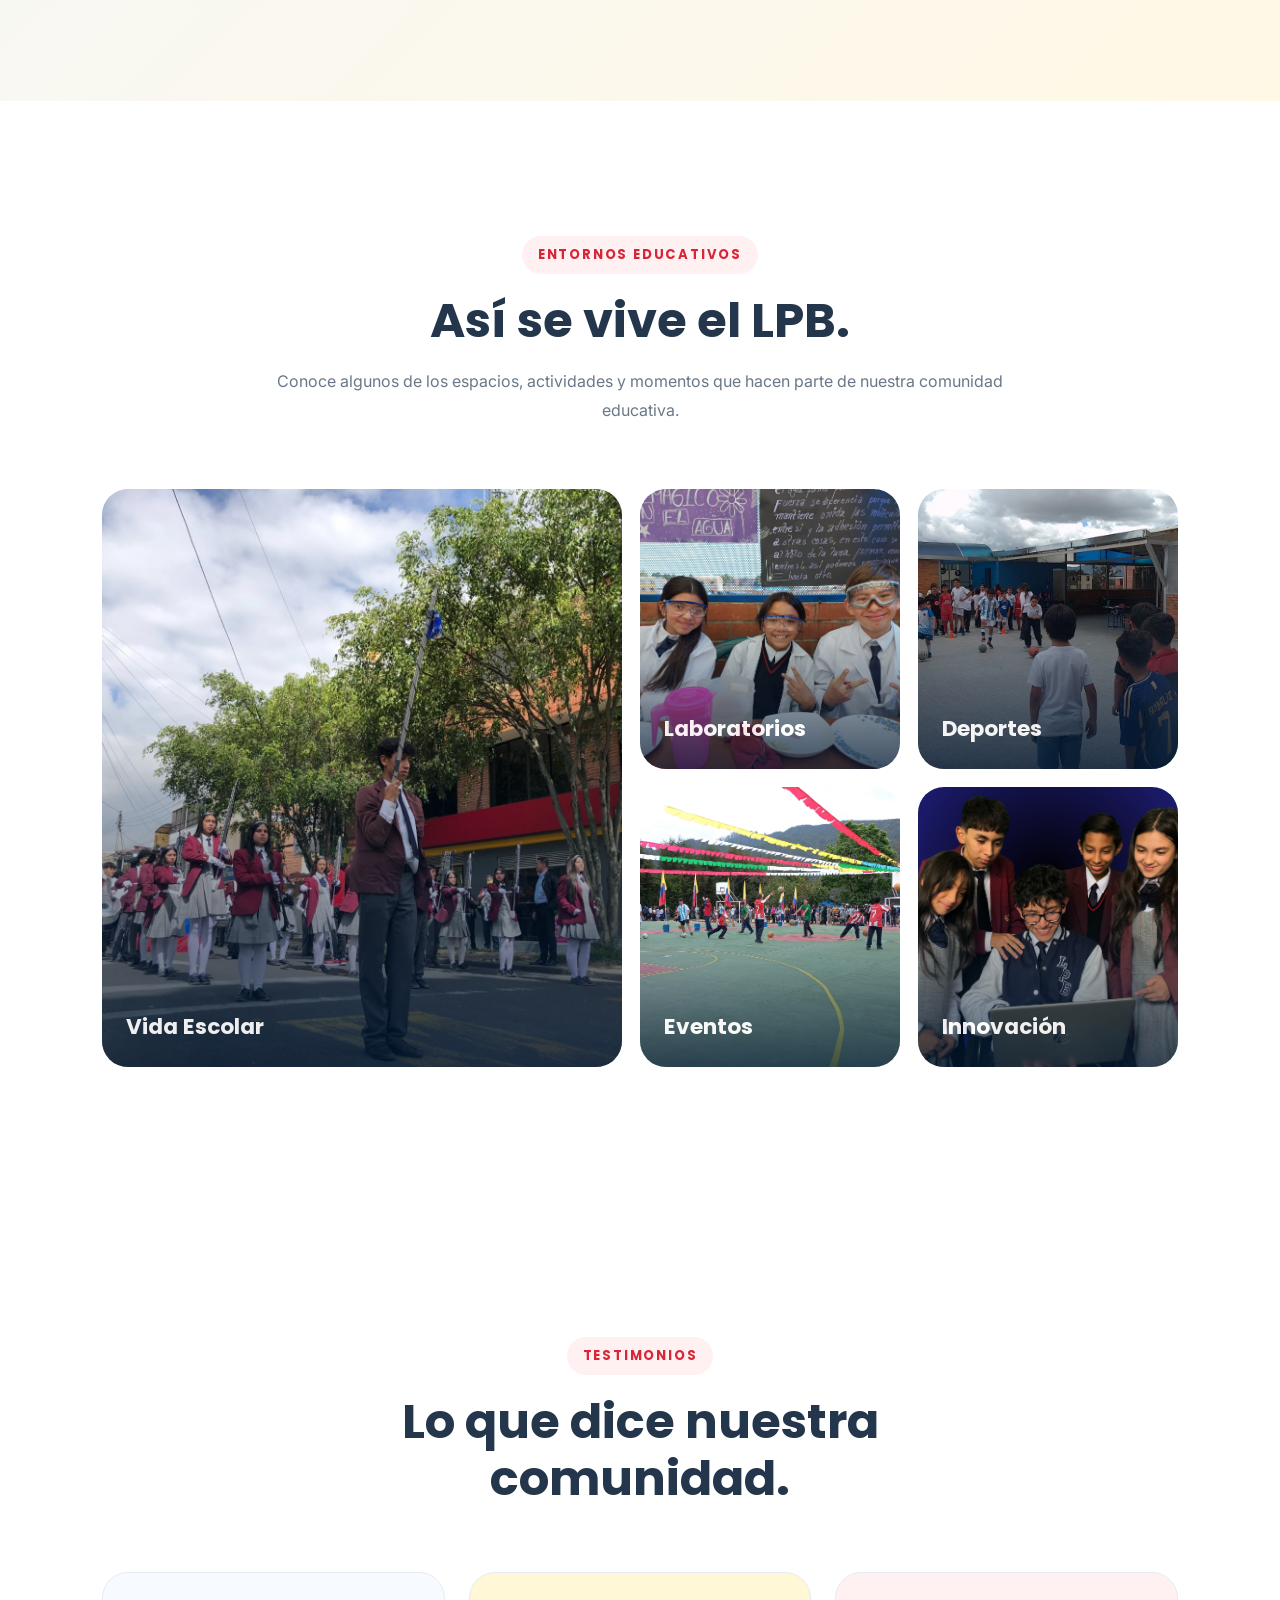
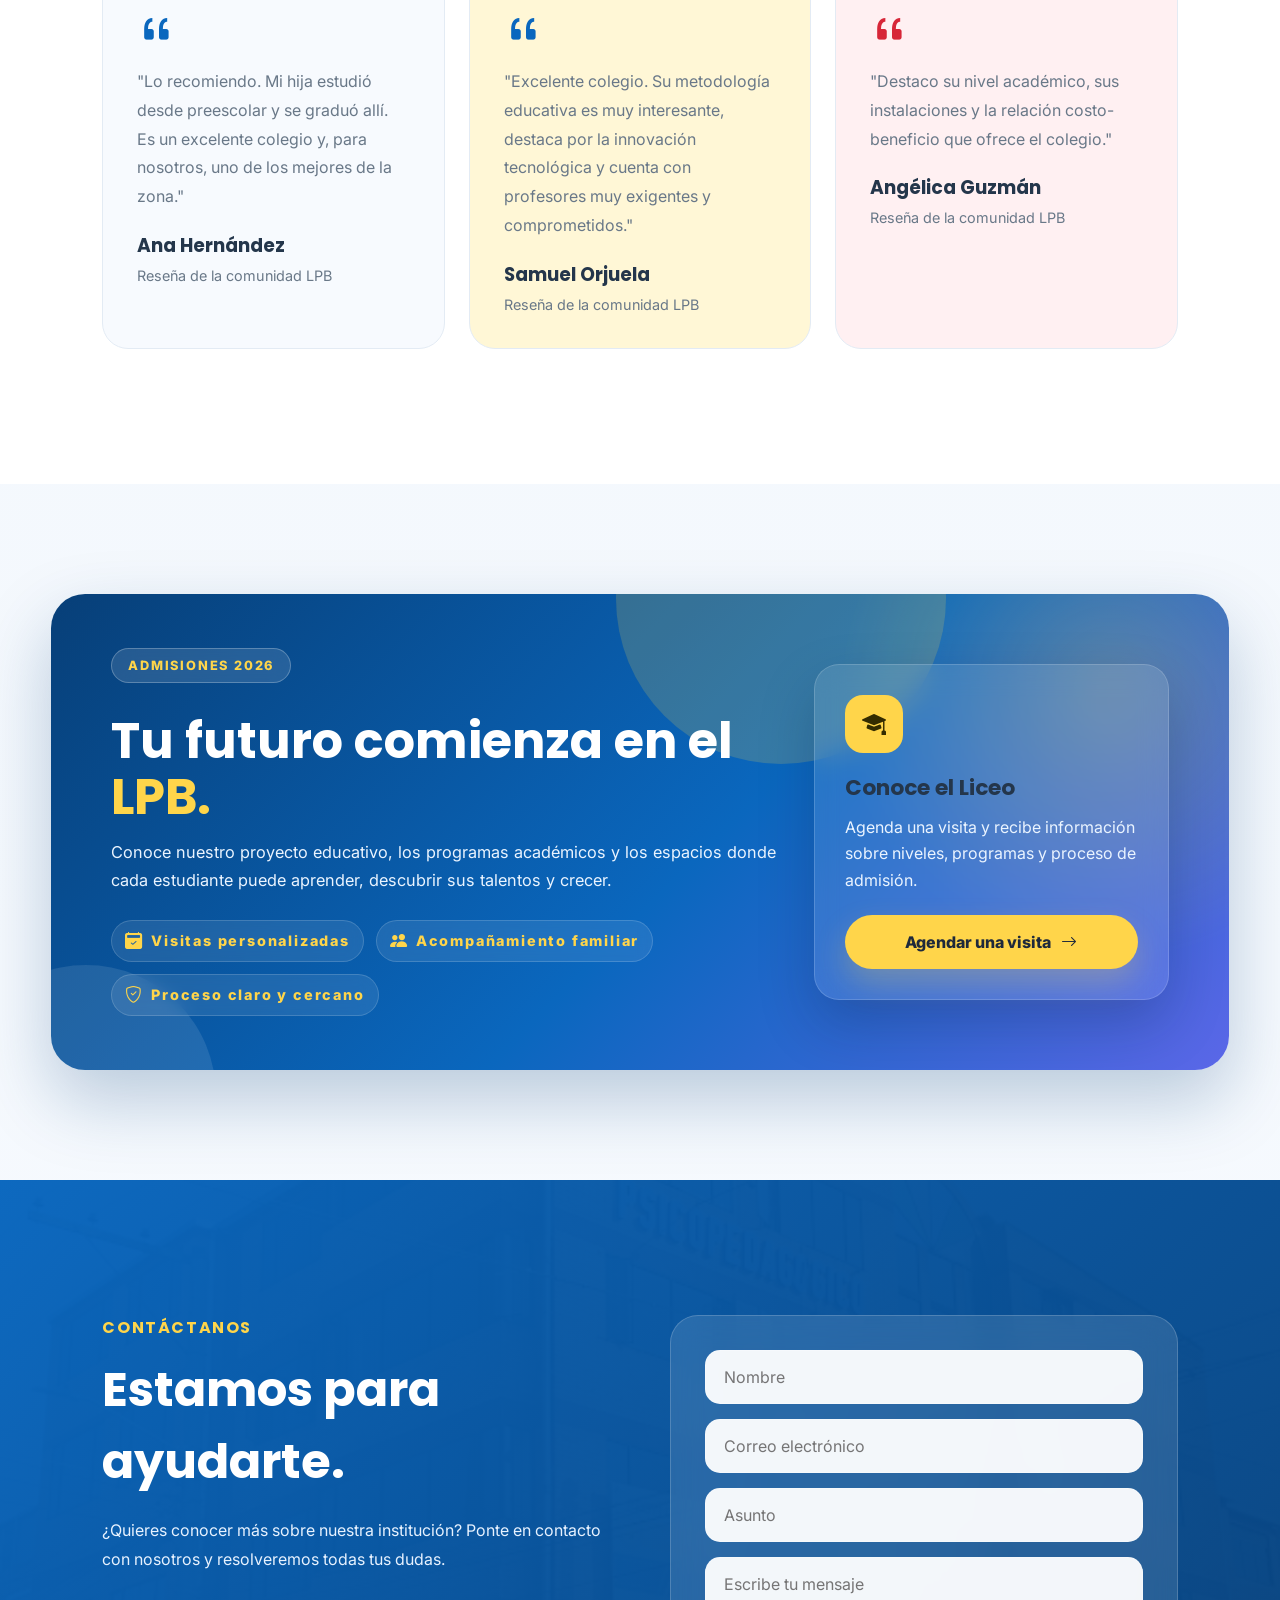
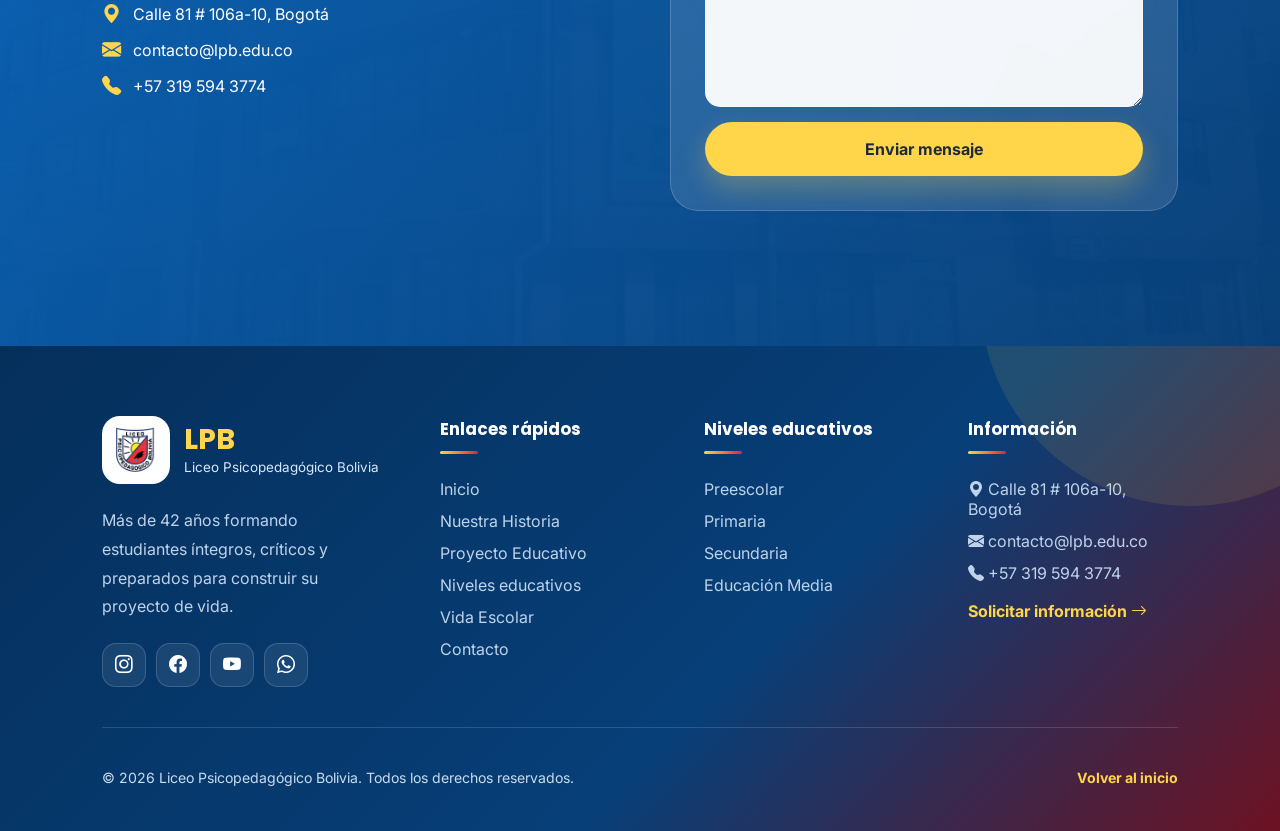
==== commit bb7c3dc1: "Actualizar despliegue LPB Preview" ====
--- a/index.html
+++ b/index.html
@@ -1180,6 +1180,7 @@
 });
 </script>
 
+<!-- LPB Preview deployment 2026-08-14 -->
 
 </body>
 
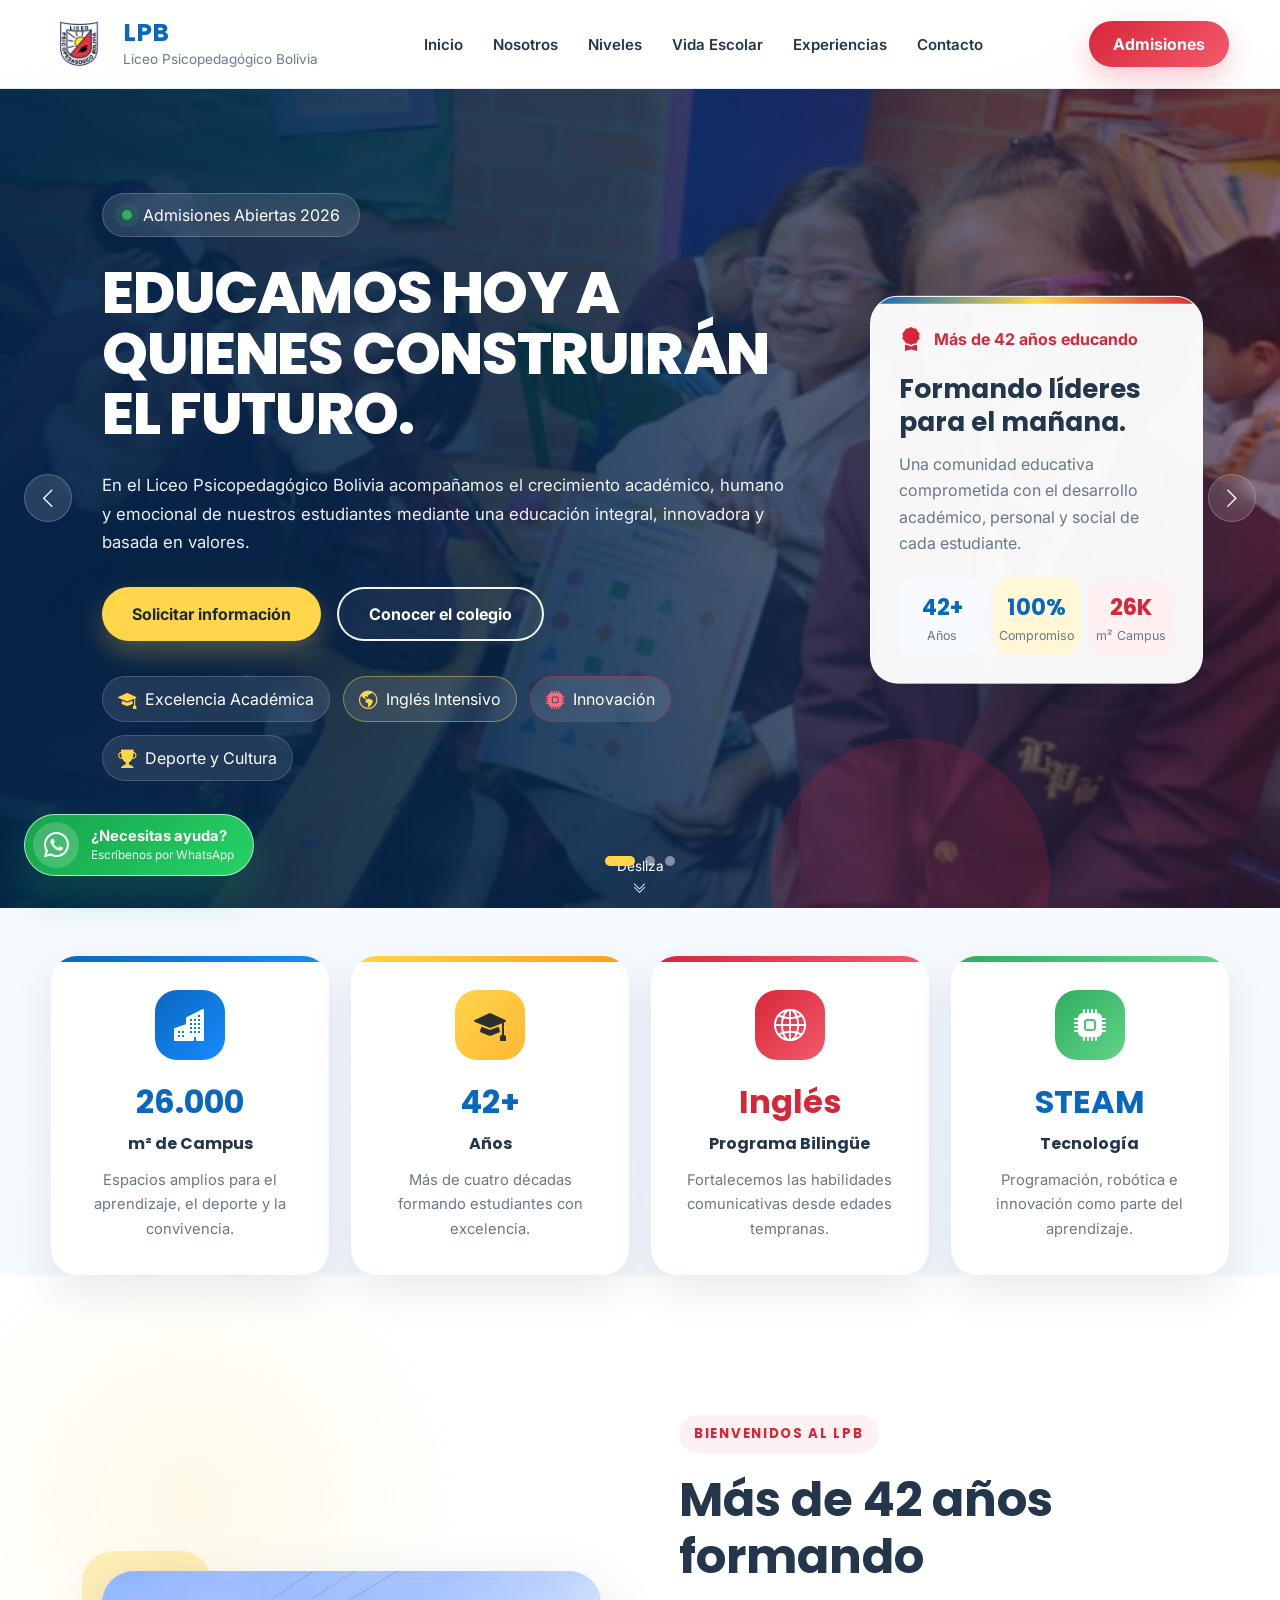
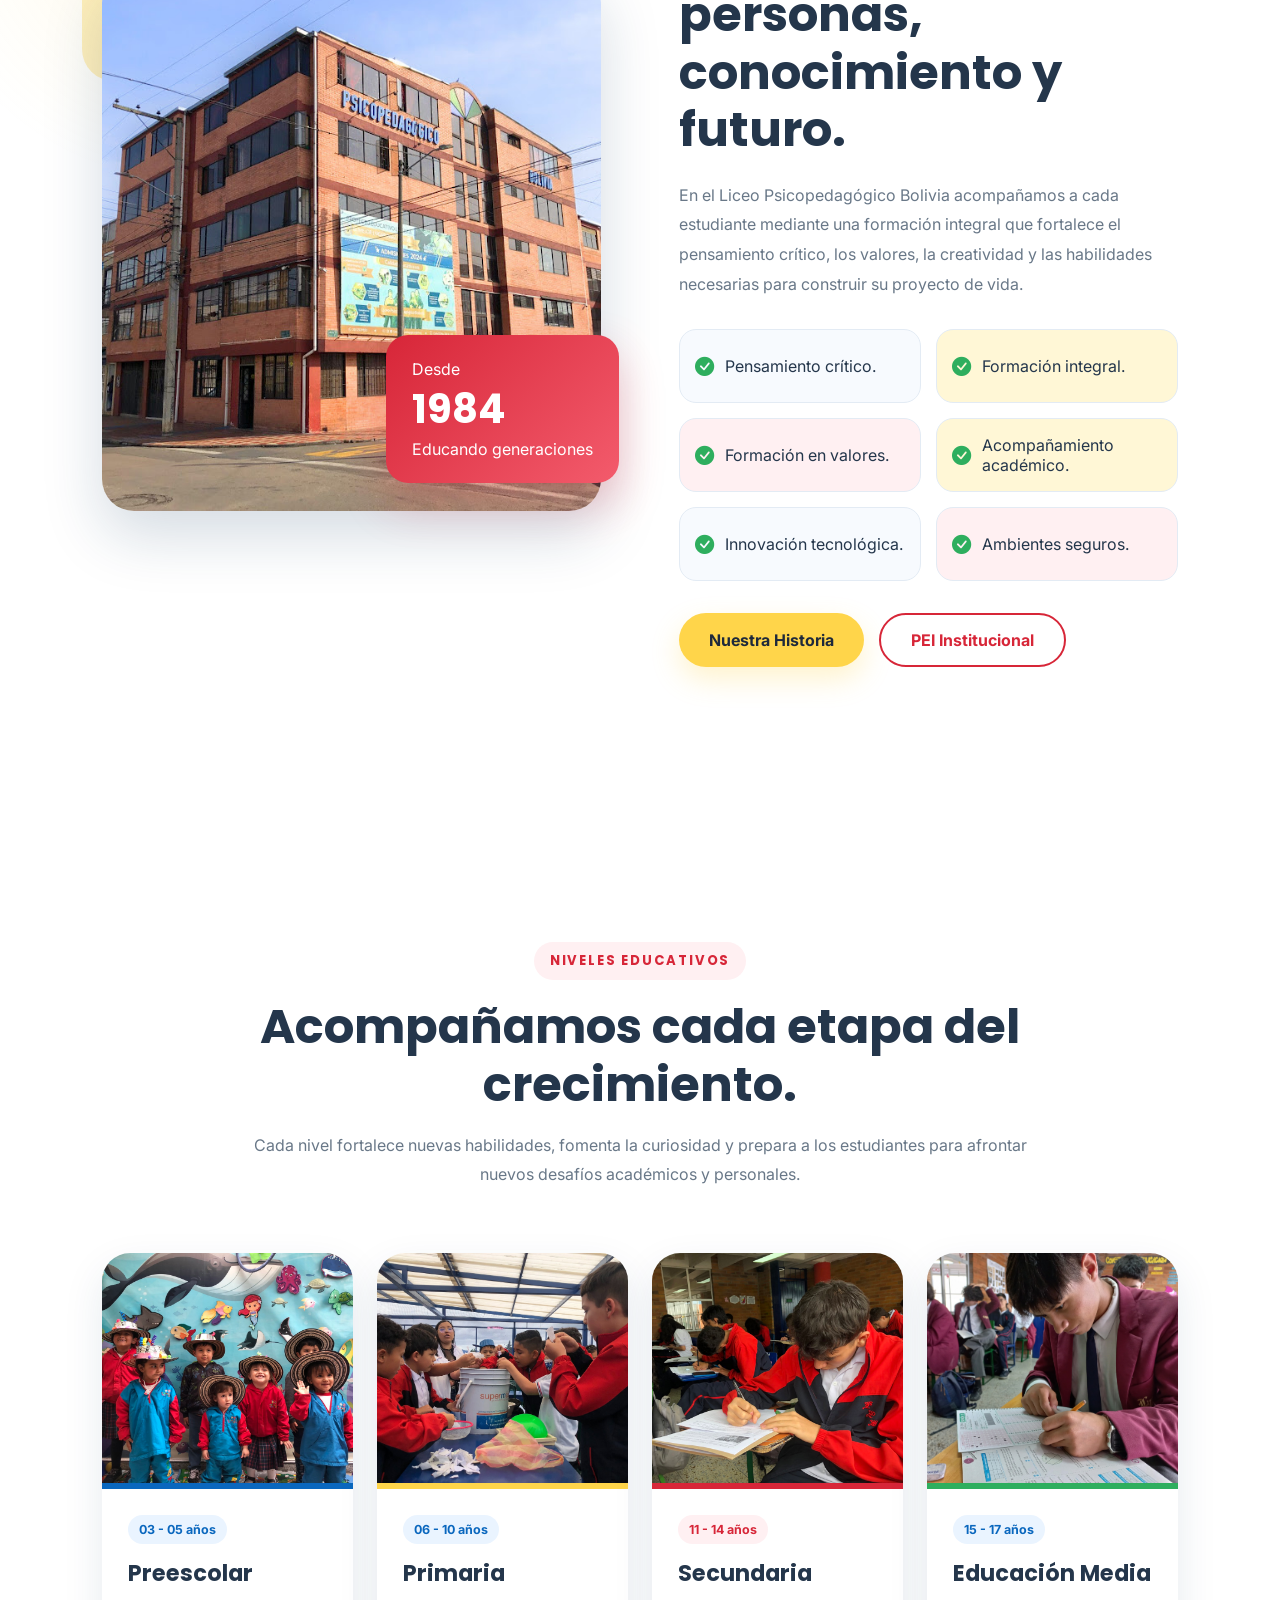
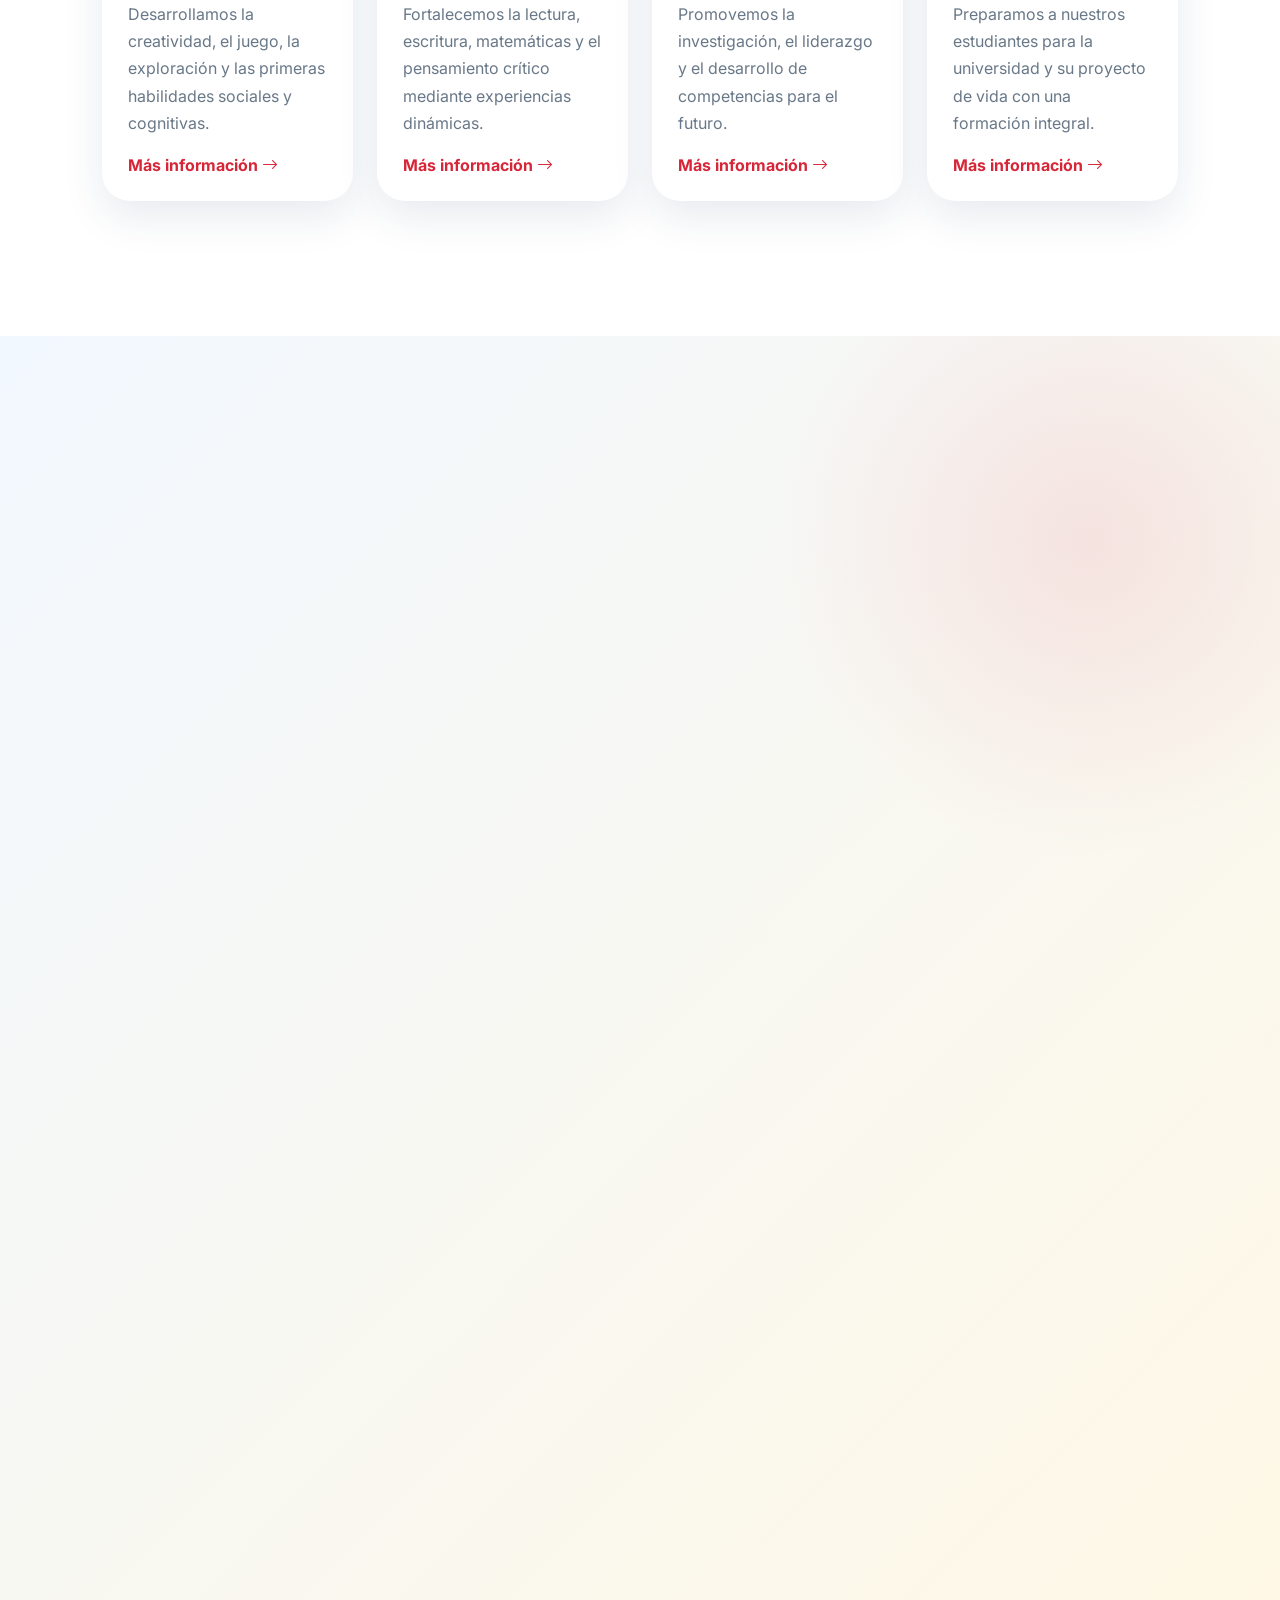
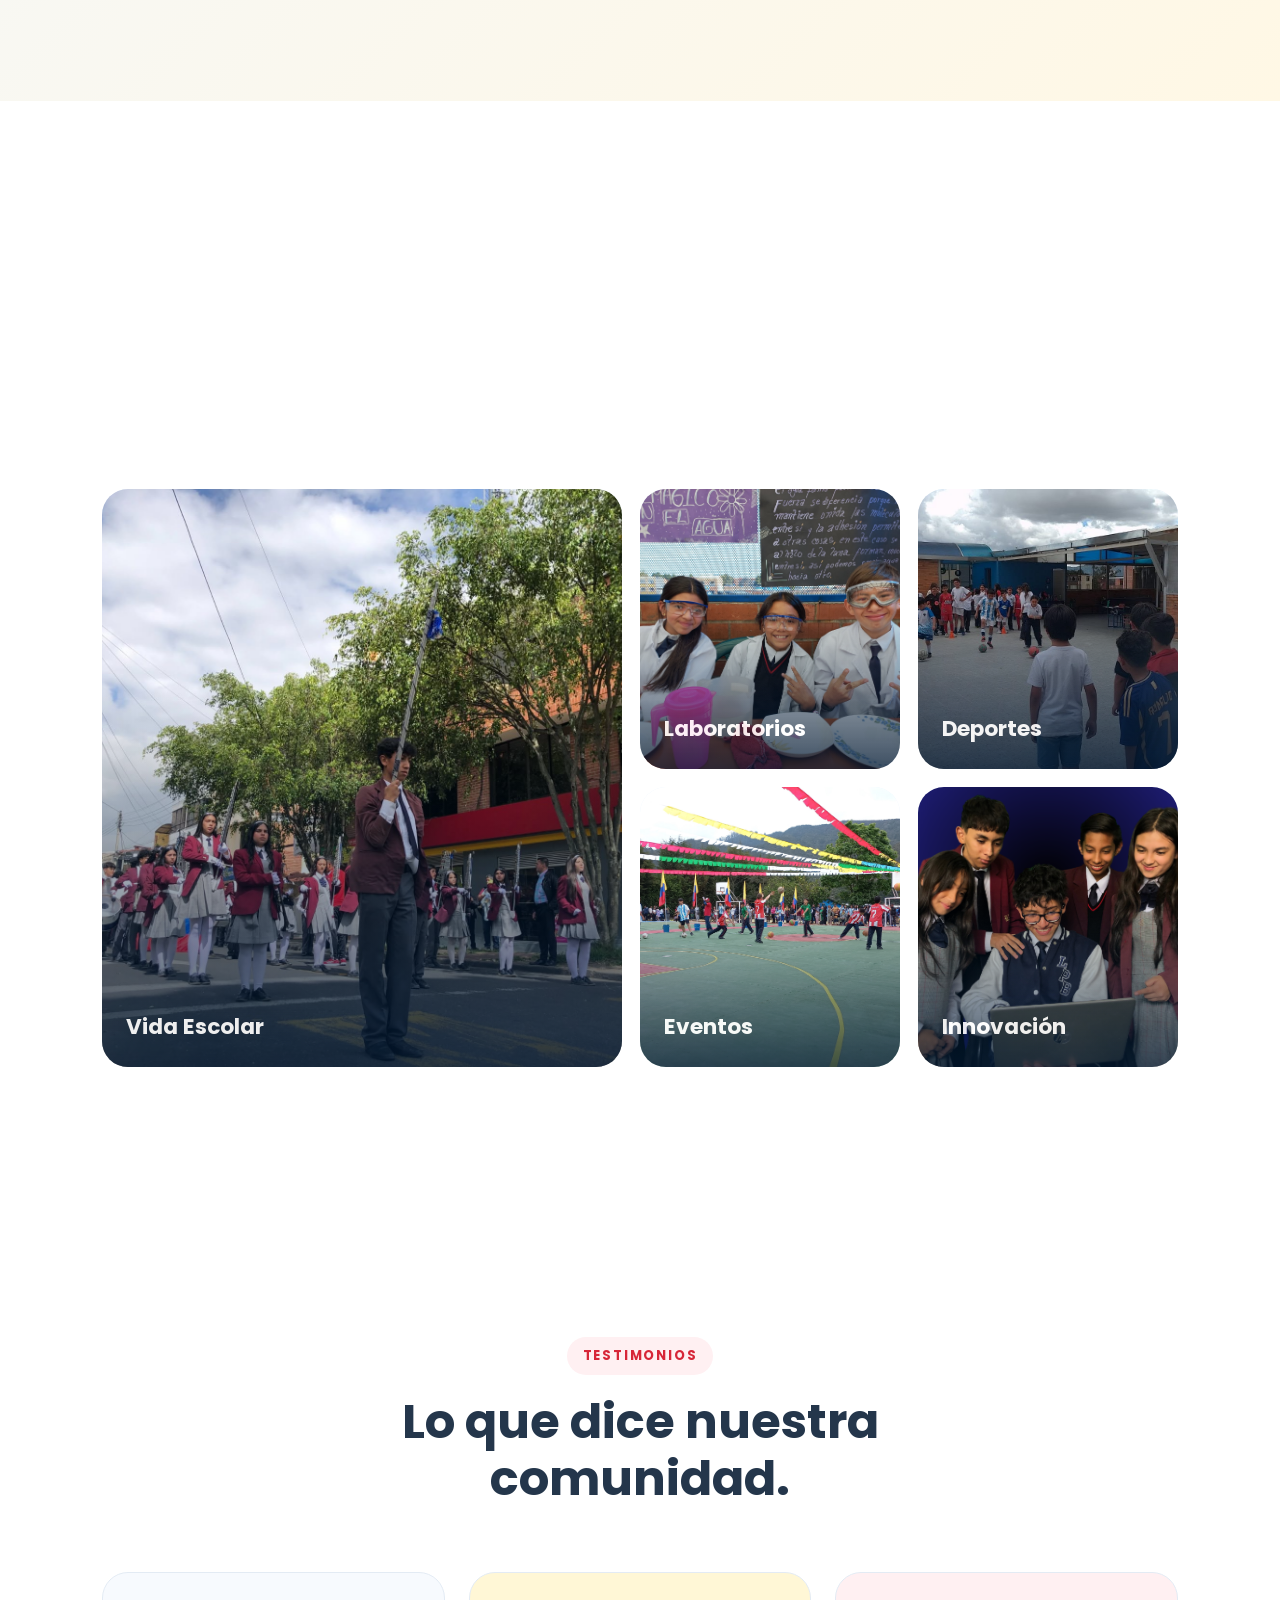
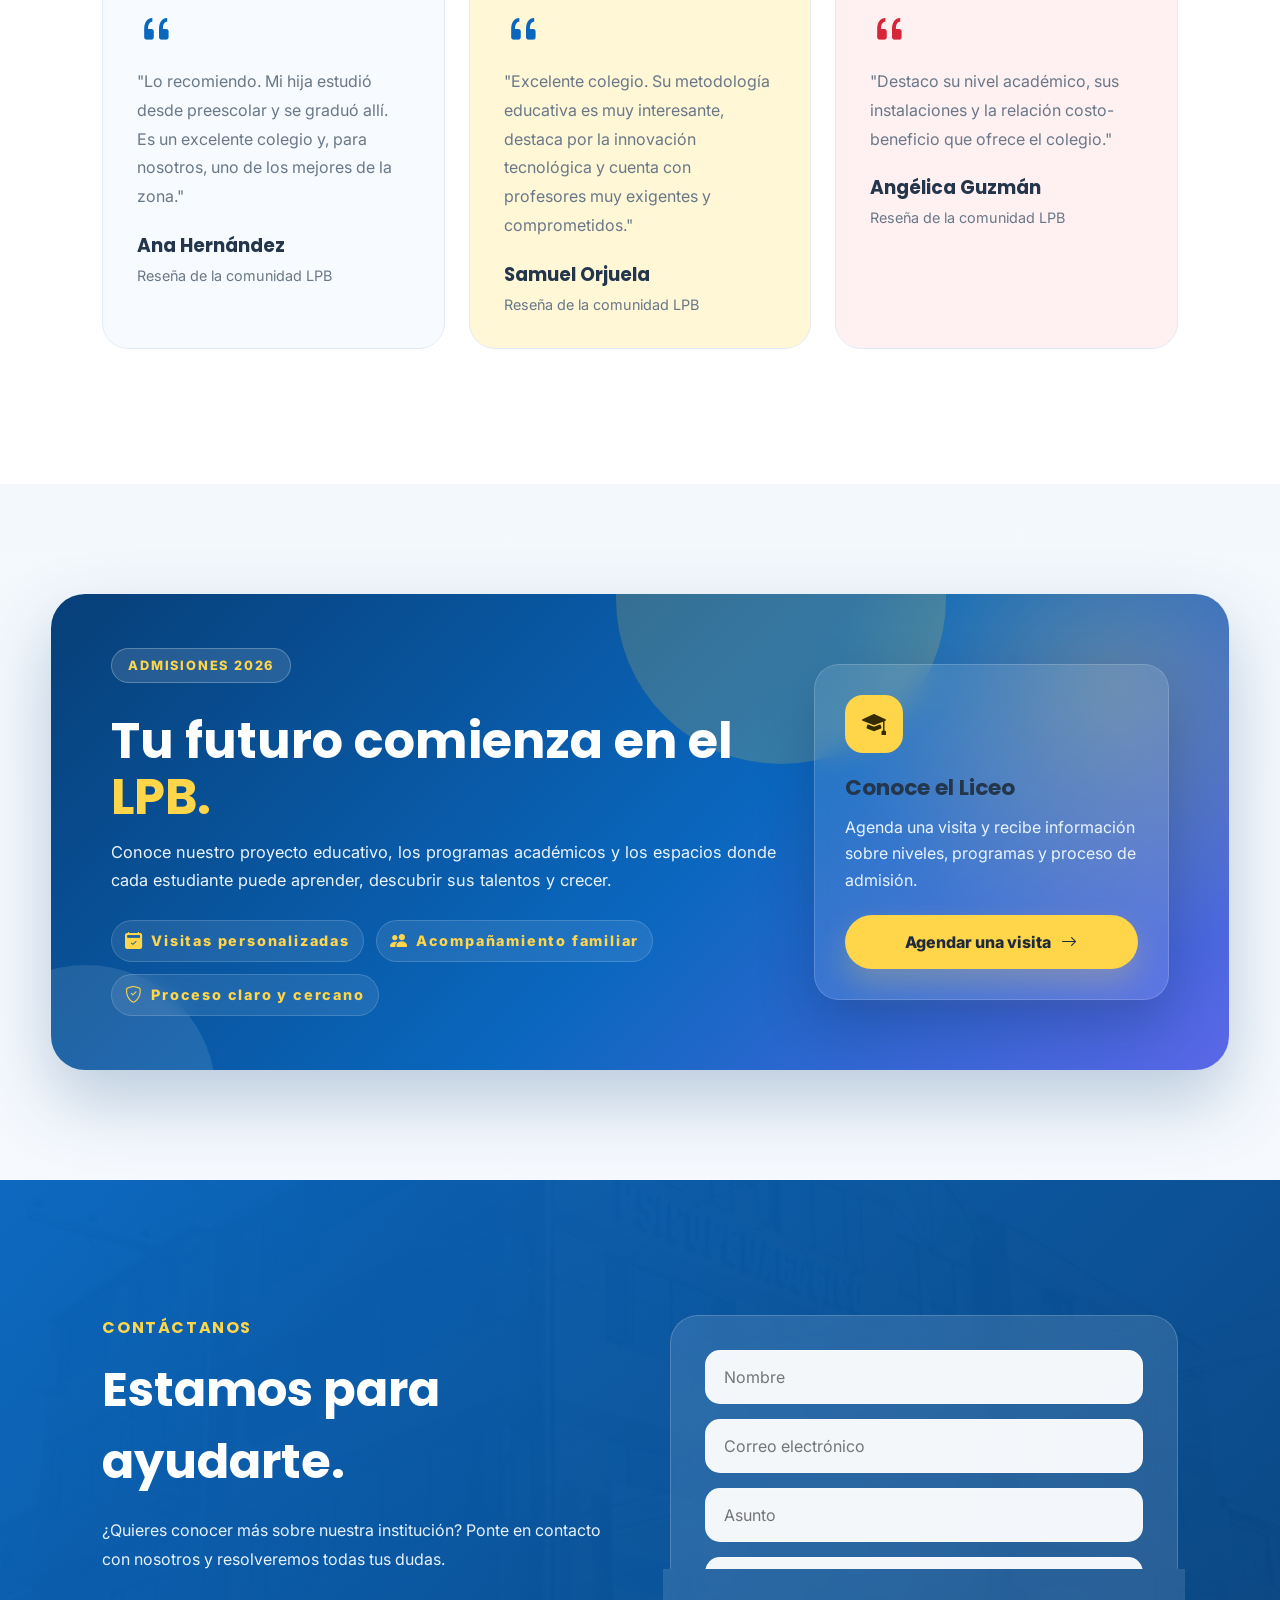
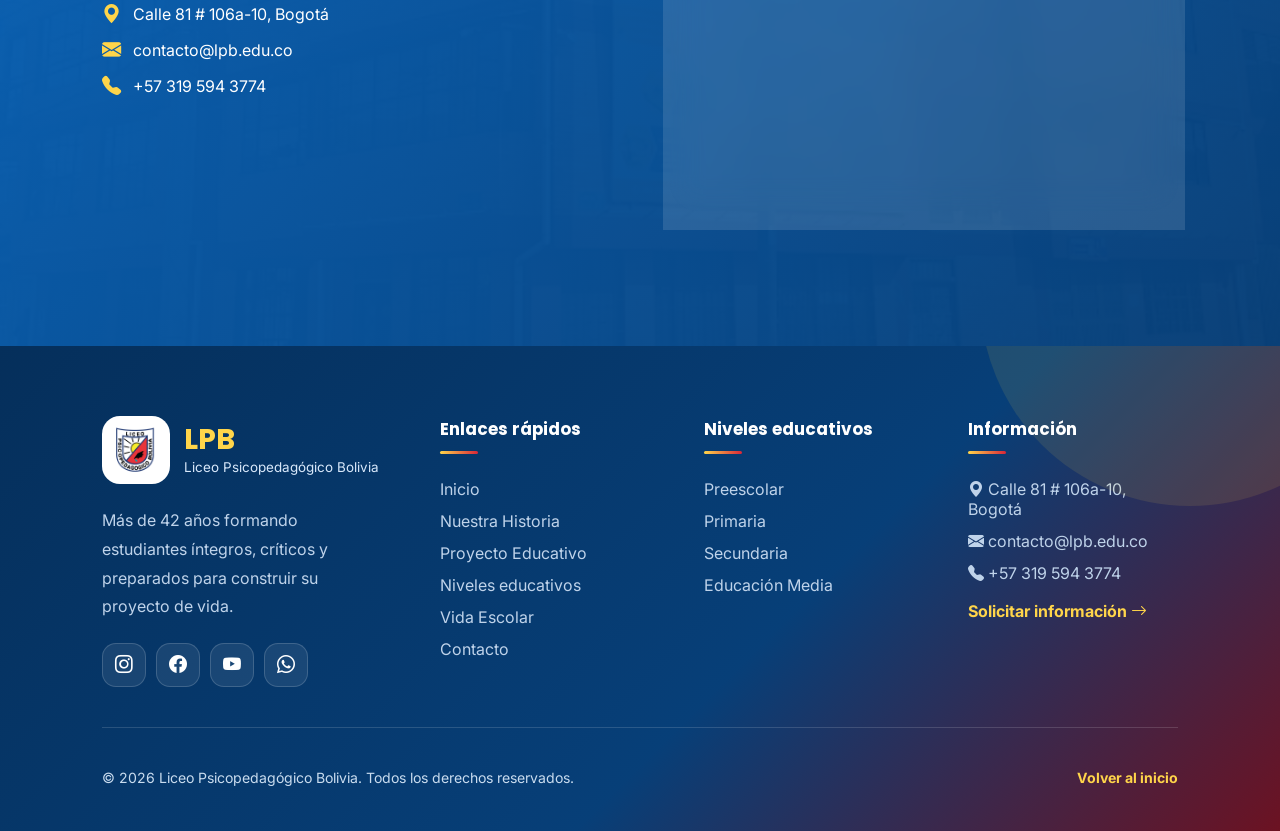
==== commit 70aeffde: "Corrige rutas del footer y logo en Preview" ====
--- a/index.html
+++ b/index.html
@@ -550,7 +550,7 @@
 
 <div class="level-card">
 
-<img src="img/secundaria.jpg" alt="Secundaria">
+<img src="img/secundaria_1.jpg" alt="Secundaria">
 
 <div class="level-info">
 
@@ -980,9 +980,9 @@
 
             <div class="footer-brand">
 
-                <a href="../index.html" class="footer-logo">
-
-                    <img src="../img/logo.png"
+                <a href="#inicio" class="footer-logo">
+
+                    <img src="img/logo.png"
                         alt="Logo del Liceo Psicopedagógico Bolivia">
 
                     <div>
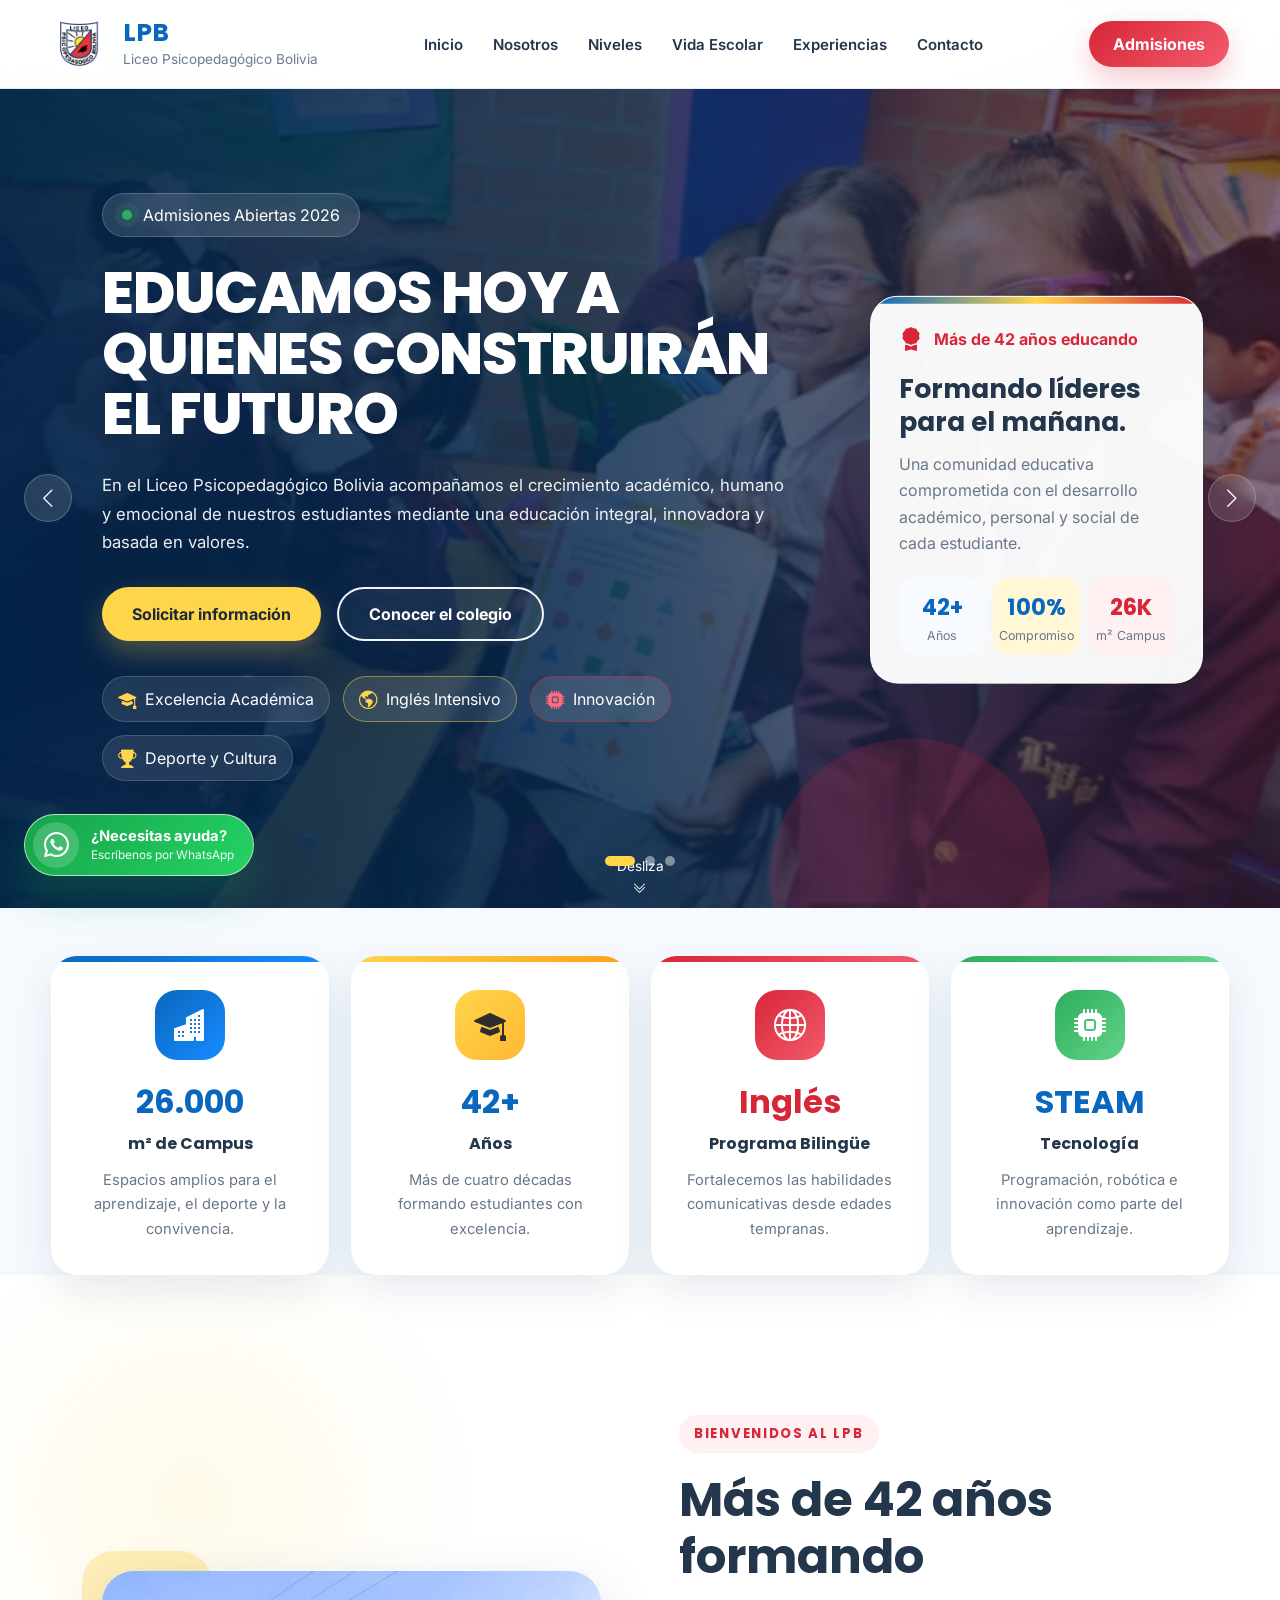
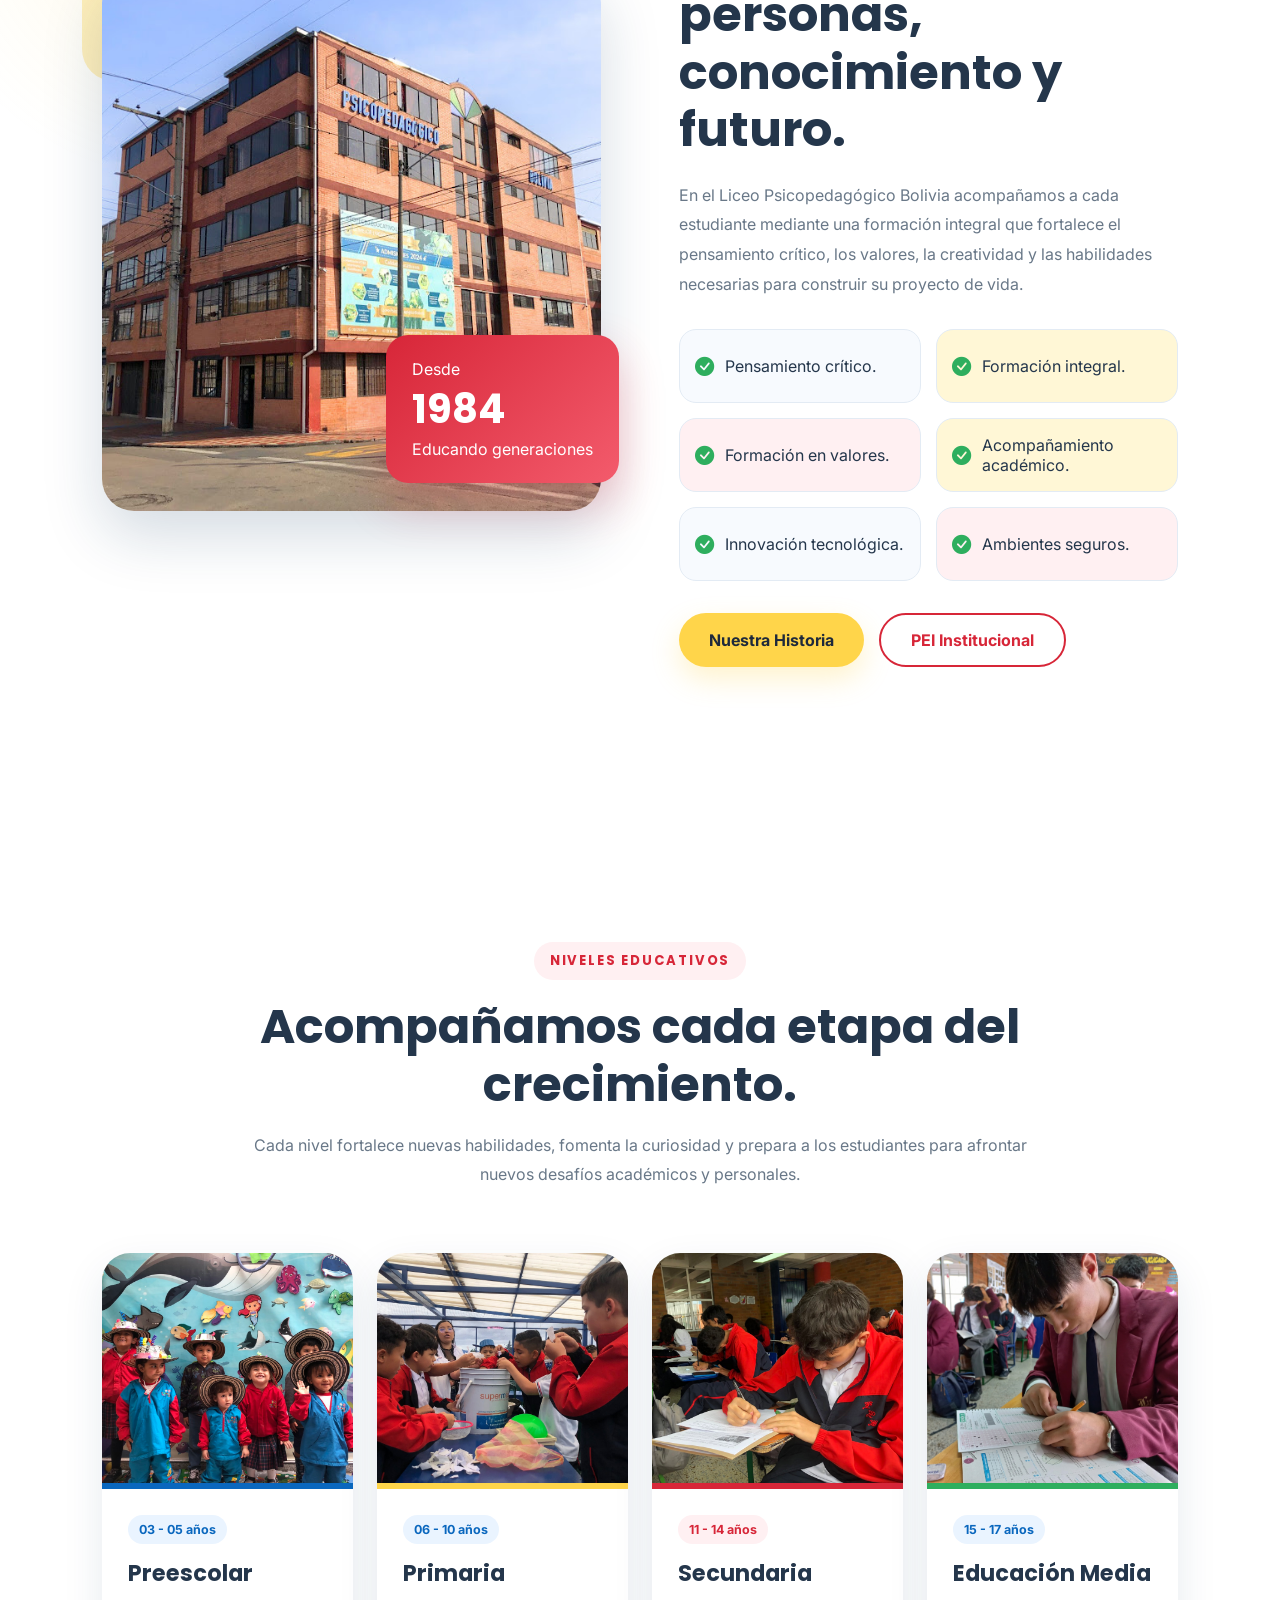
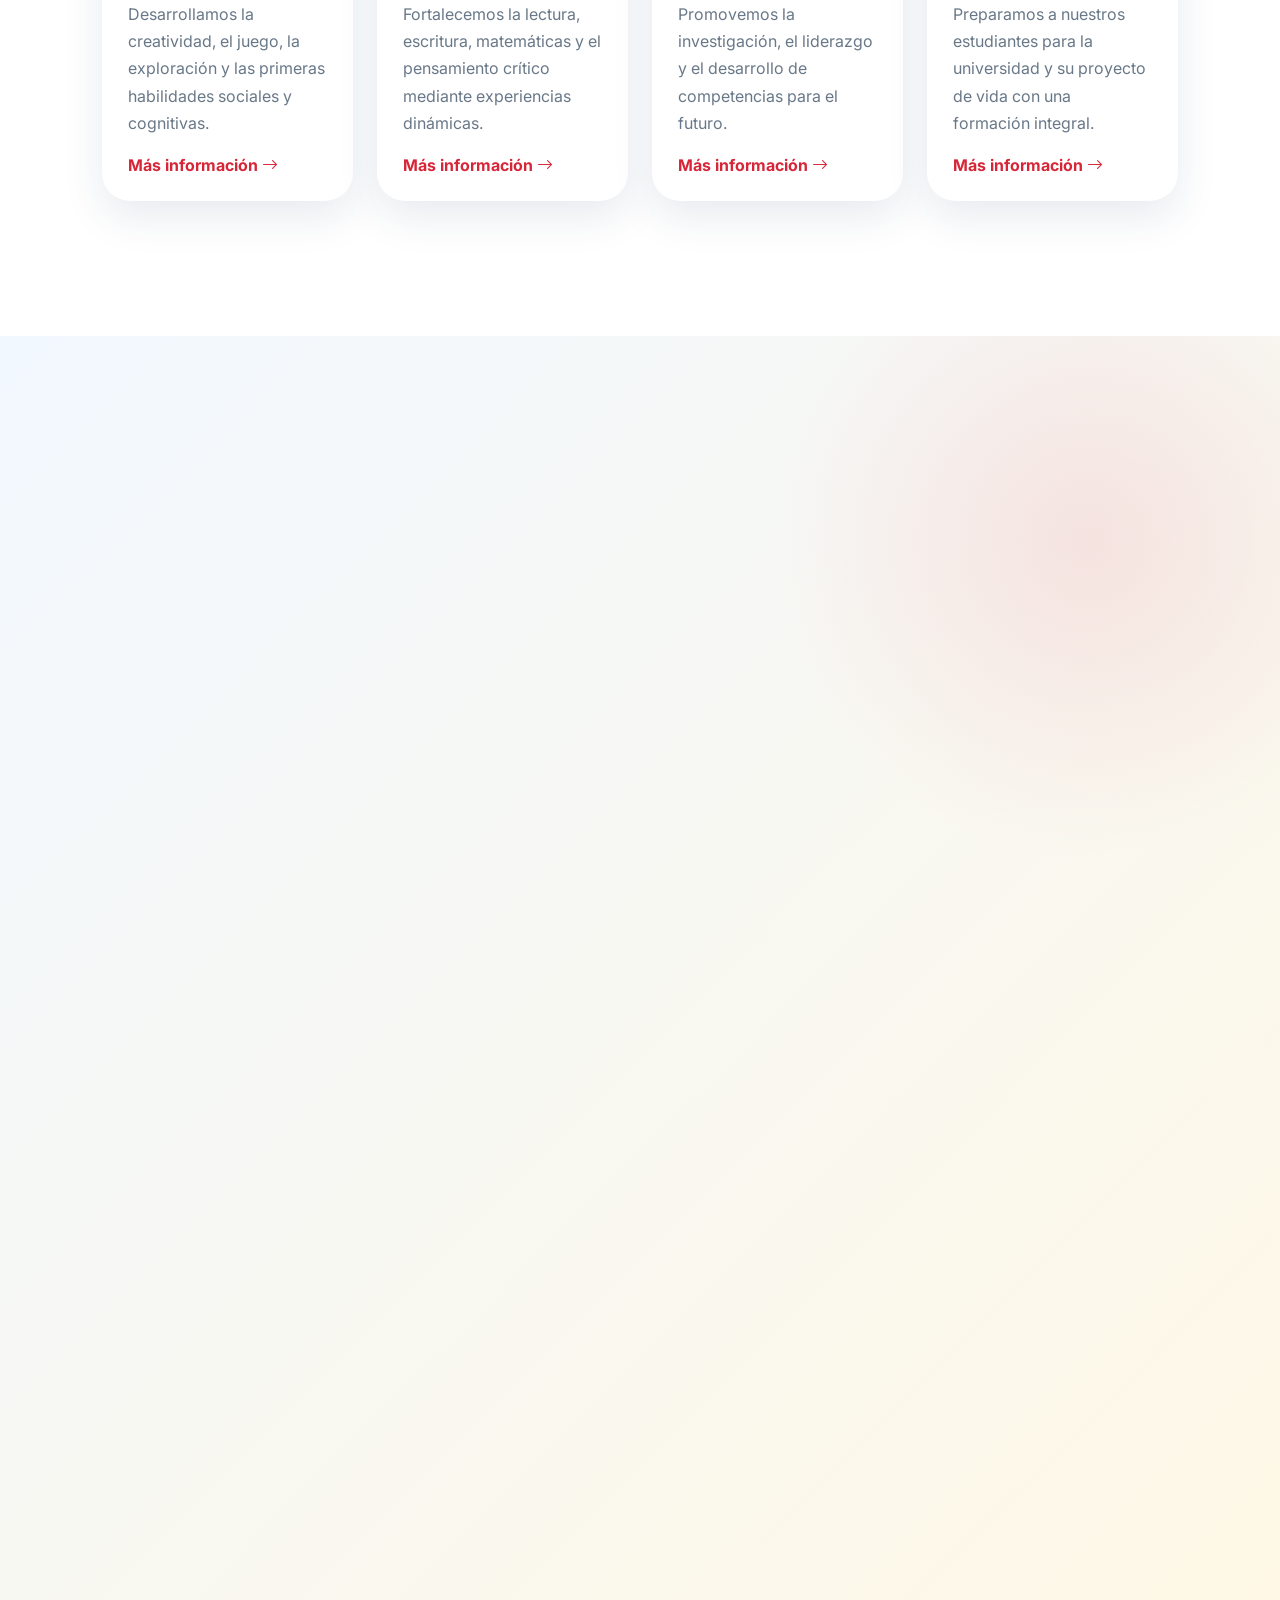
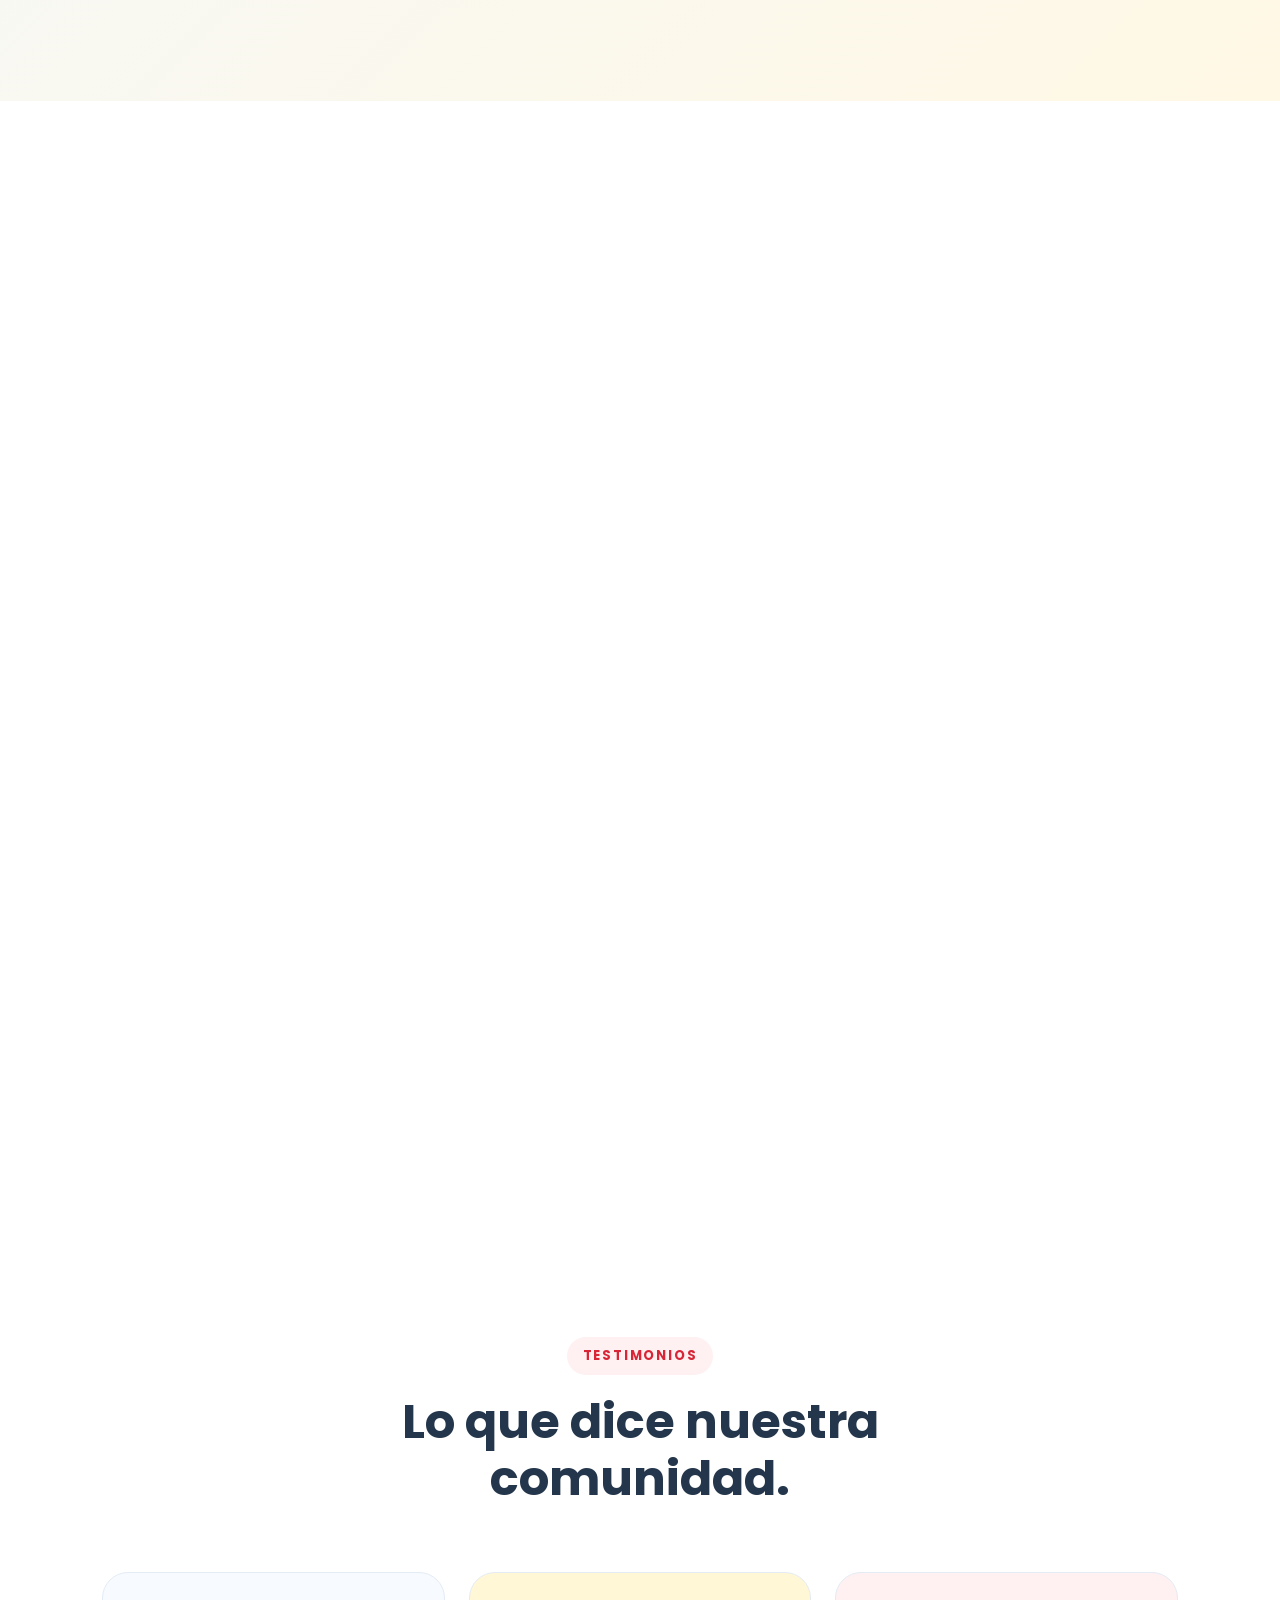
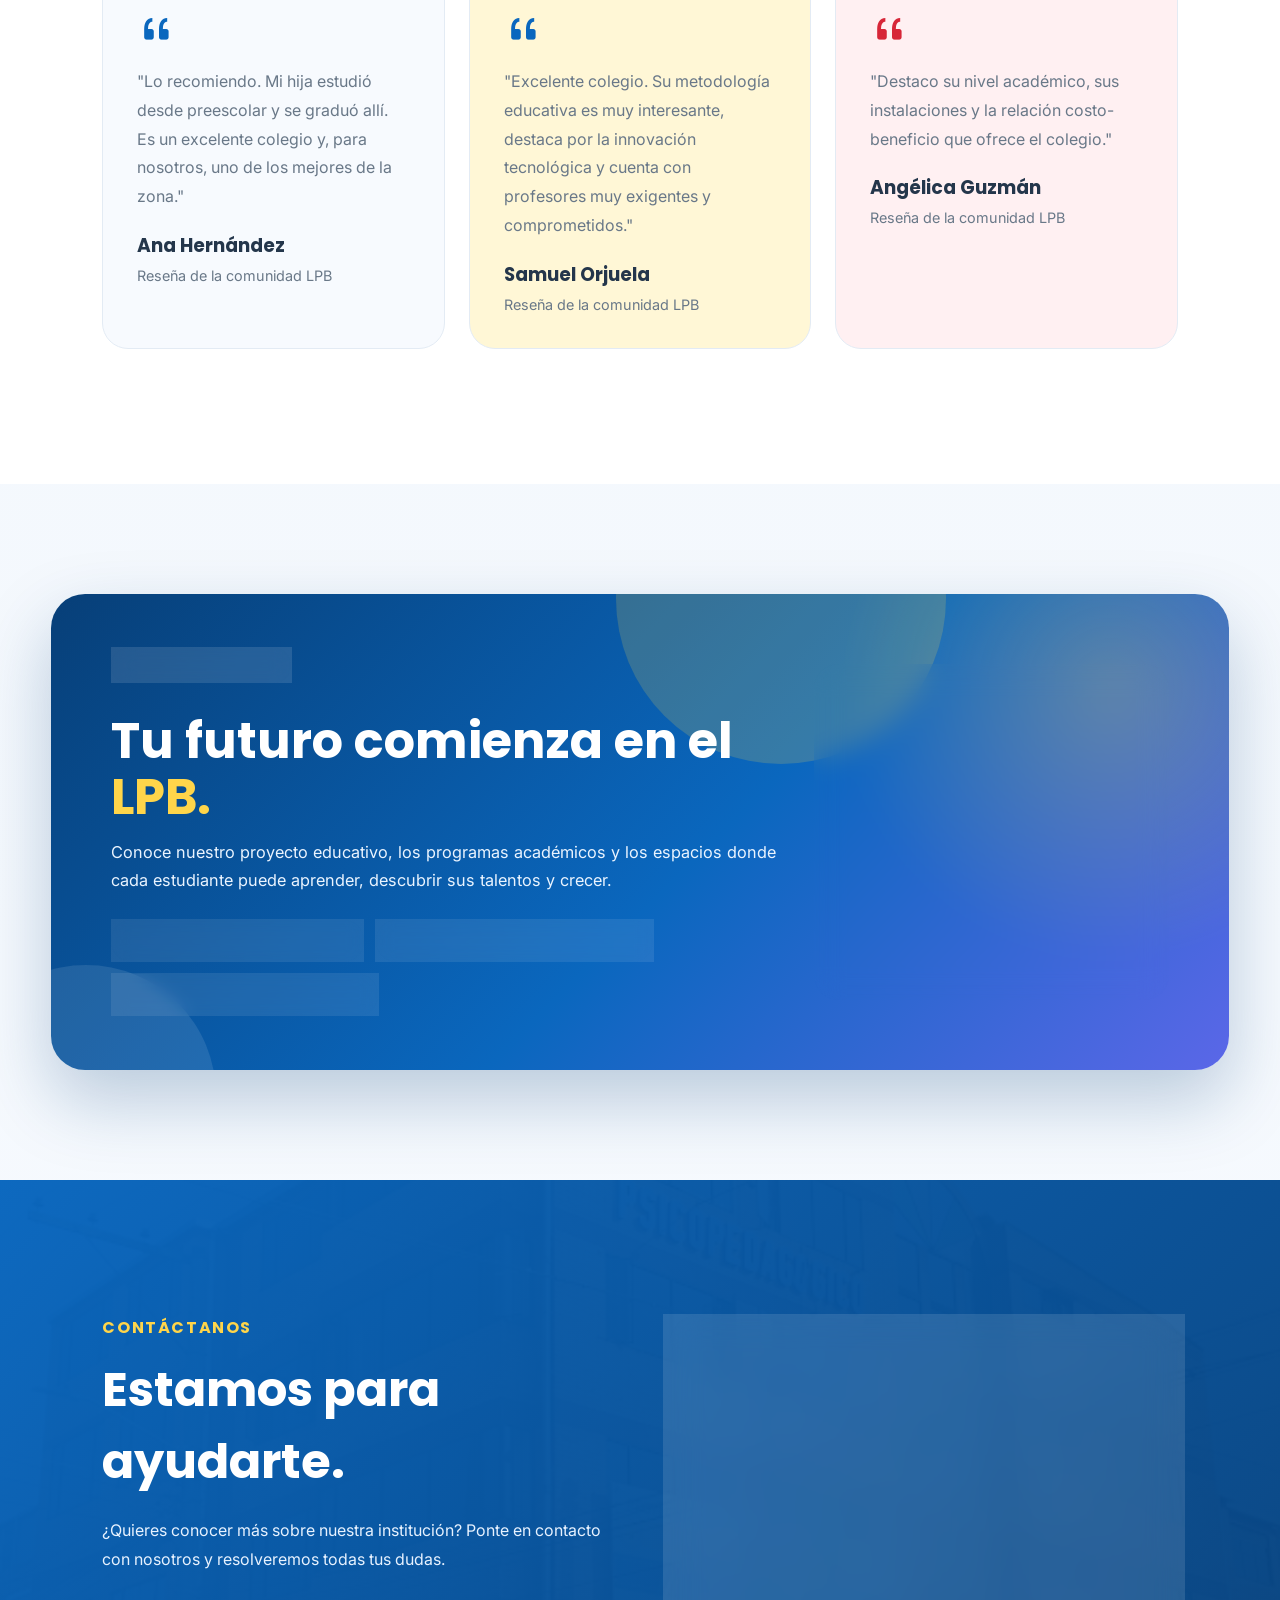
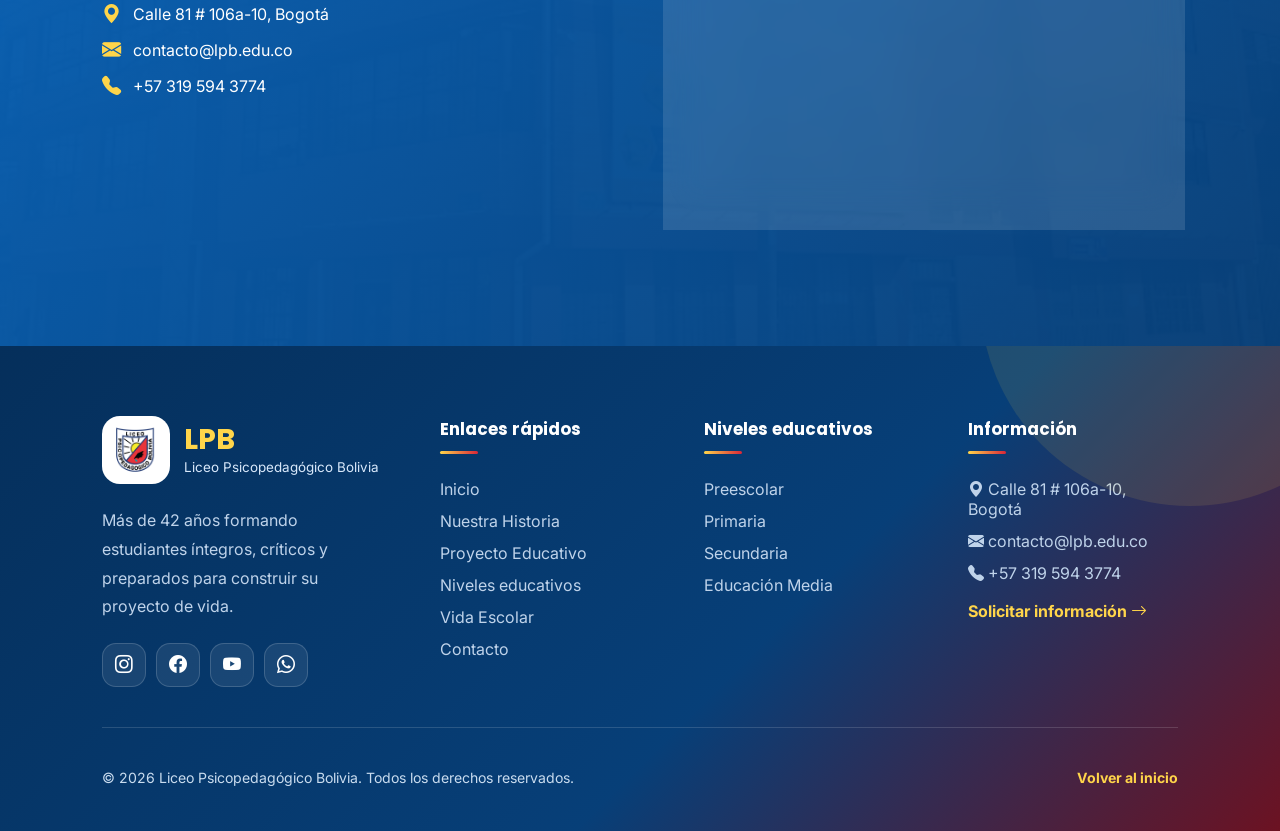
==== commit cf57ab74: "Realiza ajuste final en LPB Preview" ====
--- a/index.html
+++ b/index.html
@@ -90,7 +90,7 @@
                 </div>
 
                 <h1>
-                    Educamos hoy a quienes construirán el futuro.
+                    Educamos hoy a quienes construirán el futuro
                 </h1>
 
                 <p>
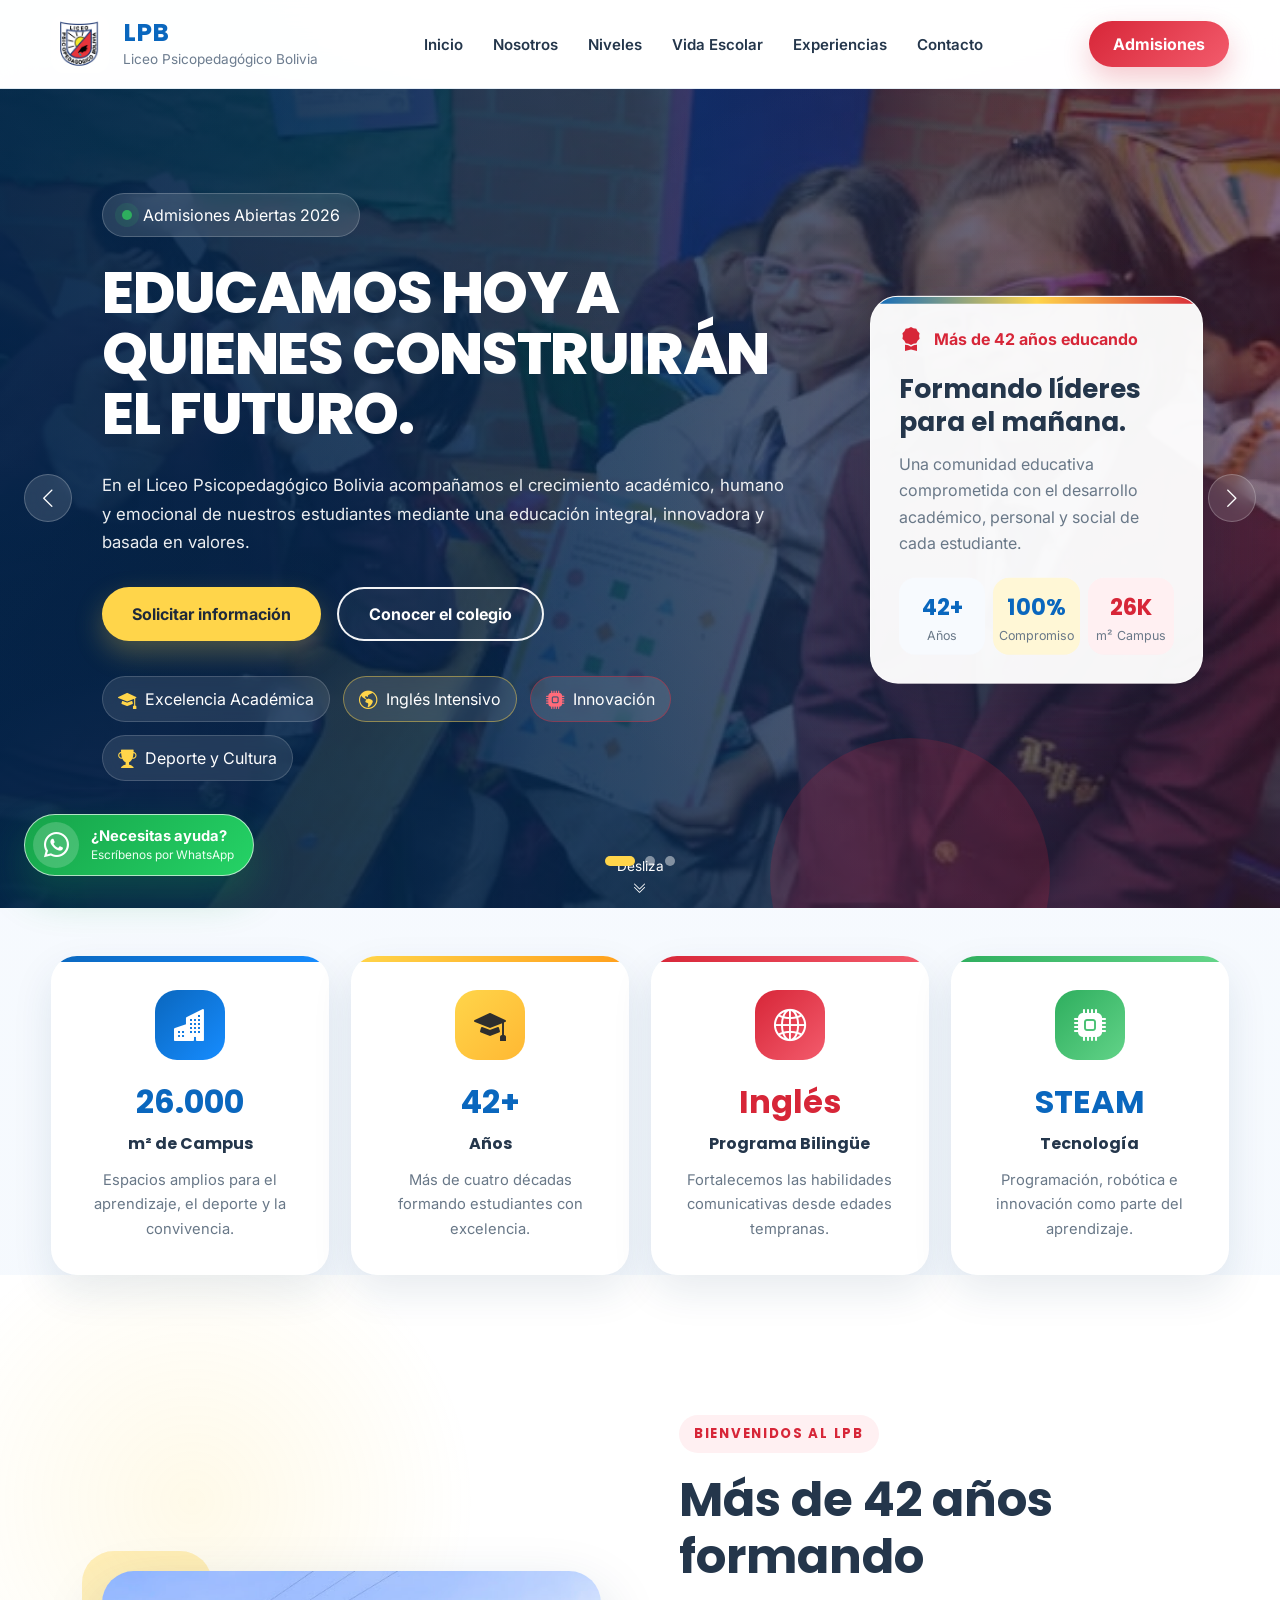
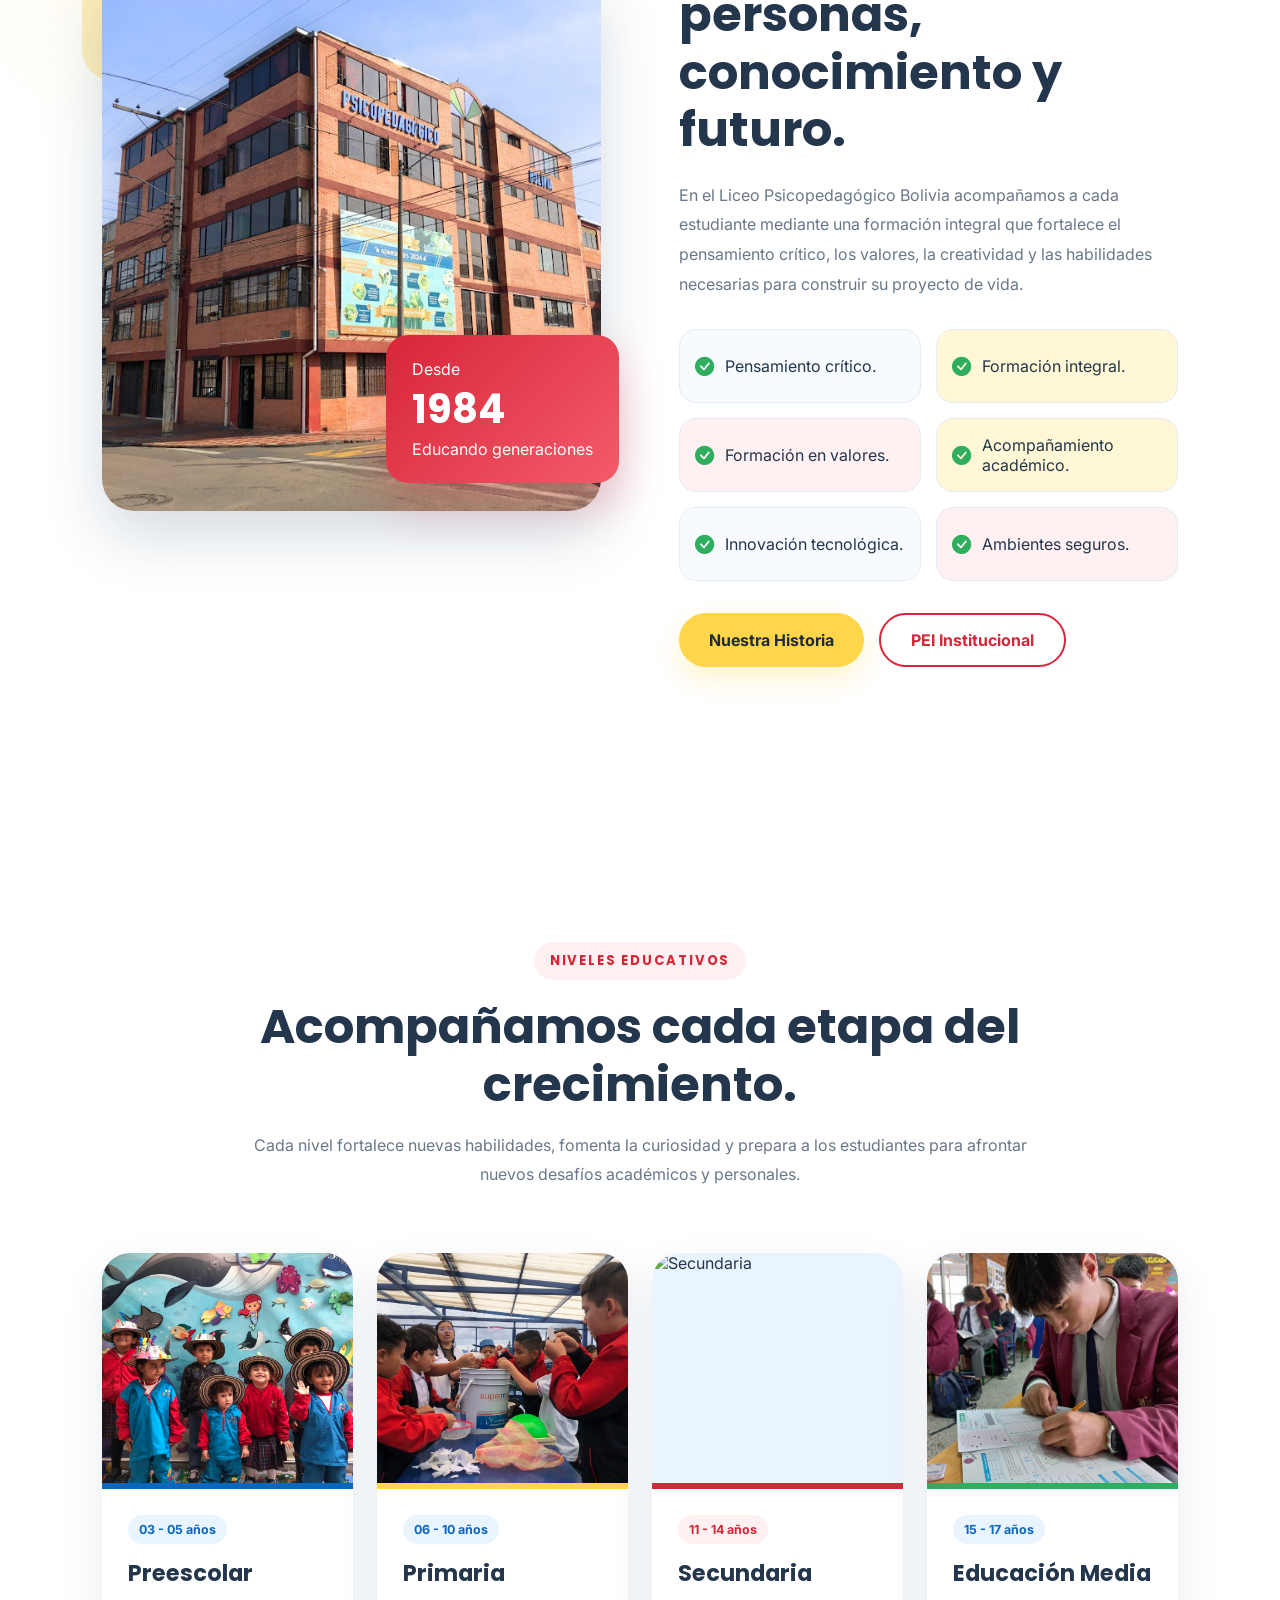
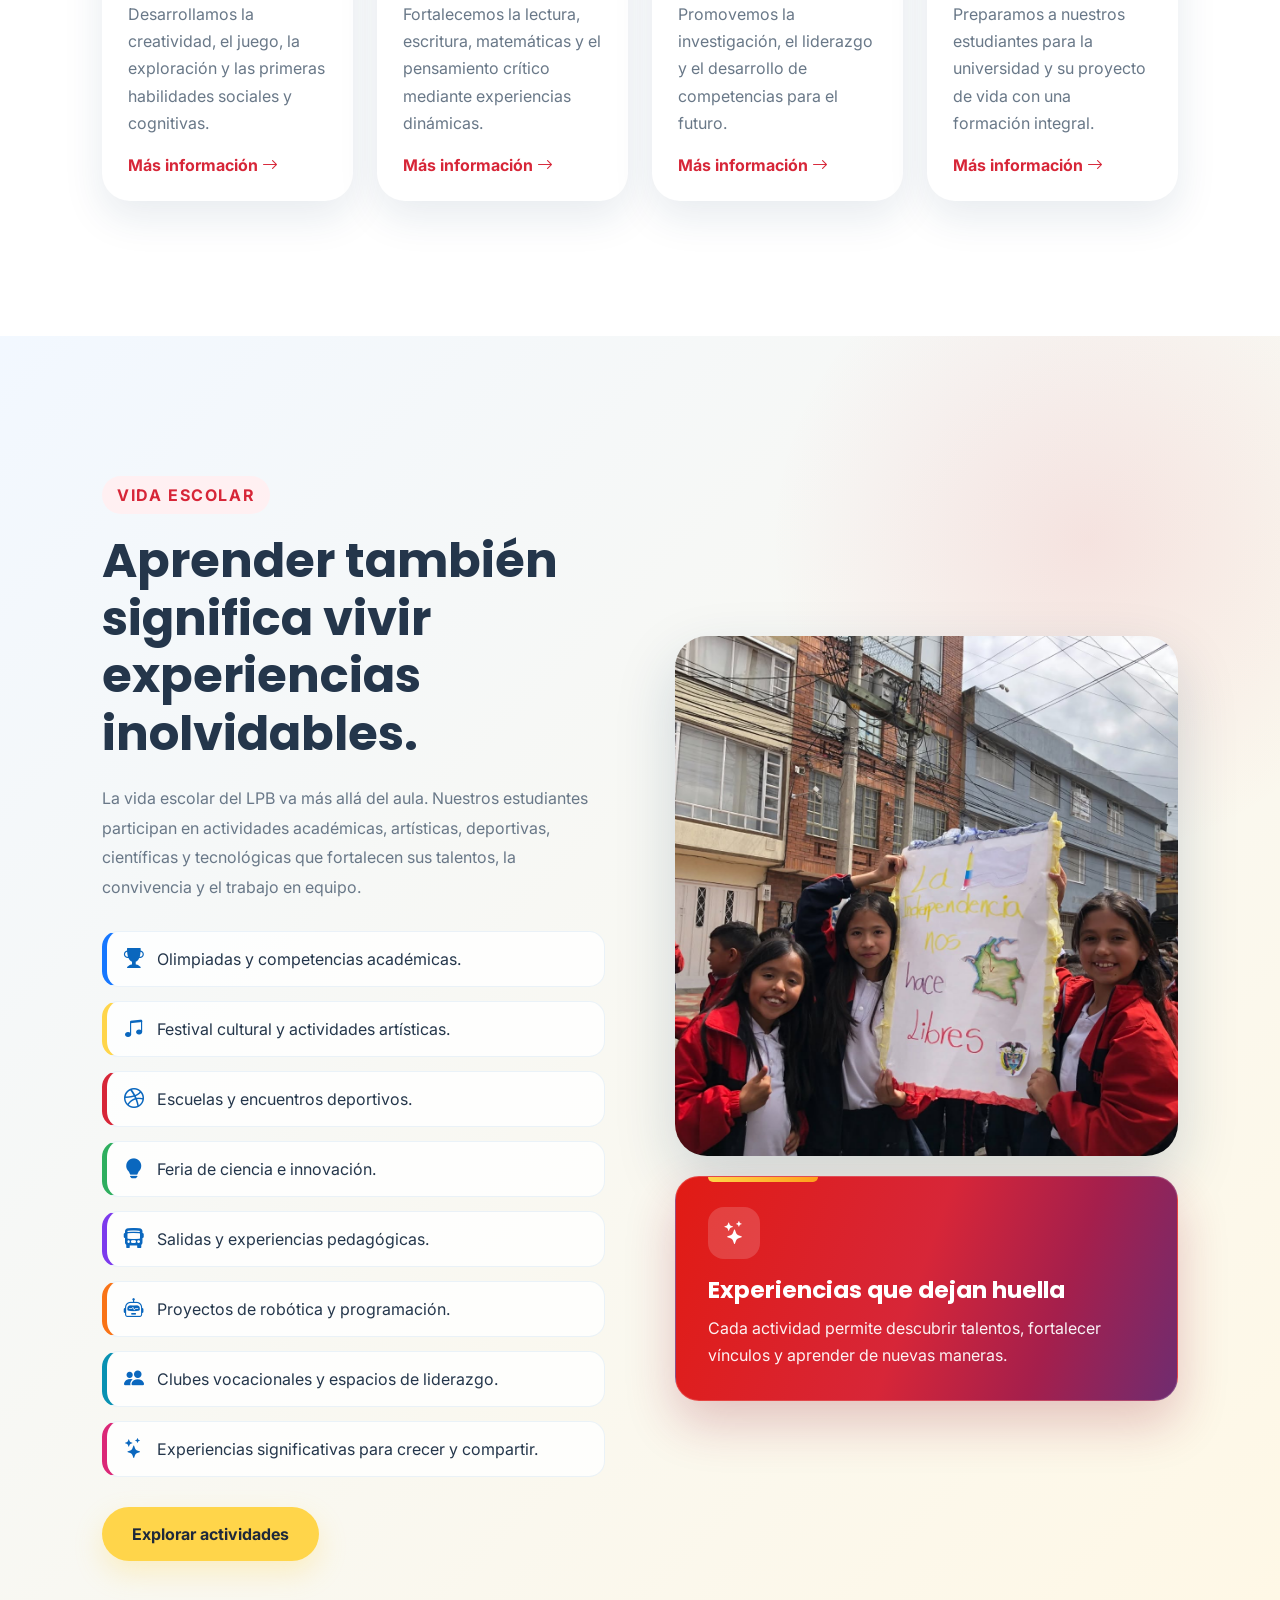
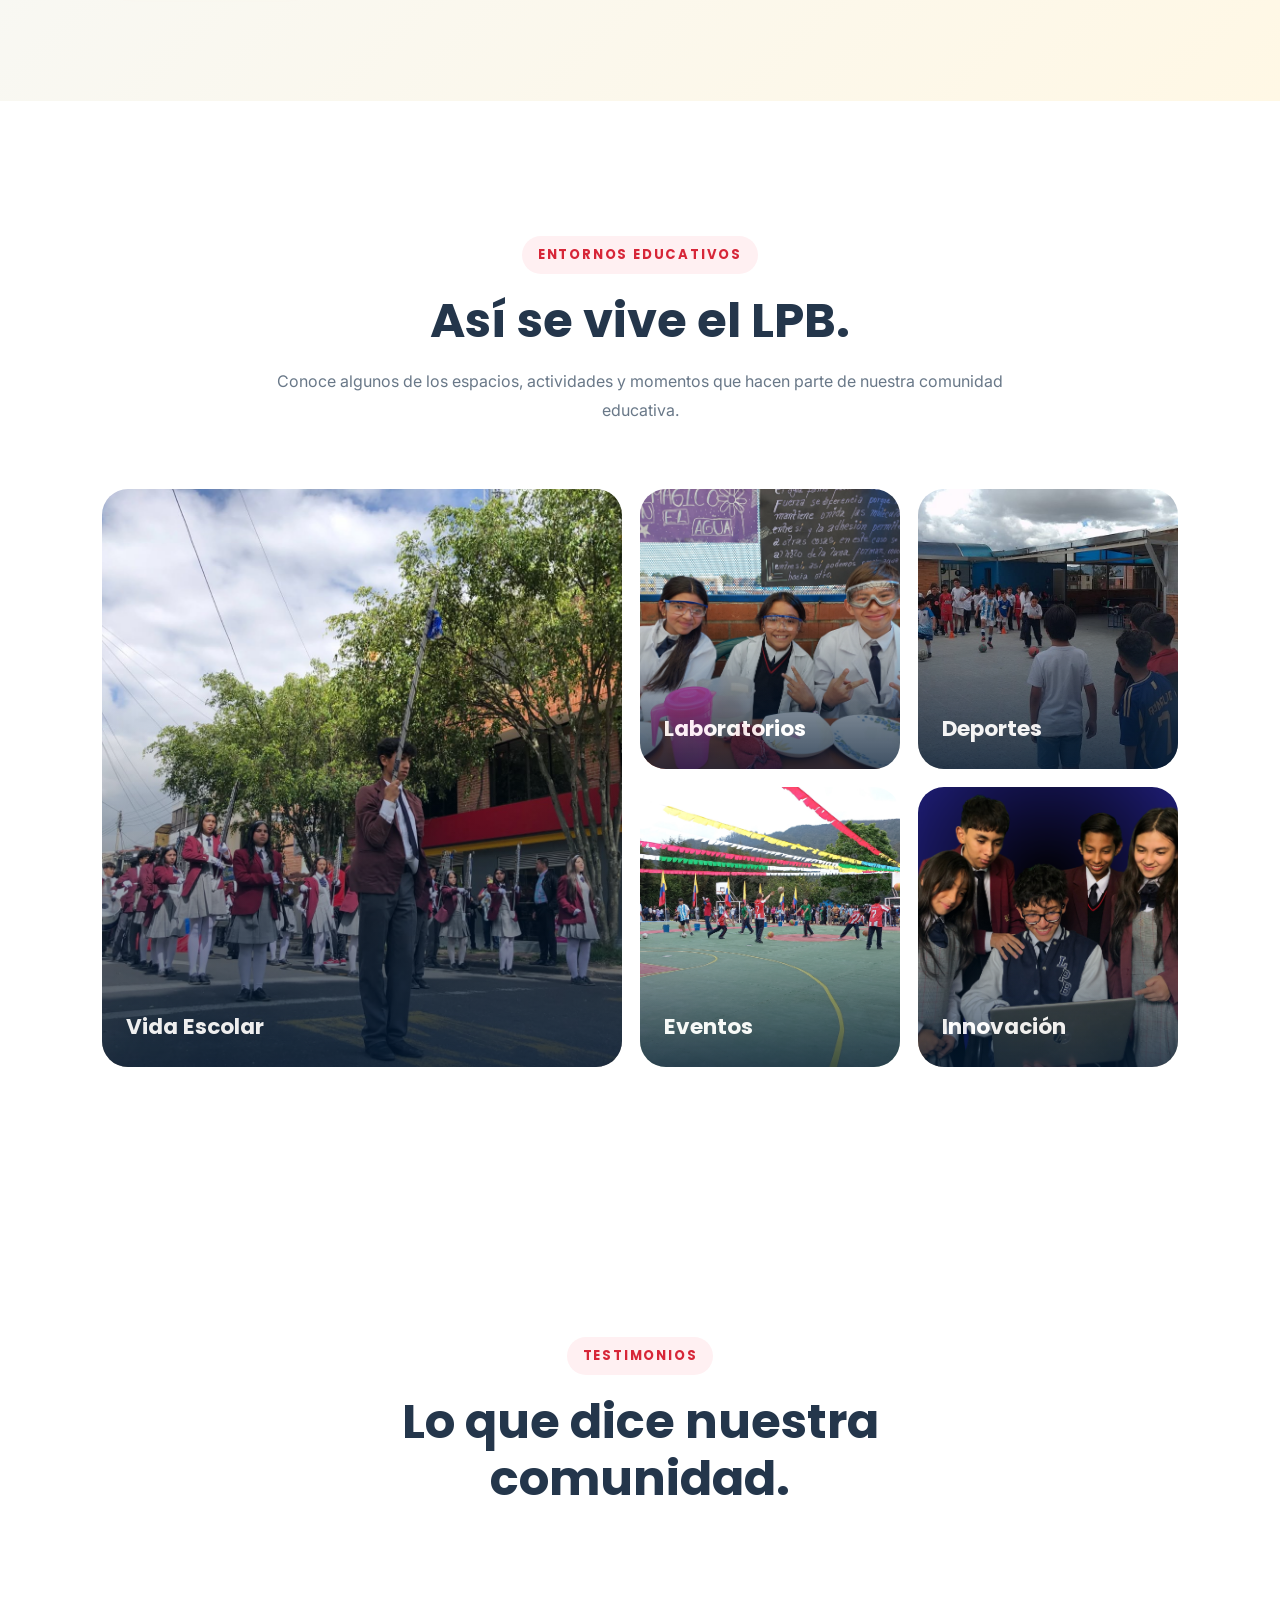
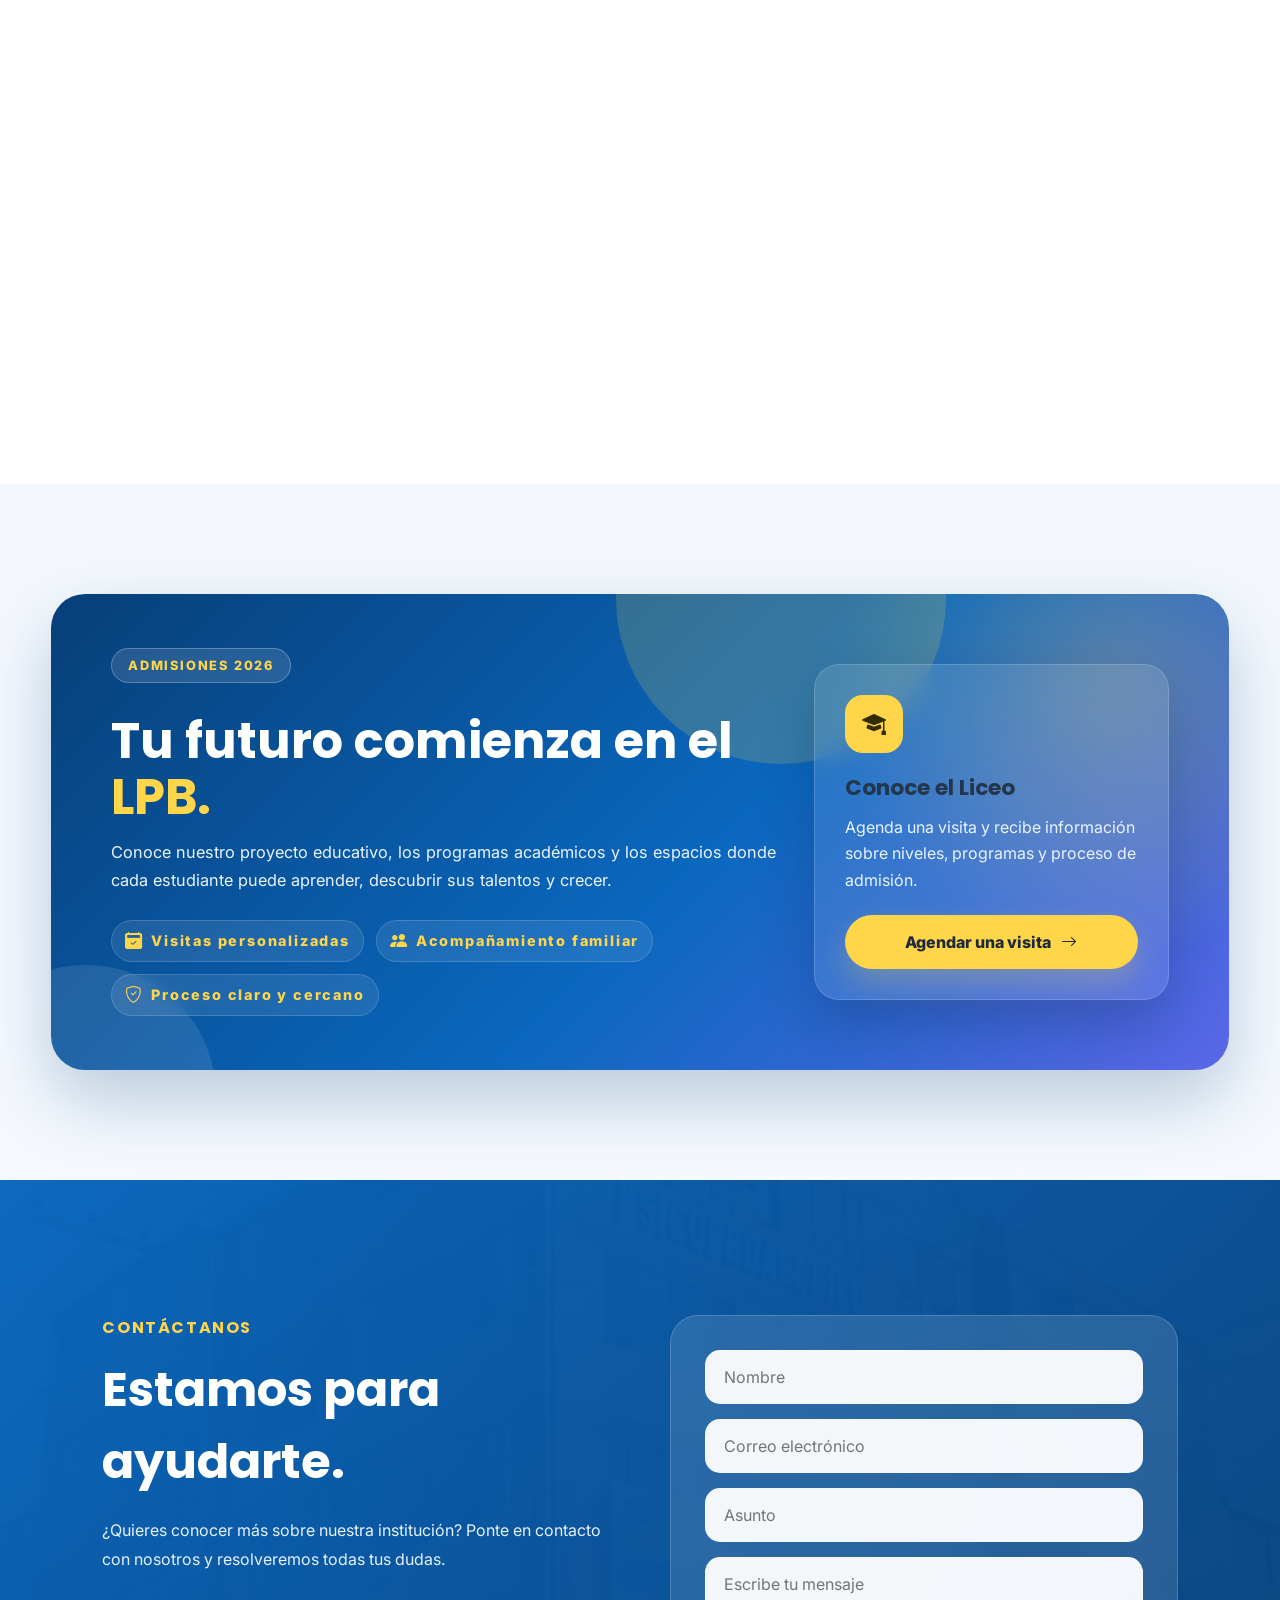
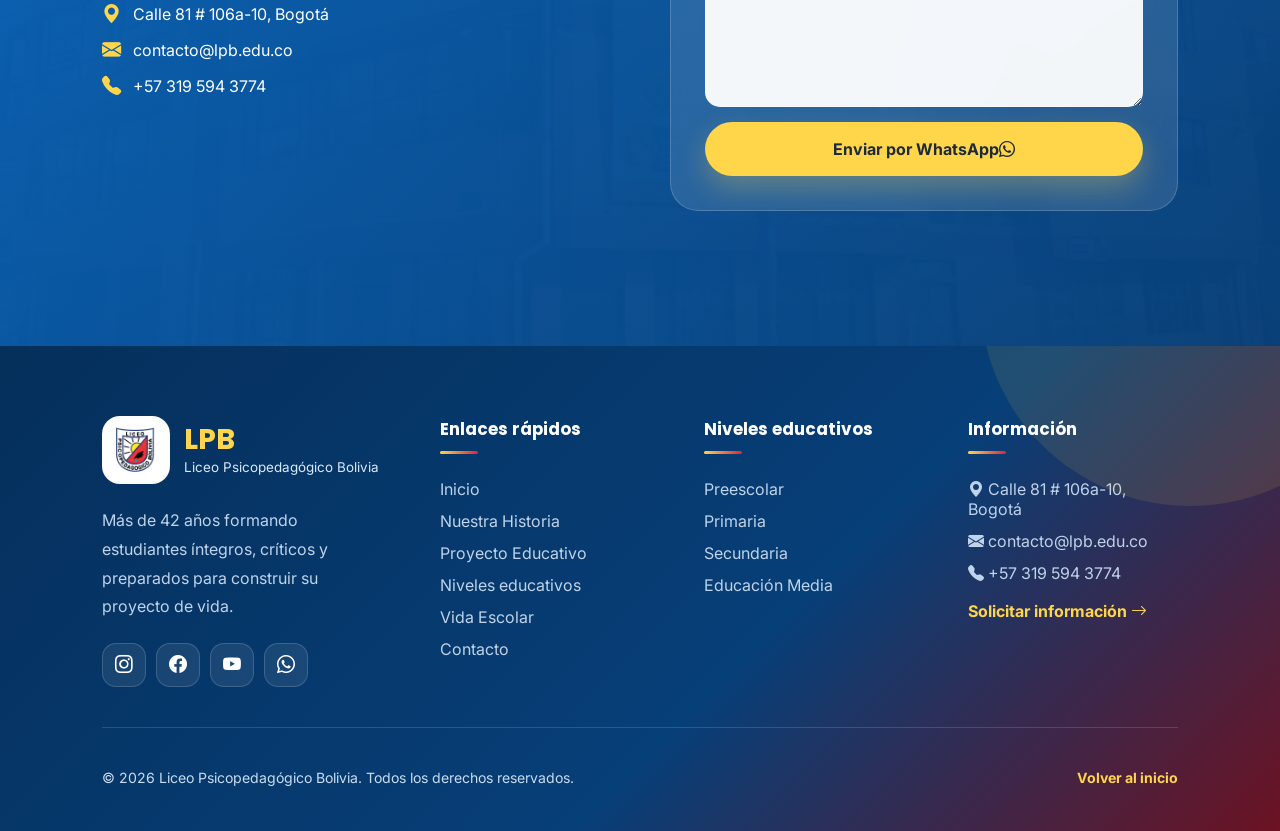
==== commit 77df4823: "Actualizar preview con los cambios finales" ====
--- a/index.html
+++ b/index.html
@@ -90,7 +90,7 @@
                 </div>
 
                 <h1>
-                    Educamos hoy a quienes construirán el futuro
+                    Educamos hoy a quienes construirán el futuro.
                 </h1>
 
                 <p>
@@ -550,7 +550,7 @@
 
 <div class="level-card">
 
-<img src="img/secundaria_1.jpg" alt="Secundaria">
+<img src="img/secundaria.jpg" alt="Secundaria">
 
 <div class="level-info">
 
@@ -907,8 +907,7 @@
 
 <div class="contact-form">
 
-<form action="https://formsubmit.co/contacto@lpb.edu.co" method="POST">
-
+<form id="contact-whatsapp-form">
     <input
         type="text"
         name="Nombre"
@@ -924,10 +923,10 @@
     >
 
     <input
-        type="hidden"
-        name="_replyto"
-        value="%email%"
-    >
+    type="hidden"
+    name="_replyto"
+    value="%email%"
+>
 
     <input
         type="text"
@@ -943,26 +942,26 @@
     ></textarea>
 
     <input
-        type="hidden"
-        name="_subject"
-        value="Nuevo mensaje desde la página web del LPB"
-    >
+    type="hidden"
+    name="_subject"
+    value="Nuevo mensaje desde la página web del LPB"
+>
 
     <input
-        type="hidden"
-        name="_template"
-        value="table"
-    >
-
-    <input
-        type="text"
-        name="_honey"
-        style="display:none"
-    >
-
+    type="hidden"
+    name="_template"
+    value="table"
+>
+
+<input
+    type="text"
+    name="_honey"
+    style="display:none"
+>
     <button type="submit" class="btn-primary">
-        Enviar mensaje
-    </button>
+    Enviar por WhatsApp
+    <i class="bi bi-whatsapp"></i>
+</button>
 
 </form>
 
@@ -980,9 +979,9 @@
 
             <div class="footer-brand">
 
-                <a href="#inicio" class="footer-logo">
-
-                    <img src="img/logo.png"
+                <a href="../index.html" class="footer-logo">
+
+                    <img src="../img/logo.png"
                         alt="Logo del Liceo Psicopedagógico Bolivia">
 
                     <div>
@@ -1093,8 +1092,10 @@
     +57 319 594 3774
 </a>
 
-                <a href="../index.html#contacto"
-                    class="footer-contact-link">
+                <a href="https://wa.me/573102539151?text=Buenas%2C%20necesito%20m%C3%A1s%20informaci%C3%B3n%20sobre%20el%20colegio."
+   class="footer-contact-link"
+   target="_blank"
+   rel="noopener">
 
                     Solicitar información
 
@@ -1184,4 +1185,4 @@
 
 </body>
 
-</html>+</html>
--- a/estilos.css
+++ b/estilos.css
@@ -13720,4 +13720,324 @@
         visibility:visible !important;
         opacity:1 !important;
     }
-}+}
+
+/* ==========================================================
+   REDISEÑO VISUAL — PÁGINA PEI
+   Solo modifica el contenido del PEI. No afecta el footer.
+========================================================== */
+
+/* Introducción más compacta */
+
+.pei-declaration {
+    padding: 90px 20px;
+    background:
+        radial-gradient(circle at 92% 10%, rgba(255, 237, 0, 0.12), transparent 22%),
+        radial-gradient(circle at 8% 90%, rgba(225, 27, 20, 0.07), transparent 24%),
+        #ffffff;
+}
+
+.pei-declaration-content {
+    max-width: 1000px;
+}
+
+.pei-declaration .section-label {
+    margin-bottom: 16px;
+}
+
+.pei-declaration h2 {
+    margin-bottom: 22px;
+    font-size: clamp(2.6rem, 5vw, 4.5rem);
+}
+
+.pei-main-phrase {
+    max-width: 760px;
+    font-size: clamp(1.2rem, 2.2vw, 1.75rem);
+}
+
+.pei-concepts {
+    gap: 16px;
+    margin-top: 42px;
+}
+
+.pei-concept {
+    padding: 13px 24px;
+    border: 1px solid rgba(35, 55, 115, 0.14);
+    border-radius: 999px;
+    background: #f8faff;
+    font-size: 1rem;
+    box-shadow: 0 8px 22px rgba(35, 55, 115, 0.06);
+}
+
+.pei-concept::after {
+    display: none;
+}
+
+.pei-concept:hover {
+    color: #233773;
+    background: #ffed00;
+    border-color: #ffed00;
+    transform: translateY(-4px);
+}
+
+
+/* Pilares en cuadrícula 2 × 2 */
+
+.pei-pillars {
+    padding: 90px 8%;
+    background: #f7f9fd;
+}
+
+.pei-pillars .section-heading {
+    max-width: 820px;
+    margin: 0 auto 48px;
+    text-align: center;
+}
+
+.pei-pillars .section-heading h2 {
+    margin: 12px 0 16px;
+}
+
+.pei-pillars .section-heading p {
+    margin: 0 auto;
+}
+
+.pillar-list {
+    display: grid;
+    grid-template-columns: repeat(2, minmax(0, 1fr));
+    gap: 24px;
+}
+
+.pillar-item {
+    display: block;
+    min-height: 290px;
+    padding: 38px;
+    border: 1px solid rgba(35, 55, 115, 0.12);
+    border-radius: 24px;
+    background: #ffffff;
+    box-shadow: 0 14px 38px rgba(35, 55, 115, 0.08);
+}
+
+.pillar-item::before {
+    width: 100%;
+    height: 6px;
+    transform: scaleX(1);
+    transform-origin: left;
+}
+
+.pillar-item::after {
+    display: none;
+}
+
+.pillar-number {
+    display: inline-flex;
+    width: 66px;
+    height: 66px;
+    margin-bottom: 28px;
+    align-items: center;
+    justify-content: center;
+    border-radius: 18px;
+    background: rgba(35, 55, 115, 0.08);
+    font-size: 1.7rem;
+}
+
+.pillar-content {
+    max-width: none;
+}
+
+.pillar-content h3 {
+    margin-bottom: 14px;
+    font-size: clamp(1.55rem, 2.4vw, 2rem);
+}
+
+.pillar-content h3::after {
+    width: 42px;
+    height: 3px;
+    margin-top: 12px;
+}
+
+.pillar-content p {
+    max-width: none;
+    font-size: 1rem;
+    line-height: 1.7;
+}
+
+.pillar-item:hover {
+    transform: translateY(-8px);
+}
+
+.pillar-item:hover .pillar-content h3 {
+    transform: none;
+}
+
+.pillar-item:nth-child(1)::before {
+    background: #233773;
+}
+
+.pillar-item:nth-child(2)::before {
+    background: #2e8b57;
+}
+
+.pillar-item:nth-child(3)::before {
+    background: #d9a400;
+}
+
+.pillar-item:nth-child(4)::before {
+    background: #e11b14;
+}
+
+.pillar-item:nth-child(2) .pillar-number {
+    color: #2e8b57;
+    background: rgba(46, 139, 87, 0.1);
+}
+
+.pillar-item:nth-child(3) .pillar-number {
+    color: #b88900;
+    background: rgba(217, 164, 0, 0.12);
+}
+
+.pillar-item:nth-child(4) .pillar-number {
+    color: #e11b14;
+    background: rgba(225, 27, 20, 0.09);
+}
+
+
+/* Corazón del PEI más visible y compacto */
+
+.pei-core {
+    padding: 90px 20px;
+    background:
+        linear-gradient(135deg, rgba(35, 55, 115, 0.04), transparent 50%),
+        #ffffff;
+}
+
+.pei-core .section-heading {
+    max-width: 760px;
+    margin: 0 auto 45px;
+}
+
+.pei-core .section-heading h2 {
+    color: #233773;
+    font-size: clamp(2.2rem, 4vw, 3.5rem);
+}
+
+.pei-diagram {
+    width: min(100%, 900px);
+    height: 540px;
+    margin: 0 auto;
+    border: 1px solid rgba(35, 55, 115, 0.1);
+    border-radius: 32px;
+    background:
+        radial-gradient(circle at center, rgba(255, 237, 0, 0.13), transparent 28%),
+        #f8faff;
+    box-shadow: 0 18px 45px rgba(35, 55, 115, 0.08);
+}
+
+.diagram-center {
+    width: 190px;
+    height: 190px;
+}
+
+.diagram-item {
+    width: 210px;
+}
+
+.diagram-item.top {
+    top: 28px;
+}
+
+.diagram-item.left {
+    left: 45px;
+}
+
+.diagram-item.right {
+    right: 45px;
+}
+
+.diagram-item.bottom {
+    bottom: 22px;
+}
+
+.diagram-item i {
+    width: 70px;
+    height: 70px;
+    margin-bottom: 12px;
+    background: #ffffff;
+}
+
+
+/* Adaptación para tablet y celular */
+
+@media (max-width: 850px) {
+    .pillar-list {
+        grid-template-columns: 1fr;
+    }
+
+    .pillar-item {
+        min-height: auto;
+    }
+
+    .pei-diagram {
+        display: grid;
+        grid-template-columns: repeat(2, minmax(0, 1fr));
+        gap: 18px;
+        height: auto;
+        padding: 28px;
+    }
+
+    .diagram-center,
+    .diagram-item,
+    .diagram-item.top,
+    .diagram-item.left,
+    .diagram-item.right,
+    .diagram-item.bottom {
+        position: static;
+        width: auto;
+        transform: none;
+    }
+
+    .diagram-center {
+        grid-column: 1 / -1;
+        width: 160px;
+        height: 160px;
+        margin: 0 auto 10px;
+    }
+
+    .diagram-item {
+        padding: 22px 14px;
+        border-radius: 20px;
+        background: #ffffff;
+    }
+}
+
+@media (max-width: 560px) {
+    .pei-declaration,
+    .pei-pillars,
+    .pei-core {
+        padding: 70px 18px;
+    }
+
+    .pei-concepts {
+        display: grid;
+        grid-template-columns: repeat(2, 1fr);
+        gap: 12px;
+    }
+
+    .pei-concept {
+        padding: 12px 10px;
+        text-align: center;
+    }
+
+    .pillar-item {
+        padding: 30px 25px;
+    }
+
+    .pei-diagram {
+        grid-template-columns: 1fr;
+        padding: 20px;
+    }
+
+    .diagram-center {
+        grid-column: auto;
+    }
+}
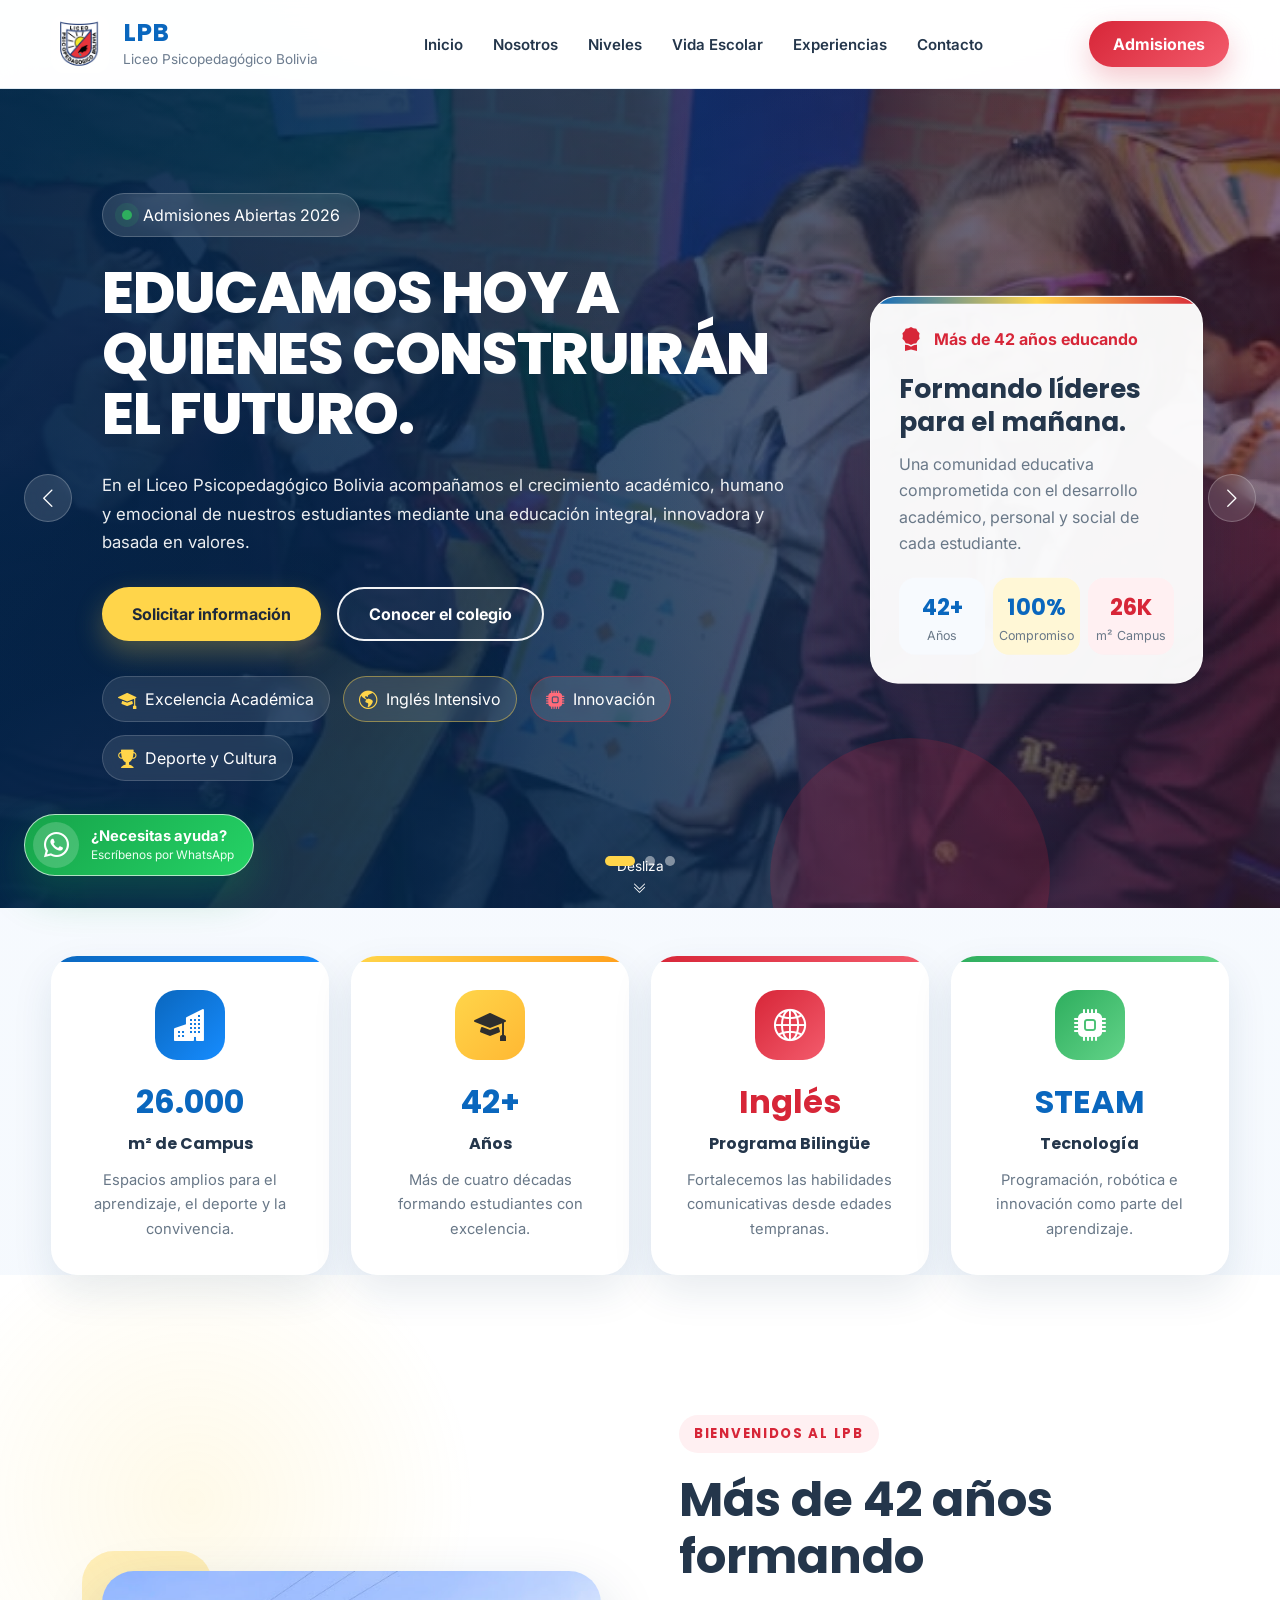
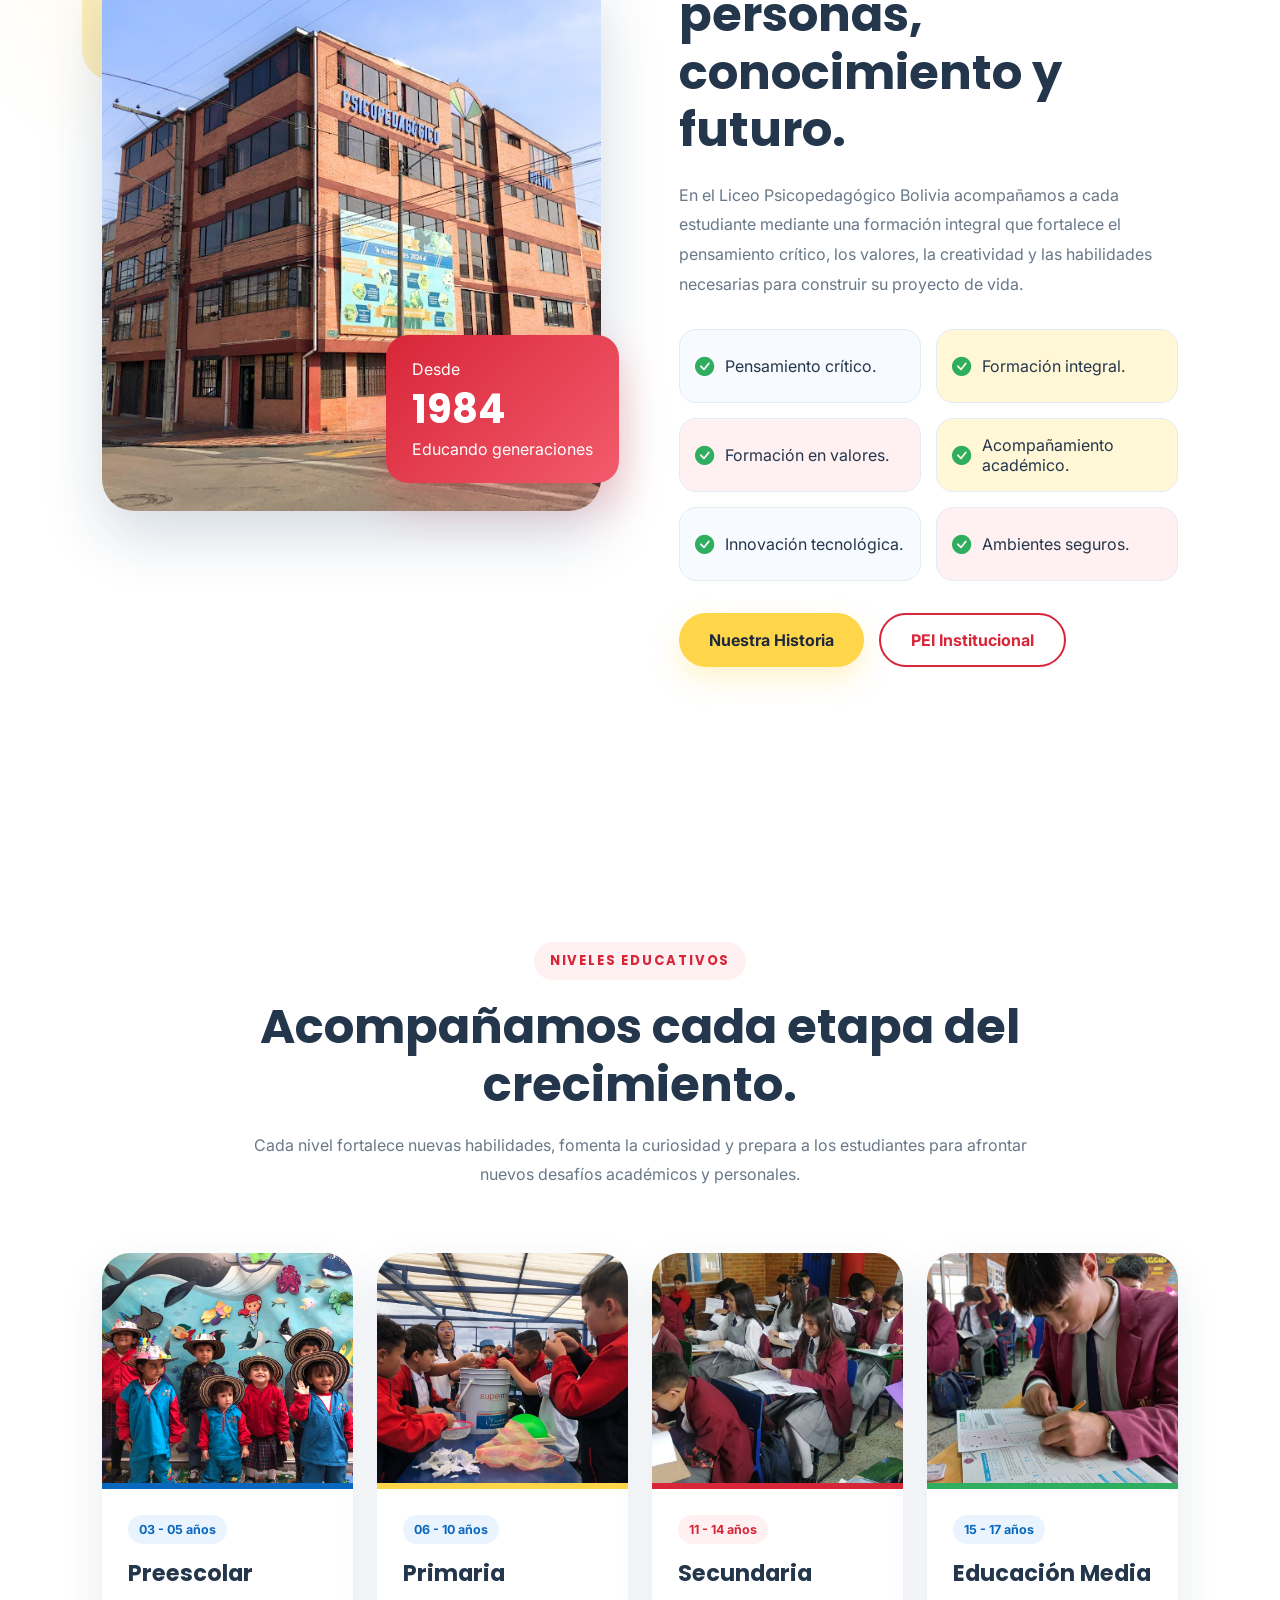
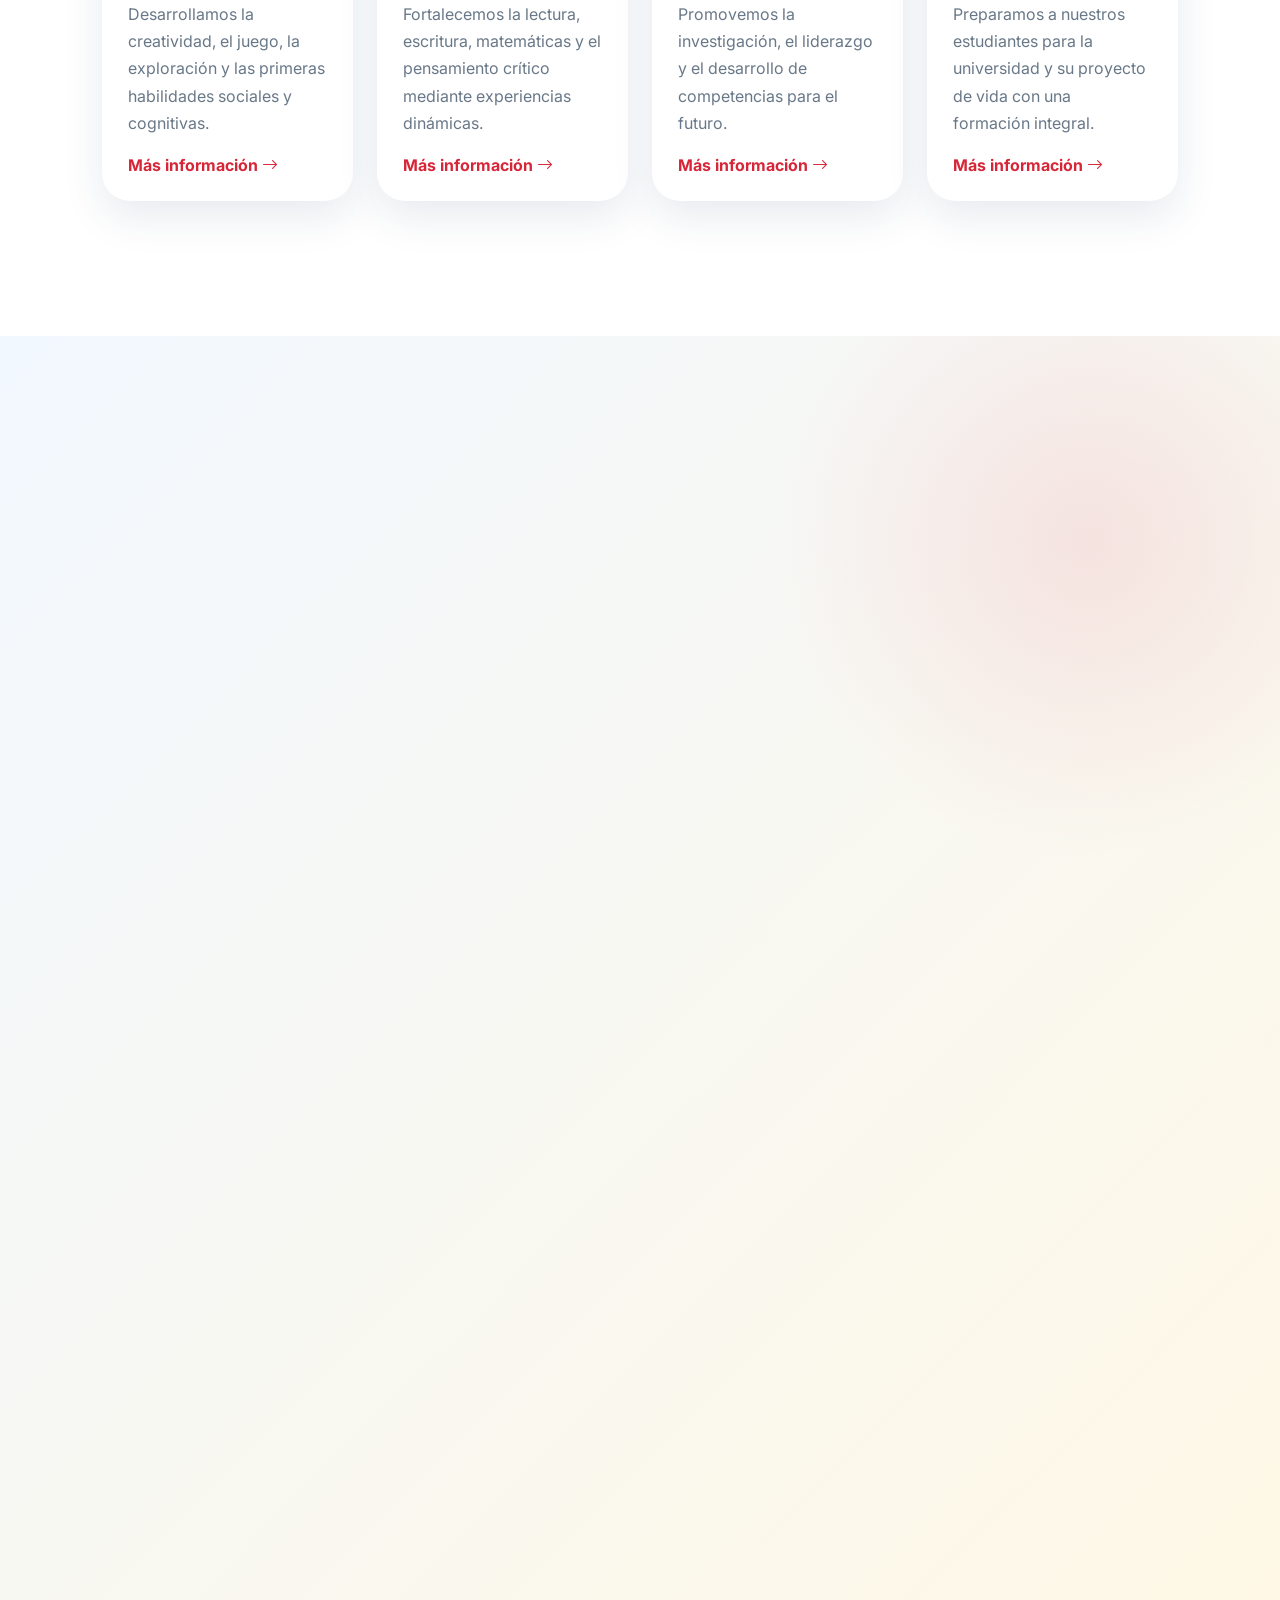
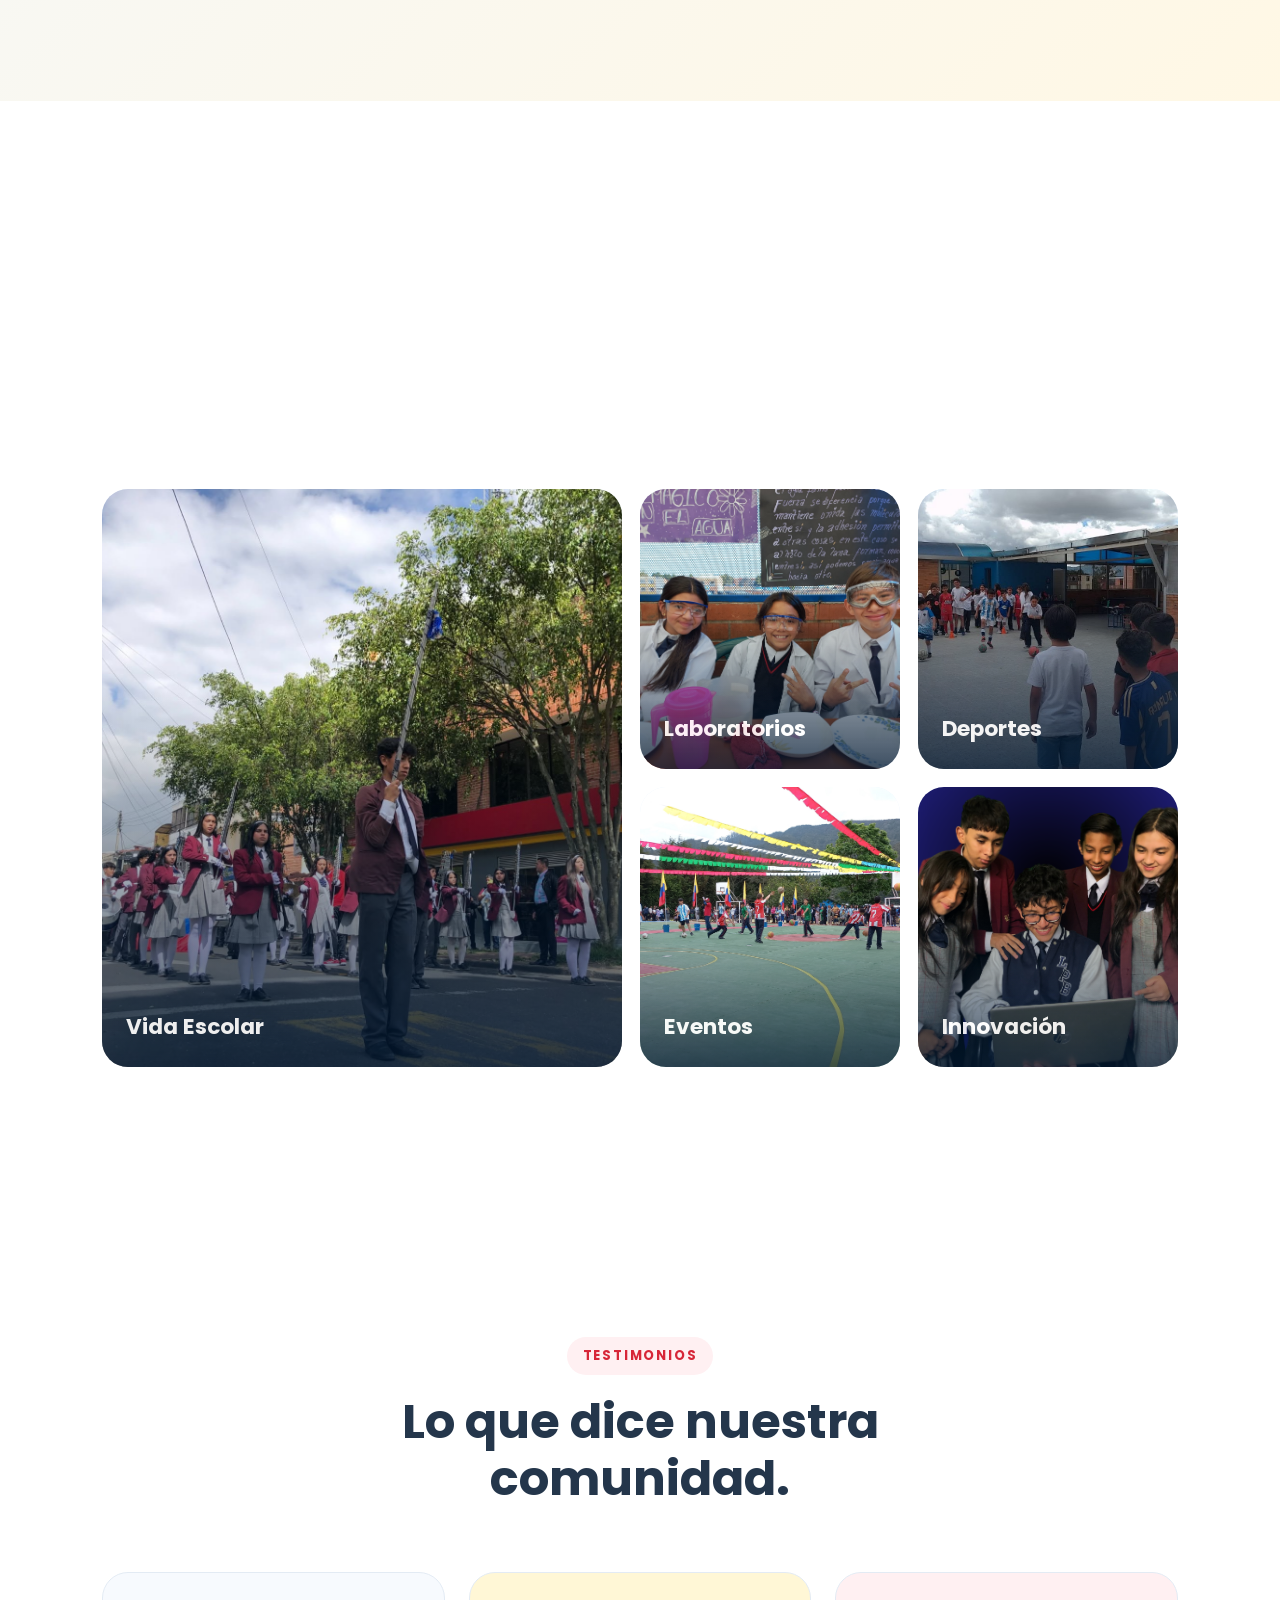
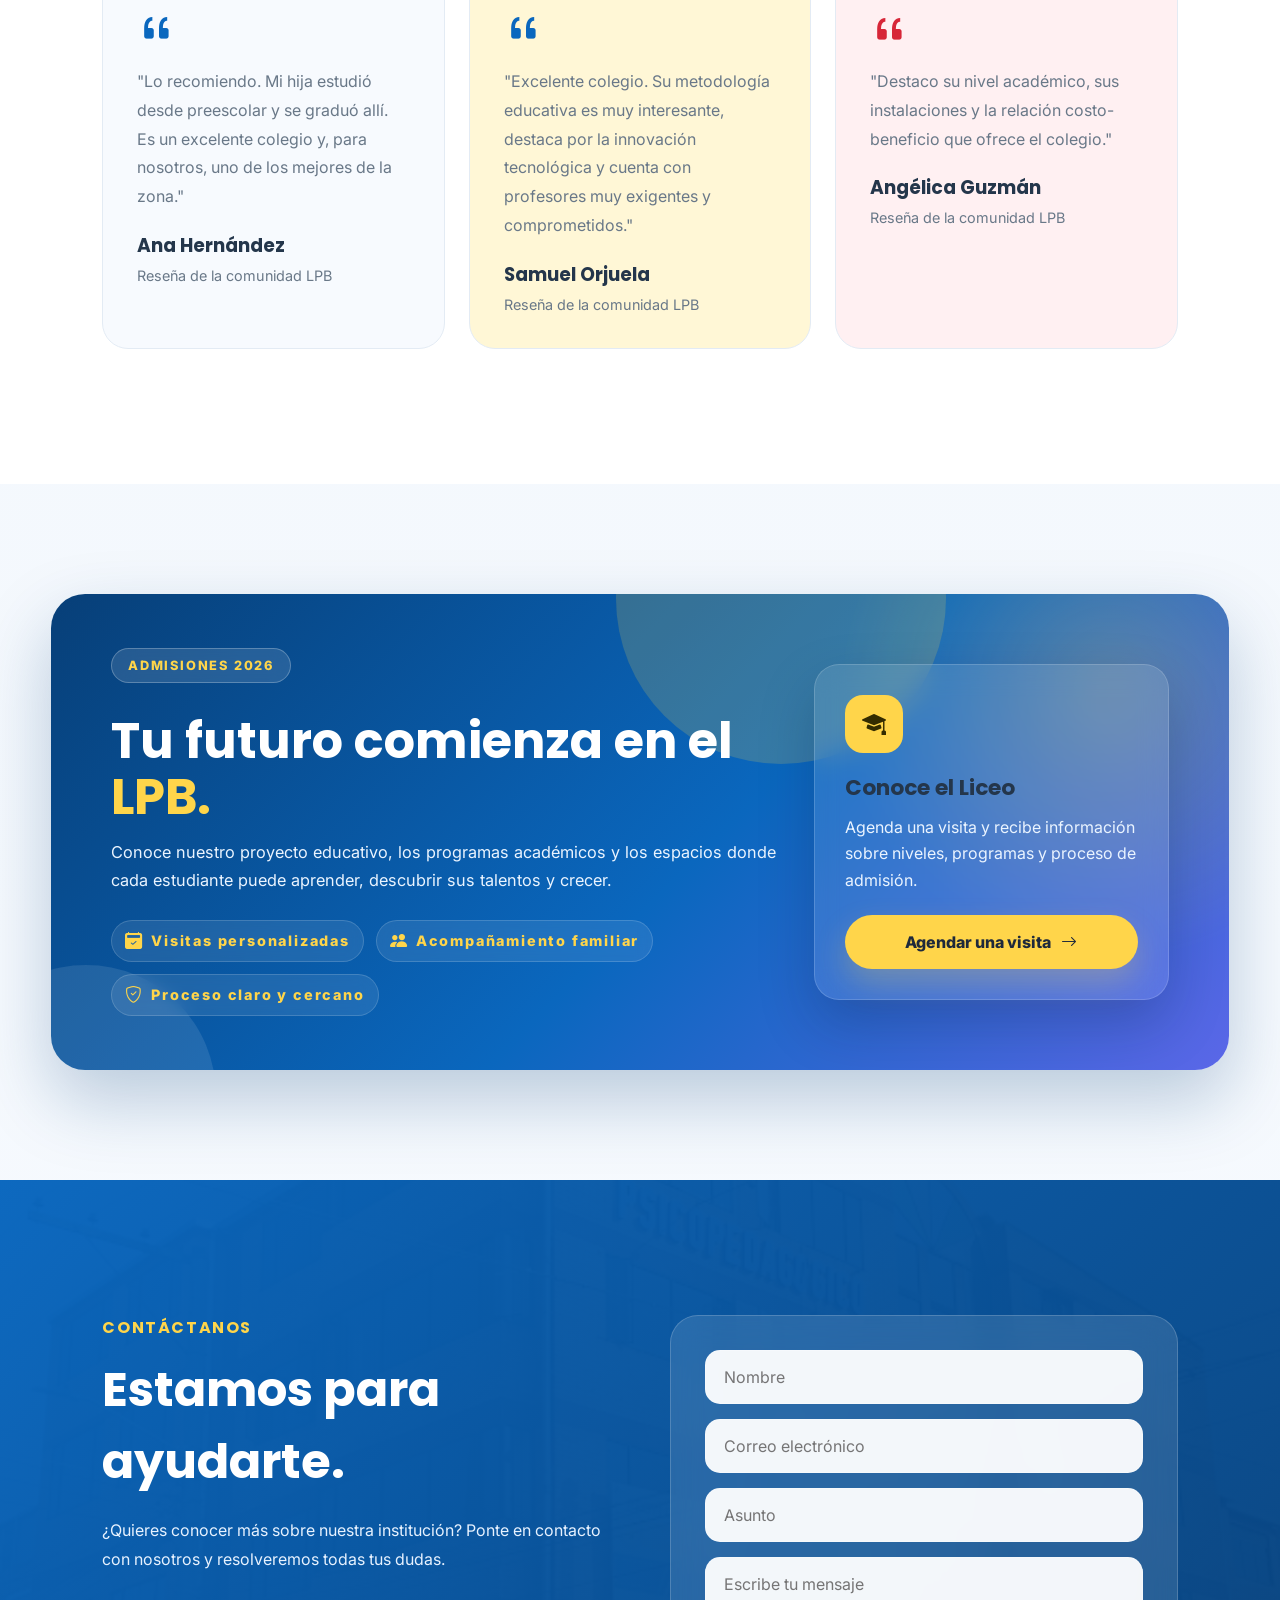
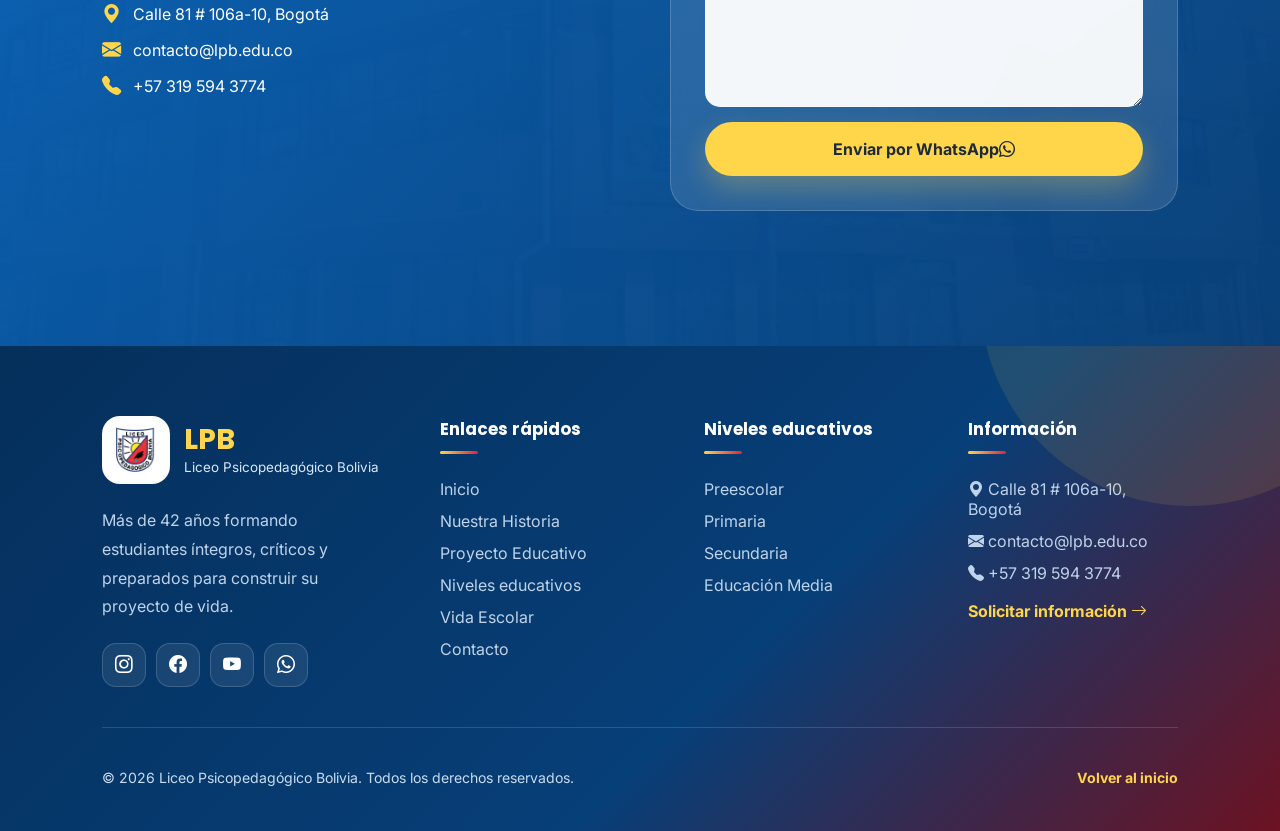
==== commit a698147c: "Agregar favicon a todas las páginas del preview" ====
--- a/index.html
+++ b/index.html
@@ -17,6 +17,8 @@
 <link rel="stylesheet" href="https://cdn.jsdelivr.net/npm/bootstrap-icons@1.11.3/font/bootstrap-icons.min.css">
 
 <link rel="stylesheet" href="estilos.css">
+
+<link rel="icon" type="image/png" href="img/logo.png">
 
 </head>
 
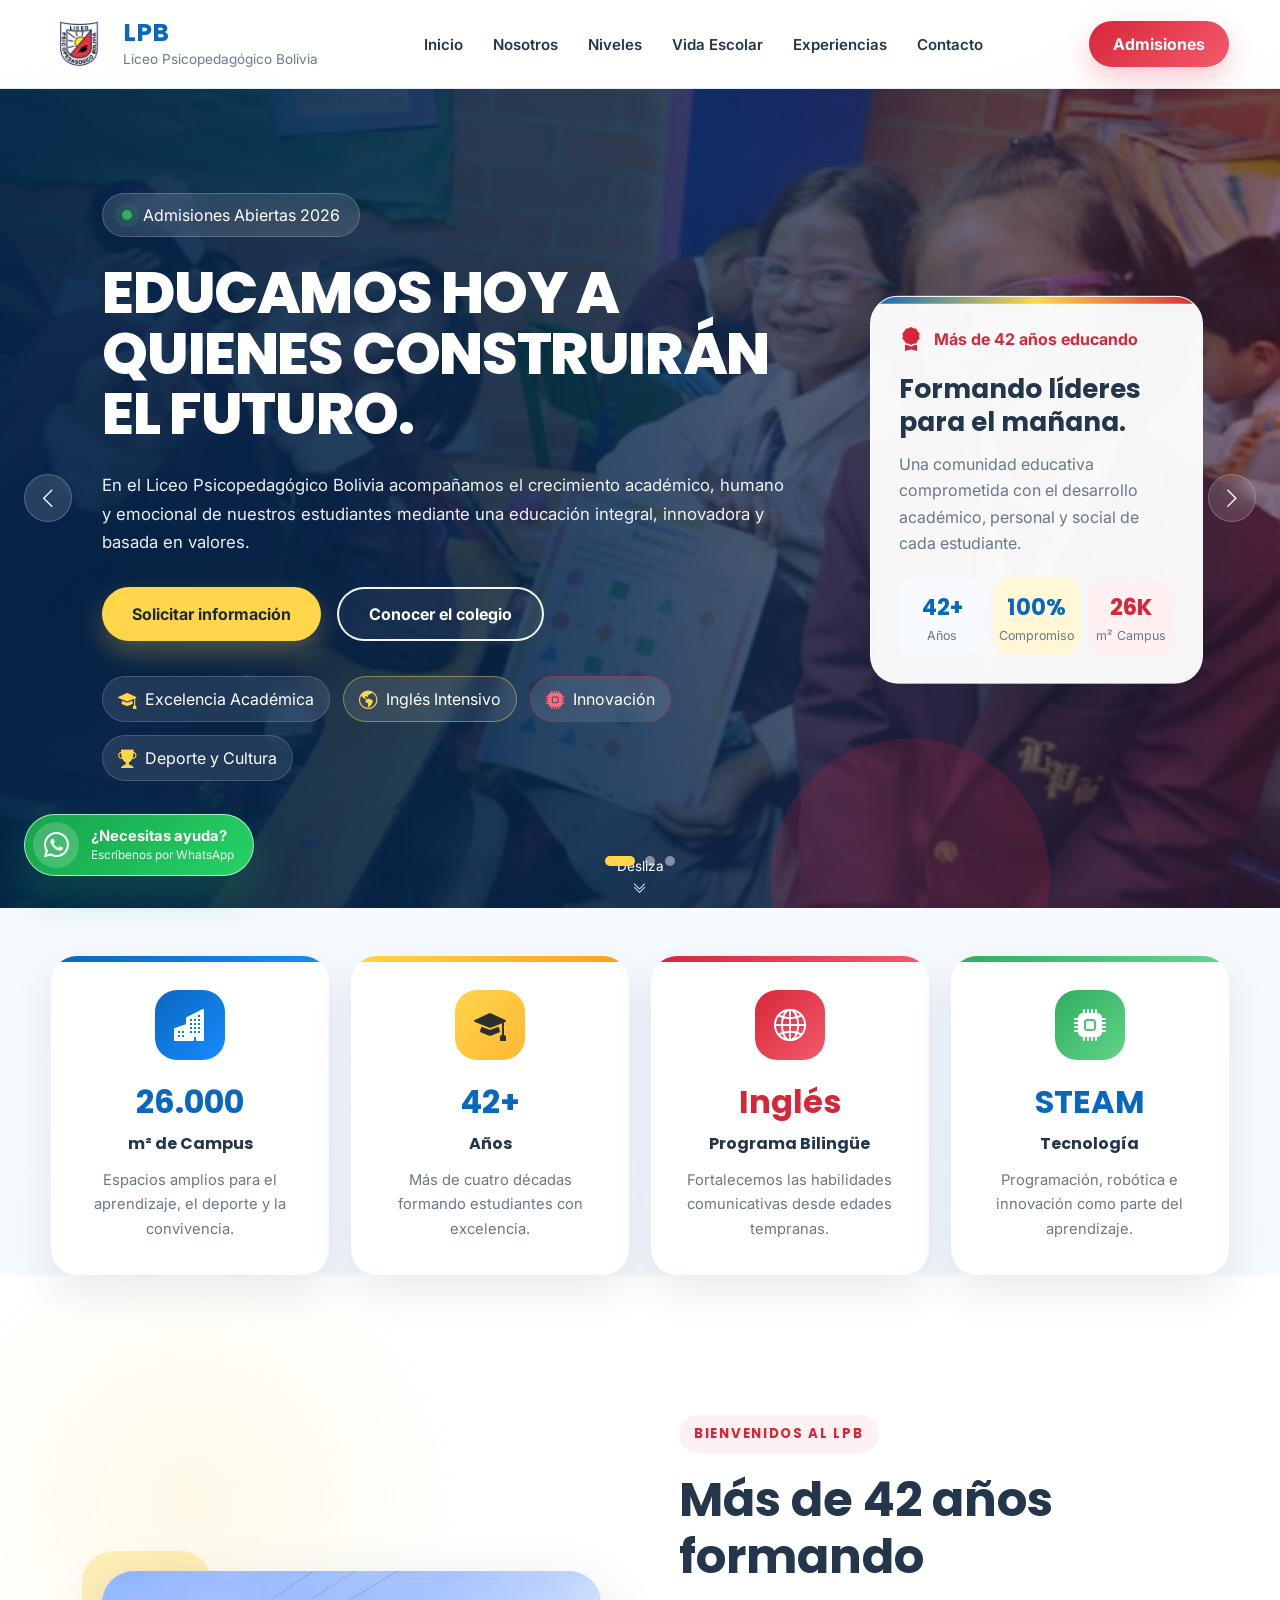
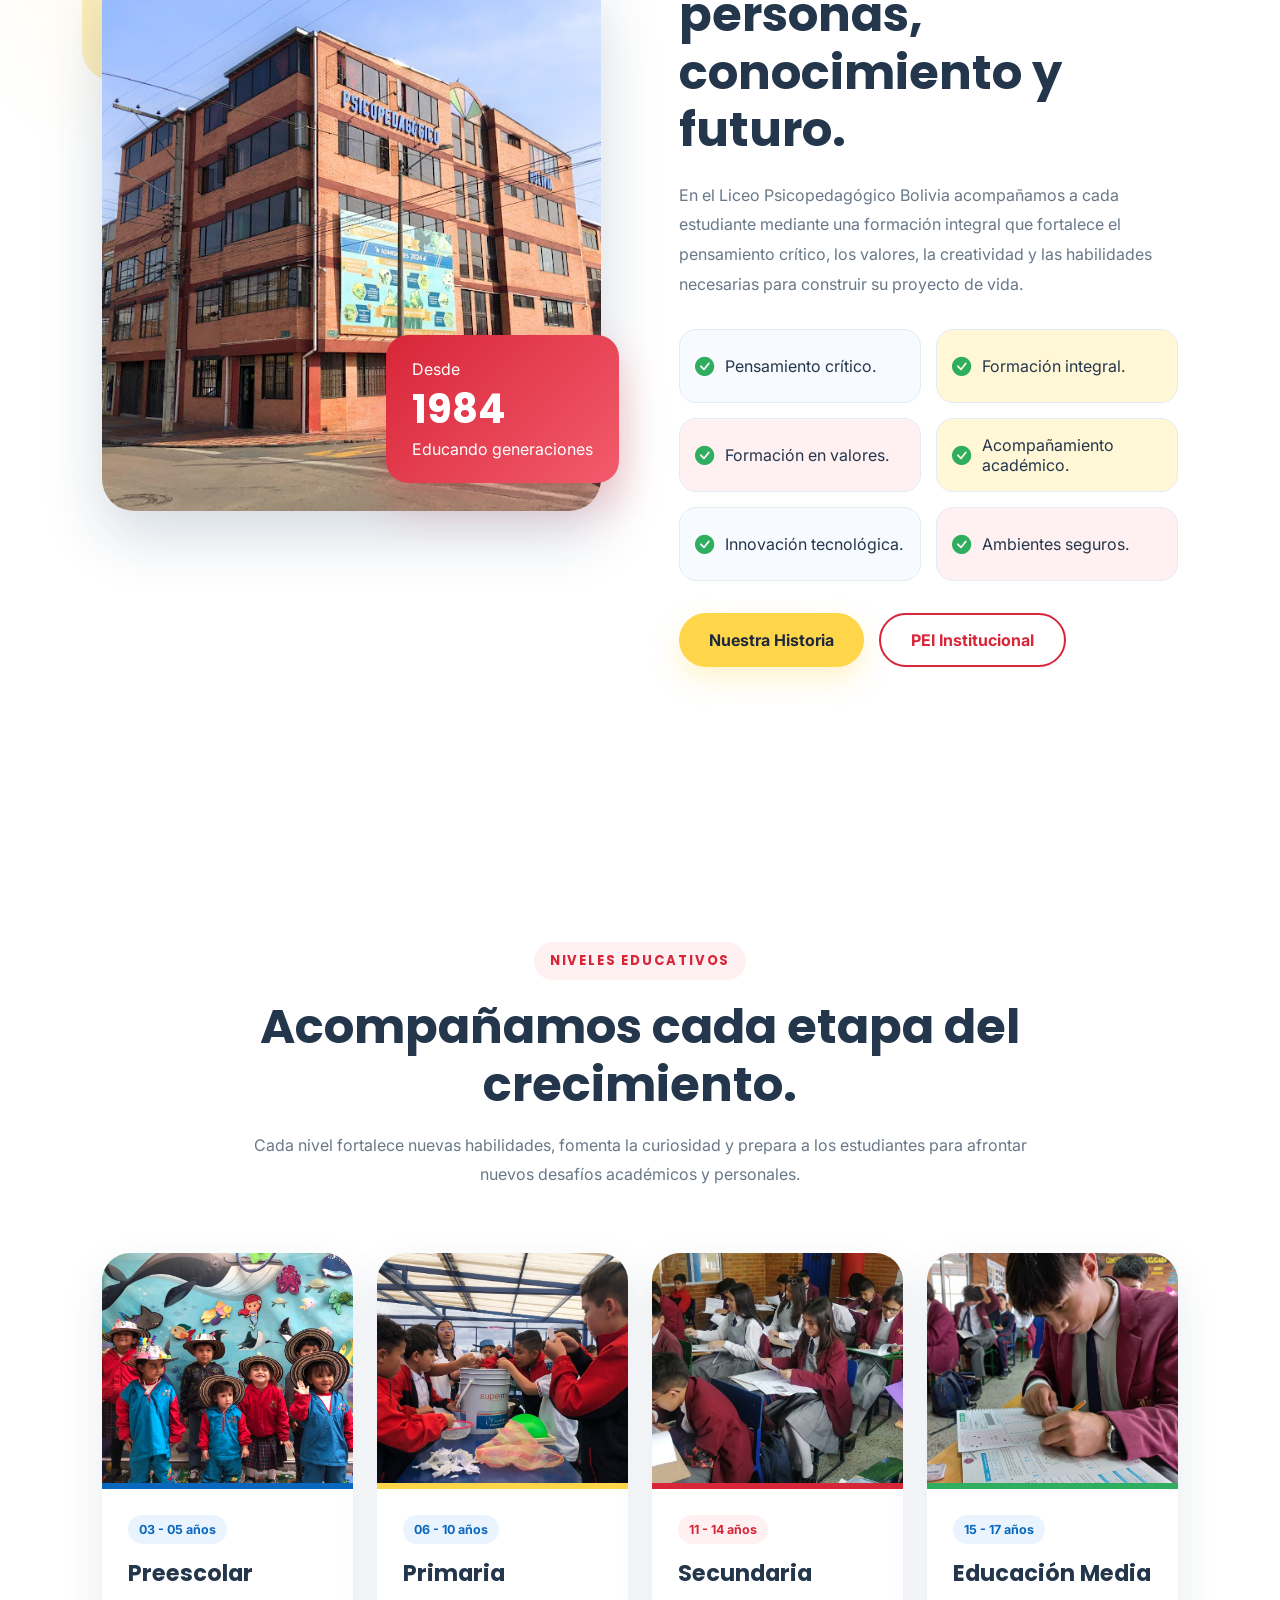
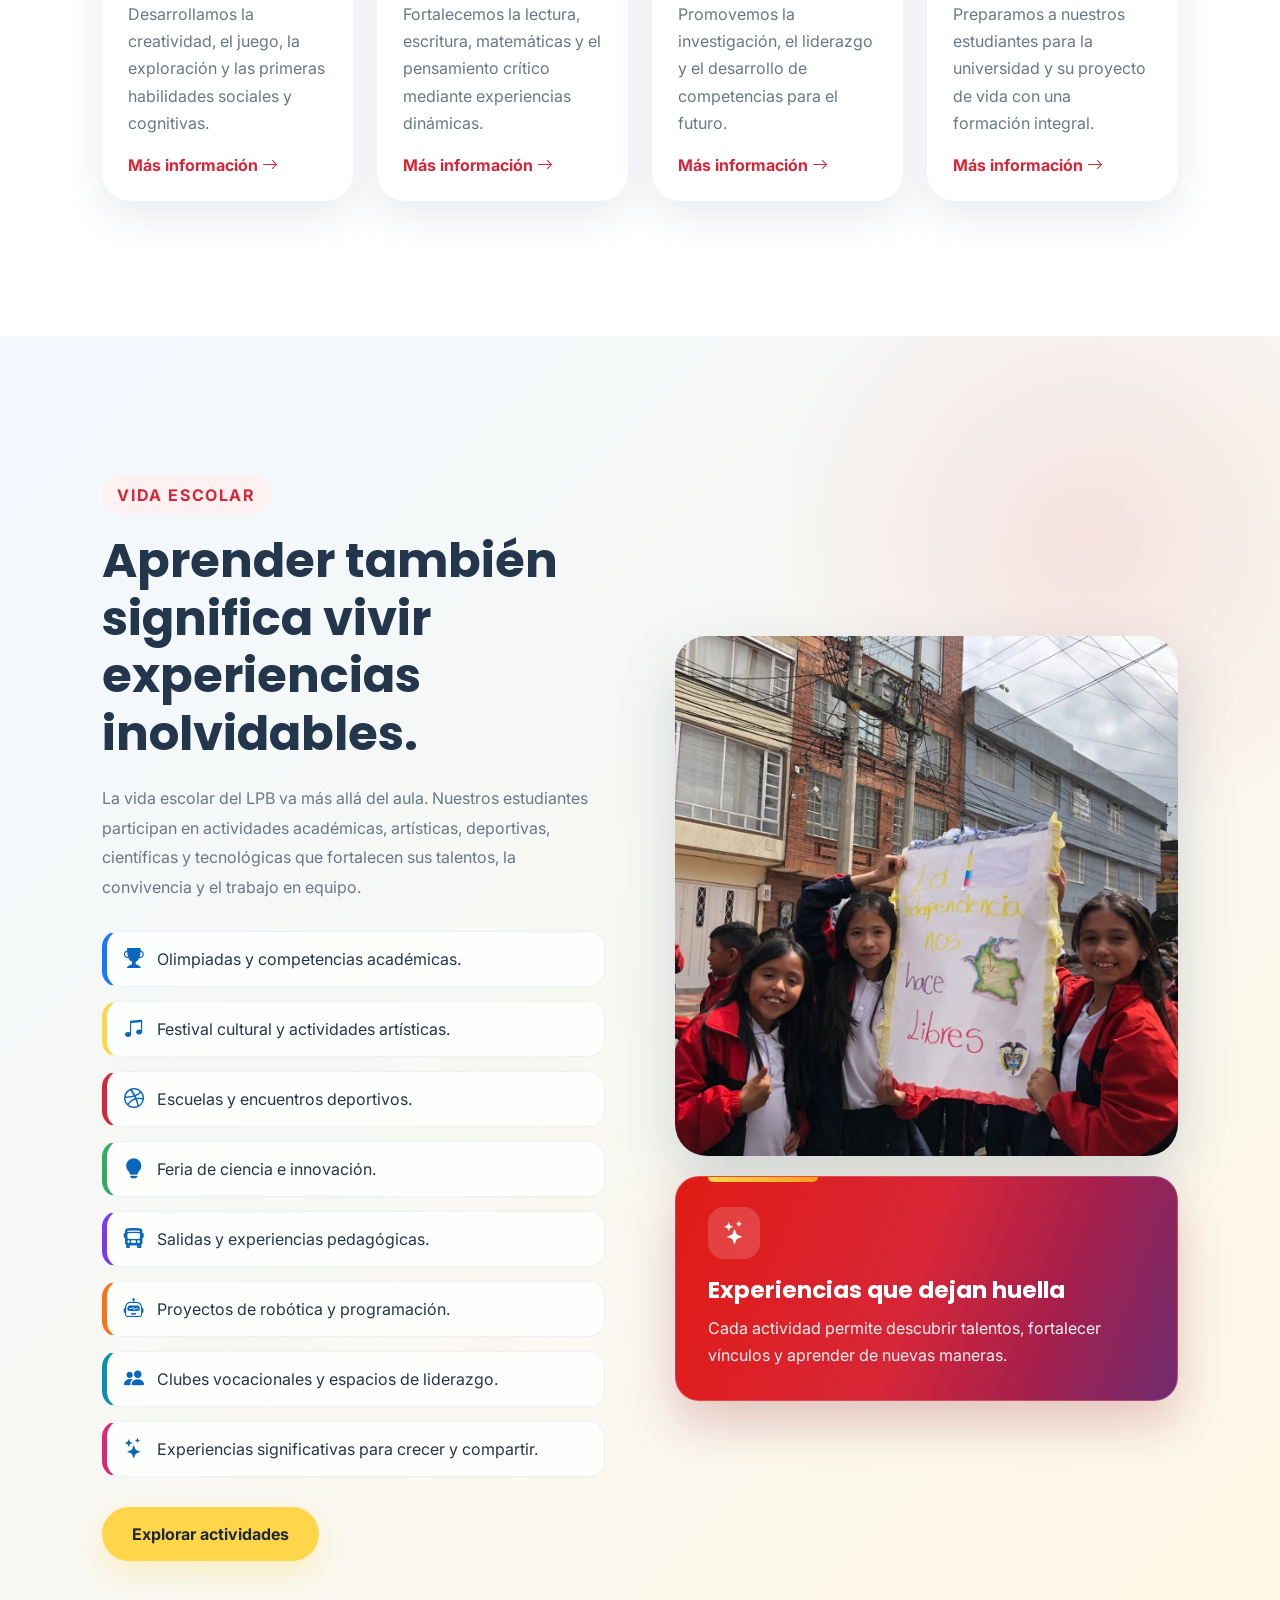
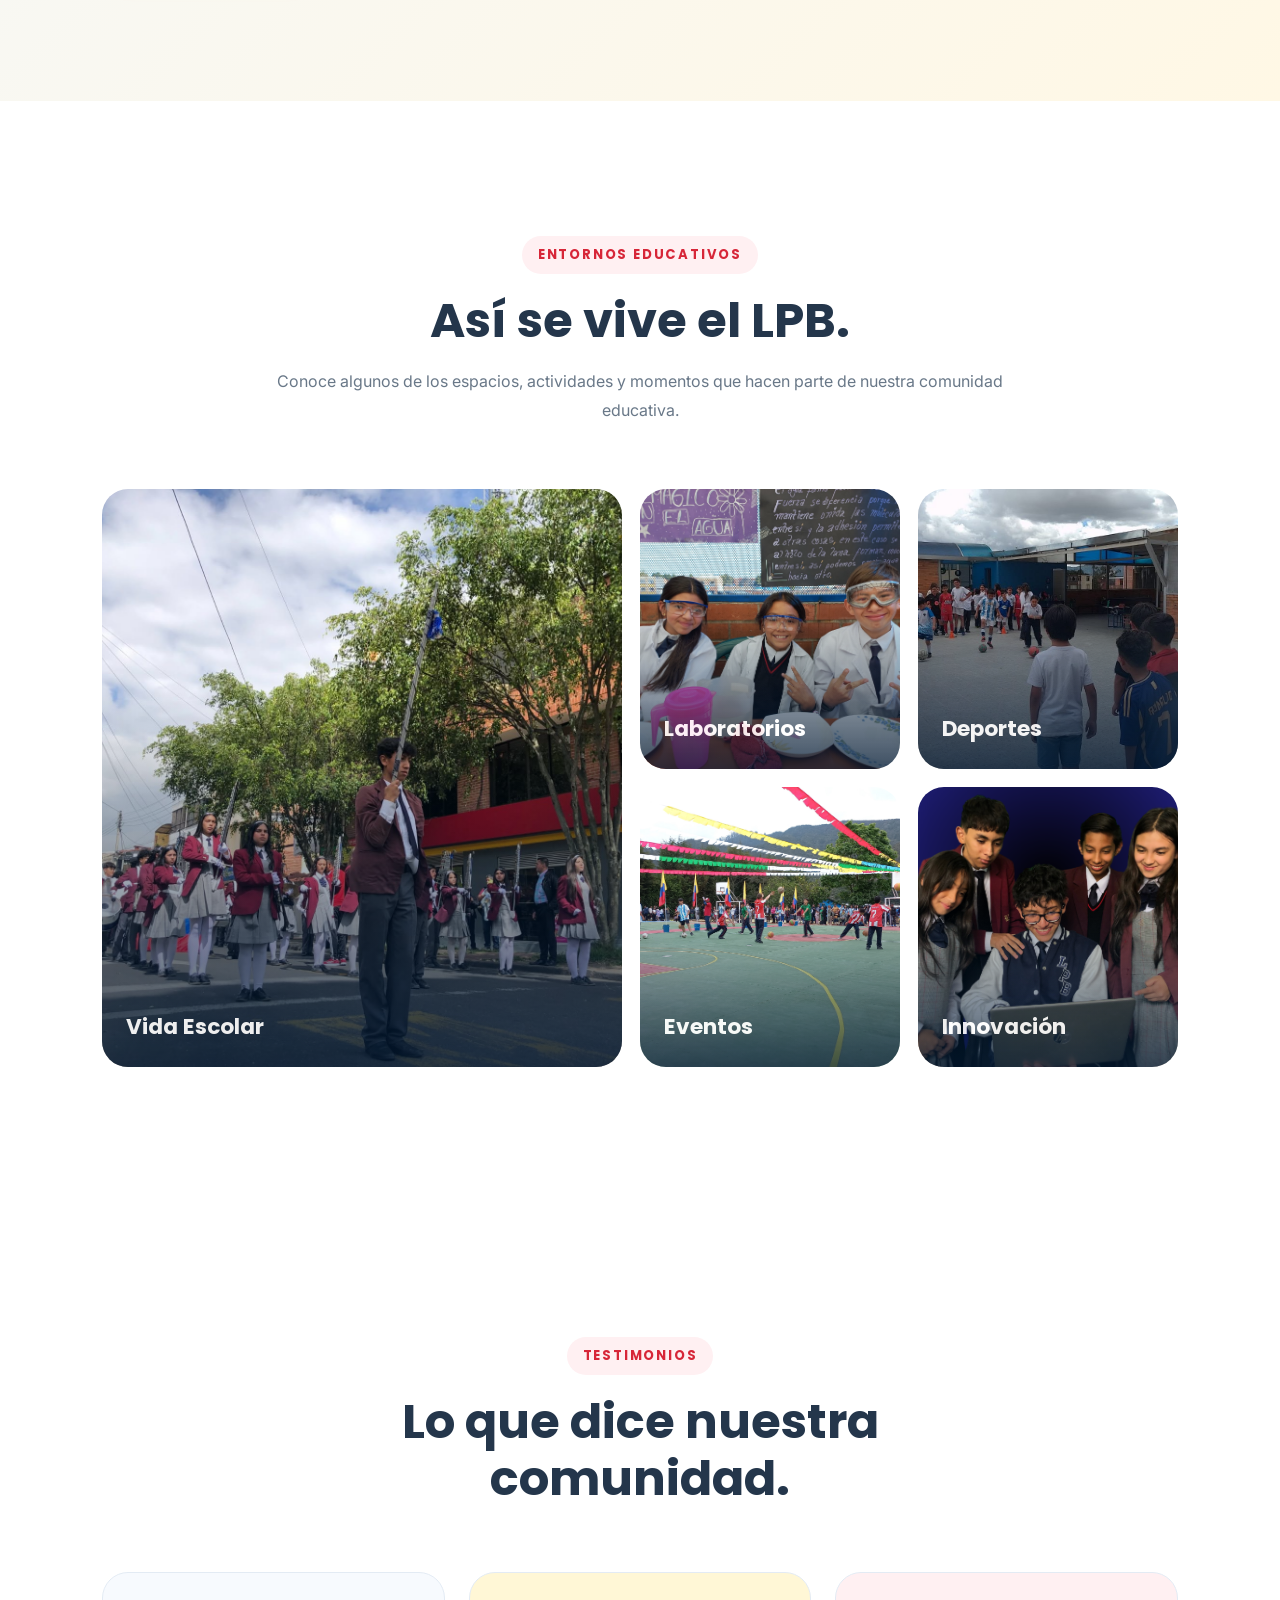
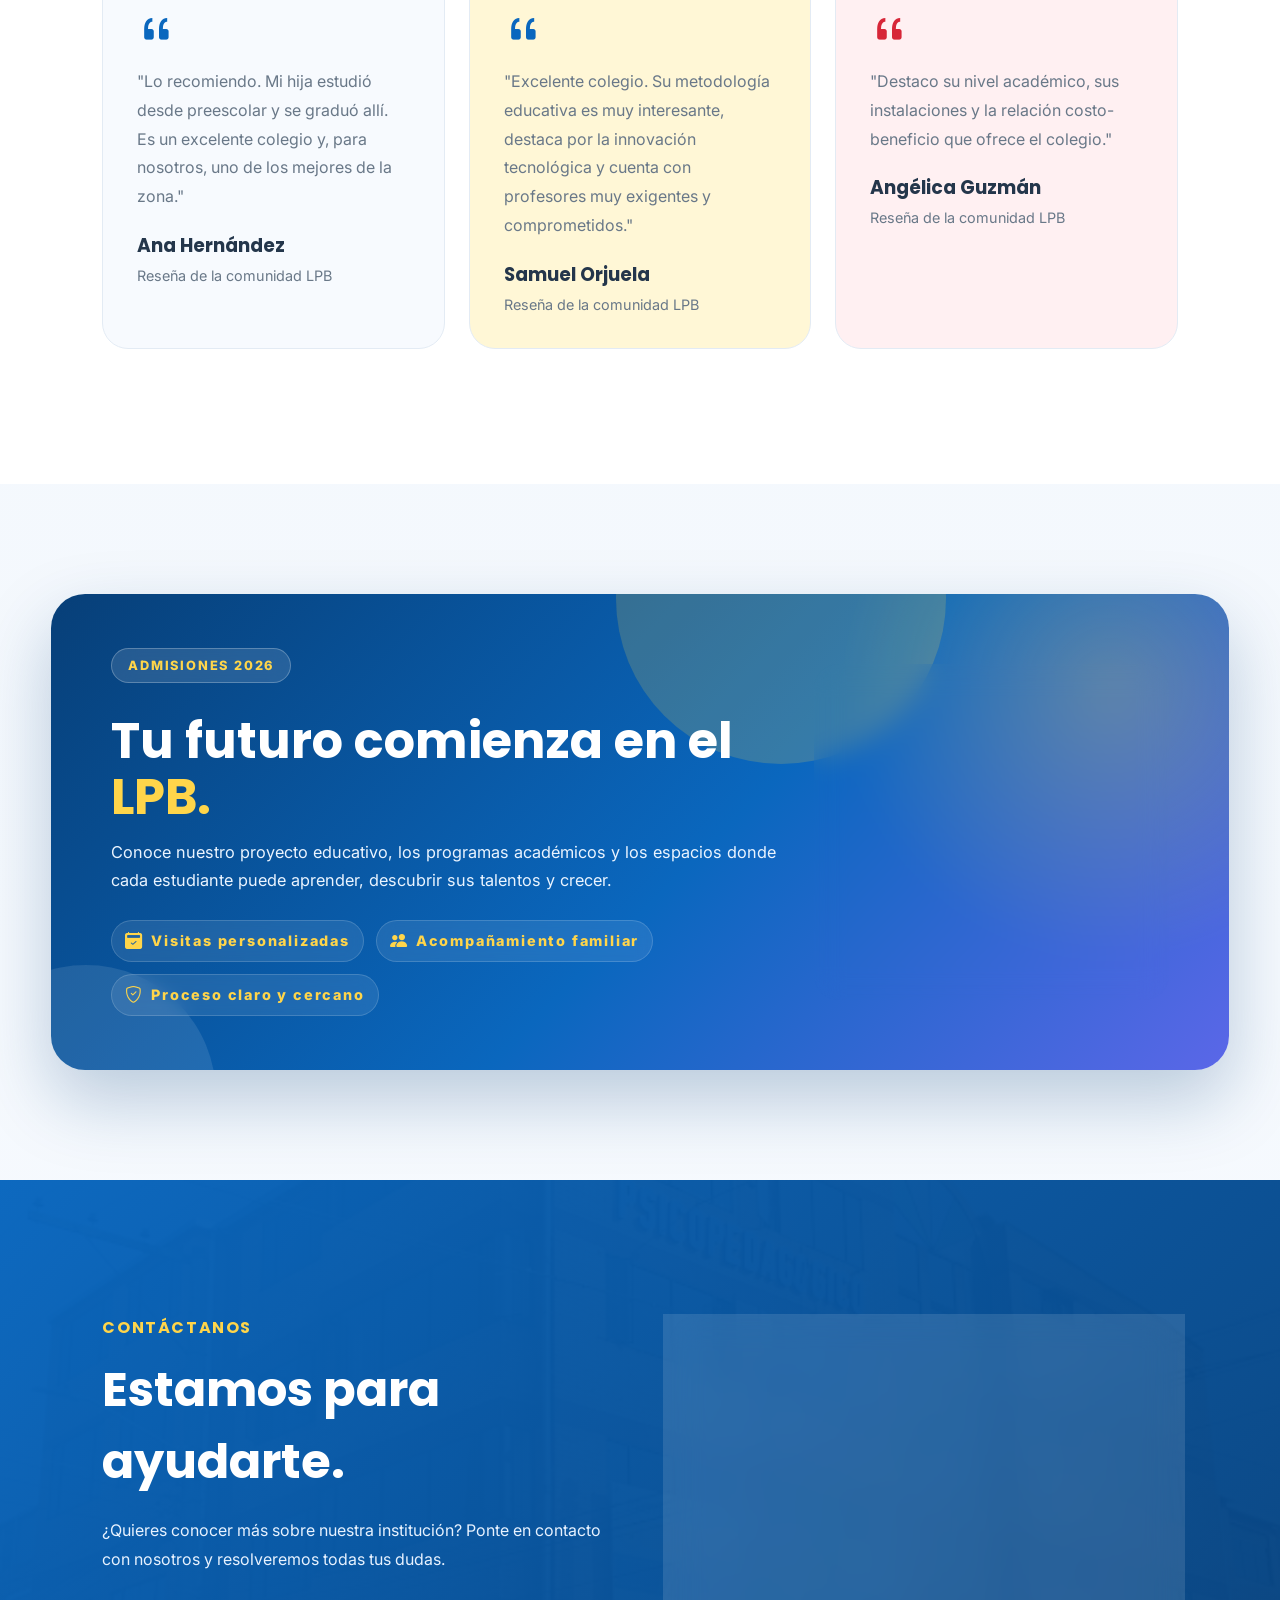
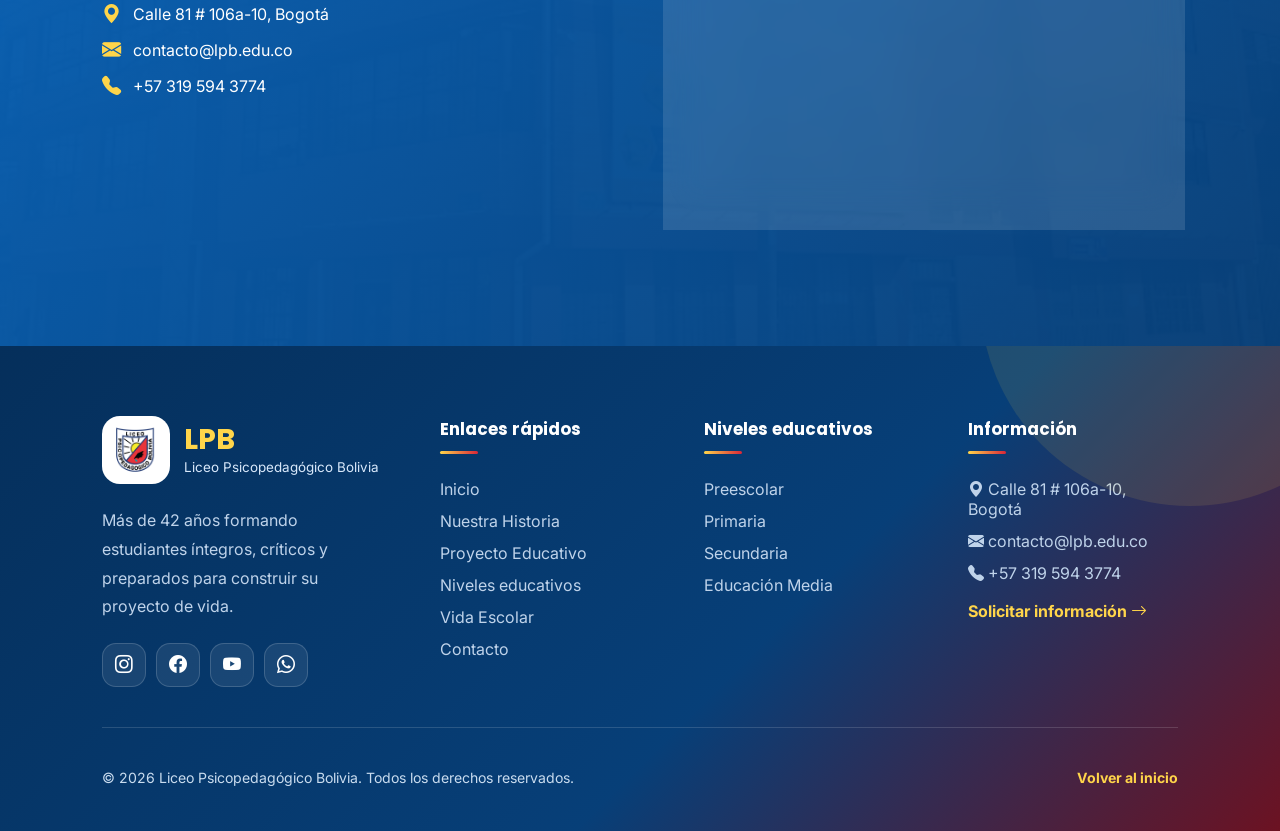
==== commit 8b061427: "Update favicon link with size attribute and versioning" ====
--- a/index.html
+++ b/index.html
@@ -18,7 +18,7 @@
 
 <link rel="stylesheet" href="estilos.css">
 
-<link rel="icon" type="image/png" href="img/logo.png">
+<link rel="icon" type="image/png" sizes="512x512" href="img/logo.png?v=2">
 
 </head>
 
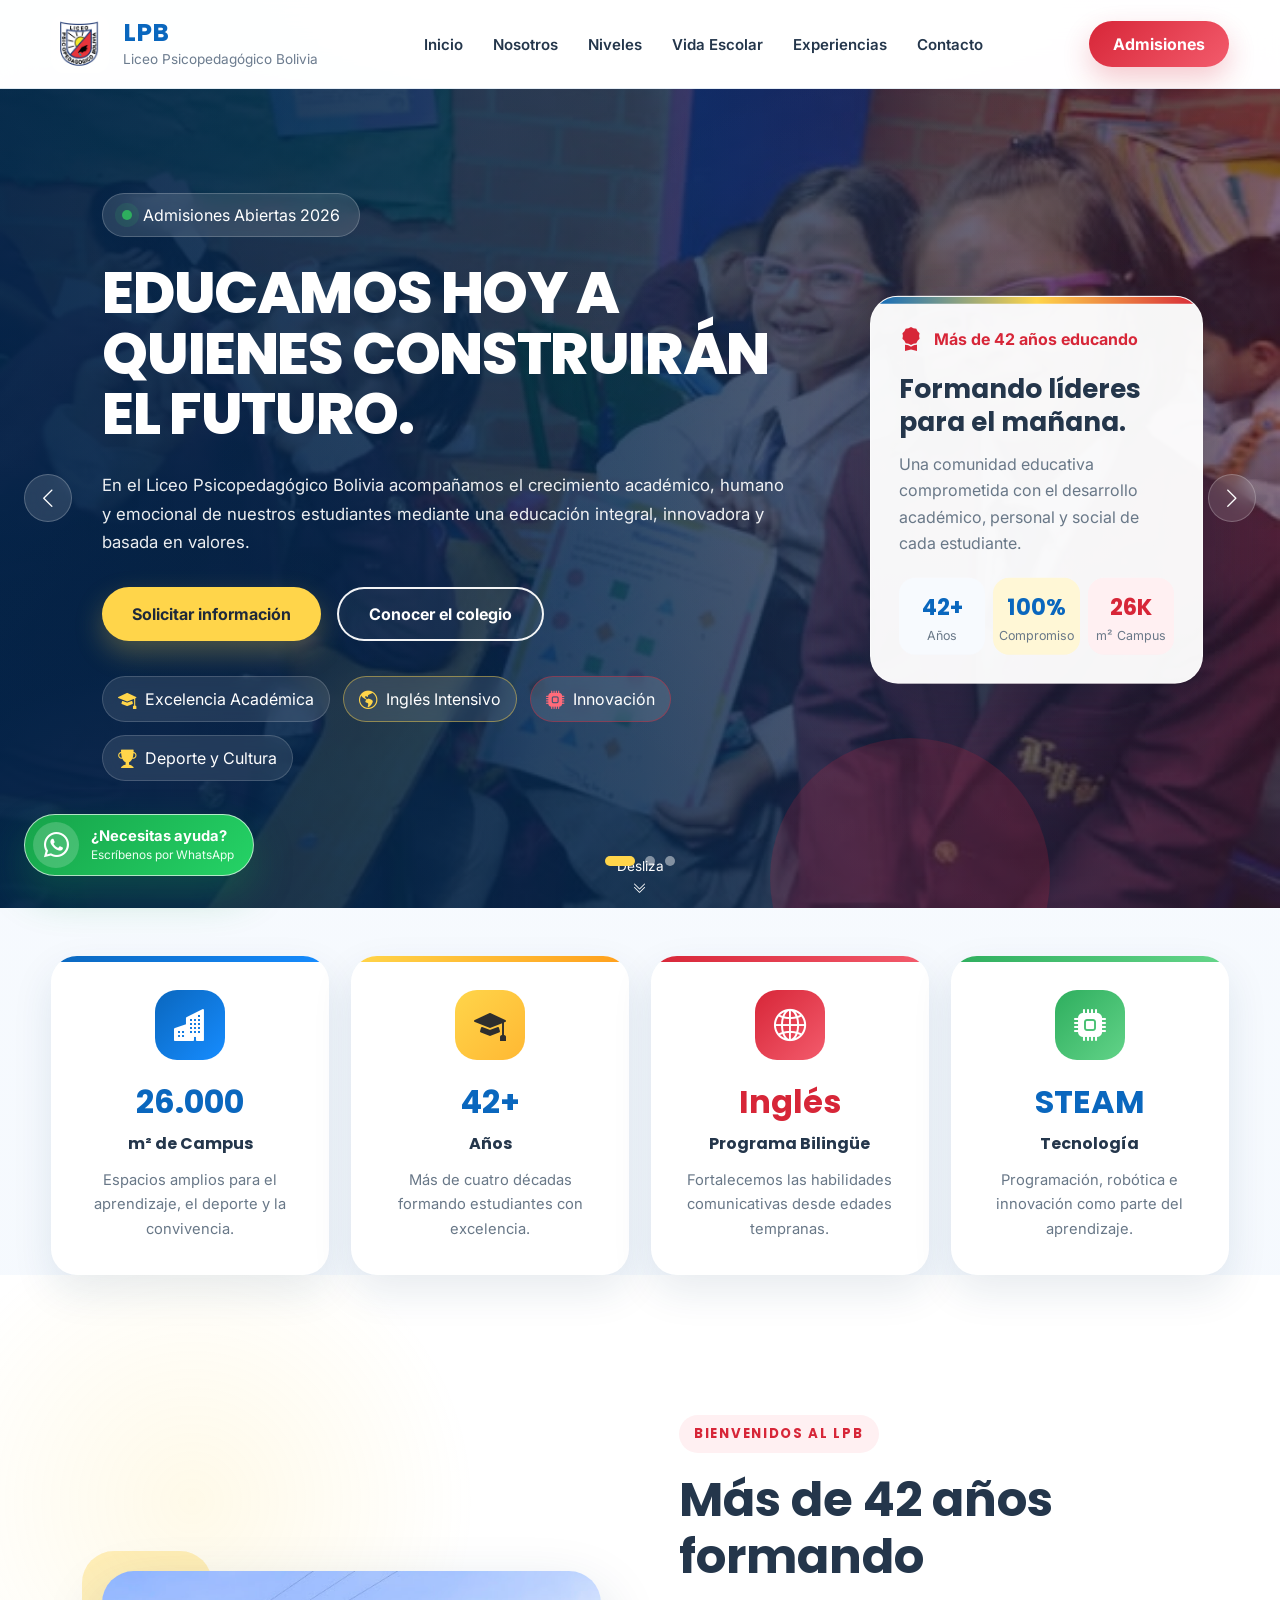
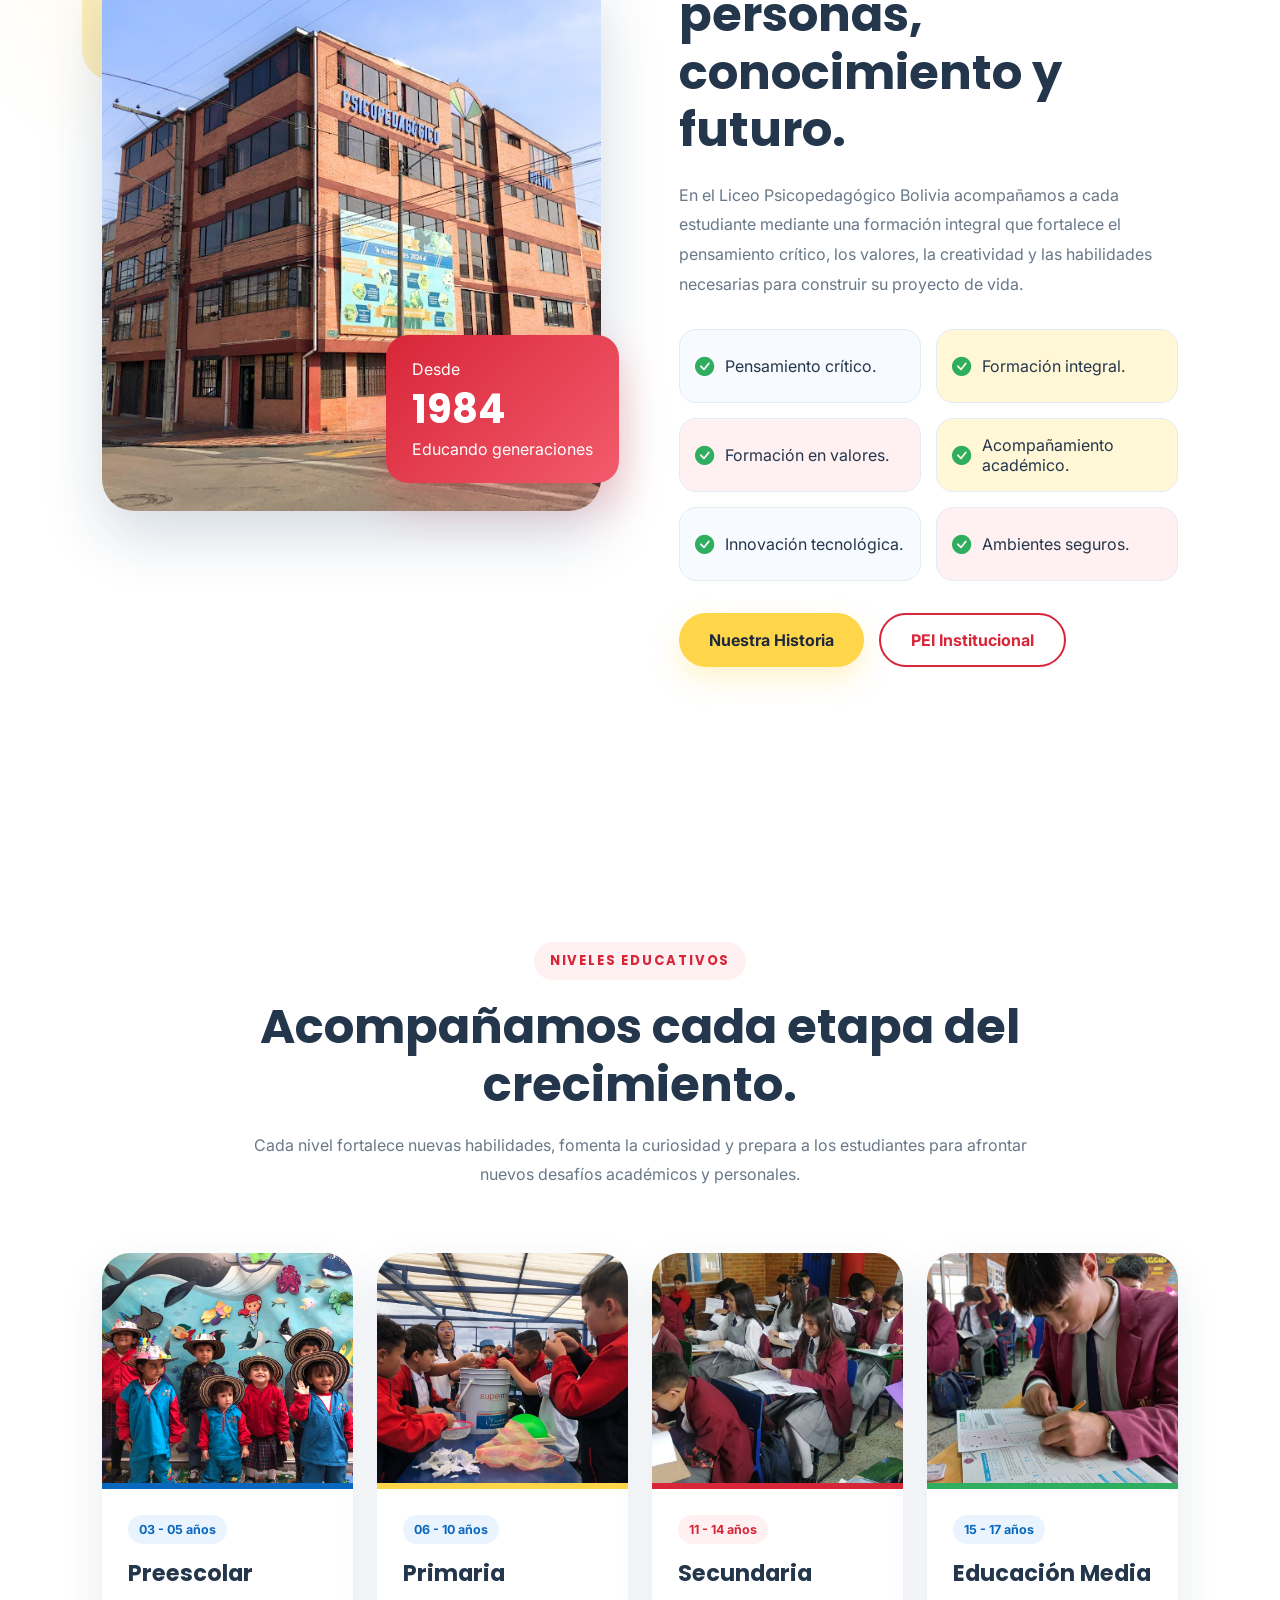
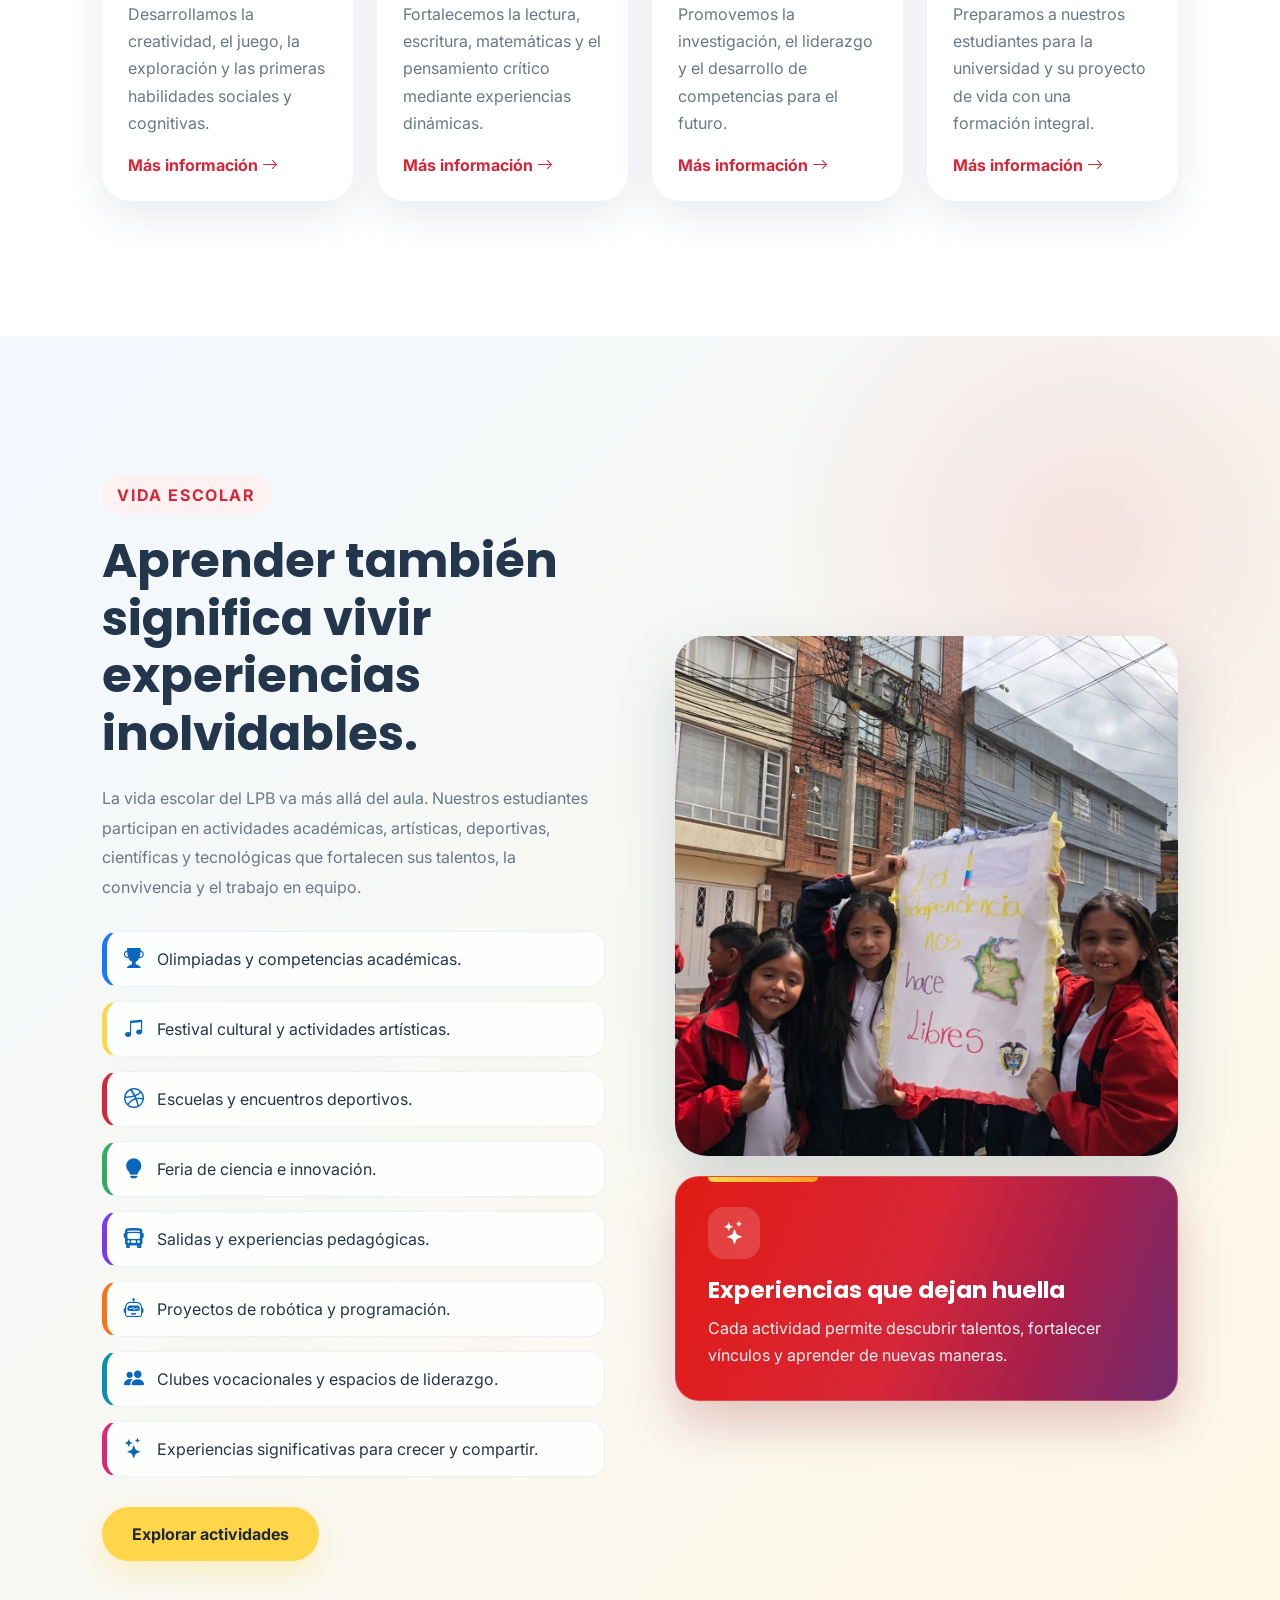
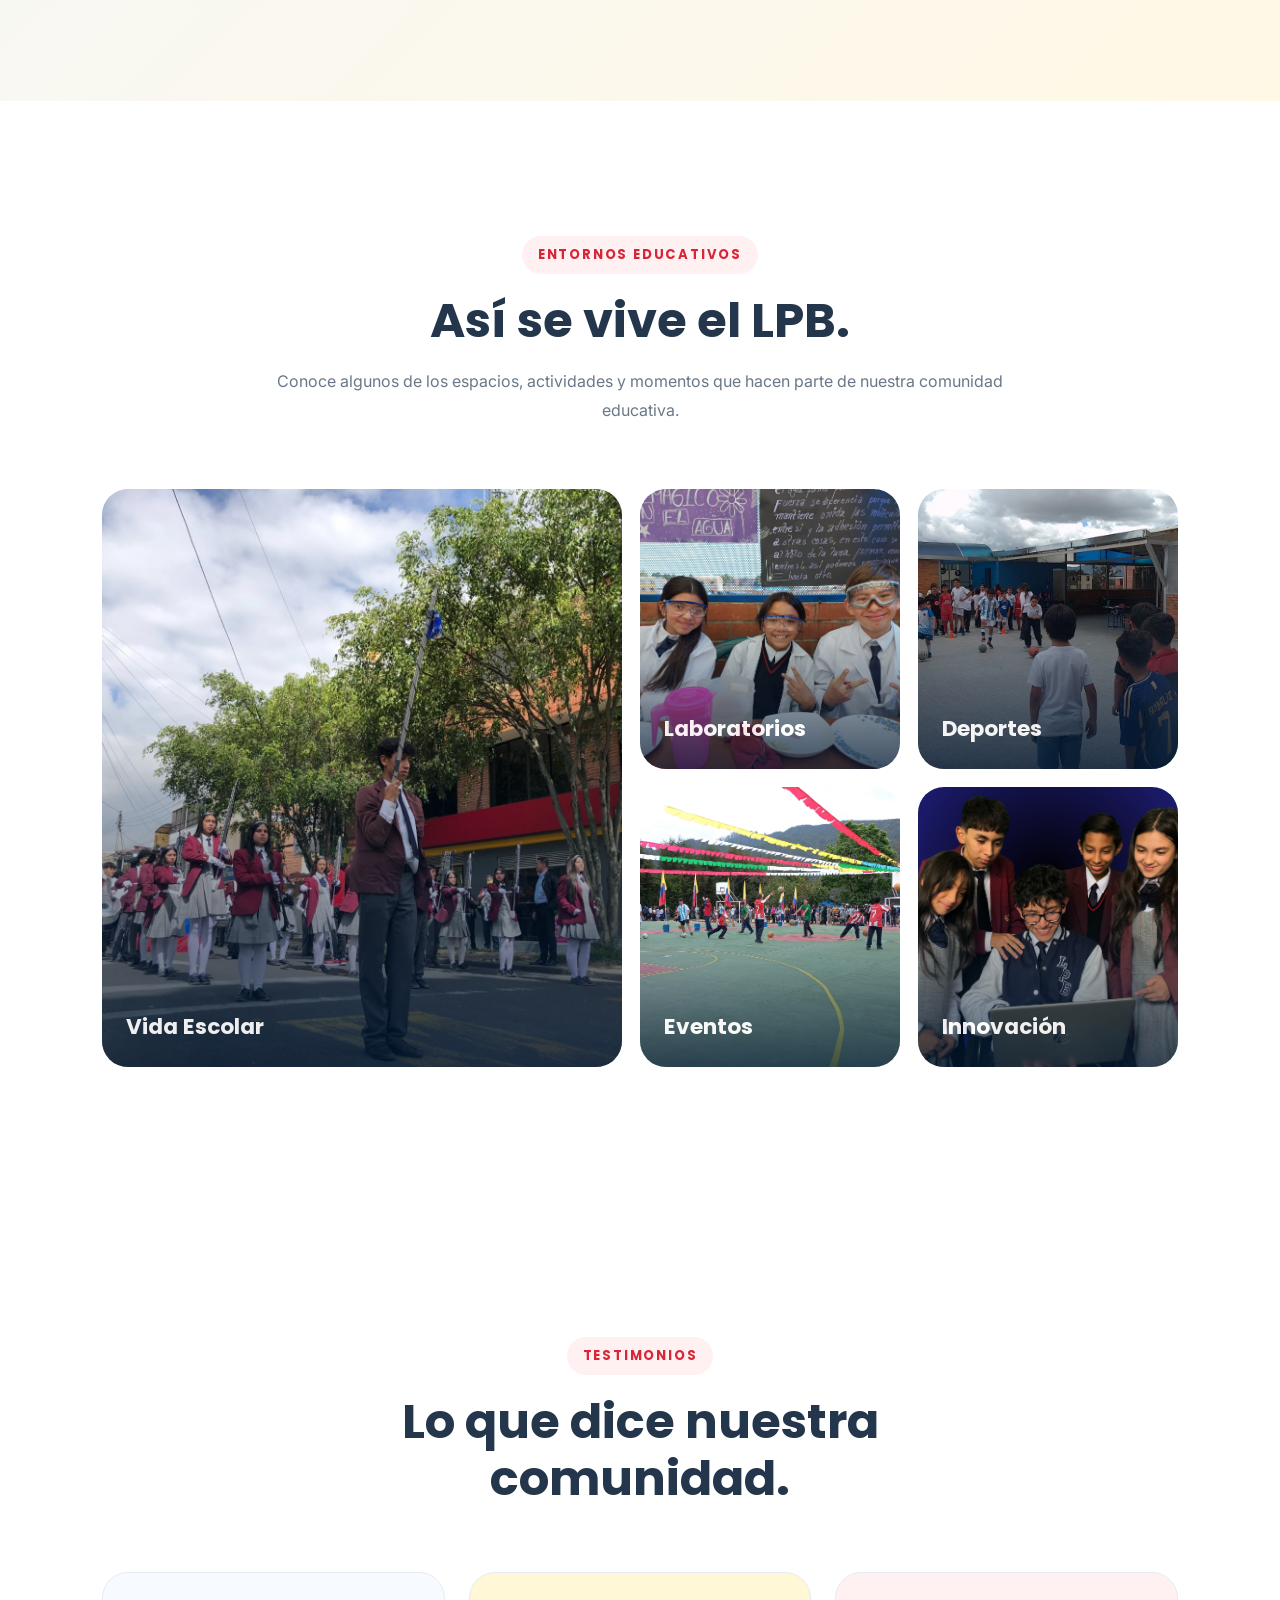
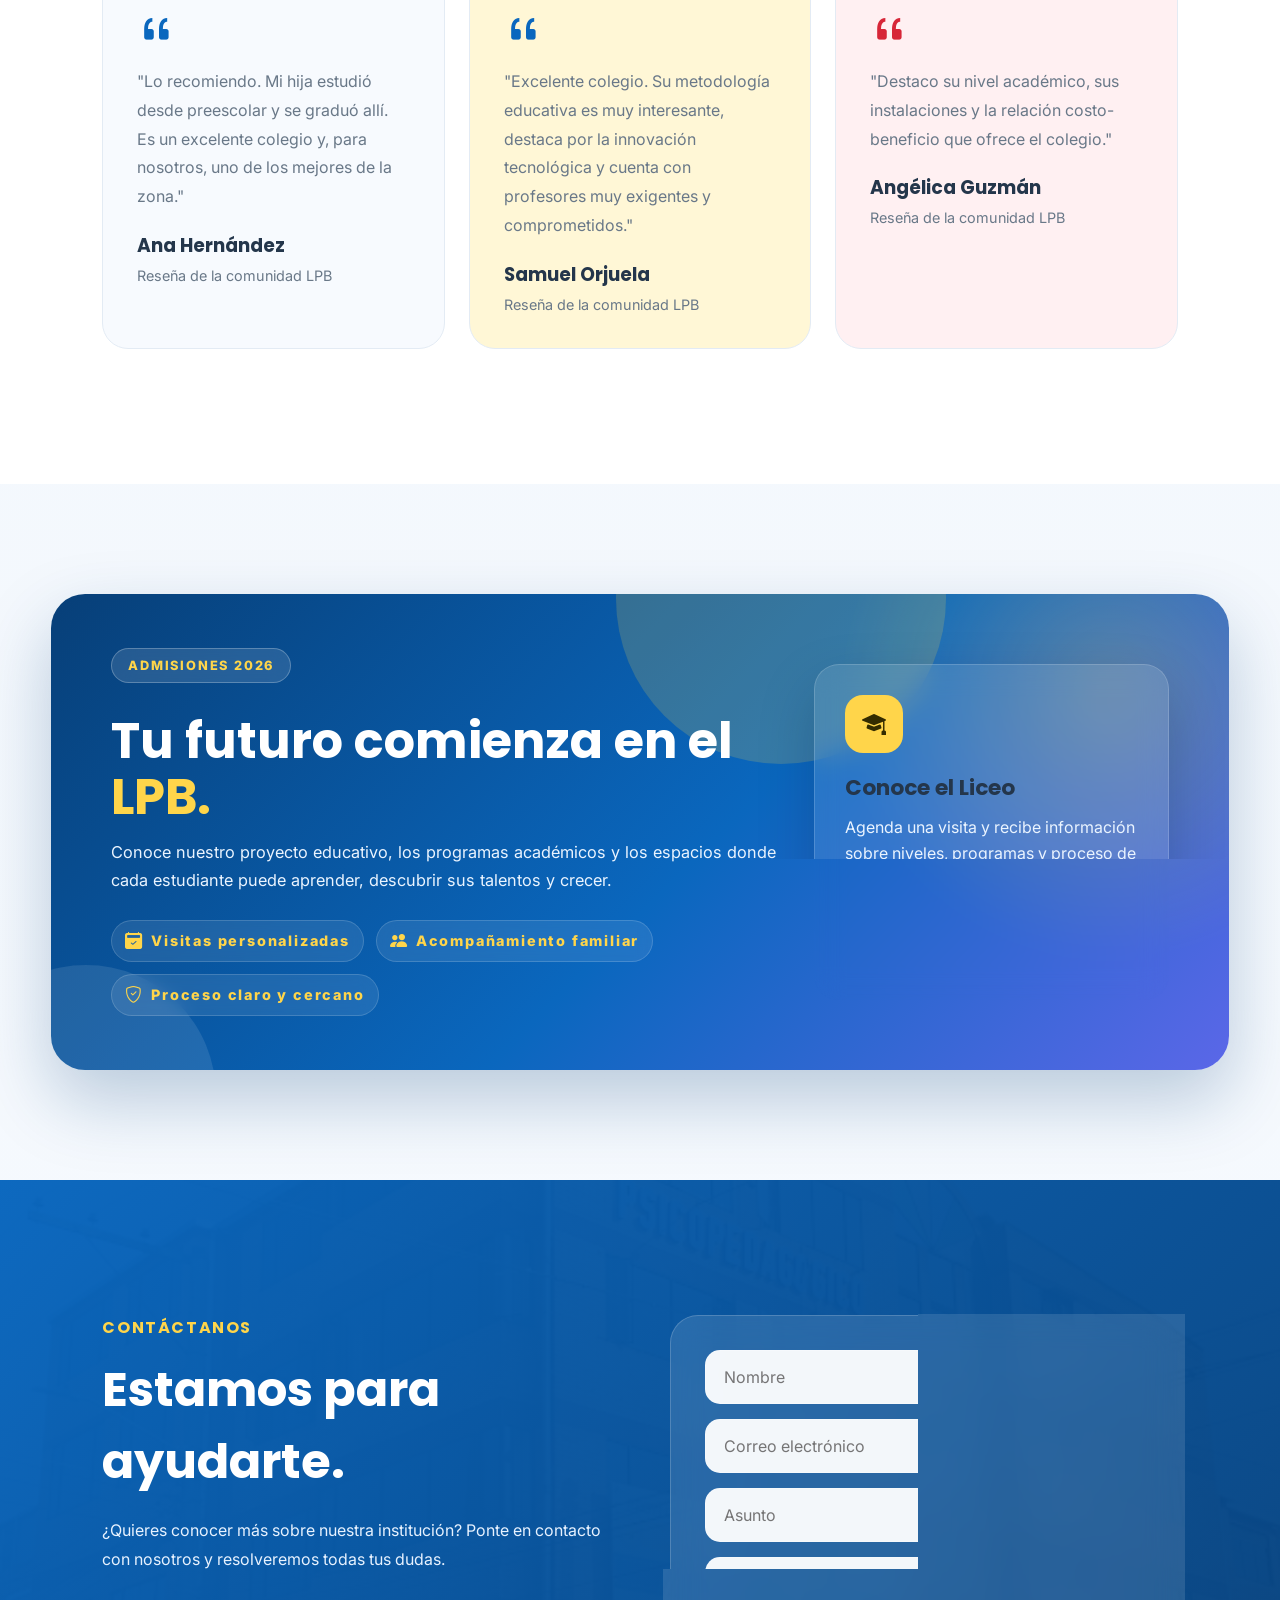
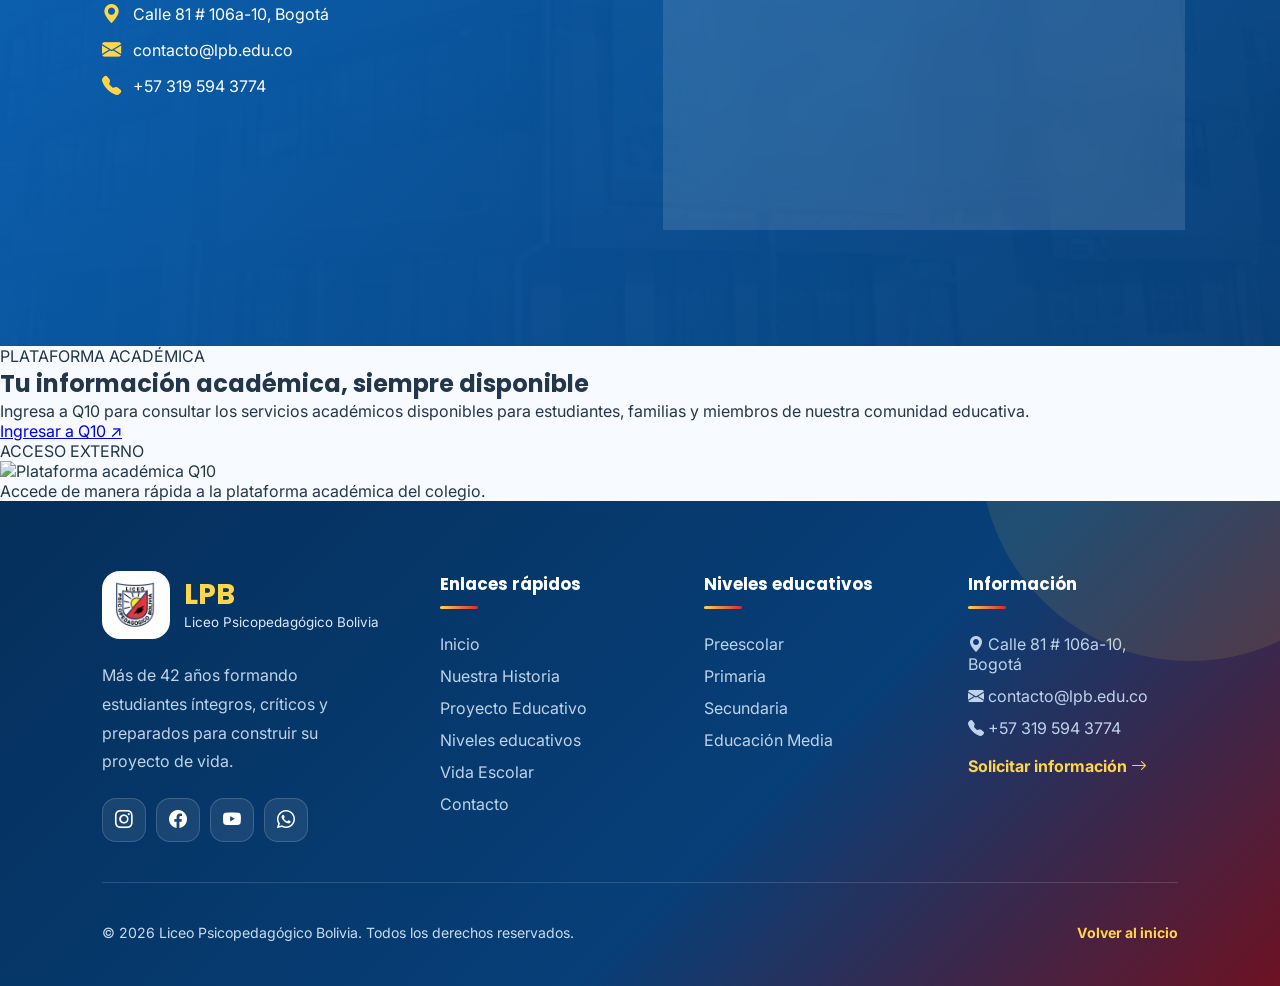
==== commit 2c576372: "Add academic platform section to index.html Added a new section for academic platform information wi" ====
--- a/index.html
+++ b/index.html
@@ -971,6 +971,45 @@
 
 </section>
 
+<section class="q10-section" id="q10">
+  <div class="q10-container">
+
+    <div class="q10-content">
+      <span class="q10-label">PLATAFORMA ACADÉMICA</span>
+
+      <h2>Tu información académica, siempre disponible</h2>
+
+      <p>
+        Ingresa a Q10 para consultar los servicios académicos disponibles
+        para estudiantes, familias y miembros de nuestra comunidad educativa.
+      </p>
+
+      <a
+        href="https://www.q10.com/"
+        class="q10-button"
+        target="_blank"
+        rel="noopener noreferrer"
+      >
+        Ingresar a Q10
+        <span aria-hidden="true">↗</span>
+      </a>
+    </div>
+
+    <div class="q10-card">
+      <span class="q10-card-label">ACCESO EXTERNO</span>
+
+      <img
+        src="img/q10-logo.png"
+        alt="Plataforma académica Q10"
+        class="q10-logo"
+      >
+
+      <p>Accede de manera rápida a la plataforma académica del colegio.</p>
+    </div>
+
+  </div>
+</section>
+
 <!--=====================================
 FOOTER
 ======================================-->
